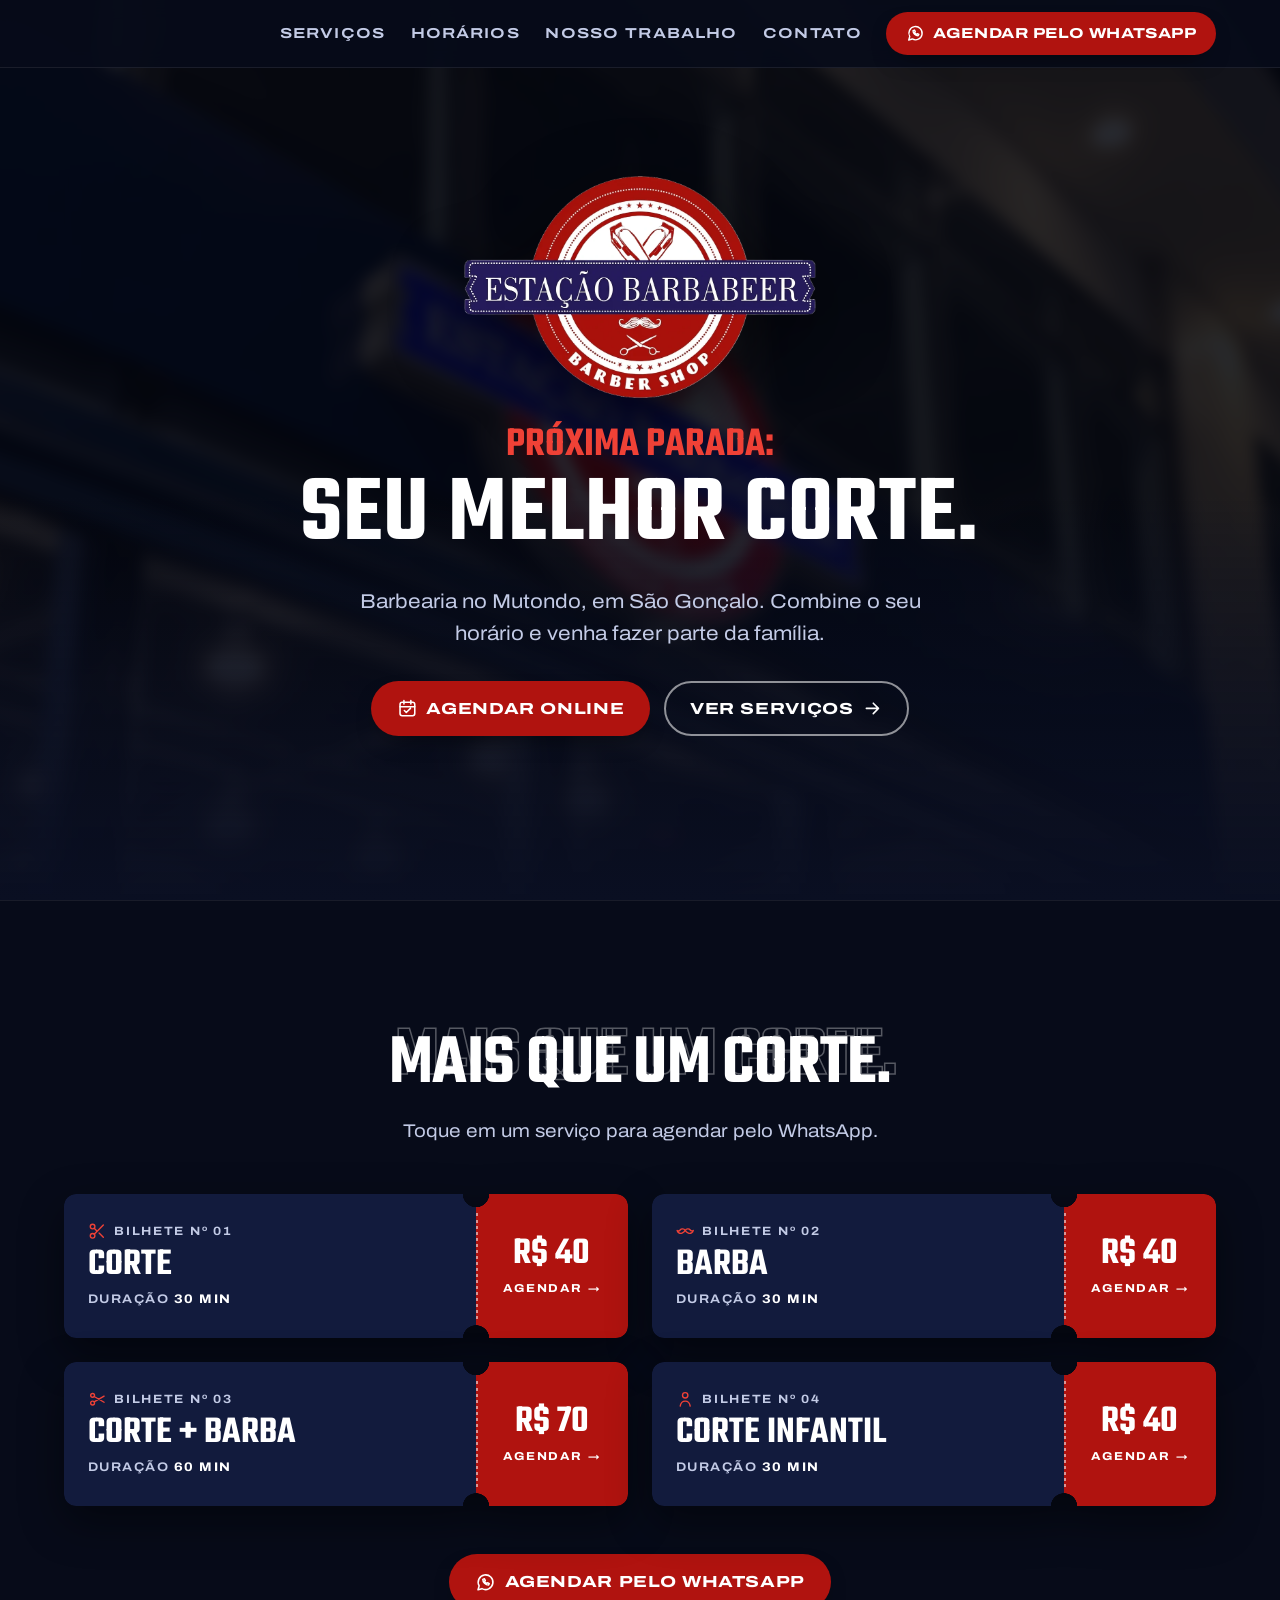
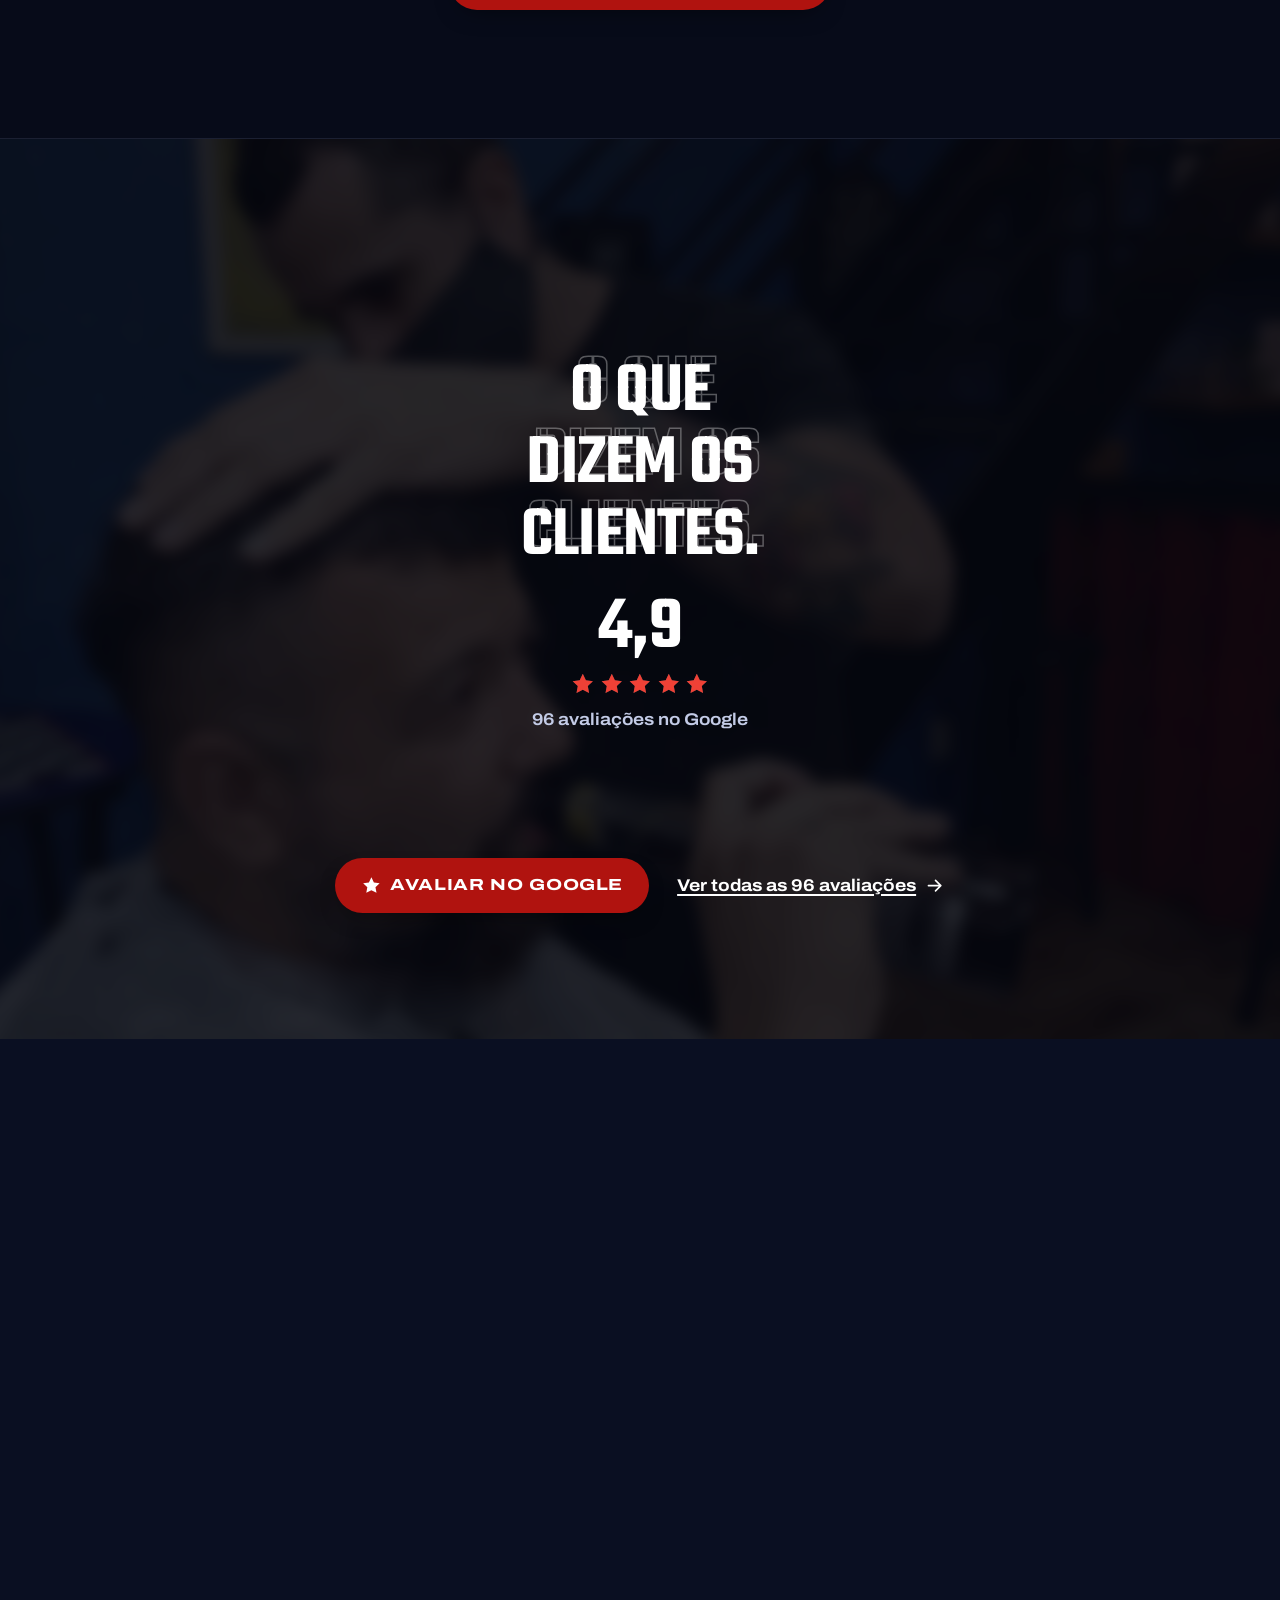
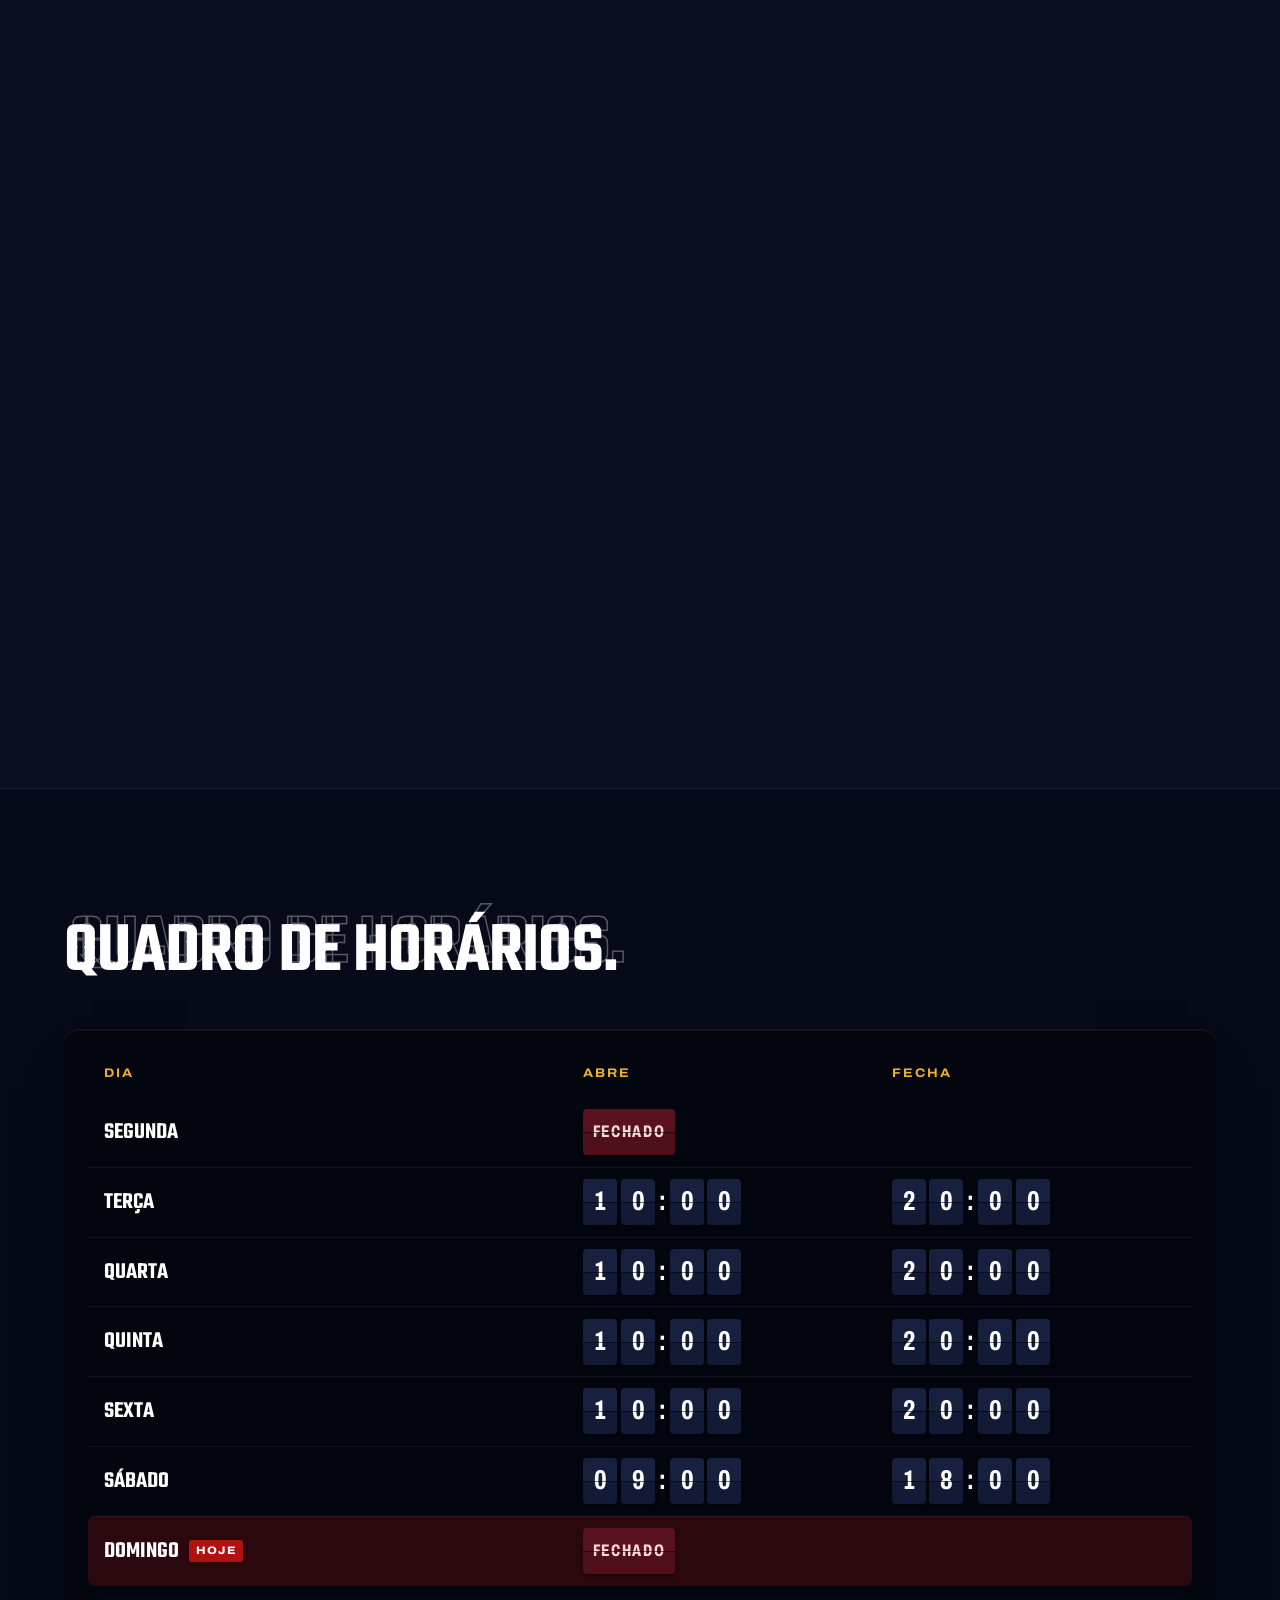
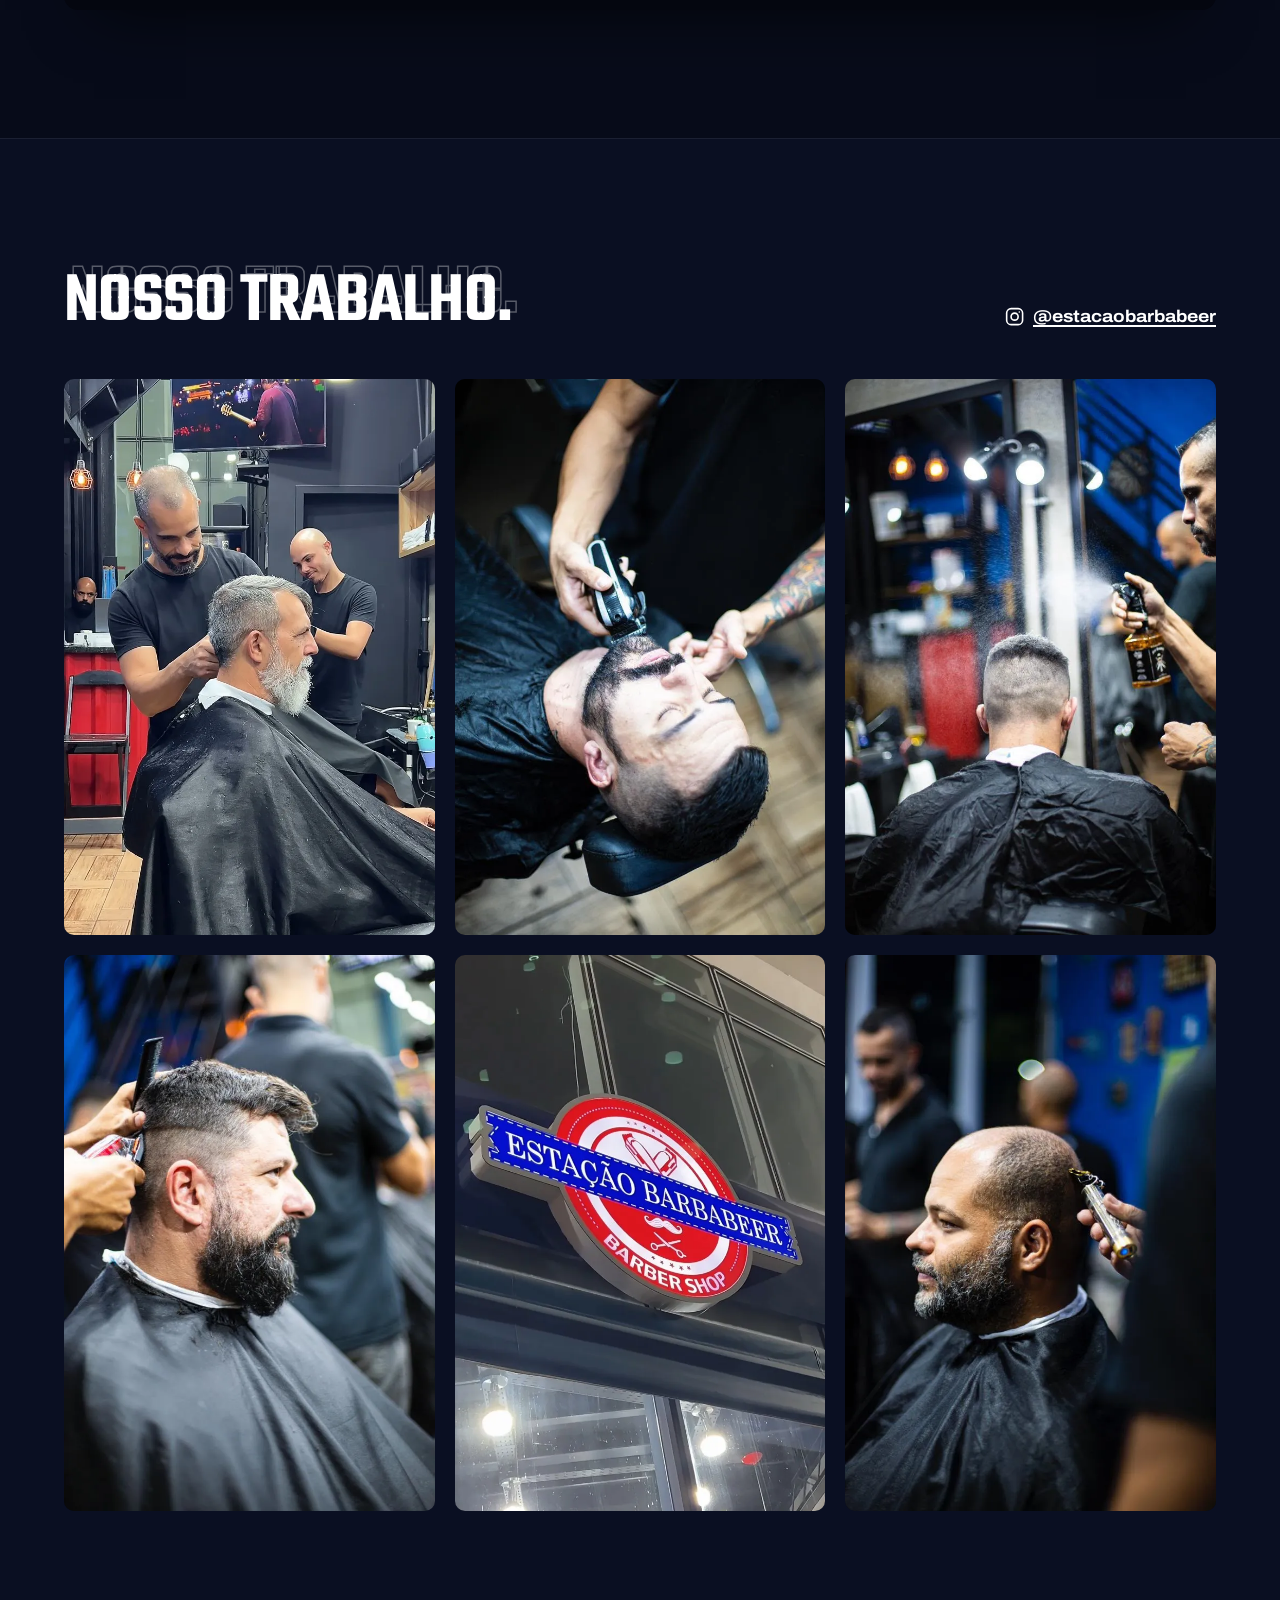
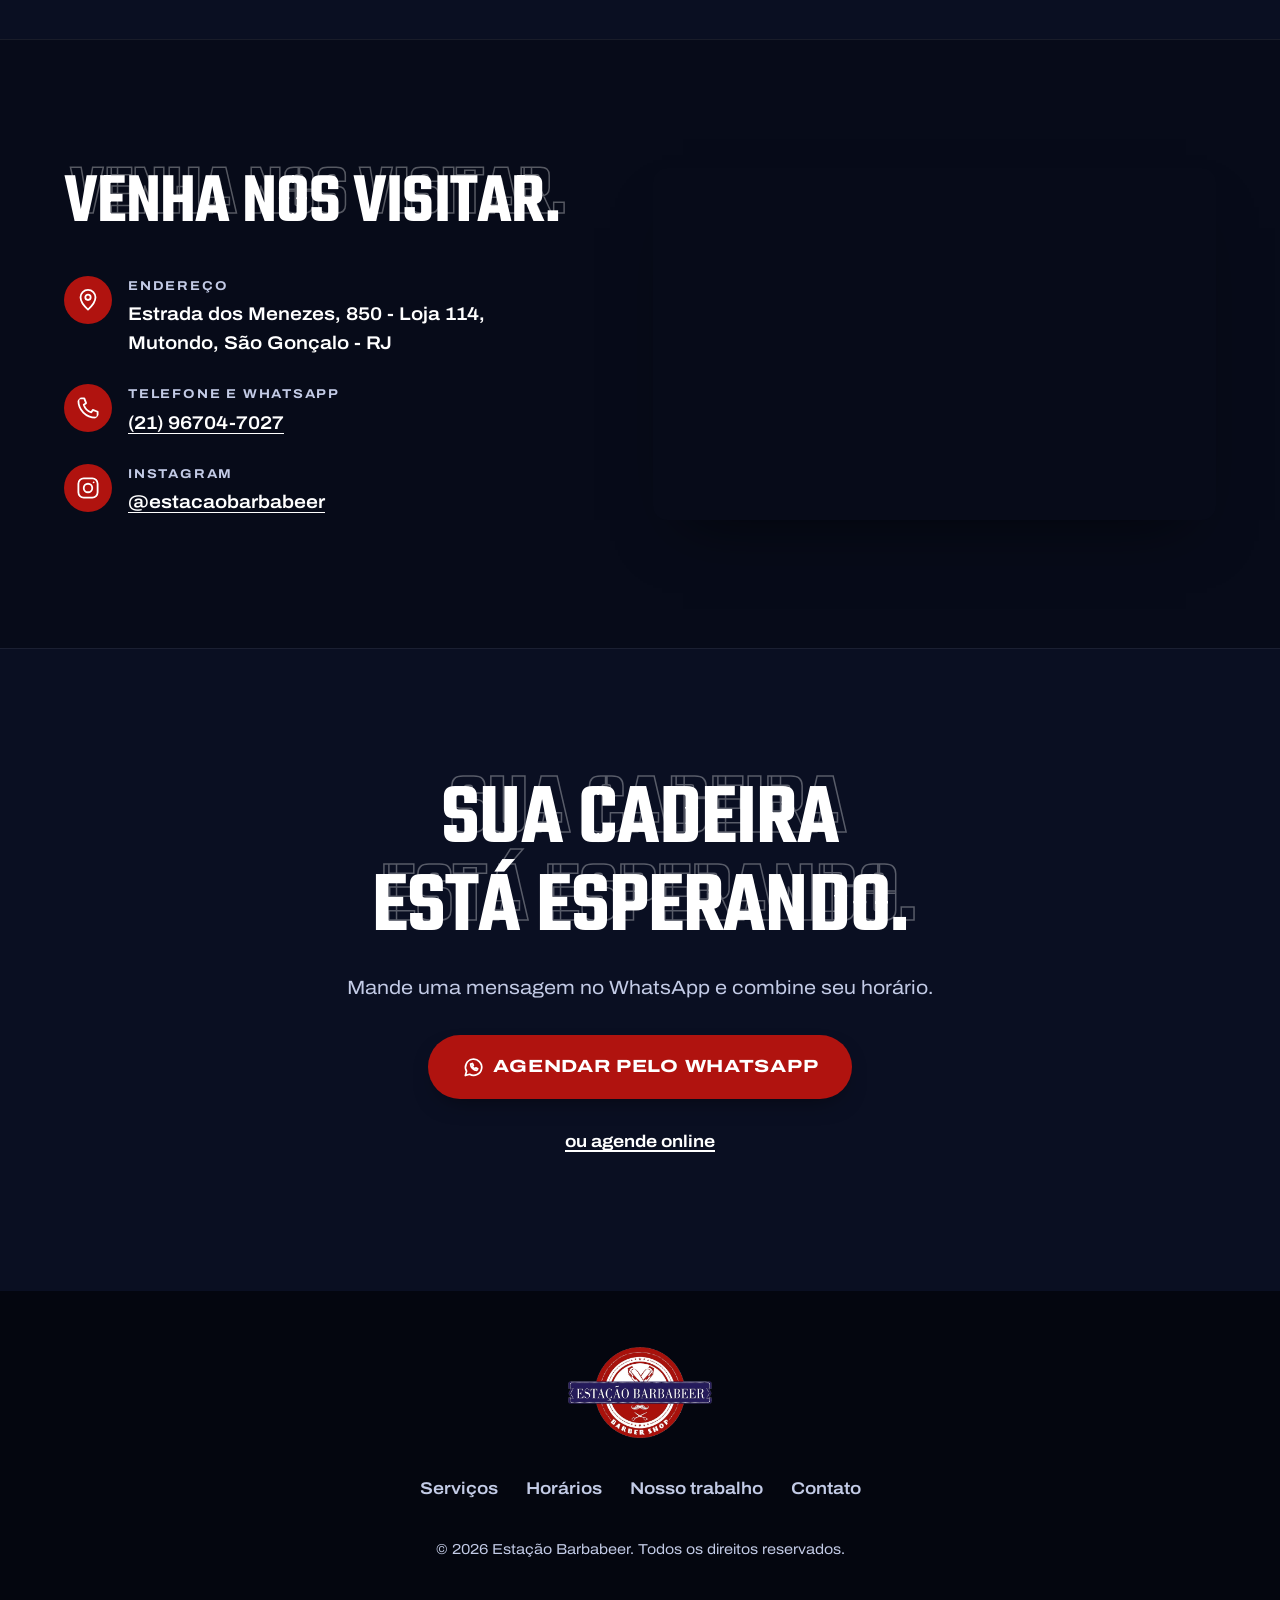
==== index.html @ 64a5c1df "Avaliações em carrossel de deslizar no celular O cartão do centro fica nítido e os vizinhos aparecem" ====
<!doctype html>
<html lang="pt-BR">
<head>
  <meta charset="utf-8">
  <meta name="viewport" content="width=device-width, initial-scale=1">
  <title>Estação Barbabeer · Barber Shop</title>
  <meta name="description" content="Estação Barbabeer, barbearia no Mutondo, em São Gonçalo. Corte, barba e corte infantil. Agende online ou pelo WhatsApp.">
  <meta property="og:title" content="Estação Barbabeer · Barber Shop">
  <meta property="og:description" content="Barbearia no Mutondo, em São Gonçalo. Agende online ou pelo WhatsApp.">
  <meta property="og:type" content="website">
  <!-- Imagem da prévia ao compartilhar o link (WhatsApp, Facebook): precisa do endereço completo -->
  <meta property="og:url" content="https://rdpprt.github.io/estacaobarbabeer---definitivo/">
  <meta property="og:image" content="https://rdpprt.github.io/estacaobarbabeer---definitivo/assets/compartilhar.jpg">
  <meta property="og:image:width" content="1200">
  <meta property="og:image:height" content="630">
  <meta property="og:image:alt" content="Logo da Estação Barbabeer sobre a fachada da barbearia">
  <meta property="og:locale" content="pt_BR">
  <meta name="twitter:card" content="summary_large_image">
  <meta name="twitter:image" content="https://rdpprt.github.io/estacaobarbabeer---definitivo/assets/compartilhar.jpg">
  <meta name="theme-color" content="#0a0f22">
  <link rel="icon" type="image/png" href="assets/logo-hd.png">
  <link rel="preconnect" href="https://fonts.googleapis.com">
  <link rel="preconnect" href="https://fonts.gstatic.com" crossorigin>
  <link href="https://fonts.googleapis.com/css2?family=Teko:wght@600&family=Archivo:wdth,wght@62..125,400..800&display=swap" rel="stylesheet">
  <script>document.documentElement.classList.add("js")</script>
  <link rel="stylesheet" href="css/style.css">
</head>
<body>
  <!-- Ícones desenhados uma vez e reutilizados com <use> -->
  <svg width="0" height="0" class="sprite" aria-hidden="true">
    <symbol id="i-scissors" viewBox="0 0 24 24"><circle cx="6" cy="6" r="3"/><circle cx="6" cy="18" r="3"/><path d="M20 4 8.1 15.9M14.5 14.5 20 20M8.1 8.1 12 12"/></symbol>
    <symbol id="i-razor" viewBox="0 0 24 24"><path d="M3 15 15 3l3 3L6 18z"/><path d="M6 18l-2.5 2.5M12 9l3 3"/></symbol>
    <symbol id="i-mustache" viewBox="0 0 24 24"><path d="M12 11c-1.6-2.4-5-2.6-6.6-.6-1 1.3-2.6 1.6-3.9.6.4 3 3.5 4.6 6.3 3.6 1.9-.7 3.2-1.8 4.2-3.6 1 1.8 2.3 2.9 4.2 3.6 2.8 1 5.9-.6 6.3-3.6-1.3 1-2.9.7-3.9-.6-1.6-2-5-1.8-6.6.6z"/></symbol>
    <symbol id="i-combo" viewBox="0 0 24 24"><circle cx="6" cy="7" r="2.5"/><circle cx="6" cy="17" r="2.5"/><path d="M8 8.5 21 16M8 15.5 21 8"/></symbol>
    <symbol id="i-child" viewBox="0 0 24 24"><circle cx="12" cy="7" r="3.5"/><path d="M5.5 21c.6-4 3.1-6.5 6.5-6.5s5.9 2.5 6.5 6.5"/></symbol>
    <symbol id="i-pin" viewBox="0 0 24 24"><path d="M12 21s-7-6.2-7-11.5a7 7 0 0 1 14 0C19 14.8 12 21 12 21z"/><circle cx="12" cy="9.5" r="2.5"/></symbol>
    <symbol id="i-phone" viewBox="0 0 24 24"><path d="M5 3h3.5l1.7 4.5-2.2 1.4a11 11 0 0 0 7.1 7.1l1.4-2.2L21 15.5V19a2 2 0 0 1-2 2A16 16 0 0 1 3 5a2 2 0 0 1 2-2z"/></symbol>
    <symbol id="i-insta" viewBox="0 0 24 24"><rect x="3" y="3" width="18" height="18" rx="5"/><circle cx="12" cy="12" r="4"/><path d="M17.3 6.7h.01"/></symbol>
    <symbol id="i-whats" viewBox="0 0 24 24"><path d="M3.5 20.5 4.8 16A8.5 8.5 0 1 1 8 19.2z"/><path d="M9 8.5c0 3.3 3.2 6.5 6.5 6.5l1-1.6-2-1-1 .9c-1-.5-2-1.5-2.5-2.5l.9-1-1-2z"/></symbol>
    <symbol id="i-calendar" viewBox="0 0 24 24"><rect x="3.5" y="5" width="17" height="15.5" rx="2.5"/><path d="M3.5 10h17M8 3v4M16 3v4M8.5 14.5l2.2 2.2 4.8-4.7"/></symbol>
    <symbol id="i-star" viewBox="0 0 24 24"><path d="M12 2.6l2.9 6 6.6.9-4.8 4.6 1.2 6.5L12 17.5l-5.9 3.1 1.2-6.5-4.8-4.6 6.6-.9z"/></symbol>
    <symbol id="i-arrow" viewBox="0 0 24 24"><path d="M5 12h14M13 6l6 6-6 6"/></symbol>
    <symbol id="i-menu" viewBox="0 0 24 24"><path d="M4 7h16M4 12h16M4 17h16"/></symbol>
    <symbol id="i-close" viewBox="0 0 24 24"><path d="M6 6l12 12M18 6 6 18"/></symbol>
  </svg>

  <a class="skip" href="#conteudo">Pular para o conteúdo</a>

  <header class="topbar" data-topbar>
    <div class="topbar__inner">
      <a class="topbar__brand" href="#inicio" aria-label="Estação Barbabeer, início">
        <img src="assets/logo-hd.webp" alt="" width="1032" height="651">
      </a>
      <nav class="topbar__nav" id="menu" aria-label="Principal">
        <a href="#servicos">Serviços</a>
        <a href="#horarios">Horários</a>
        <a href="#trabalho">Nosso trabalho</a>
        <a href="#contato">Contato</a>
      </nav>
      <a class="btn btn--red btn--sm topbar__cta" data-whatsapp href="#contato">
        <svg class="ico"><use href="#i-whats"/></svg>Agendar pelo WhatsApp
      </a>
      <button class="topbar__toggle" type="button" aria-controls="menu" aria-expanded="false" data-menu-toggle>
        <svg class="ico ico--open"><use href="#i-menu"/></svg>
        <svg class="ico ico--close"><use href="#i-close"/></svg>
        <span class="sr">Abrir menu</span>
      </button>
    </div>
  </header>

  <main id="conteudo">
    <!-- HERO: a placa da barbearia, centrada como na referencia -->
    <section class="hero" id="inicio">
      <img class="hero__bg" src="assets/fachada.webp" alt="" width="1672" height="941" fetchpriority="high" decoding="async">
      <div class="hero__inner">
        <img class="hero__logo" src="assets/logo-hd.webp" alt="Logo da Estação Barbabeer: barbearia, Barber Shop" width="1032" height="651">
        <h1 class="hero__title">
          <span class="hero__kicker">Próxima parada:</span>
          <span class="hero__title-big">seu melhor corte.</span>
        </h1>
        <p class="hero__lede">
          Barbearia no Mutondo, em São Gonçalo.
          Combine o seu horário e venha fazer parte da família.
        </p>
        <div class="hero__actions">
          <a class="btn btn--red" data-book href="#contato">
            <svg class="ico"><use href="#i-calendar"/></svg>Agendar online
          </a>
          <a class="btn btn--ghost" href="#servicos">Ver serviços<svg class="ico"><use href="#i-arrow"/></svg></a>
        </div>
      </div>
    </section>


    <!-- SERVIÇOS: cartões com o ícone num selo, como na referencia -->
    <section class="services field field--deep" id="servicos" aria-labelledby="servicos-titulo">
      <div class="wrap">
        <div class="services__head">
          <h2 class="display" id="servicos-titulo" data-echo="Mais que um corte.">Mais que um corte.</h2>
          <p>Toque em um serviço para agendar pelo WhatsApp.</p>
        </div>
        <!-- Cada serviço é um bilhete de estação: o bilhete inteiro abre o WhatsApp com o serviço escrito -->
        <ul class="ticket-grid">
          <li class="ticket">
            <div class="ticket__card">
              <div class="ticket__body">
                <p class="ticket__label"><svg class="ico"><use href="#i-scissors"/></svg>Bilhete nº 01</p>
                <h3 class="ticket__name"><a class="ticket__link" data-service="Corte" href="#contato">Corte<span class="sr"> · agendar pelo WhatsApp</span></a></h3>
                <p class="ticket__meta">Duração <strong>30 min</strong></p>
              </div>
              <div class="ticket__stub">
                <p class="ticket__price">R$ 40</p>
                <span class="ticket__go" aria-hidden="true">Agendar →</span>
              </div>
            </div>
          </li>
          <li class="ticket">
            <div class="ticket__card">
              <div class="ticket__body">
                <p class="ticket__label"><svg class="ico"><use href="#i-mustache"/></svg>Bilhete nº 02</p>
                <h3 class="ticket__name"><a class="ticket__link" data-service="Barba" href="#contato">Barba<span class="sr"> · agendar pelo WhatsApp</span></a></h3>
                <p class="ticket__meta">Duração <strong>30 min</strong></p>
              </div>
              <div class="ticket__stub">
                <p class="ticket__price">R$ 40</p>
                <span class="ticket__go" aria-hidden="true">Agendar →</span>
              </div>
            </div>
          </li>
          <li class="ticket">
            <div class="ticket__card">
              <div class="ticket__body">
                <p class="ticket__label"><svg class="ico"><use href="#i-combo"/></svg>Bilhete nº 03</p>
                <h3 class="ticket__name"><a class="ticket__link" data-service="Corte + barba" href="#contato">Corte + barba<span class="sr"> · agendar pelo WhatsApp</span></a></h3>
                <p class="ticket__meta">Duração <strong>60 min</strong></p>
              </div>
              <div class="ticket__stub">
                <p class="ticket__price">R$ 70</p>
                <span class="ticket__go" aria-hidden="true">Agendar →</span>
              </div>
            </div>
          </li>
          <li class="ticket">
            <div class="ticket__card">
              <div class="ticket__body">
                <p class="ticket__label"><svg class="ico"><use href="#i-child"/></svg>Bilhete nº 04</p>
                <h3 class="ticket__name"><a class="ticket__link" data-service="Corte infantil" href="#contato">Corte infantil<span class="sr"> · agendar pelo WhatsApp</span></a></h3>
                <p class="ticket__meta">Duração <strong>30 min</strong></p>
              </div>
              <div class="ticket__stub">
                <p class="ticket__price">R$ 40</p>
                <span class="ticket__go" aria-hidden="true">Agendar →</span>
              </div>
            </div>
          </li>
        </ul>
        <div class="services__cta">
          <a class="btn btn--red" data-whatsapp href="#contato">
            <svg class="ico"><use href="#i-whats"/></svg>Agendar pelo WhatsApp
          </a>
        </div>
      </div>
    </section>

    <!-- AVALIAÇÕES: avaliações reais do Google, copiadas em 20/10/2026.
         Para atualizar: troque a nota, o total e os textos abaixo pelos da página da barbearia no Google Maps. -->
    <section class="reviews field field--navy" id="avaliacoes" aria-labelledby="avaliacoes-titulo">
      <div class="reviews__pin">
        <img class="reviews__bg" src="assets/avaliacoes-fundo.webp" alt="" width="1920" height="1920" loading="lazy" decoding="async">
      <div class="wrap">
        <div class="reviews__stage">
        <div class="reviews__head">
          <h2 class="display" id="avaliacoes-titulo" data-echo="O que dizem os clientes.">O que dizem os clientes.</h2>
          <div class="rating" role="img" aria-label="Nota 4,9 de 5 no Google, com 96 avaliações">
            <span class="rating__value" aria-hidden="true">4,9</span>
            <span class="rating__stars" aria-hidden="true" style="--fill: 98%"><span class="stars" aria-hidden="true"><svg><use href="#i-star"/></svg><svg><use href="#i-star"/></svg><svg><use href="#i-star"/></svg><svg><use href="#i-star"/></svg><svg><use href="#i-star"/></svg></span><span class="rating__fill"><span class="stars" aria-hidden="true"><svg><use href="#i-star"/></svg><svg><use href="#i-star"/></svg><svg><use href="#i-star"/></svg><svg><use href="#i-star"/></svg><svg><use href="#i-star"/></svg></span></span></span>
            <span class="rating__count" aria-hidden="true">96 avaliações no Google</span>
          </div>
        </div>
        <ul class="review-grid" role="list">
          <li class="review">
            <span class="review__stars" role="img" aria-label="5 de 5 estrelas"><span class="stars" aria-hidden="true"><svg><use href="#i-star"/></svg><svg><use href="#i-star"/></svg><svg><use href="#i-star"/></svg><svg><use href="#i-star"/></svg><svg><use href="#i-star"/></svg></span></span>
            <blockquote class="review__text"><p>Levo o meu irmão na barbearia top recomendo muito , excelente profissionais !</p></blockquote>
            <p class="review__who"><strong>Jacielle S.</strong> <span>há 7 meses · Google</span></p>
          </li>
          <li class="review">
            <span class="review__stars" role="img" aria-label="5 de 5 estrelas"><span class="stars" aria-hidden="true"><svg><use href="#i-star"/></svg><svg><use href="#i-star"/></svg><svg><use href="#i-star"/></svg><svg><use href="#i-star"/></svg><svg><use href="#i-star"/></svg></span></span>
            <blockquote class="review__text"><p>Sempre papo bom<br>Ar condicionado<br>Clima leve e ótimos barbeadores e o melhor é trabalhar com reserva</p></blockquote>
            <p class="review__who"><strong>Daniel P.</strong> <span>há 7 meses · Google</span></p>
          </li>
          <li class="review">
            <span class="review__stars" role="img" aria-label="5 de 5 estrelas"><span class="stars" aria-hidden="true"><svg><use href="#i-star"/></svg><svg><use href="#i-star"/></svg><svg><use href="#i-star"/></svg><svg><use href="#i-star"/></svg><svg><use href="#i-star"/></svg></span></span>
            <blockquote class="review__text"><p>Bom atendimento e excelentes profissionais. Ambiente leve e descontraído. O atendimento com hora marcada facilita o planejamento do cliente.</p></blockquote>
            <p class="review__who"><strong>Fernando S.</strong> <span>há 2 anos · Google</span></p>
          </li>
          <li class="review">
            <span class="review__stars" role="img" aria-label="5 de 5 estrelas"><span class="stars" aria-hidden="true"><svg><use href="#i-star"/></svg><svg><use href="#i-star"/></svg><svg><use href="#i-star"/></svg><svg><use href="#i-star"/></svg><svg><use href="#i-star"/></svg></span></span>
            <blockquote class="review__text"><p>Excelente atendimento, serviços de alta qualidade! Sempre bem recebido e atendimento ótimo. Ambiente familiar e confortável.</p></blockquote>
            <p class="review__who"><strong>Arthur F.</strong> <span>há 7 anos · Google</span></p>
          </li>
        </ul>
        <div class="carousel-nav" hidden>
          <div class="carousel-nav__dots"></div>
        </div>
        </div>
        <div class="reviews__actions">
          <a class="btn btn--red" href="https://www.google.com/maps?cid=16479059746991049617" target="_blank" rel="noopener">
            <svg class="ico ico--fill"><use href="#i-star"/></svg>Avaliar no Google
          </a>
          <a class="link link--light" href="https://www.google.com/maps/place/Esta%C3%A7%C3%A3o+BarbaBeer+%7C%7C+Barber+Shop/@-22.8249953,-43.0105896,17z/data=!4m8!3m7!1s0x9990863dbe80cb:0xe4b16187b3d70b91!8m2!3d-22.8249953!4d-43.0105896!9m1!1b1!16s%2Fg%2F11c319rp5g" target="_blank" rel="noopener">Ver todas as 96 avaliações<svg class="ico"><use href="#i-arrow"/></svg></a>
        </div>
      </div>
      </div>
    </section>

    <!-- HORÁRIOS: o quadro de partidas da Estação -->
    <section class="timetable field field--navy" id="horarios" aria-labelledby="horarios-titulo">
      <div class="wrap">
        <div class="timetable__head">
          <h2 class="display" id="horarios-titulo" data-echo="Quadro de horários.">Quadro de horários.</h2>
        </div>
        <div class="board" data-board>
          <div class="board__row board__row--head" aria-hidden="true">
            <span>Dia</span><span>Abre</span><span>Fecha</span>
          </div>
          <!-- Edite os horários em js/main.js (CONFIG.horarios) -->
          <div class="board__body" data-board-body role="table" aria-label="Horários de atendimento"></div>
        </div>
      </div>
    </section>

    <!-- NOSSO TRABALHO: molduras para fotos reais -->
    <section class="work field field--navy" id="trabalho" aria-labelledby="trabalho-titulo">
      <div class="wrap">
        <div class="work__head">
          <h2 class="display" id="trabalho-titulo" data-echo="Nosso trabalho.">Nosso trabalho.</h2>
          <a class="link" data-instagram href="#contato">
            <svg class="ico"><use href="#i-insta"/></svg><span data-instagram-label>Siga no Instagram</span>
          </a>
        </div>
        <ul class="work__grid">
          <!-- Fotos e vídeos da casa. Os vídeos só carregam e tocam quando aparecem na tela (js/main.js). -->
          <li class="frame frame--video"><video muted loop playsinline preload="none" poster="assets/galeria/video-1-capa.webp" aria-label="Vídeo: barbeiros atendendo clientes no salão da Estação Barbabeer" width="720" height="1280"><source src="assets/galeria/video-1.mp4" type="video/mp4"></video></li>
          <li class="frame"><img src="assets/galeria/foto-1.webp" alt="Barbeiro aparando a barba de um cliente deitado na cadeira" width="683" height="1024" loading="lazy" decoding="async"></li>
          <li class="frame"><img src="assets/galeria/foto-2.webp" alt="Barbeiro borrifando água no corte degradê de um cliente" width="683" height="1024" loading="lazy" decoding="async"></li>
          <li class="frame"><img src="assets/galeria/foto-3.webp" alt="Cliente de barba cheia durante o acabamento do corte com pente e máquina" width="683" height="1024" loading="lazy" decoding="async"></li>
          <li class="frame frame--video"><video muted loop playsinline preload="none" poster="assets/galeria/video-2-capa.webp" aria-label="Vídeo: a geladeira de bebidas e a placa da Estação Barbabeer na fachada" width="720" height="1280"><source src="assets/galeria/video-2.mp4" type="video/mp4"></video></li>
          <li class="frame"><img src="assets/galeria/foto-4.webp" alt="Barbeiro passando a máquina no cabelo de um cliente de barba grisalha" width="683" height="1024" loading="lazy" decoding="async"></li>
        </ul>
      </div>
    </section>

    <!-- CONTATO -->
    <section class="visit field field--deep" id="contato" aria-labelledby="contato-titulo">
      <div class="wrap visit__grid">
        <div class="visit__info">
          <h2 class="display" id="contato-titulo" data-echo="Venha nos visitar.">Venha nos visitar.</h2>
          <ul class="facts">
            <li>
              <svg class="ico"><use href="#i-pin"/></svg>
              <div><strong>Endereço</strong><span class="tbd" data-address>Rua, número, bairro, cidade</span></div>
            </li>
            <li>
              <svg class="ico"><use href="#i-phone"/></svg>
              <div><strong>Telefone e WhatsApp</strong><span class="tbd" data-phone>(00) 00000-0000</span></div>
            </li>
            <li>
              <svg class="ico"><use href="#i-insta"/></svg>
              <div><strong>Instagram</strong><span class="tbd" data-instagram-handle>@perfil</span></div>
            </li>
          </ul>
        </div>
        <div class="visit__map" data-map>
          <div class="map-empty">
            <svg class="ico"><use href="#i-pin"/></svg>
            <p>O mapa aparece aqui quando o endereço for preenchido.</p>
          </div>
        </div>
      </div>
    </section>

    <!-- CHAMADA FINAL -->
    <section class="closing" aria-labelledby="final-titulo">
      <div class="wrap closing__inner">
        <h2 class="display closing__title" id="final-titulo" data-echo="Sua cadeira está esperando.">Sua cadeira está esperando.</h2>
        <p>Mande uma mensagem no WhatsApp e combine seu horário.</p>
        <a class="btn btn--red btn--lg" data-whatsapp href="#contato">
          <svg class="ico"><use href="#i-whats"/></svg>Agendar pelo WhatsApp
        </a>
        <a class="closing__alt" data-book href="#contato">ou agende online</a>
      </div>
    </section>
  </main>

  <footer class="footer">
    <div class="wrap footer__inner">
      <img src="assets/logo-hd.webp" alt="Estação Barbabeer" width="1032" height="651" loading="lazy">
      <nav aria-label="Rodapé">
        <a href="#servicos">Serviços</a>
        <a href="#horarios">Horários</a>
        <a href="#trabalho">Nosso trabalho</a>
        <a href="#contato">Contato</a>
      </nav>
      <p>© <span data-year></span> Estação Barbabeer. Todos os direitos reservados.</p>
    </div>
  </footer>

  <a class="float-whats is-away" data-whatsapp href="#contato" aria-label="Agendar pelo WhatsApp">
    <svg class="ico"><use href="#i-whats"/></svg>
  </a>

  <script src="js/main.js" defer></script>
</body>
</html>
---- css/style.css ----
/* Estação Barbabeer — cores tiradas da logo: azul-marinho, vermelho barbearia e branco */
:root {
  --navy: #0a0f22;
  --navy-deep: #070b19;
  --navy-ink: #04060f;
  --red: #b0130f;
  --white: #ffffff;
  --on-navy-soft: #c3cbe6;
  --on-red-soft: #ffd8d4;
  --star: #ef4136; /* vermelho da logo clareado: estrelas legiveis no azul escuro */

  --display: "Teko", "Arial Narrow", sans-serif;
  --sans: "Archivo", system-ui, sans-serif;

  --wrap: 72rem;
  --gutter: clamp(1rem, 4vw, 2.5rem);
  --section: clamp(4.5rem, 10vw, 8rem);
  --radius: 6px;
  --ease-out: cubic-bezier(0.16, 1, 0.3, 1);
  --topbar-h: 4.25rem;
  /* Tratamento unico das fotos de fundo (fachada e avaliacoes): desfoque proposital e veu escuro */
  --photo-blur: 7px;
  --photo-veil: rgb(4 6 15 / 0.86);
}

*, *::before, *::after { box-sizing: border-box; }

html {
  scroll-behavior: smooth;
  scroll-padding-top: calc(var(--topbar-h) + 1rem);
  -webkit-text-size-adjust: 100%;
  scrollbar-color: var(--red) var(--navy-ink);
}

body {
  margin: 0;
  background: var(--navy);
  color: var(--white);
  font-family: var(--sans);
  font-size: 1.0625rem;
  line-height: 1.6;
  font-variation-settings: "wdth" 112;
  -webkit-font-smoothing: antialiased;
}

::selection { background: var(--red); color: var(--white); }

img { max-width: 100%; display: block; }
a { color: inherit; text-underline-offset: 0.2em; }
h1, h2, h3, p { margin: 0; }
ul { margin: 0; padding: 0; list-style: none; }

:focus-visible {
  outline: 3px solid var(--white);
  outline-offset: 3px;
  border-radius: 4px;
}

.sprite { position: absolute; }
.sr { position: absolute; width: 1px; height: 1px; overflow: hidden; clip: rect(0 0 0 0); white-space: nowrap; }

.skip {
  position: absolute; left: 1rem; top: -4rem; z-index: 100;
  background: var(--white); color: var(--navy-ink);
  padding: 0.75rem 1rem; font-weight: 700; border-radius: var(--radius);
}
.skip:focus { top: 1rem; }

.ico {
  width: 1.25em; height: 1.25em; flex: none;
  fill: none; stroke: currentColor; stroke-width: 1.8;
  stroke-linecap: round; stroke-linejoin: round;
}

.wrap { width: min(100% - 2 * var(--gutter), var(--wrap)); margin-inline: auto; }

/* Campo de pagina: secoes em dois tons de azul, separadas por uma linha fina; o vermelho e so destaque */
.field { padding-block: var(--section); position: relative; border-top: 1px solid rgb(255 255 255 / 0.07); }
.field--navy { background: var(--navy); }
.field--deep { background: var(--navy-deep); }

.display {
  font-family: var(--display);
  font-weight: 600;
  font-size: clamp(2.4rem, 6vw, 4.5rem);
  line-height: 1;
  letter-spacing: -0.01em;
  text-transform: uppercase;
  text-wrap: balance;
}

/* Eco vazado atras dos titulos (ideia da referencia) */
.display[data-echo] { position: relative; isolation: isolate; }
.display[data-echo]::after {
  content: attr(data-echo);
  content: attr(data-echo) / "";
  position: absolute; inset: 0; z-index: -1;
  translate: 0.09em -0.11em;
  color: transparent;
  -webkit-text-stroke: 1.5px rgb(255 255 255 / 0.32);
  pointer-events: none;
}

/* Placeholder: dado que o dono ainda precisa preencher */
.tbd {
  display: inline-block;
  padding: 0 0.35em;
  border: 1.5px dashed currentColor;
  border-radius: 4px;
  font-style: normal;
  opacity: 0.7;
  line-height: 1.35;
}

/* ---------- Botoes ---------- */
.btn {
  display: inline-flex; align-items: center; justify-content: center; gap: 0.55rem;
  min-height: 3.25rem; padding: 0.8rem 1.5rem;
  border: 2px solid transparent; border-radius: 999px;
  font-family: var(--sans); font-weight: 750; font-size: 1rem;
  font-variation-settings: "wdth" 125;
  letter-spacing: 0.04em; text-transform: uppercase; text-decoration: none;
  cursor: pointer;
  transition: transform 0.35s var(--ease-out), background-color 0.25s, color 0.25s, box-shadow 0.35s var(--ease-out);
}
.btn:hover { transform: translateY(-2px); }
.btn:active { transform: translateY(0); transition-duration: 0.08s; }
.btn--red { background: var(--red); color: var(--white); box-shadow: 0 10px 24px -12px rgb(0 0 0 / 0.6); }
.btn--red:hover { background: #c41a15; box-shadow: 0 16px 30px -14px rgb(0 0 0 / 0.7); }
.btn--ghost { border-color: rgb(255 255 255 / 0.55); color: var(--white); }
.btn--ghost:hover { border-color: var(--white); background: rgb(255 255 255 / 0.08); }
.btn--sm { min-height: 2.6rem; padding: 0.5rem 1.1rem; font-size: 0.9rem; }
.btn--lg { min-height: 3.75rem; padding: 1rem 2rem; font-size: 1.1rem; }
.btn .ico { width: 1.3em; height: 1.3em; }
.btn--ghost .ico { transition: transform 0.35s var(--ease-out); }
.btn--ghost:hover .ico { transform: translateX(4px); }

.link {
  display: inline-flex; align-items: center; gap: 0.5rem;
  font-weight: 700; color: var(--red); text-decoration-thickness: 2px;
}

/* ---------- Topo ---------- */
.topbar {
  position: fixed; inset: 0 0 auto; z-index: 50;
  height: var(--topbar-h);
  background: rgb(7 11 25 / 0.92);
  backdrop-filter: saturate(1.4) blur(10px);
  border-bottom: 1px solid rgb(255 255 255 / 0.08);
  transition: transform 0.45s var(--ease-out);
}
.topbar.is-hidden { transform: translateY(-100%); }
.topbar__inner {
  height: 100%;
  width: min(100% - 2 * var(--gutter), var(--wrap)); margin-inline: auto;
  display: flex; align-items: center; gap: 1.5rem;
}
.topbar__brand img { height: 2.9rem; width: auto; }
/* Enquanto a logo grande do topo da pagina esta visivel, a logo da barra fica escondida */
.topbar__brand { transition: opacity 0.35s var(--ease-out), visibility 0s; }
.topbar.logo-hidden .topbar__brand { opacity: 0; visibility: hidden; transition: opacity 0.35s var(--ease-out), visibility 0s 0.35s; }
.topbar__nav { display: flex; gap: clamp(1rem, 2vw, 1.75rem); margin-left: auto; }
.topbar__nav a, .topbar__cta { white-space: nowrap; }
.topbar__nav a {
  font-weight: 650; font-size: 0.9rem; letter-spacing: 0.08em; text-transform: uppercase;
  font-variation-settings: "wdth" 125;
  text-decoration: none; color: var(--on-navy-soft);
  background: linear-gradient(var(--red), var(--red)) 0 calc(100% - 8px) / 0 2px no-repeat;
  transition: color 0.2s, background-size 0.35s var(--ease-out);
}
.topbar__nav a:hover { color: var(--white); background-size: 100% 2px; }
.topbar__toggle {
  display: none; margin-left: auto;
  width: 2.75rem; height: 2.75rem; border: 0; border-radius: var(--radius);
  background: transparent; color: var(--white); cursor: pointer;
  align-items: center; justify-content: center;
}
.topbar__toggle .ico { width: 1.6rem; height: 1.6rem; }
.topbar__toggle .ico--close { display: none; }
.topbar__toggle[aria-expanded="true"] .ico--open { display: none; }
.topbar__toggle[aria-expanded="true"] .ico--close { display: block; }

/* ---------- Hero ---------- */
.hero {
  position: relative;
  min-height: min(100svh, 60rem);
  display: grid; align-items: center;
  padding: calc(var(--topbar-h) + 2.5rem) 0 6rem;
  background: var(--navy);
  overflow: hidden;
}
/* Foto da fachada ao fundo, coberta por um filtro preto para o conteudo manter o destaque.
   O degrade no pe funde a foto com o azul da secao seguinte. */
.hero__bg {
  position: absolute; inset: 0; width: 100%; height: 100%;
  object-fit: cover; object-position: 48% 45%;
  z-index: 0;
  /* desfoque proposital: a foto vira clima de fundo e nao disputa com a logo */
  filter: blur(var(--photo-blur)); transform: scale(1.08);
}
.hero::before {
  content: ""; position: absolute; inset: 0; z-index: 1;
  background:
    linear-gradient(to bottom, rgb(0 0 0 / 0) 55%, var(--navy) 100%),
    var(--photo-veil);
}
.hero__inner {
  position: relative; z-index: 2;
  width: min(100% - 2 * var(--gutter), 60rem); margin-inline: auto;
  display: flex; flex-direction: column; align-items: center;
  text-align: center;
}
.hero__logo {
  width: min(22rem, 70vw); height: auto;
  filter: drop-shadow(0 20px 34px rgb(0 0 0 / 0.5));
  margin-bottom: 1.75rem;
}
.hero__title {
  font-family: var(--display); font-weight: 600;
  text-transform: uppercase; line-height: 0.95;
  text-wrap: balance;
}
.hero__title span { display: block; }
.hero__kicker {
  font-size: clamp(1.5rem, 3.4vw, 2.6rem);
  color: var(--star);
  margin-bottom: 0.35rem;
}
.hero__title-big { font-size: clamp(3rem, 9vw, 6rem); letter-spacing: 0.01em; }
.hero__lede {
  margin: 1.4rem auto 0; max-width: 36rem;
  font-size: clamp(1.05rem, 1.6vw, 1.25rem);
  color: var(--on-navy-soft);
}
.hero__lede .tbd { color: var(--white); }
.hero__actions { display: flex; flex-wrap: wrap; justify-content: center; gap: 0.85rem; margin-top: 2rem; }

/* ---------- Servicos: cartoes com selo, como na referencia ---------- */
.services__head { text-align: center; display: grid; justify-items: center; gap: 1rem; }
.services__head p { color: var(--on-navy-soft); max-width: 32rem; font-size: 1.15rem; }
/* Bilhetes de estacao: corpo azul, picote pontilhado, canhoto vermelho com o preco */
.ticket-grid {
  display: grid; grid-template-columns: repeat(2, 1fr);
  gap: clamp(1rem, 2vw, 1.5rem);
  margin-top: 3rem;
}
.ticket {
  --stub: 9.5rem;
  --bite: 13px;
  position: relative;
  filter: drop-shadow(0 16px 22px rgb(0 0 0 / 0.45));
  border-radius: 12px;
  transition: translate 0.45s var(--ease-out);
}
.ticket:hover { translate: 0 -4px; }
.ticket:focus-within { outline: 3px solid var(--white); outline-offset: 4px; }
/* Corpo e canhoto sao pecas separadas que se encaixam no picote:
   cada uma tem a sua meia-mordida, para o canhoto poder se soltar ao usar o bilhete */
.ticket__card {
  display: grid; grid-template-columns: 1fr var(--stub);
  min-height: 9rem;
}
.ticket__body {
  padding: 1.25rem 1.5rem 1.3rem; display: grid; align-content: center; gap: 0.35rem;
  background: #121b3d; border-radius: 12px 0 0 12px;
  -webkit-mask:
    radial-gradient(circle at 100% 0, #0000 var(--bite), #000 calc(var(--bite) + 0.5px)) top / 100% 51% no-repeat,
    radial-gradient(circle at 100% 100%, #0000 var(--bite), #000 calc(var(--bite) + 0.5px)) bottom / 100% 51% no-repeat;
          mask:
    radial-gradient(circle at 100% 0, #0000 var(--bite), #000 calc(var(--bite) + 0.5px)) top / 100% 51% no-repeat,
    radial-gradient(circle at 100% 100%, #0000 var(--bite), #000 calc(var(--bite) + 0.5px)) bottom / 100% 51% no-repeat;
  transition: box-shadow 0.4s var(--ease-out);
}
.ticket__label {
  display: inline-flex; align-items: center; gap: 0.5rem;
  font-size: 0.75rem; font-weight: 700; letter-spacing: 0.14em; text-transform: uppercase;
  color: var(--on-navy-soft);
}
.ticket__label .ico { width: 1.15rem; height: 1.15rem; color: var(--star); stroke-width: 1.8; }
.ticket__name {
  font-family: var(--display); font-weight: 600; text-transform: uppercase;
  font-size: clamp(1.9rem, 3vw, 2.5rem); line-height: 1;
}
/* O nome e um link esticado: o bilhete inteiro abre o WhatsApp */
.ticket__link { color: inherit; text-decoration: none; }
.ticket__link::after { content: ""; position: absolute; inset: 0; border-radius: 12px; }
.ticket__link:focus-visible { outline: none; }
.ticket__meta {
  font-size: 0.78rem; font-weight: 650; letter-spacing: 0.12em; text-transform: uppercase;
  color: var(--on-navy-soft);
}
.ticket__meta strong { color: var(--white); font-weight: 750; }
.ticket__stub {
  position: relative;
  display: grid; place-content: center; justify-items: center; gap: 0.35rem;
  background: var(--red); text-align: center; border-radius: 0 12px 12px 0;
  -webkit-mask:
    radial-gradient(circle at 0 0, #0000 var(--bite), #000 calc(var(--bite) + 0.5px)) top / 100% 51% no-repeat,
    radial-gradient(circle at 0 100%, #0000 var(--bite), #000 calc(var(--bite) + 0.5px)) bottom / 100% 51% no-repeat;
          mask:
    radial-gradient(circle at 0 0, #0000 var(--bite), #000 calc(var(--bite) + 0.5px)) top / 100% 51% no-repeat,
    radial-gradient(circle at 0 100%, #0000 var(--bite), #000 calc(var(--bite) + 0.5px)) bottom / 100% 51% no-repeat;
  transform-origin: 0 100%;
  transition: background-color 0.3s, transform 0.7s cubic-bezier(0.34, 1.56, 0.64, 1);
}
.ticket__stub::before {
  content: ""; position: absolute; left: -1px; top: calc(var(--bite) + 6px); bottom: calc(var(--bite) + 6px);
  border-left: 3px dotted rgb(255 255 255 / 0.55);
}
.ticket:hover .ticket__stub { background: #c41a15; }

/* Bilhete usado: ao tocar para agendar, o bilhete fica em destaque e o canhoto se solta um pouco no picote */
.ticket.is-used { translate: 0 -6px; }
.ticket.is-used .ticket__body { box-shadow: inset 0 0 0 2px var(--star); }
.ticket.is-used .ticket__stub { transform: translate(10px, 4px) rotate(7deg); }
.ticket.is-used .ticket__go { font-size: 0; }
.ticket.is-used .ticket__go::after { content: "Bilhete usado"; font-size: 0.72rem; }
.ticket__price {
  font-family: var(--display); font-weight: 600; font-size: 2.4rem; line-height: 1;
  font-variant-numeric: tabular-nums;
}
.ticket__go { font-size: 0.72rem; font-weight: 750; letter-spacing: 0.14em; text-transform: uppercase; }
.services__cta { display: flex; justify-content: center; margin-top: 3rem; }

/* ---------- Avaliacoes ---------- */
/* Foto do Instagram ao fundo das avaliacoes (cliente tomando uma cerveja no corte), sob filtro escuro.
   Fica dentro do bloco preso, entao continua parada enquanto os cartoes aparecem. */
.reviews { padding-block: 0; }
.reviews__pin { position: relative; padding-block: var(--section); overflow: hidden; }
.reviews__bg {
  position: absolute; inset: 0; width: 100%; height: 100%;
  object-fit: cover; object-position: 50% 40%;
  filter: blur(var(--photo-blur)); transform: scale(1.08);
  z-index: 0;
}
.reviews__pin::before {
  content: ""; position: absolute; inset: 0; z-index: 1;
  background: var(--photo-veil);
}
.reviews__pin > .wrap { position: relative; z-index: 2; }
.reviews__head { display: grid; justify-items: center; gap: 1.5rem; text-align: center; }
.rating { display: flex; flex-wrap: wrap; align-items: center; justify-content: center; gap: 0.75rem 1rem; }
.rating__value {
  font-family: var(--display); font-weight: 600;
  font-size: clamp(3.25rem, 8vw, 4.75rem); line-height: 0.85;
}
.stars { display: inline-flex; gap: 3px; }
.stars svg { width: 1.6rem; height: 1.6rem; fill: currentColor; flex: none; }
.rating__stars { position: relative; display: inline-flex; color: rgb(255 255 255 / 0.2); }
.rating__fill { position: absolute; inset: 0 auto 0 0; width: var(--fill); overflow: hidden; color: var(--star); }
.rating__fill .stars { width: max-content; }
.rating__count { color: var(--on-navy-soft); font-weight: 650; }
.review-grid {
  display: grid; grid-template-columns: repeat(2, 1fr);
  gap: clamp(1rem, 2vw, 1.5rem); margin-top: 3rem;
}
.review {
  position: relative;
  background: var(--navy-deep); border-radius: 16px;
  padding: 1.75rem 1.75rem 1.5rem;
  display: flex; flex-direction: column; gap: 1rem;
  box-shadow: 0 24px 50px -28px rgb(0 0 0 / 0.75);
}
.review::before {
  content: ""; position: absolute; inset: 0.55rem;
  border: 2px dotted rgb(255 255 255 / 0.18); border-radius: 11px;
  pointer-events: none;
}
.review__stars { color: var(--star); }
.review__stars svg { width: 1.2rem; height: 1.2rem; }
.review__text { margin: 0; font-size: 1.1rem; line-height: 1.55; }
.review__who { margin-top: auto; color: var(--on-navy-soft); font-size: 0.95rem; }
.review__who strong {
  font-family: var(--display); font-weight: 600; text-transform: uppercase;
  font-size: 1.35rem; letter-spacing: 0.02em; color: var(--white); margin-right: 0.35rem;
}

/* Rolagem presa (como na referencia A Banca): a secao fica parada na tela
   e os cartoes aparecem um por um conforme a pessoa rola. O JS liga o modo
   so quando tudo cabe na altura da tela; senao cada cartao aparece ao entrar. */
.reviews.is-pinned { height: 250vh; padding-block: 0; }
.reviews.is-pinned .reviews__pin {
  position: sticky; top: 0;
  min-height: 100vh; display: grid; align-content: center;
  padding-block: 1.25rem;
}
.reviews.is-pinned .reviews__actions { margin-top: 2rem; }

/* Telas largas: titulo e nota no centro, avaliacoes ao redor (duas de cada lado) */
@media (min-width: 1100px) {
  .reviews__stage {
    display: grid; align-items: center;
    grid-template-columns: 1fr minmax(15rem, 19rem) 1fr;
    grid-template-areas: "a head b" "c head d";
    gap: clamp(1rem, 2vw, 1.5rem) clamp(1.25rem, 3vw, 2.5rem);
  }
  .reviews__stage .review-grid { display: contents; }
  .reviews__stage .review:nth-child(1) { grid-area: a; }
  .reviews__stage .review:nth-child(2) { grid-area: b; }
  .reviews__stage .review:nth-child(3) { grid-area: c; }
  .reviews__stage .review:nth-child(4) { grid-area: d; }
  .reviews__stage .review { align-self: stretch; }
  .reviews__stage .reviews__head { grid-area: head; }
  .reviews__stage .rating { flex-direction: column; gap: 0.6rem; }
}
.js .review { opacity: 0; transform: translateY(34px) scale(0.97); }

.reviews__actions {
  display: flex; flex-wrap: wrap; align-items: center; justify-content: center;
  gap: 0.75rem 1.75rem; margin-top: 2.75rem;
}
.ico--fill { fill: currentColor; stroke: none; }
.link--light { color: var(--white); }

/* ---------- Quadro de horarios ---------- */
.timetable { background: var(--navy-deep); }
.timetable__head {
  display: flex; flex-wrap: wrap; align-items: end; justify-content: space-between;
  gap: 1rem 2rem; margin-bottom: 2.5rem;
}

.board {
  background: var(--navy-ink);
  border-radius: 14px;
  padding: clamp(0.75rem, 2vw, 1.5rem);
  box-shadow: inset 0 2px 0 rgb(255 255 255 / 0.05), 0 30px 60px -30px rgb(0 0 0 / 0.7);
}
.board__row {
  display: grid; grid-template-columns: minmax(7rem, 1.6fr) 1fr 1fr;
  gap: clamp(0.5rem, 2vw, 1.5rem); align-items: center;
  padding: 0.7rem clamp(0.25rem, 1.5vw, 1rem);
}
.board__row + .board__row { border-top: 1px solid rgb(255 255 255 / 0.06); }
.board__row--head {
  font-size: 0.78rem; font-weight: 700; letter-spacing: 0.16em; text-transform: uppercase;
  color: #f0b429; padding-bottom: 0.9rem;
}
.board__row.is-today { background: rgb(176 19 15 / 0.22); border-radius: 8px; }
.board__day {
  font-family: var(--display); font-weight: 600; text-transform: uppercase;
  font-size: clamp(1rem, 2.6vw, 1.45rem);
}
.board__day small {
  display: inline-block; margin-left: 0.6rem; vertical-align: middle;
  font-family: var(--sans); font-size: 0.68rem; font-weight: 800; letter-spacing: 0.12em;
  background: var(--red); padding: 0.15rem 0.45rem; border-radius: 3px;
}
/* Paletas de "split-flap": cada caractere numa placa */
.flaps { display: inline-flex; gap: 3px; }
.flap {
  position: relative;
  display: inline-grid; place-items: center;
  width: clamp(1.35rem, 3.6vw, 2.15rem); height: clamp(1.9rem, 5vw, 2.9rem);
  background: linear-gradient(#18203f 50%, #131a35 50%);
  border-radius: 4px;
  font-family: var(--sans); font-weight: 750; font-variation-settings: "wdth" 70;
  font-size: clamp(1.05rem, 3vw, 1.7rem); font-variant-numeric: tabular-nums;
  color: var(--white);
  box-shadow: 0 2px 3px rgb(0 0 0 / 0.4);
}
.flap::after {
  content: ""; position: absolute; left: 0; right: 0; top: 50%; height: 1px;
  background: rgb(0 0 0 / 0.55);
}
.flap--sep { background: none; box-shadow: none; width: auto; padding-inline: 1px; }
.flap--sep::after { display: none; }
.board__closed { grid-column: span 2; }
.flap--closed { width: auto; padding-inline: 0.6rem; color: var(--on-red-soft); background: linear-gradient(#5a1220 50%, #4f0f1b 50%); font-size: clamp(0.8rem, 2vw, 1.05rem); letter-spacing: 0.1em; }
.board.is-flipping .flap { animation: flip 0.6s var(--ease-out) both; animation-delay: var(--d, 0ms); }
@keyframes flip {
  0% { transform: perspective(300px) rotateX(-90deg); filter: brightness(1.8); }
  60% { transform: perspective(300px) rotateX(12deg); }
  100% { transform: none; filter: none; }
}
.board__note { margin-top: 1rem; font-size: 0.92rem; color: var(--on-navy-soft); }

/* ---------- Nosso trabalho ---------- */
.work__head {
  display: flex; flex-wrap: wrap; align-items: end; justify-content: space-between;
  gap: 1rem 2rem; margin-bottom: 2.5rem;
}
.work__head .link { color: var(--white); }
.work__grid {
  display: grid; gap: clamp(0.75rem, 2vw, 1.25rem);
  grid-template-columns: repeat(3, 1fr);
}
.frame {
  position: relative; border-radius: 10px; overflow: hidden;
  background:
    repeating-linear-gradient(-45deg, rgb(255 255 255 / 0.03) 0 14px, transparent 14px 28px),
    var(--navy-deep);
  border: 2px dashed rgb(255 255 255 / 0.3);
  display: flex; align-items: end; padding: 1rem;
}
.frame img { position: absolute; inset: 0; width: 100%; height: 100%; object-fit: cover; }
.frame:has(> img, > video) { aspect-ratio: 2 / 3; border: 0; padding: 0; background: var(--navy-deep); }
.frame video { position: absolute; inset: 0; width: 100%; height: 100%; object-fit: cover; }
.frame__label {
  position: relative;
  font-size: 0.85rem; font-weight: 700; letter-spacing: 0.06em; text-transform: uppercase;
  color: var(--on-navy-soft);
}

/* ---------- Contato ---------- */
.visit__grid { display: grid; grid-template-columns: 1fr 1.1fr; gap: clamp(2.5rem, 6vw, 5rem); align-items: stretch; }
.facts { margin-top: 2.25rem; display: grid; gap: 1.6rem; }
.facts li { display: flex; gap: 1rem; align-items: start; }
.facts .ico {
  width: 3rem; height: 3rem; padding: 0.7rem;
  background: var(--red); border-radius: 50%; stroke-width: 1.7;
}
.facts strong {
  display: block; font-size: 0.8rem; letter-spacing: 0.14em; text-transform: uppercase;
  color: var(--on-navy-soft); margin-bottom: 0.25rem;
}
.facts div > :not(strong) { font-size: 1.15rem; font-weight: 600; }
.visit__map {
  min-height: 22rem; border-radius: 14px; overflow: hidden;
  background: var(--navy-deep); position: relative;
  box-shadow: 0 30px 60px -30px rgb(0 0 0 / 0.6);
}
.visit__map iframe {
  position: absolute; inset: 0; width: 100%; height: 100%; border: 0;
  /* Modo noturno: o embed gratuito do Google nao aceita estilo, entao o filtro inverte o claro e devolve as cores ao tom original */
  filter: invert(0.9) hue-rotate(180deg) saturate(0.85) brightness(0.95) contrast(0.95);
}
.map-empty {
  position: absolute; inset: 0.6rem;
  border: 2px dotted rgb(255 255 255 / 0.28); border-radius: 9px;
  display: grid; place-content: center; justify-items: center; gap: 0.75rem;
  text-align: center; padding: 2rem; color: var(--on-navy-soft);
}
.map-empty .ico { width: 2.5rem; height: 2.5rem; color: var(--red); }

/* ---------- Chamada final ---------- */
.closing {
  position: relative; background: var(--navy);
  border-top: 1px solid rgb(255 255 255 / 0.07);
  padding-block: var(--section);
  text-align: center; overflow: hidden;
}
.closing__inner { display: grid; justify-items: center; gap: 1.25rem; }
.closing__title { font-size: clamp(2.4rem, 7vw, 5.5rem); max-width: 14ch; }
.closing p { color: var(--on-navy-soft); font-size: 1.2rem; margin-bottom: 0.75rem; }
.closing__alt {
  display: inline-flex; align-items: center; min-height: 44px;
  color: var(--white); font-weight: 650; text-decoration-thickness: 2px;
}

/* ---------- Rodape ---------- */
.footer { background: var(--navy-ink); padding-block: 3.5rem 6rem; color: var(--on-navy-soft); }
.footer__inner { display: grid; justify-items: center; gap: 1.75rem; text-align: center; }
.footer img { width: 9rem; height: auto; }
.footer nav { display: flex; flex-wrap: wrap; justify-content: center; gap: 0.5rem 1.75rem; }
.footer nav a { text-decoration: none; font-weight: 600; }
.footer nav a:hover { color: var(--white); text-decoration: underline; }

/* Areas de toque: pelo menos 44px de altura sem mudar o desenho */
.topbar__brand, .topbar__nav a, .link, .footer nav a {
  display: inline-flex; align-items: center; min-height: 44px;
}
/* Nos dados de contato, o acolchoamento invisivel aumenta o toque sem empurrar as linhas */
.facts a { display: inline-block; padding-block: 12px; margin-block: -12px; }
.footer p { font-size: 0.9rem; }

/* Botao flutuante de WhatsApp (celular) */
.float-whats {
  position: fixed; right: 1rem; bottom: 1rem; z-index: 40;
  width: 3.75rem; height: 3.75rem; border-radius: 50%;
  display: none; place-items: center;
  background: var(--red); color: var(--white);
  box-shadow: 0 12px 28px -8px rgb(0 0 0 / 0.55), 0 0 0 3px var(--white);
  transition: transform 0.35s var(--ease-out), opacity 0.35s;
}
.float-whats .ico { width: 1.8rem; height: 1.8rem; }
.float-whats.is-away { transform: translateY(160%); opacity: 0; pointer-events: none; }


/* ---------- Responsivo ---------- */
@media (max-width: 960px) {
  .visit__grid { grid-template-columns: 1fr; }
}

/* Telas medias: o menu vira o botao de abrir, e o botao de agendar continua a vista */
@media (max-width: 1100px) {
  .topbar__toggle { display: inline-flex; margin-left: 0.5rem; }
  .topbar__cta { margin-left: auto; }
  .topbar__nav {
    position: fixed; inset: var(--topbar-h) 0 auto; margin: 0;
    flex-direction: column; gap: 0;
    background: var(--navy-deep);
    padding: 0.5rem var(--gutter) 1.5rem;
    border-bottom: 4px solid var(--red);
    clip-path: inset(0 0 100% 0);
    visibility: hidden;
    transition: clip-path 0.45s var(--ease-out), visibility 0s 0.45s;
  }
  .topbar__nav.is-open { clip-path: inset(0 0 0 0); visibility: visible; transition: clip-path 0.45s var(--ease-out); }
  .topbar__nav a { font-size: 1.1rem; padding-block: 1rem; border-bottom: 1px solid rgb(255 255 255 / 0.08); background: none; }
}

@media (max-width: 760px) {
  :root { --topbar-h: 3.75rem; }
  .topbar__brand img { height: 2.5rem; }
  .topbar__cta { display: none; }
  .topbar__toggle { margin-left: auto; }
  .hero { padding-top: calc(var(--topbar-h) + 2rem); padding-bottom: 5rem; min-height: auto; }
  .hero__actions .btn { width: 100%; }
  .btn { font-variation-settings: "wdth" 100; letter-spacing: 0.03em; }
  .btn--lg { font-size: 1rem; padding-inline: 1.25rem; }
  .ticket-grid { grid-template-columns: 1fr; }
  .ticket { --stub: 7rem; }
  .ticket__body { padding: 1.1rem 1.15rem; }
  .ticket__price { font-size: 2rem; }
  /* Celular: carrossel de deslizar, uma avaliacao por vez */
  .review-grid {
    display: flex; gap: 0.75rem; margin-top: 2rem;
    margin-inline: calc(50% - 50vw); padding: 0.5rem 14vw 1.5rem;
    overflow-x: auto; scroll-snap-type: x mandatory; scrollbar-width: none;
    overscroll-behavior-x: contain;
  }
  .review-grid::-webkit-scrollbar { display: none; }
  /* cartao do centro em foco; os vizinhos aparecem nas bordas, desfocados (JS) */
  .review {
    flex: 0 0 72vw; scroll-snap-align: center; scroll-snap-stop: always;
    padding: 1.5rem 1.4rem 1.3rem; will-change: transform, filter;
  }
  .carousel-nav:not([hidden]) {
    display: flex; justify-content: center; margin-top: -0.5rem;
  }
  .carousel-nav__dots { display: flex; gap: 0.25rem; }
  .carousel-nav__dot {
    width: 1.75rem; height: 2.75rem; border: 0; padding: 0; background: none; cursor: pointer;
    display: grid; place-items: center;
  }
  .carousel-nav__dot::before {
    content: ""; width: 0.6rem; height: 0.6rem; border-radius: 50%;
    background: rgb(255 255 255 / 0.35); transition: background 0.25s, transform 0.25s;
  }
  .carousel-nav__dot[aria-current="true"]::before { background: var(--star); transform: scale(1.35); }
  .reviews__actions { margin-top: 1.75rem; }
  .work__grid { grid-template-columns: 1fr 1fr; }
  .float-whats { display: grid; }
  .board__day small { display: block; width: max-content; margin: 0.25rem 0 0; }
  .board { padding: 0.5rem; }
  .board__row { grid-template-columns: minmax(0, 1fr) 5.6rem 5.6rem; gap: 0.5rem; padding-inline: 0.5rem; }
  .board__day { font-size: 0.95rem; }
  .flaps { gap: 2px; }
  .flap { width: 1.05rem; height: 1.6rem; font-size: 0.95rem; border-radius: 3px; }
  .flap--sep, .flap--closed { width: auto; }
}

/* ---------- Movimento (gramatica da referencia) ----------
   Conteudo visivel por padrao: so esconde para animar quando o JS marcou <html class="js">. */
@keyframes rise { from { opacity: 0; translate: 0 36px; } to { opacity: 1; translate: 0 0; } }
@keyframes title-in { from { opacity: 0; translate: 0 40px; scale: 1.08; } to { opacity: 1; translate: 0 0; scale: 1; } }
@keyframes logo-in { from { opacity: 0; scale: 0.8; rotate: -25deg; } to { opacity: 1; scale: 1; rotate: 0deg; } }
@keyframes float { 50% { translate: 0 -8px; } }
@keyframes breathe { 50% { scale: 1.045; } }
@keyframes pop { 0% { scale: 0; rotate: -90deg; } 70% { scale: 1.15; rotate: 8deg; } 100% { scale: 1; rotate: 0deg; } }
@keyframes pulse { 50% { scale: 1.08; } }
@keyframes ripple { from { opacity: 0.55; scale: 1; } to { opacity: 0; scale: 1.9; } }
@keyframes reveal { from { opacity: 1; clip-path: inset(0 100% 0 0); } to { opacity: 1; clip-path: inset(0 0 0 0); } }

/* Hero: logo gira e entra, depois flutua; titulo sobe com zoom; tesoura corta; linha cresce */
.js .hero__logo { animation: logo-in 1.1s var(--ease-out) both, float 6s ease-in-out 1.2s infinite; }
.js .hero__title { animation: title-in 1s var(--ease-out) 0.15s both; }
.js .hero__lede { animation: rise 0.9s var(--ease-out) 0.45s both; }
.js .hero__actions { animation: rise 0.9s var(--ease-out) 0.6s both; }

/* Rolagem: blocos sobem, titulos entram com zoom, fotos se revelam */
.js [data-rise] { opacity: 0; }
.js [data-rise].is-in { opacity: 1; animation: rise 0.9s var(--ease-out) var(--d, 0ms) backwards; }
.js .display[data-rise].is-in { animation-name: title-in; }
.js .frame[data-rise].is-in { animation-name: reveal; animation-duration: 1.1s; }

/* Eco dos titulos respira */
.display[data-echo]::after { animation: breathe 5s ease-in-out infinite; }

/* Selos dos servicos e icones de contato: estalam ao entrar, flutuam depois */
.js .visit__info.is-in .facts .ico { animation: pop 0.75s var(--ease-out) both; }
.js .visit__info.is-in .facts li:nth-child(2) .ico { animation-delay: 120ms; }
.js .visit__info.is-in .facts li:nth-child(3) .ico { animation-delay: 240ms; }

/* WhatsApp flutuante pulsa e solta ondas */
.float-whats:not(.is-away) { animation: pulse 2.2s ease-in-out 4; }
.float-whats::before {
  content: ""; position: absolute; inset: 0; border-radius: 50%;
  background: var(--red); z-index: -1;
}
.float-whats:not(.is-away)::before { animation: ripple 2.2s ease-out 4; }

@media (prefers-reduced-motion: reduce) {
  html { scroll-behavior: auto; }
  *, *::before, *::after { animation: none !important; transition-duration: 0.01ms !important; }
  .js [data-rise] { opacity: 1; }
  .js .review { opacity: 1; transform: none; }
}
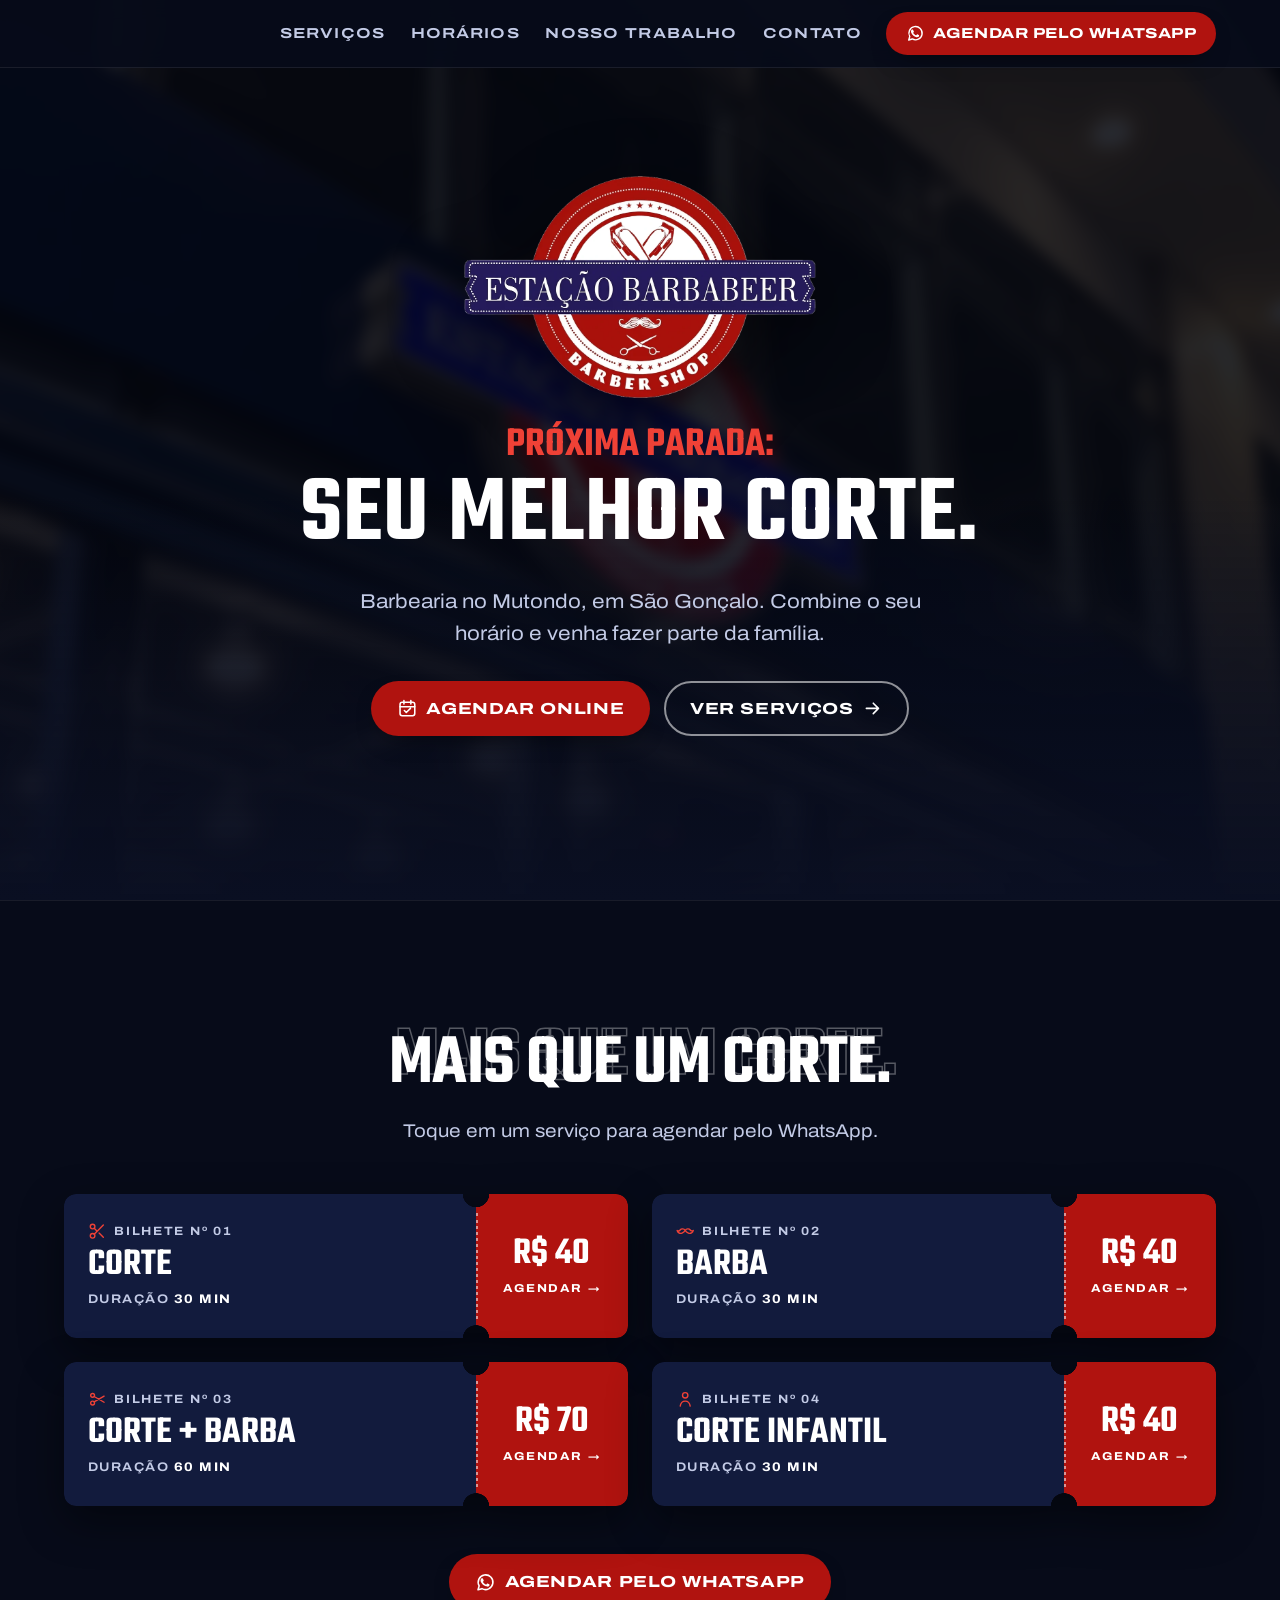
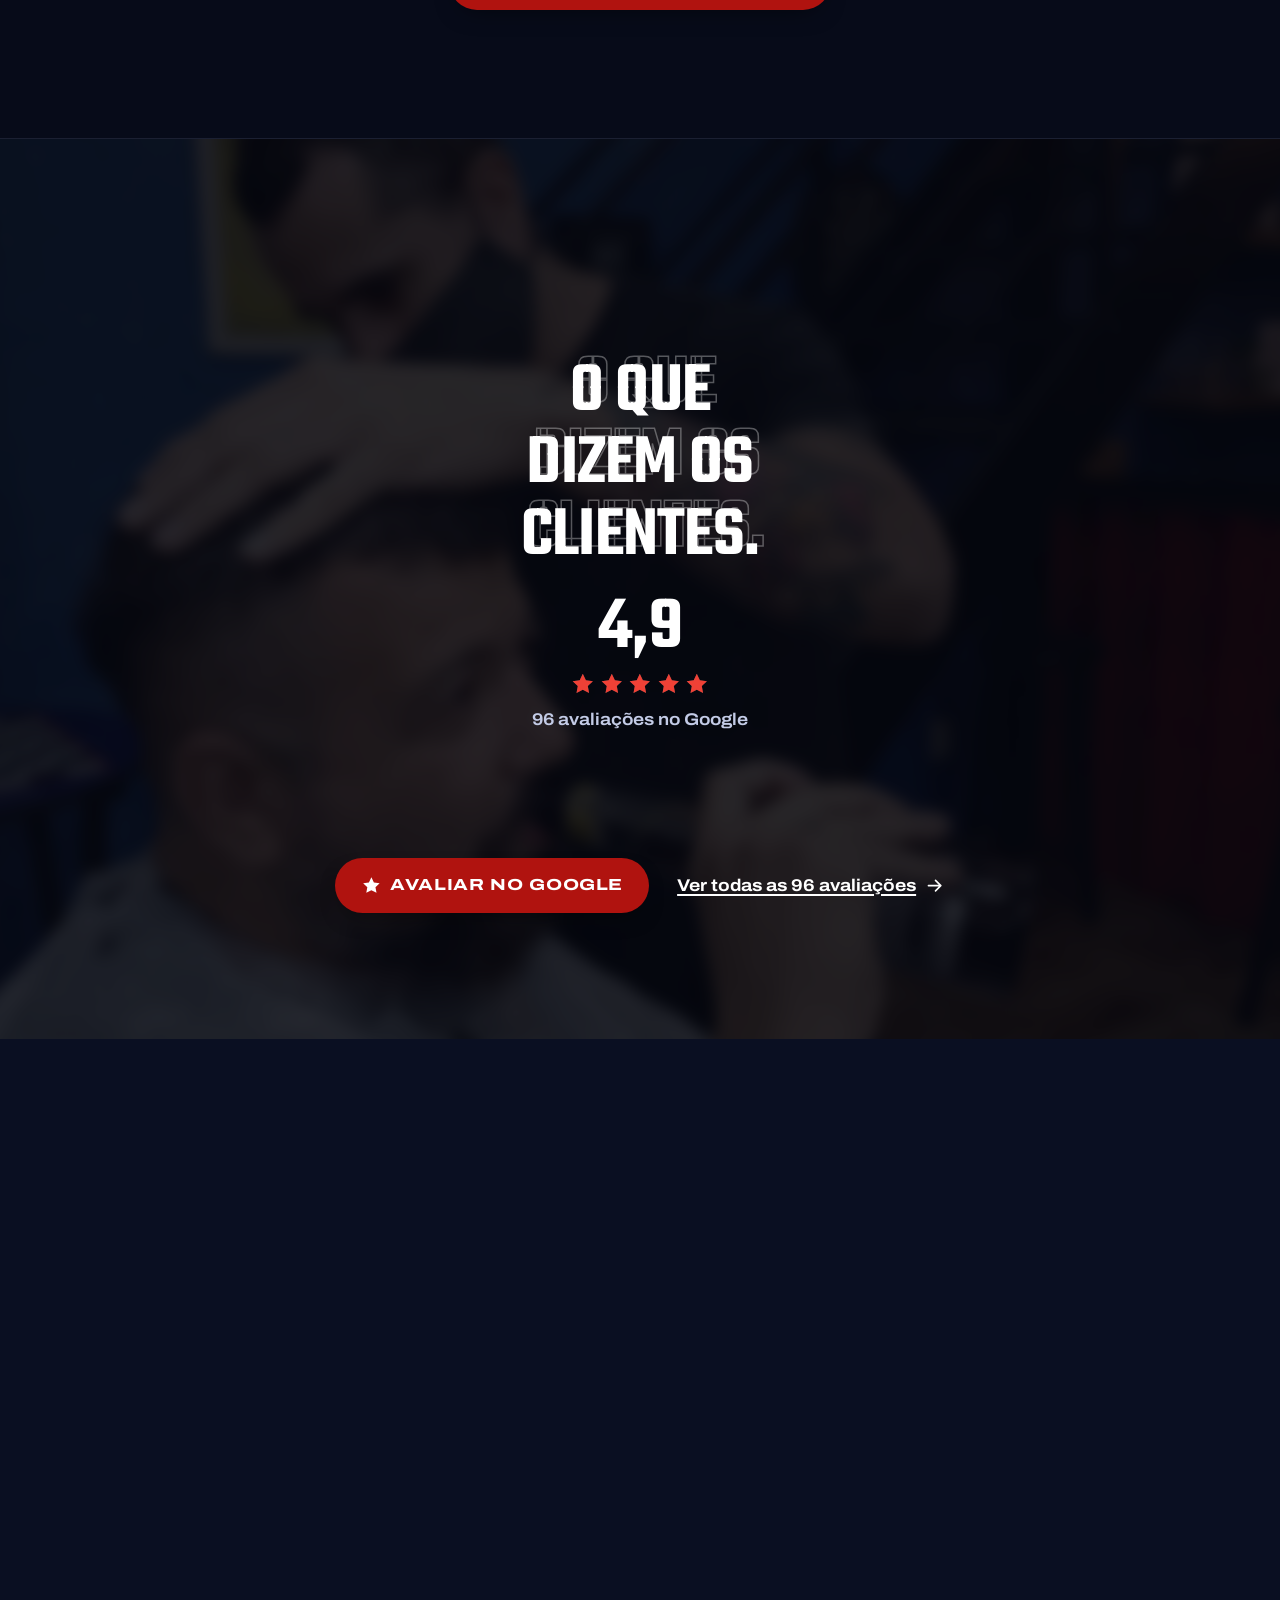
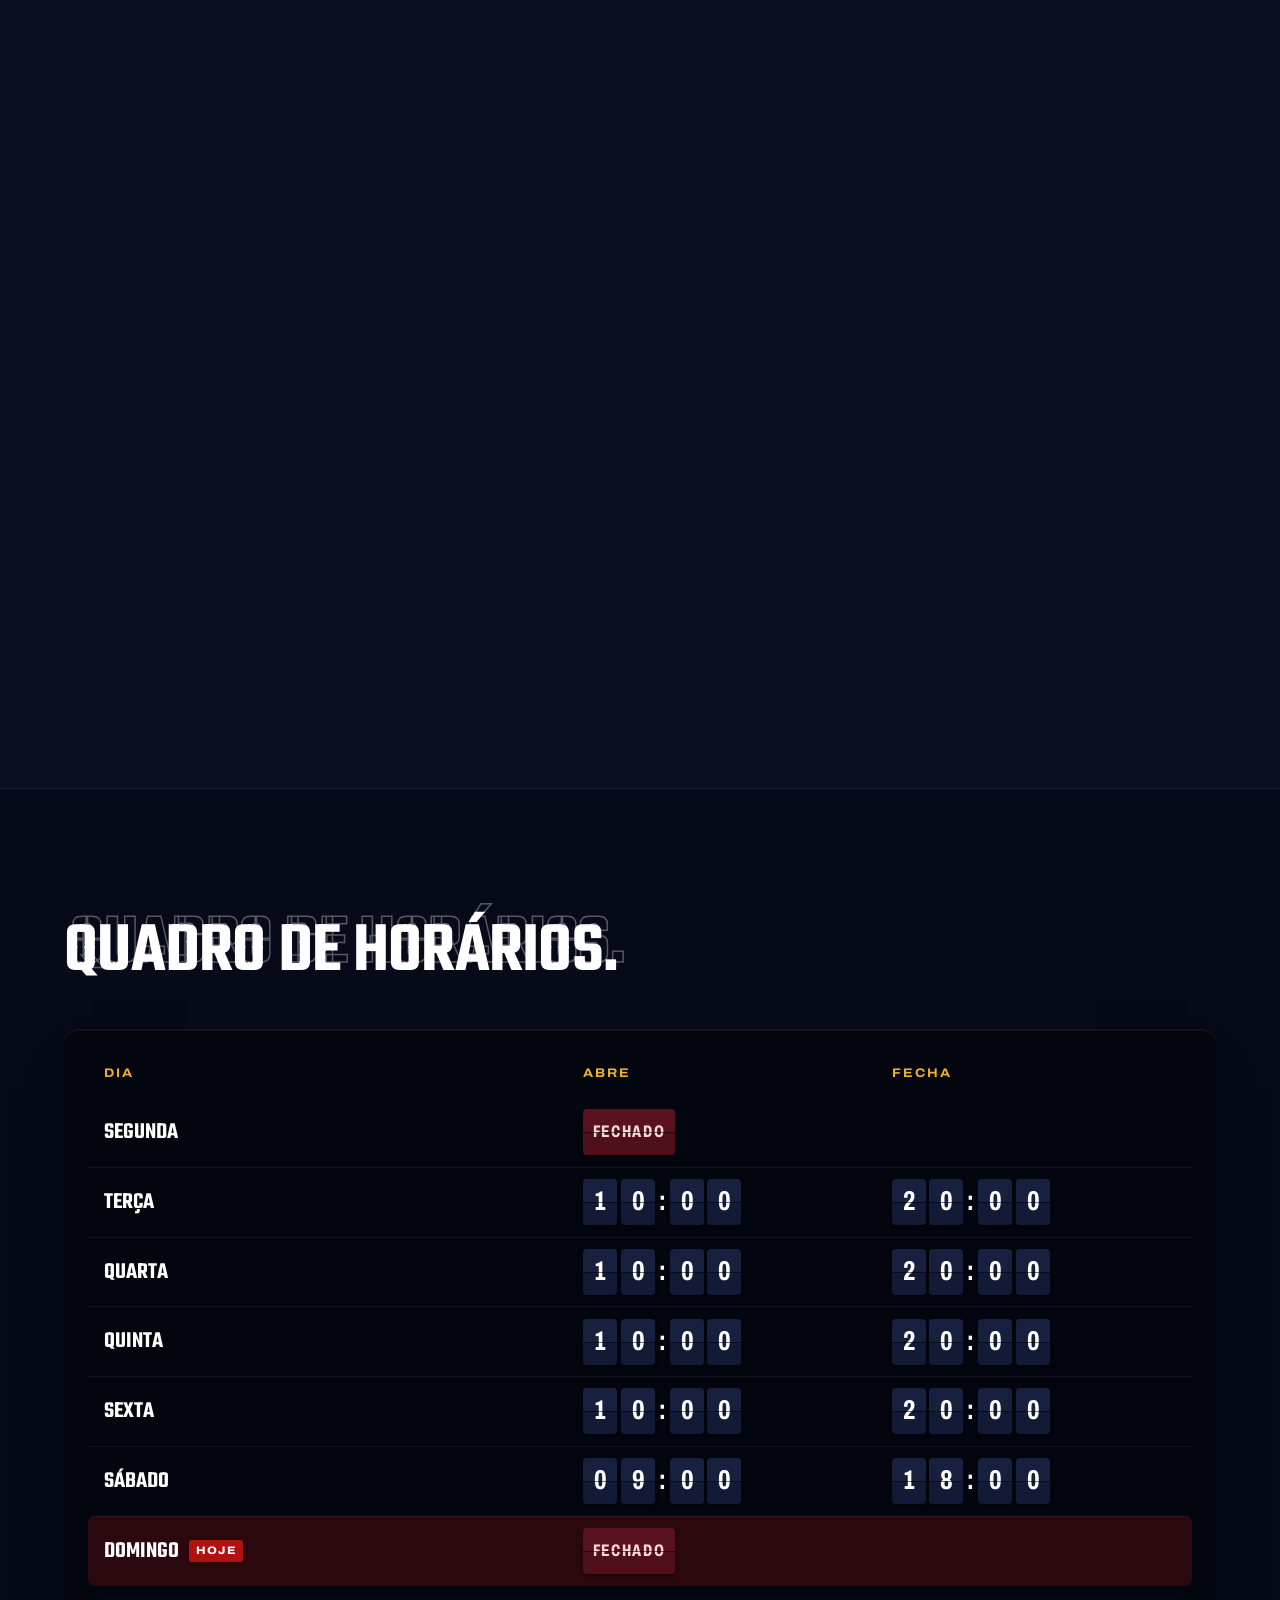
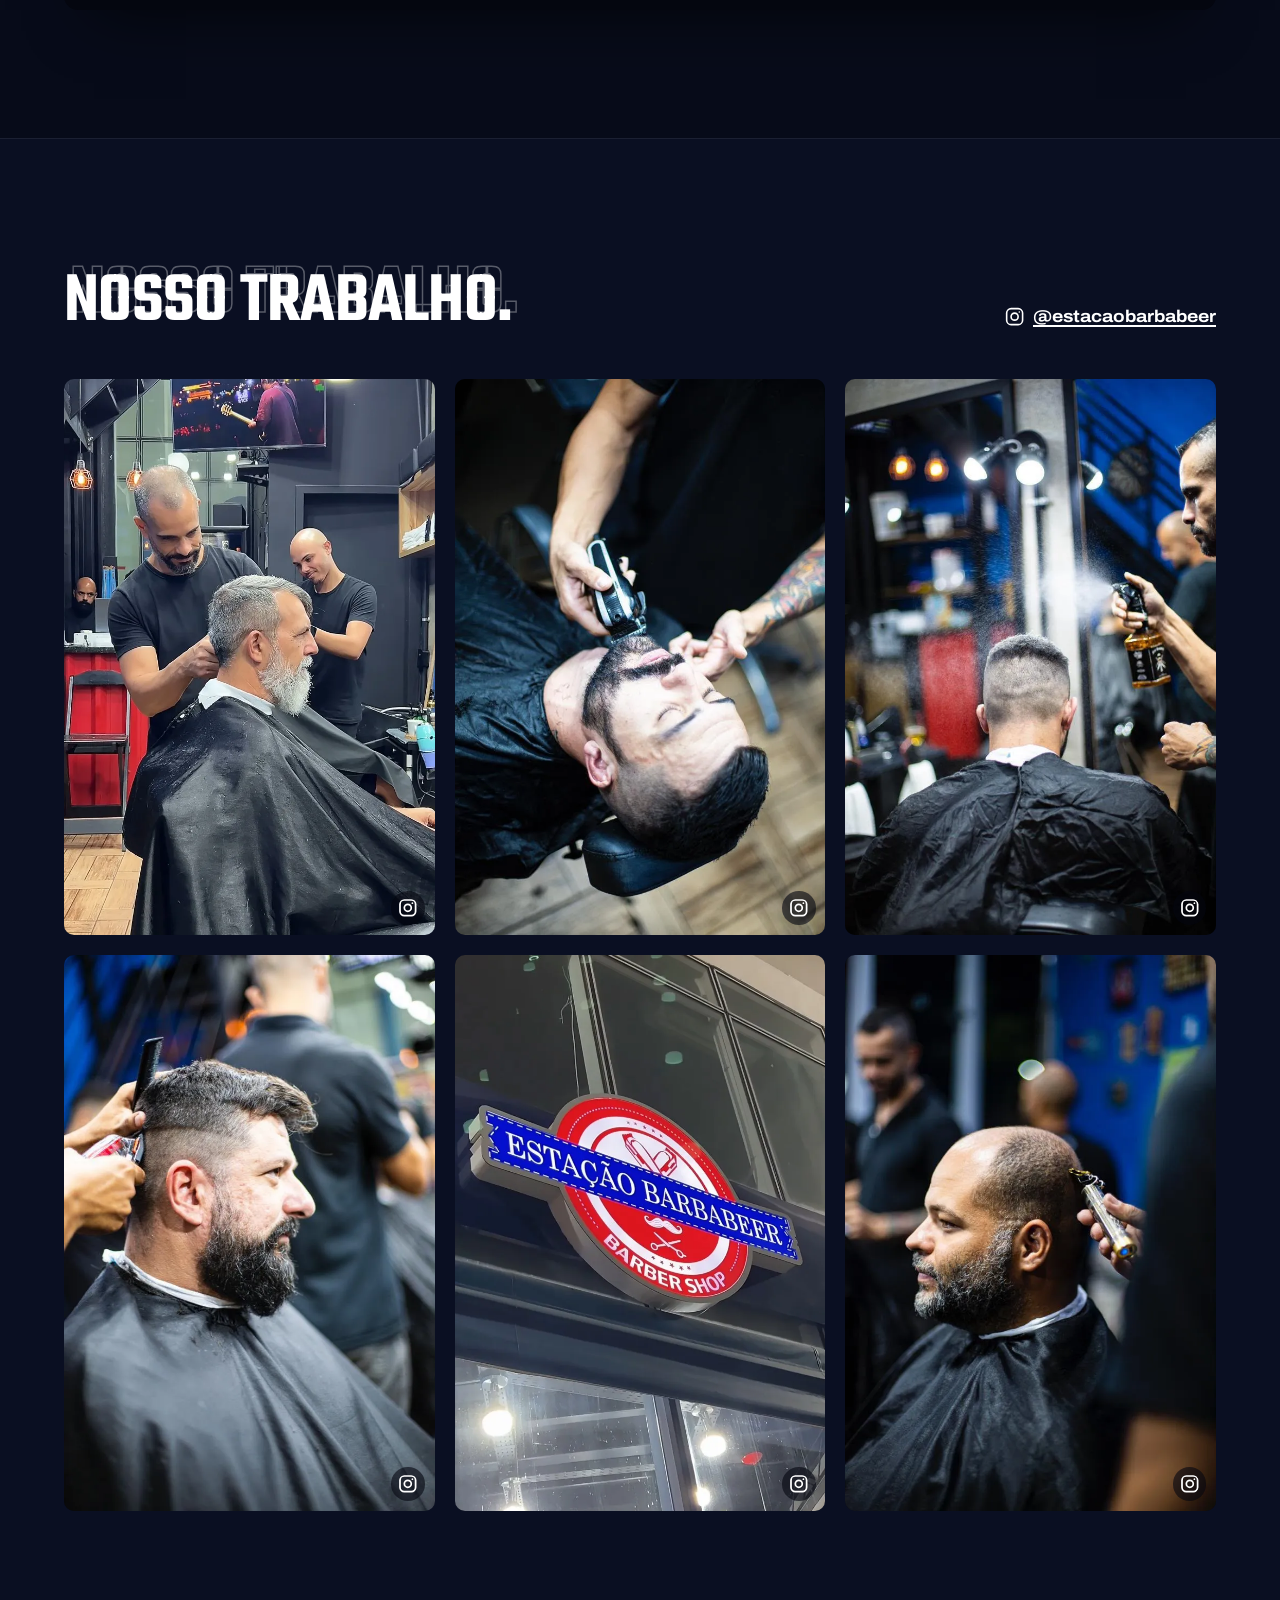
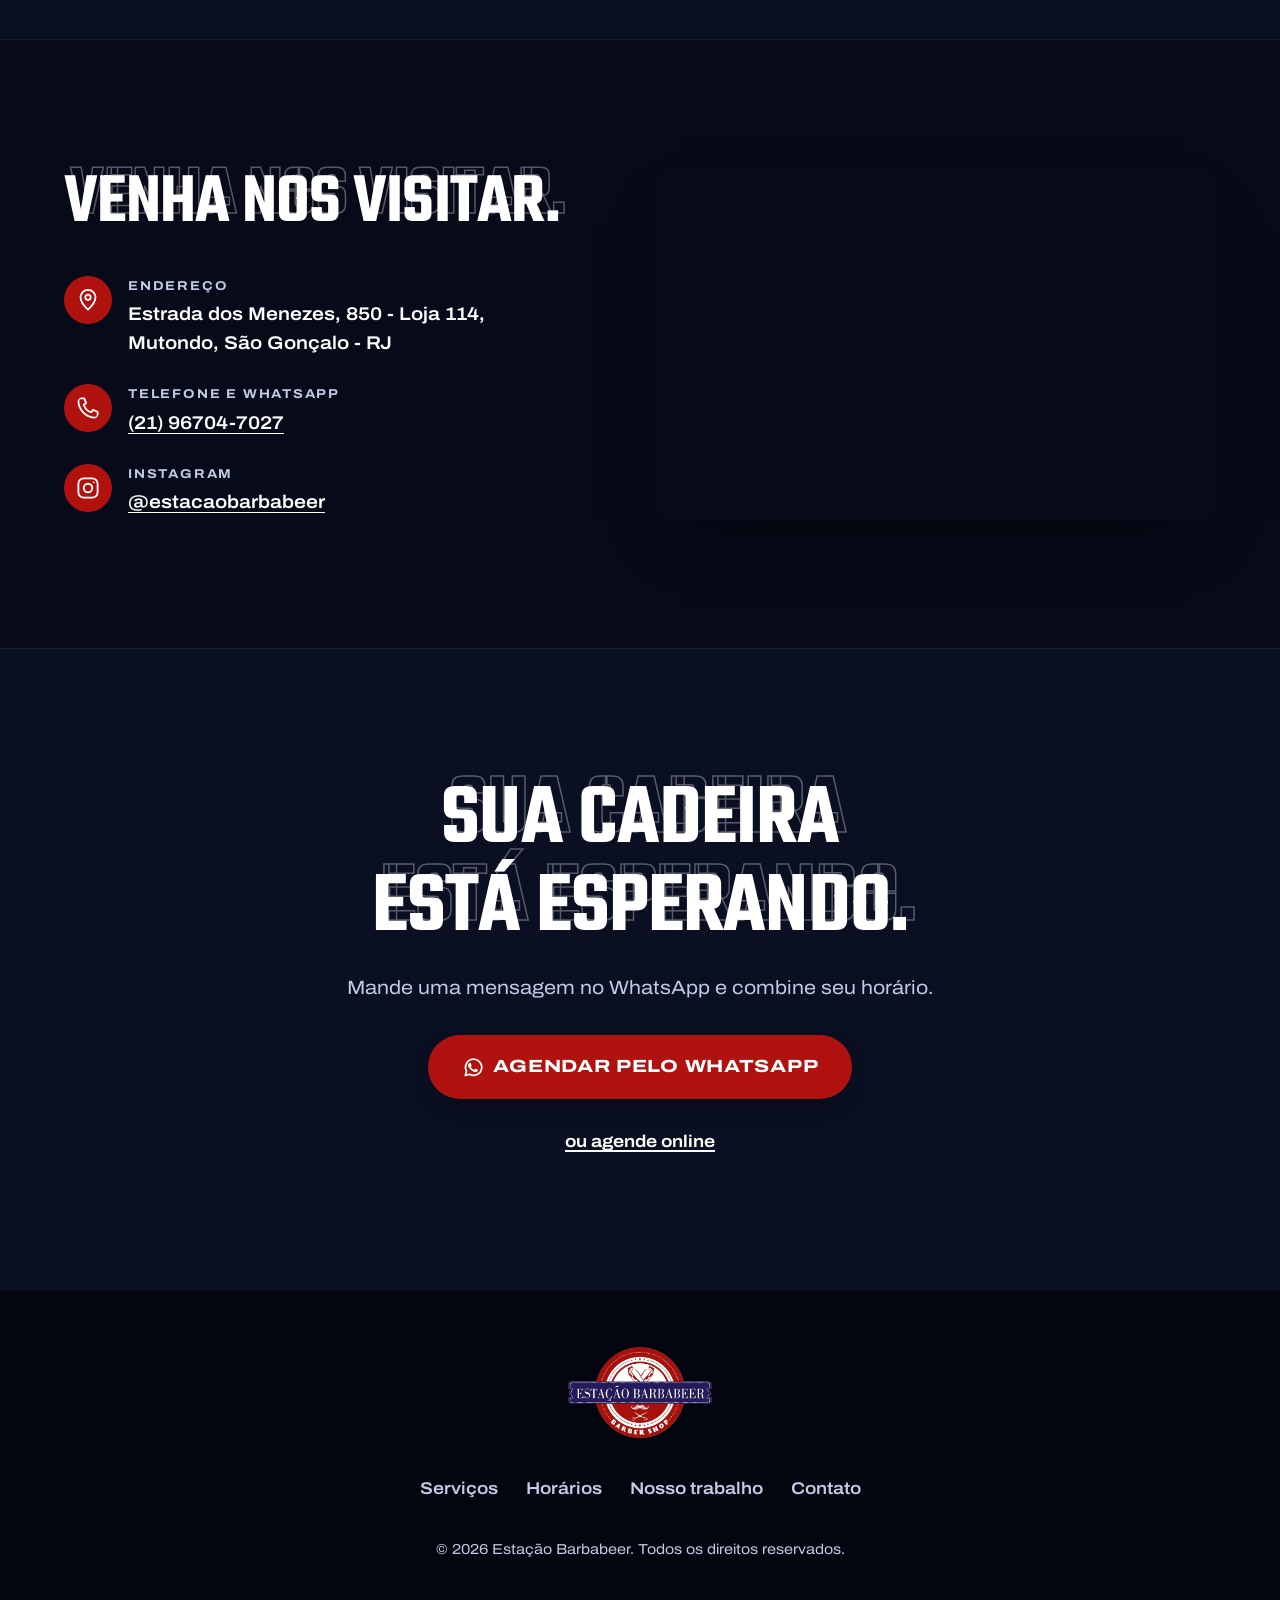
==== commit 94147805: "Galeria leva ao Instagram e novo ícone do WhatsApp Co-Authored-By: Claude Opus 5.5 <noreply@anthropi" ====
--- a/index.html
+++ b/index.html
@@ -36,7 +36,7 @@
     <symbol id="i-pin" viewBox="0 0 24 24"><path d="M12 21s-7-6.2-7-11.5a7 7 0 0 1 14 0C19 14.8 12 21 12 21z"/><circle cx="12" cy="9.5" r="2.5"/></symbol>
     <symbol id="i-phone" viewBox="0 0 24 24"><path d="M5 3h3.5l1.7 4.5-2.2 1.4a11 11 0 0 0 7.1 7.1l1.4-2.2L21 15.5V19a2 2 0 0 1-2 2A16 16 0 0 1 3 5a2 2 0 0 1 2-2z"/></symbol>
     <symbol id="i-insta" viewBox="0 0 24 24"><rect x="3" y="3" width="18" height="18" rx="5"/><circle cx="12" cy="12" r="4"/><path d="M17.3 6.7h.01"/></symbol>
-    <symbol id="i-whats" viewBox="0 0 24 24"><path d="M3.5 20.5 4.8 16A8.5 8.5 0 1 1 8 19.2z"/><path d="M9 8.5c0 3.3 3.2 6.5 6.5 6.5l1-1.6-2-1-1 .9c-1-.5-2-1.5-2.5-2.5l.9-1-1-2z"/></symbol>
+    <symbol id="i-whats" viewBox="0 0 24 24"><path d="M3.5 20.5 4.8 16A8.5 8.5 0 1 1 8 19.2z"/><path fill="currentColor" stroke="none" d="M9.1 7.6c-.2-.4-.4-.4-.6-.4h-.5c-.2 0-.5.1-.7.3-.2.3-.9.9-.9 2.2s.9 2.5 1 2.7c.1.2 1.8 2.8 4.4 3.8 2.2.9 2.6.7 3.1.6.5 0 1.5-.6 1.7-1.2.2-.6.2-1.1.2-1.2-.1-.1-.2-.2-.5-.3l-1.7-.8c-.2-.1-.4-.1-.6.1l-.8 1c-.1.2-.3.2-.5.1-.3-.1-1.1-.4-2-1.2-.8-.7-1.3-1.5-1.4-1.8-.2-.3 0-.4.1-.5l.4-.4c.1-.2.2-.3.3-.5v-.4z"/></symbol>
     <symbol id="i-calendar" viewBox="0 0 24 24"><rect x="3.5" y="5" width="17" height="15.5" rx="2.5"/><path d="M3.5 10h17M8 3v4M16 3v4M8.5 14.5l2.2 2.2 4.8-4.7"/></symbol>
     <symbol id="i-star" viewBox="0 0 24 24"><path d="M12 2.6l2.9 6 6.6.9-4.8 4.6 1.2 6.5L12 17.5l-5.9 3.1 1.2-6.5-4.8-4.6 6.6-.9z"/></symbol>
     <symbol id="i-arrow" viewBox="0 0 24 24"><path d="M5 12h14M13 6l6 6-6 6"/></symbol>
@@ -239,13 +239,13 @@
           </a>
         </div>
         <ul class="work__grid">
-          <!-- Fotos e vídeos da casa. Os vídeos só carregam e tocam quando aparecem na tela (js/main.js). -->
-          <li class="frame frame--video"><video muted loop playsinline preload="none" poster="assets/galeria/video-1-capa.webp" aria-label="Vídeo: barbeiros atendendo clientes no salão da Estação Barbabeer" width="720" height="1280"><source src="assets/galeria/video-1.mp4" type="video/mp4"></video></li>
-          <li class="frame"><img src="assets/galeria/foto-1.webp" alt="Barbeiro aparando a barba de um cliente deitado na cadeira" width="683" height="1024" loading="lazy" decoding="async"></li>
-          <li class="frame"><img src="assets/galeria/foto-2.webp" alt="Barbeiro borrifando água no corte degradê de um cliente" width="683" height="1024" loading="lazy" decoding="async"></li>
-          <li class="frame"><img src="assets/galeria/foto-3.webp" alt="Cliente de barba cheia durante o acabamento do corte com pente e máquina" width="683" height="1024" loading="lazy" decoding="async"></li>
-          <li class="frame frame--video"><video muted loop playsinline preload="none" poster="assets/galeria/video-2-capa.webp" aria-label="Vídeo: a geladeira de bebidas e a placa da Estação Barbabeer na fachada" width="720" height="1280"><source src="assets/galeria/video-2.mp4" type="video/mp4"></video></li>
-          <li class="frame"><img src="assets/galeria/foto-4.webp" alt="Barbeiro passando a máquina no cabelo de um cliente de barba grisalha" width="683" height="1024" loading="lazy" decoding="async"></li>
+          <!-- Fotos e vídeos da casa. Cada um leva ao Instagram. Os vídeos só carregam e tocam quando aparecem na tela (js/main.js). -->
+          <li class="frame frame--video"><a class="frame__link" data-instagram href="#contato" aria-label="Ver no Instagram: Vídeo: barbeiros atendendo clientes no salão da Estação Barbabeer"><video muted loop playsinline preload="none" poster="assets/galeria/video-1-capa.webp" aria-label="Vídeo: barbeiros atendendo clientes no salão da Estação Barbabeer" width="720" height="1280"><source src="assets/galeria/video-1.mp4" type="video/mp4"></video><svg class="ico frame__insta" aria-hidden="true"><use href="#i-insta"/></svg></a></li>
+          <li class="frame"><a class="frame__link" data-instagram href="#contato" aria-label="Ver no Instagram: Barbeiro aparando a barba de um cliente deitado na cadeira"><img src="assets/galeria/foto-1.webp" alt="Barbeiro aparando a barba de um cliente deitado na cadeira" width="683" height="1024" loading="lazy" decoding="async"><svg class="ico frame__insta" aria-hidden="true"><use href="#i-insta"/></svg></a></li>
+          <li class="frame"><a class="frame__link" data-instagram href="#contato" aria-label="Ver no Instagram: Barbeiro borrifando água no corte degradê de um cliente"><img src="assets/galeria/foto-2.webp" alt="Barbeiro borrifando água no corte degradê de um cliente" width="683" height="1024" loading="lazy" decoding="async"><svg class="ico frame__insta" aria-hidden="true"><use href="#i-insta"/></svg></a></li>
+          <li class="frame"><a class="frame__link" data-instagram href="#contato" aria-label="Ver no Instagram: Cliente de barba cheia durante o acabamento do corte com pente e máquina"><img src="assets/galeria/foto-3.webp" alt="Cliente de barba cheia durante o acabamento do corte com pente e máquina" width="683" height="1024" loading="lazy" decoding="async"><svg class="ico frame__insta" aria-hidden="true"><use href="#i-insta"/></svg></a></li>
+          <li class="frame frame--video"><a class="frame__link" data-instagram href="#contato" aria-label="Ver no Instagram: Vídeo: a geladeira de bebidas e a placa da Estação Barbabeer na fachada"><video muted loop playsinline preload="none" poster="assets/galeria/video-2-capa.webp" aria-label="Vídeo: a geladeira de bebidas e a placa da Estação Barbabeer na fachada" width="720" height="1280"><source src="assets/galeria/video-2.mp4" type="video/mp4"></video><svg class="ico frame__insta" aria-hidden="true"><use href="#i-insta"/></svg></a></li>
+          <li class="frame"><a class="frame__link" data-instagram href="#contato" aria-label="Ver no Instagram: Barbeiro passando a máquina no cabelo de um cliente de barba grisalha"><img src="assets/galeria/foto-4.webp" alt="Barbeiro passando a máquina no cabelo de um cliente de barba grisalha" width="683" height="1024" loading="lazy" decoding="async"><svg class="ico frame__insta" aria-hidden="true"><use href="#i-insta"/></svg></a></li>
         </ul>
       </div>
     </section>
--- a/css/style.css
+++ b/css/style.css
@@ -493,8 +493,19 @@
   display: flex; align-items: end; padding: 1rem;
 }
 .frame img { position: absolute; inset: 0; width: 100%; height: 100%; object-fit: cover; }
-.frame:has(> img, > video) { aspect-ratio: 2 / 3; border: 0; padding: 0; background: var(--navy-deep); }
+.frame:has(img, video) { aspect-ratio: 2 / 3; border: 0; padding: 0; background: var(--navy-deep); }
 .frame video { position: absolute; inset: 0; width: 100%; height: 100%; object-fit: cover; }
+/* cada foto/video leva ao Instagram; o selo no canto avisa */
+.frame__link { position: absolute; inset: 0; display: block; color: var(--white); }
+.frame__link img, .frame__link video { transition: transform 0.6s var(--ease-out); }
+.frame__link:hover img, .frame__link:hover video { transform: scale(1.04); }
+.frame__link:focus-visible { outline-offset: -4px; }
+.frame__insta {
+  position: absolute; right: 0.6rem; bottom: 0.6rem; width: 2.1rem; height: 2.1rem; padding: 0.4rem;
+  border-radius: 50%; background: rgb(4 6 15 / 0.6); stroke-width: 2;
+  transition: background 0.25s;
+}
+.frame__link:hover .frame__insta { background: var(--red); }
 .frame__label {
   position: relative;
   font-size: 0.85rem; font-weight: 700; letter-spacing: 0.06em; text-transform: uppercase;
@@ -600,7 +611,7 @@
 }
 
 @media (max-width: 760px) {
-  :root { --topbar-h: 3.75rem; }
+  :root { --topbar-h: 3.75rem; --gutter: 1.5rem; }
   .topbar__brand img { height: 2.5rem; }
   .topbar__cta { display: none; }
   .topbar__toggle { margin-left: auto; }
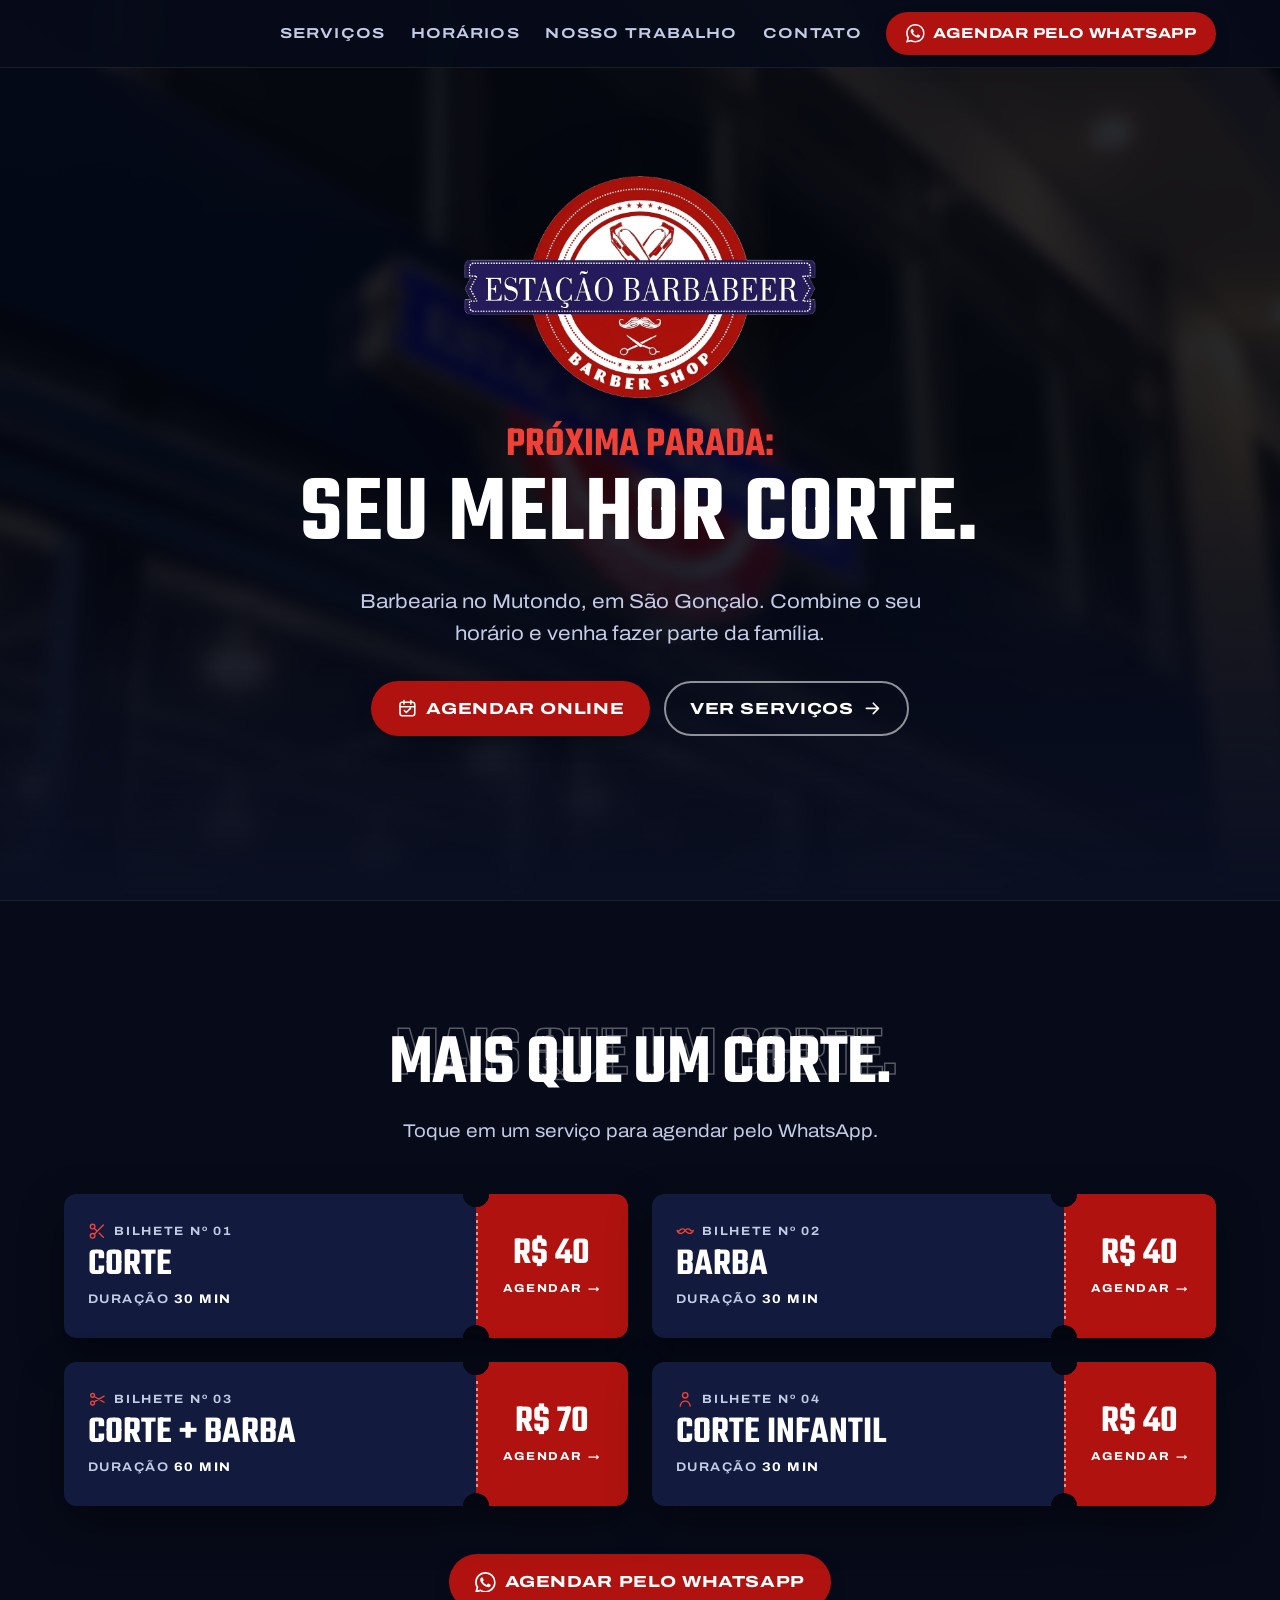
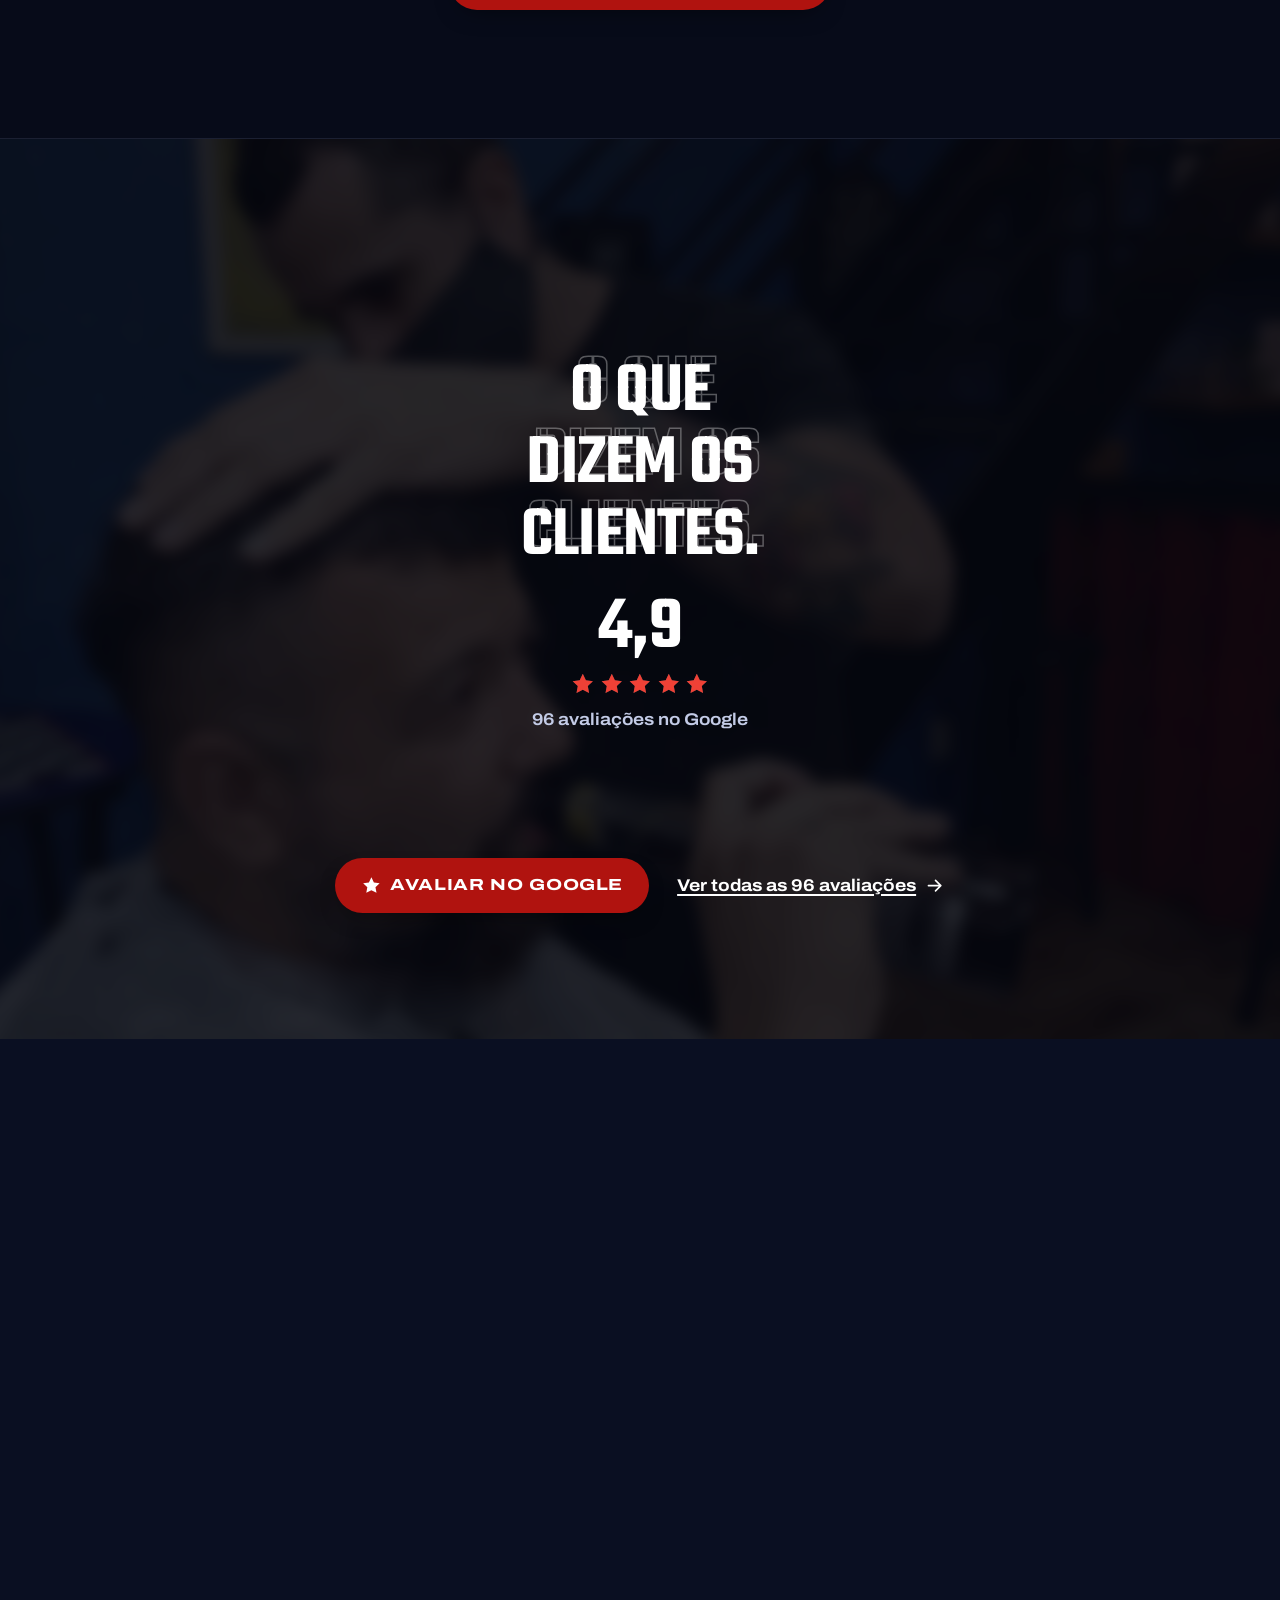
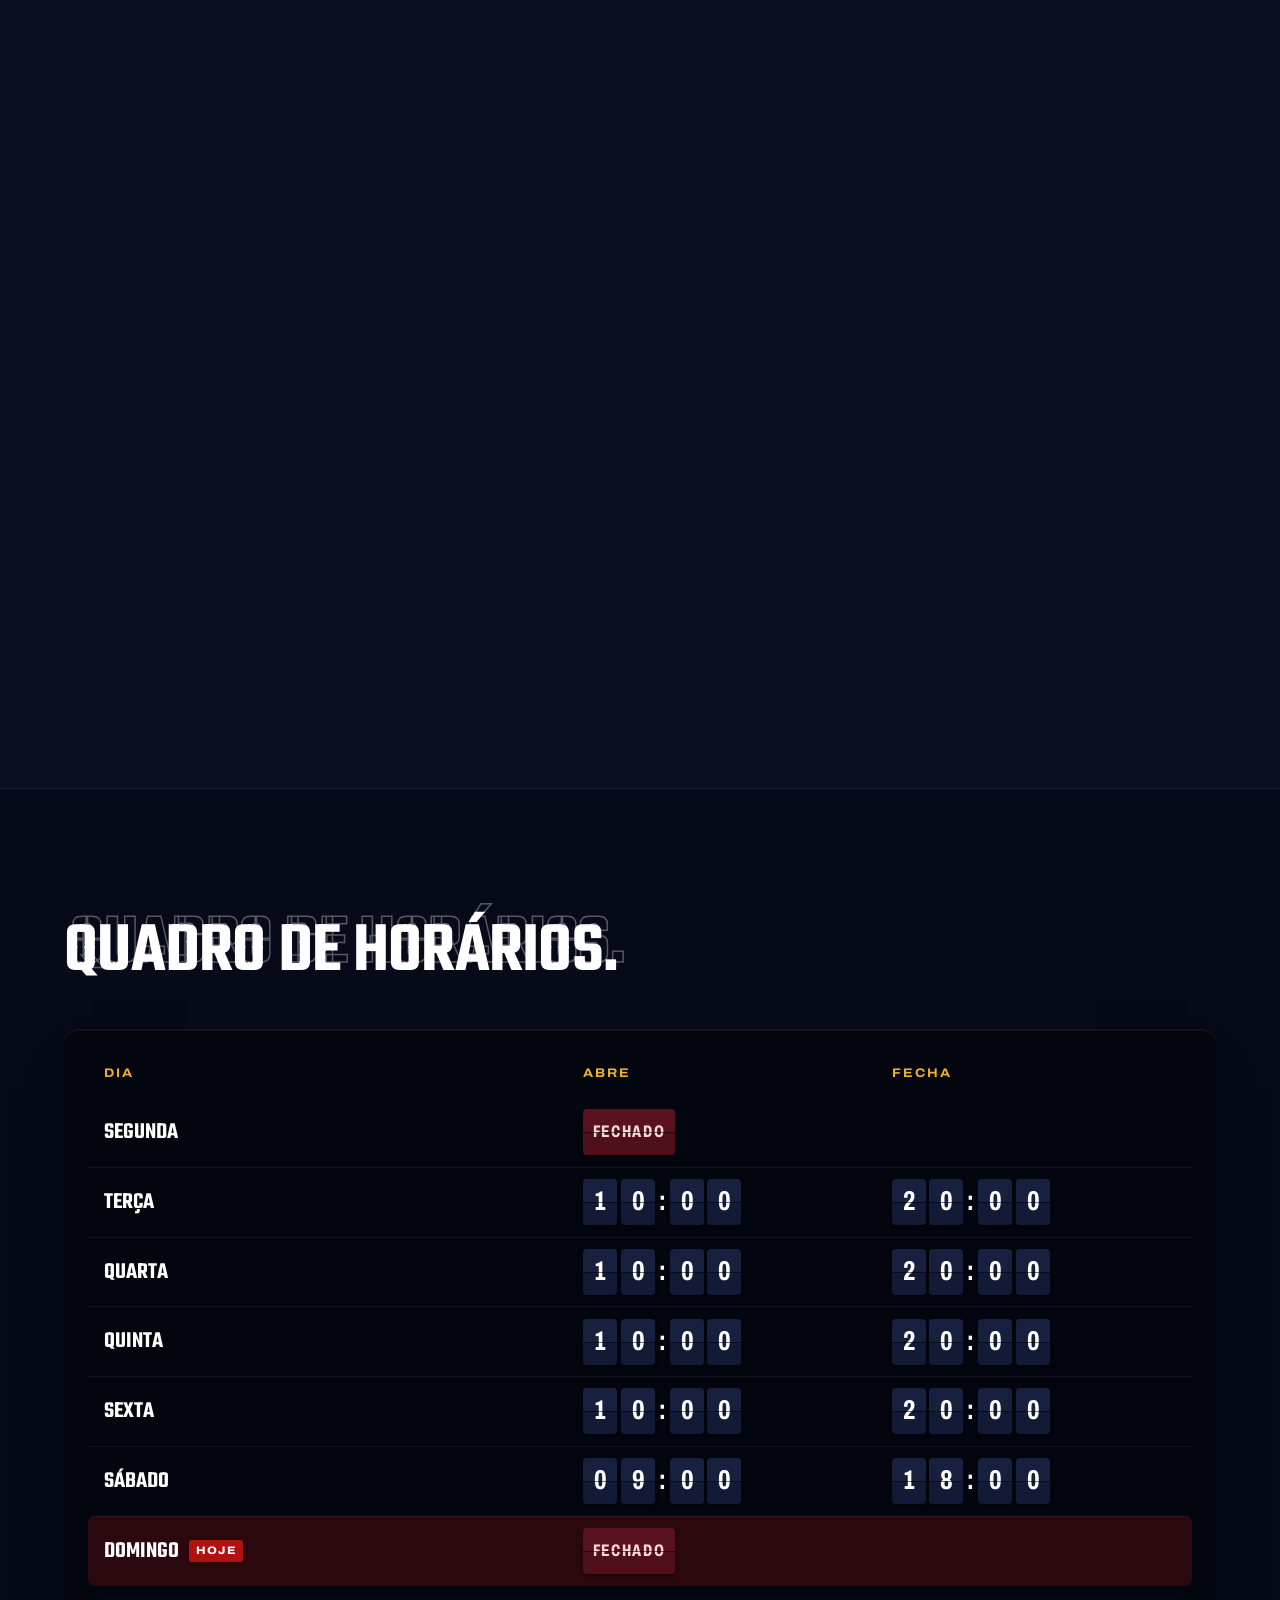
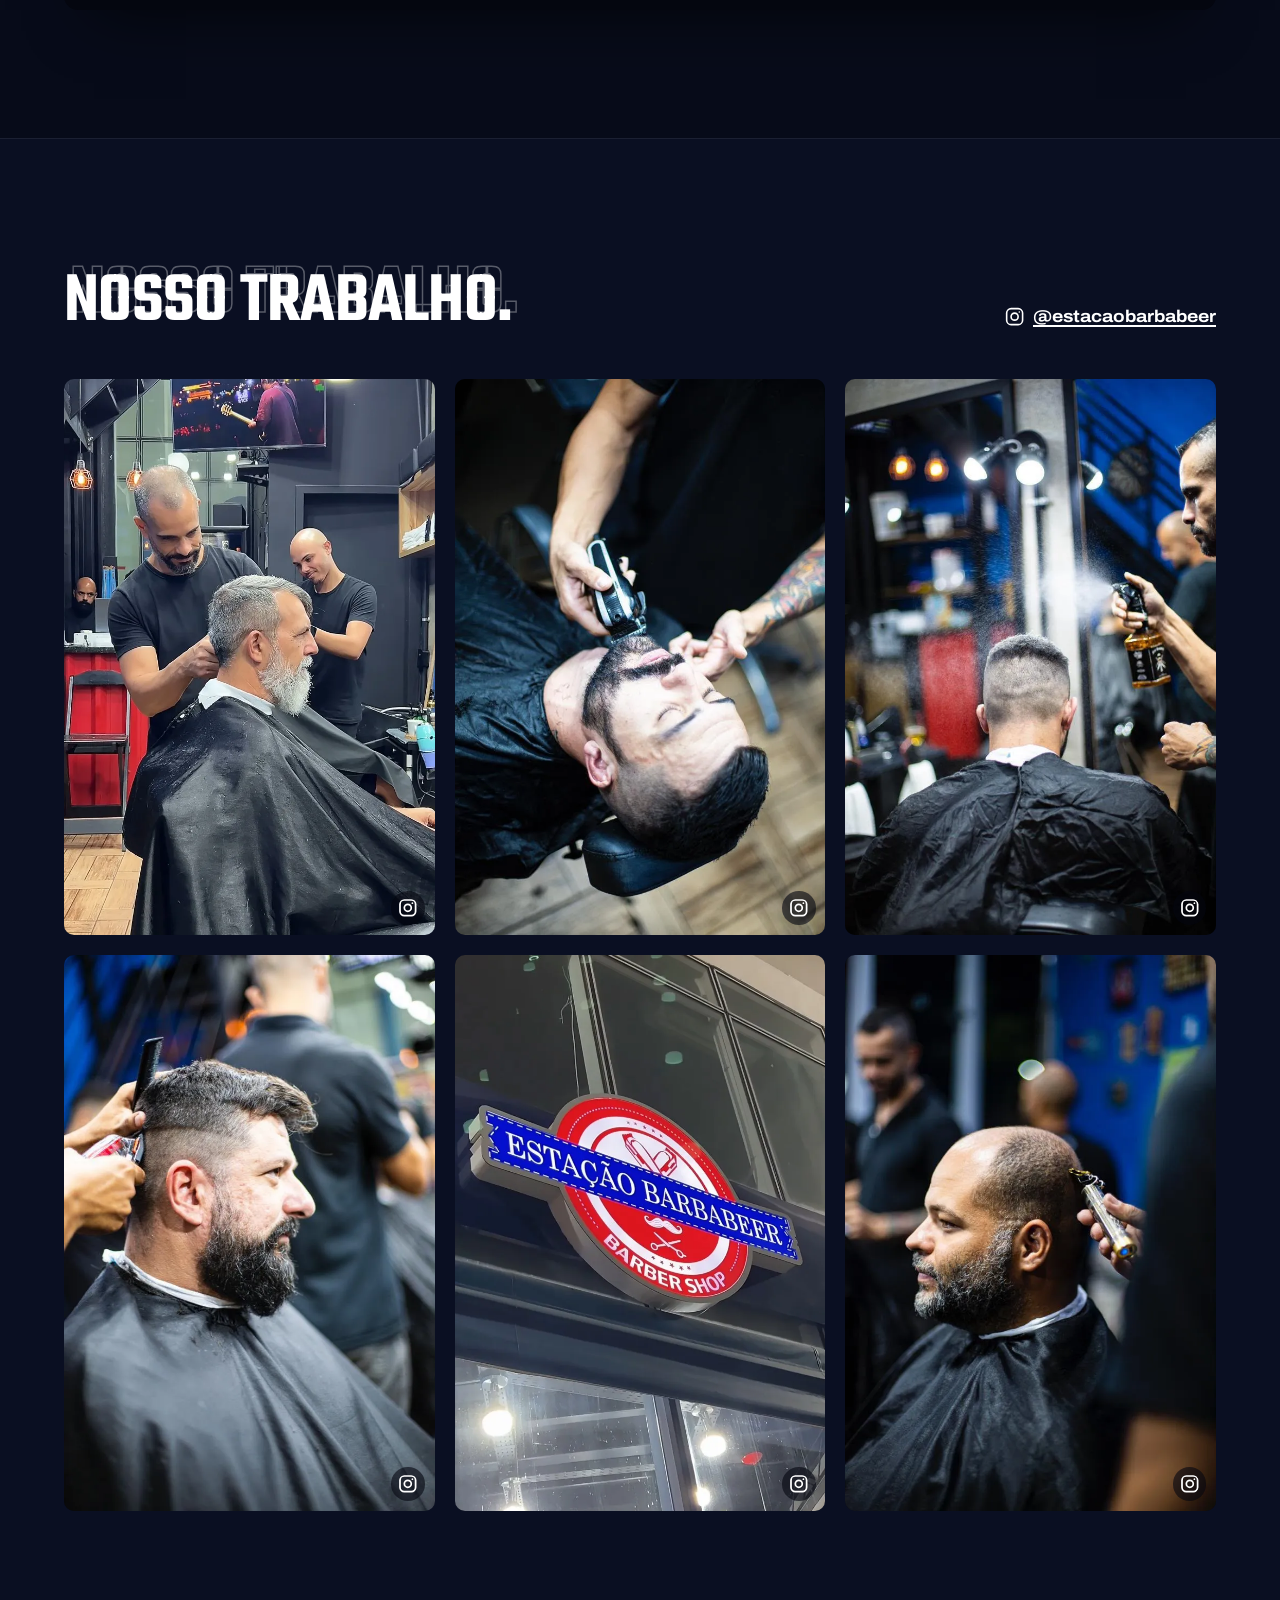
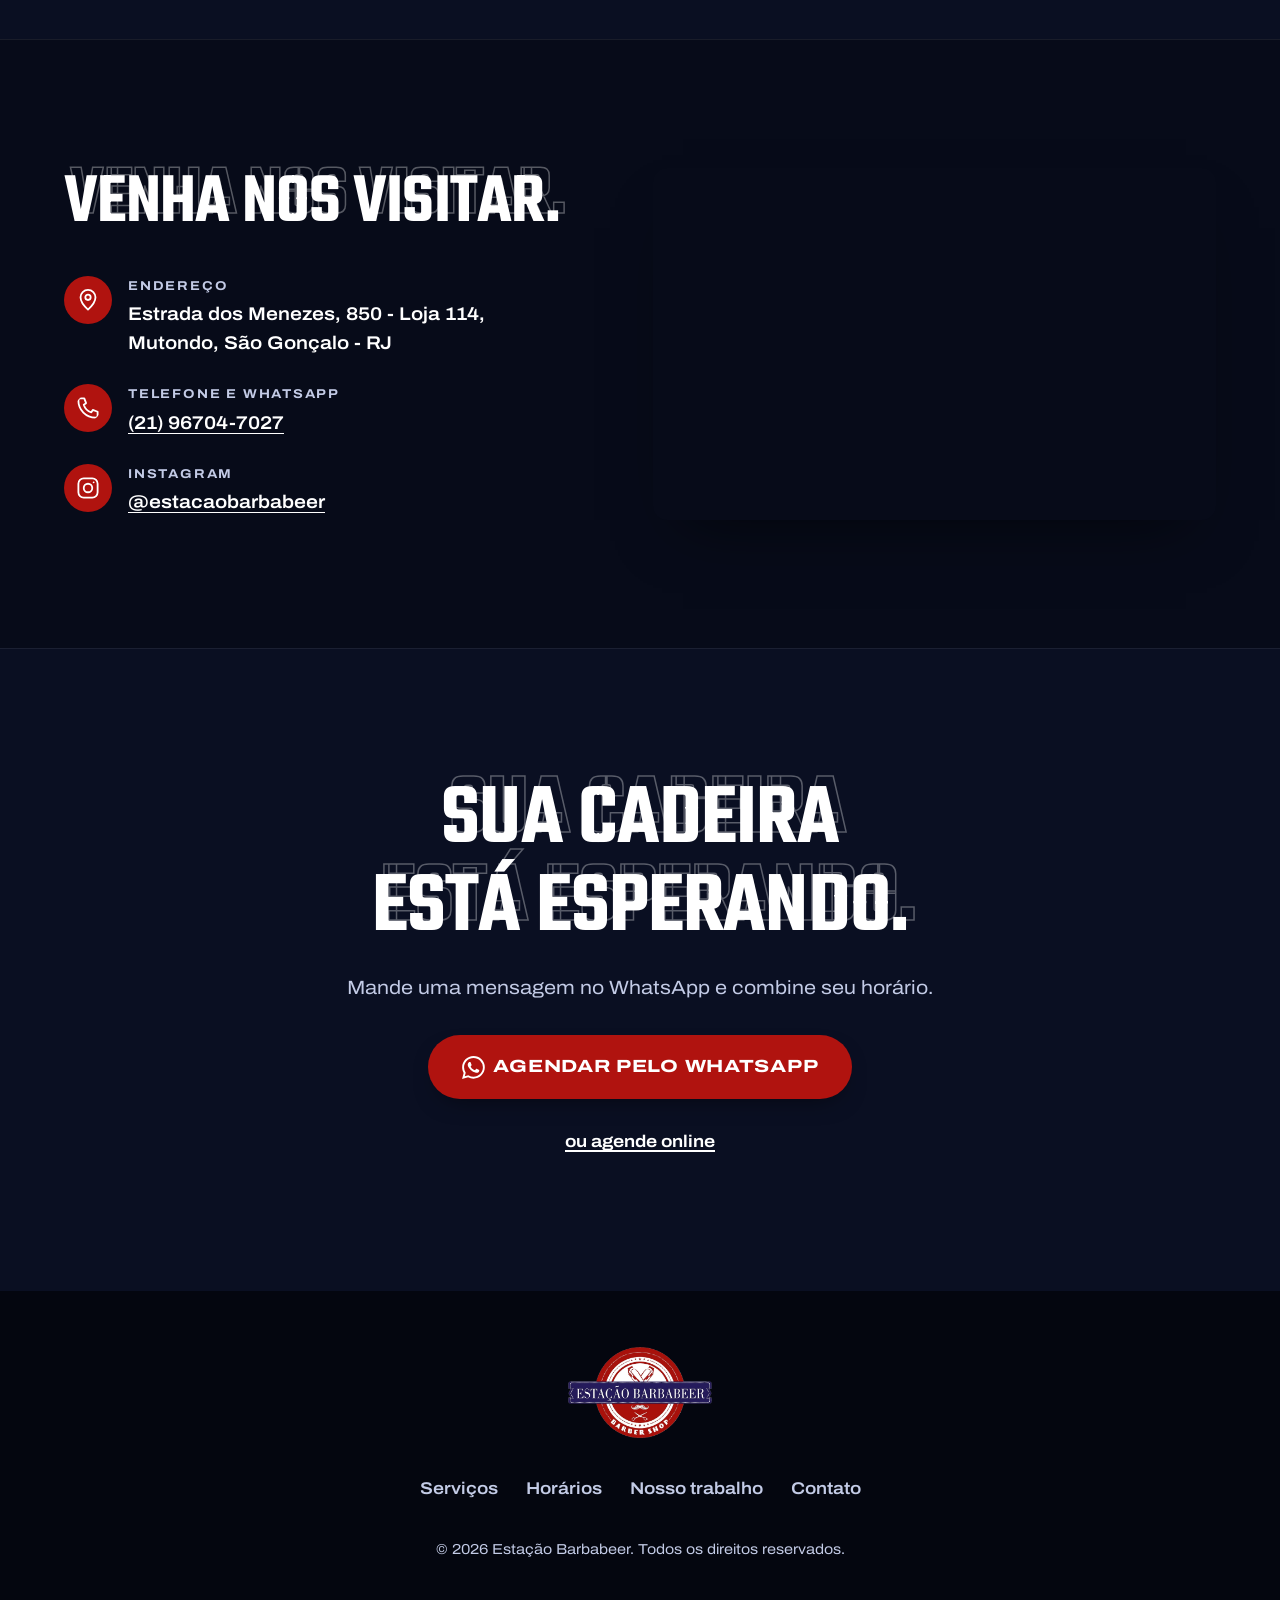
==== commit cd3b8194: "Ícone do WhatsApp no formato oficial Co-Authored-By: Claude Opus 5.5 <noreply@anthropic.com>" ====
--- a/index.html
+++ b/index.html
@@ -36,7 +36,7 @@
     <symbol id="i-pin" viewBox="0 0 24 24"><path d="M12 21s-7-6.2-7-11.5a7 7 0 0 1 14 0C19 14.8 12 21 12 21z"/><circle cx="12" cy="9.5" r="2.5"/></symbol>
     <symbol id="i-phone" viewBox="0 0 24 24"><path d="M5 3h3.5l1.7 4.5-2.2 1.4a11 11 0 0 0 7.1 7.1l1.4-2.2L21 15.5V19a2 2 0 0 1-2 2A16 16 0 0 1 3 5a2 2 0 0 1 2-2z"/></symbol>
     <symbol id="i-insta" viewBox="0 0 24 24"><rect x="3" y="3" width="18" height="18" rx="5"/><circle cx="12" cy="12" r="4"/><path d="M17.3 6.7h.01"/></symbol>
-    <symbol id="i-whats" viewBox="0 0 24 24"><path d="M3.5 20.5 4.8 16A8.5 8.5 0 1 1 8 19.2z"/><path fill="currentColor" stroke="none" d="M9.1 7.6c-.2-.4-.4-.4-.6-.4h-.5c-.2 0-.5.1-.7.3-.2.3-.9.9-.9 2.2s.9 2.5 1 2.7c.1.2 1.8 2.8 4.4 3.8 2.2.9 2.6.7 3.1.6.5 0 1.5-.6 1.7-1.2.2-.6.2-1.1.2-1.2-.1-.1-.2-.2-.5-.3l-1.7-.8c-.2-.1-.4-.1-.6.1l-.8 1c-.1.2-.3.2-.5.1-.3-.1-1.1-.4-2-1.2-.8-.7-1.3-1.5-1.4-1.8-.2-.3 0-.4.1-.5l.4-.4c.1-.2.2-.3.3-.5v-.4z"/></symbol>
+    <symbol id="i-whats" viewBox="0 0 24 24"><path fill="currentColor" stroke="none" d="M17.472 14.382c-.297-.149-1.758-.867-2.03-.967-.273-.099-.471-.148-.67.15-.197.297-.767.966-.94 1.164-.173.199-.347.223-.644.075-.297-.15-1.255-.463-2.39-1.475-.883-.788-1.48-1.761-1.653-2.059-.173-.297-.018-.458.13-.606.134-.133.298-.347.446-.52.149-.174.198-.298.298-.497.099-.198.05-.371-.025-.52-.075-.149-.669-1.612-.916-2.207-.242-.579-.487-.5-.669-.51-.173-.008-.371-.01-.57-.01-.198 0-.52.074-.792.372-.272.297-1.04 1.016-1.04 2.479 0 1.462 1.065 2.875 1.213 3.074.149.198 2.096 3.2 5.077 4.487.709.306 1.262.489 1.694.625.712.227 1.36.195 1.871.118.571-.085 1.758-.719 2.006-1.413.248-.694.248-1.289.173-1.413-.074-.124-.272-.198-.57-.347m-5.421 7.403h-.004a9.87 9.87 0 0 1-5.031-1.378l-.361-.214-3.741.982.998-3.648-.235-.374a9.86 9.86 0 0 1-1.51-5.26c.001-5.45 4.436-9.884 9.888-9.884 2.64 0 5.122 1.03 6.988 2.898a9.825 9.825 0 0 1 2.893 6.994c-.003 5.45-4.437 9.884-9.885 9.884m8.413-18.297A11.815 11.815 0 0 0 12.05 0C5.495 0 .16 5.335.157 11.892c0 2.096.547 4.142 1.588 5.945L.057 24l6.305-1.654a11.882 11.882 0 0 0 5.683 1.448h.005c6.554 0 11.89-5.335 11.893-11.893a11.821 11.821 0 0 0-3.48-8.413z"/></symbol>
     <symbol id="i-calendar" viewBox="0 0 24 24"><rect x="3.5" y="5" width="17" height="15.5" rx="2.5"/><path d="M3.5 10h17M8 3v4M16 3v4M8.5 14.5l2.2 2.2 4.8-4.7"/></symbol>
     <symbol id="i-star" viewBox="0 0 24 24"><path d="M12 2.6l2.9 6 6.6.9-4.8 4.6 1.2 6.5L12 17.5l-5.9 3.1 1.2-6.5-4.8-4.6 6.6-.9z"/></symbol>
     <symbol id="i-arrow" viewBox="0 0 24 24"><path d="M5 12h14M13 6l6 6-6 6"/></symbol>
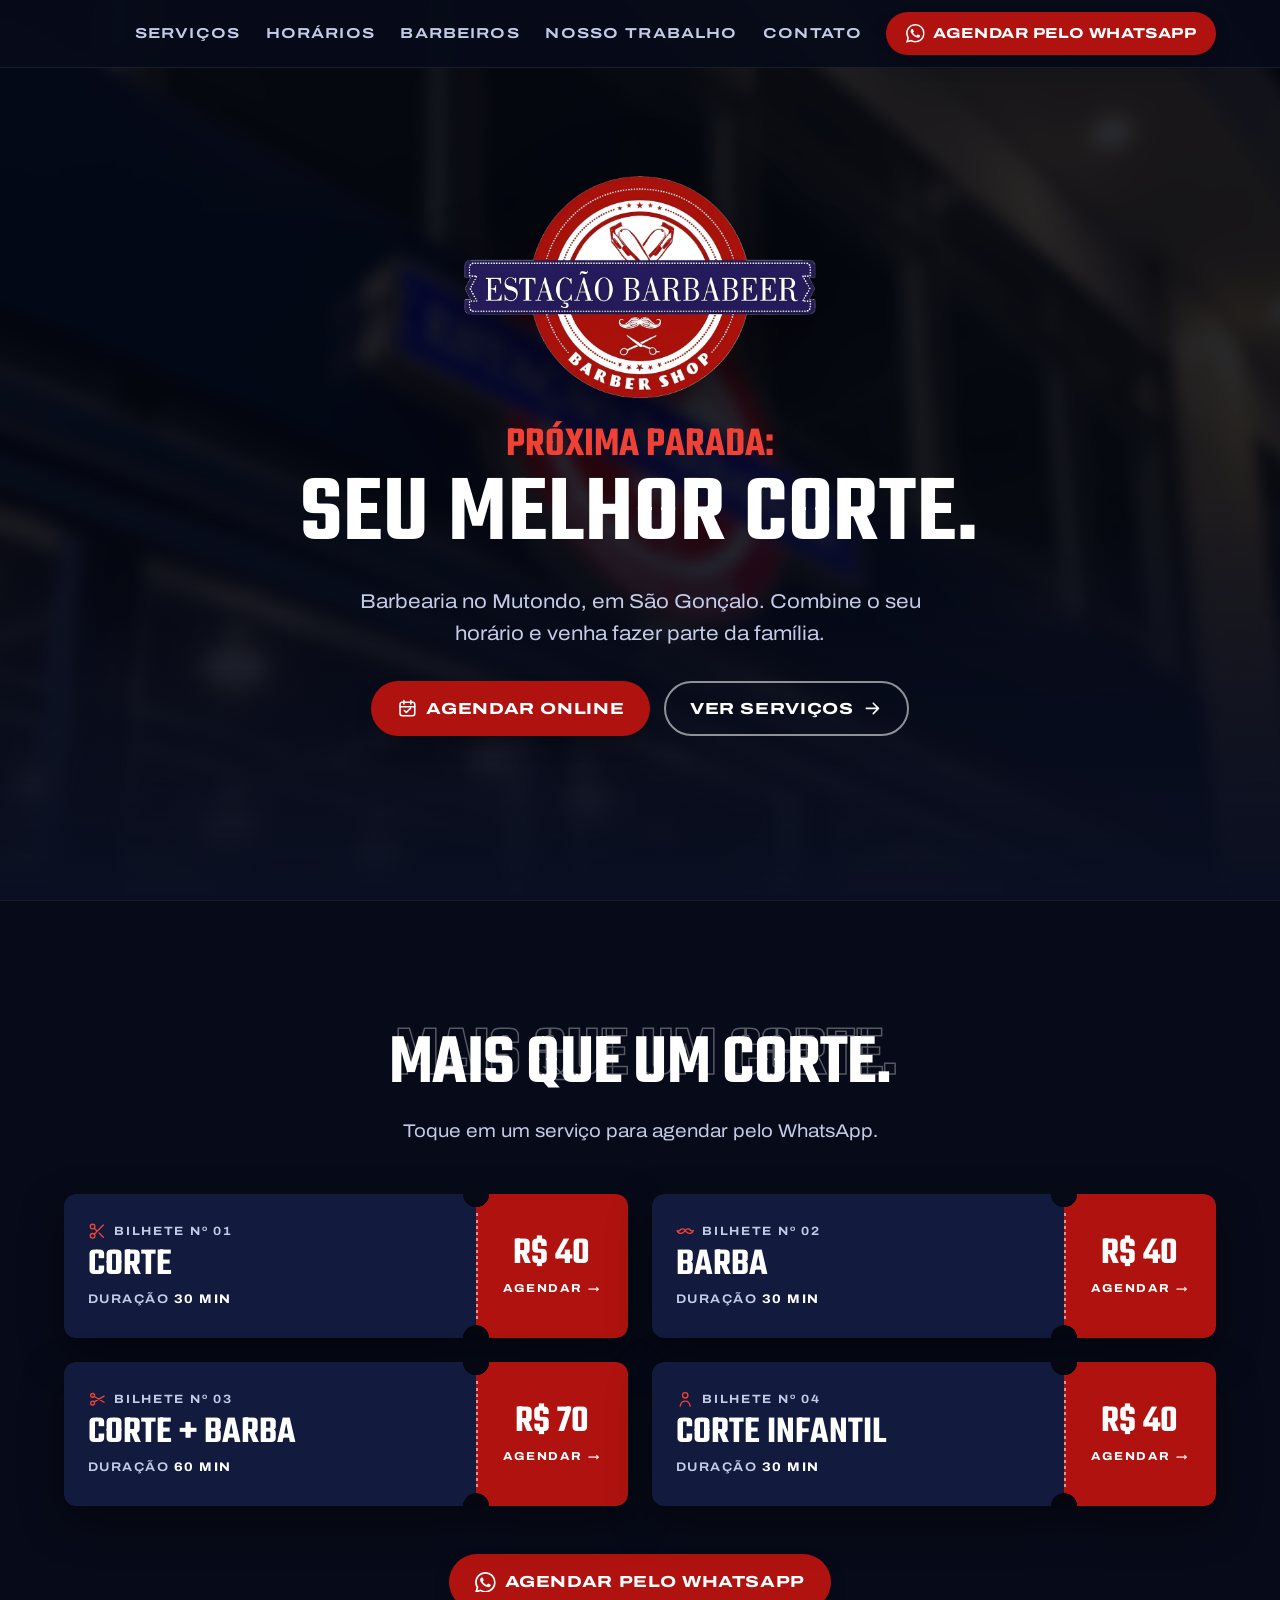
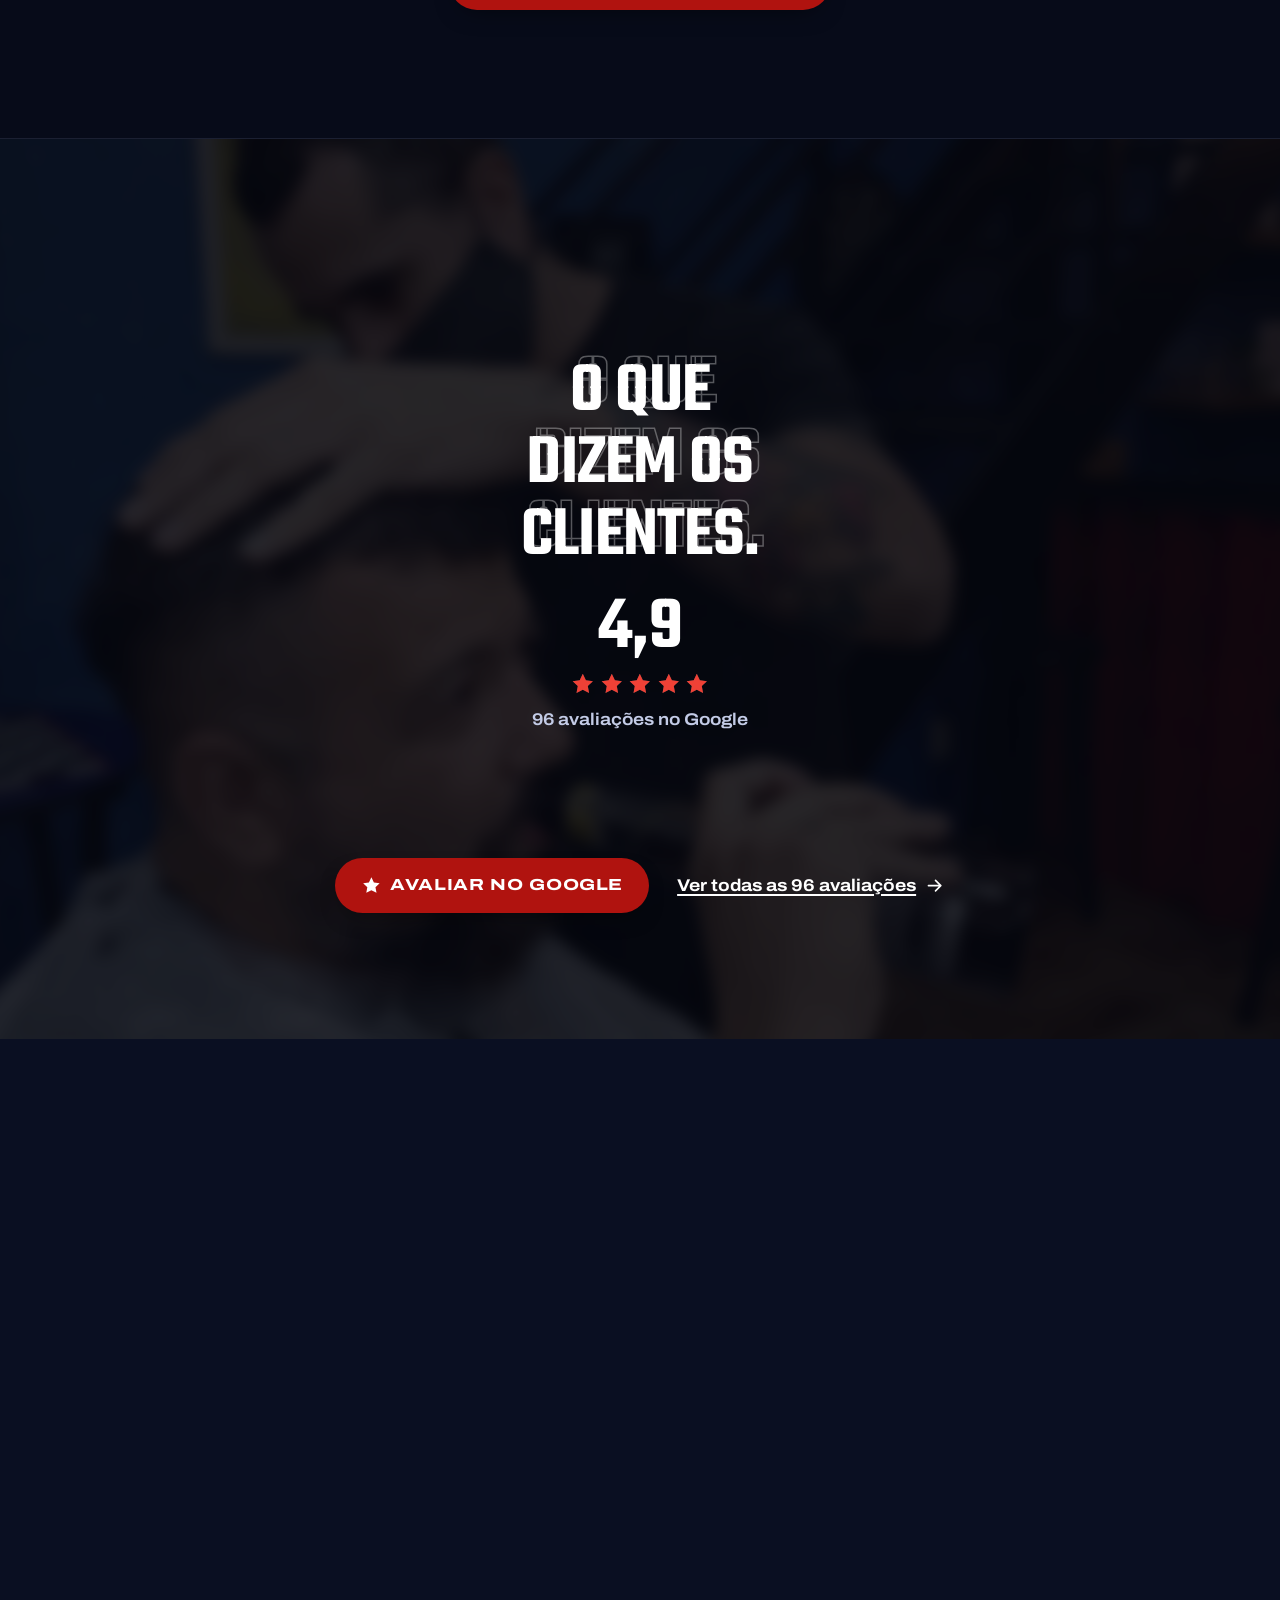
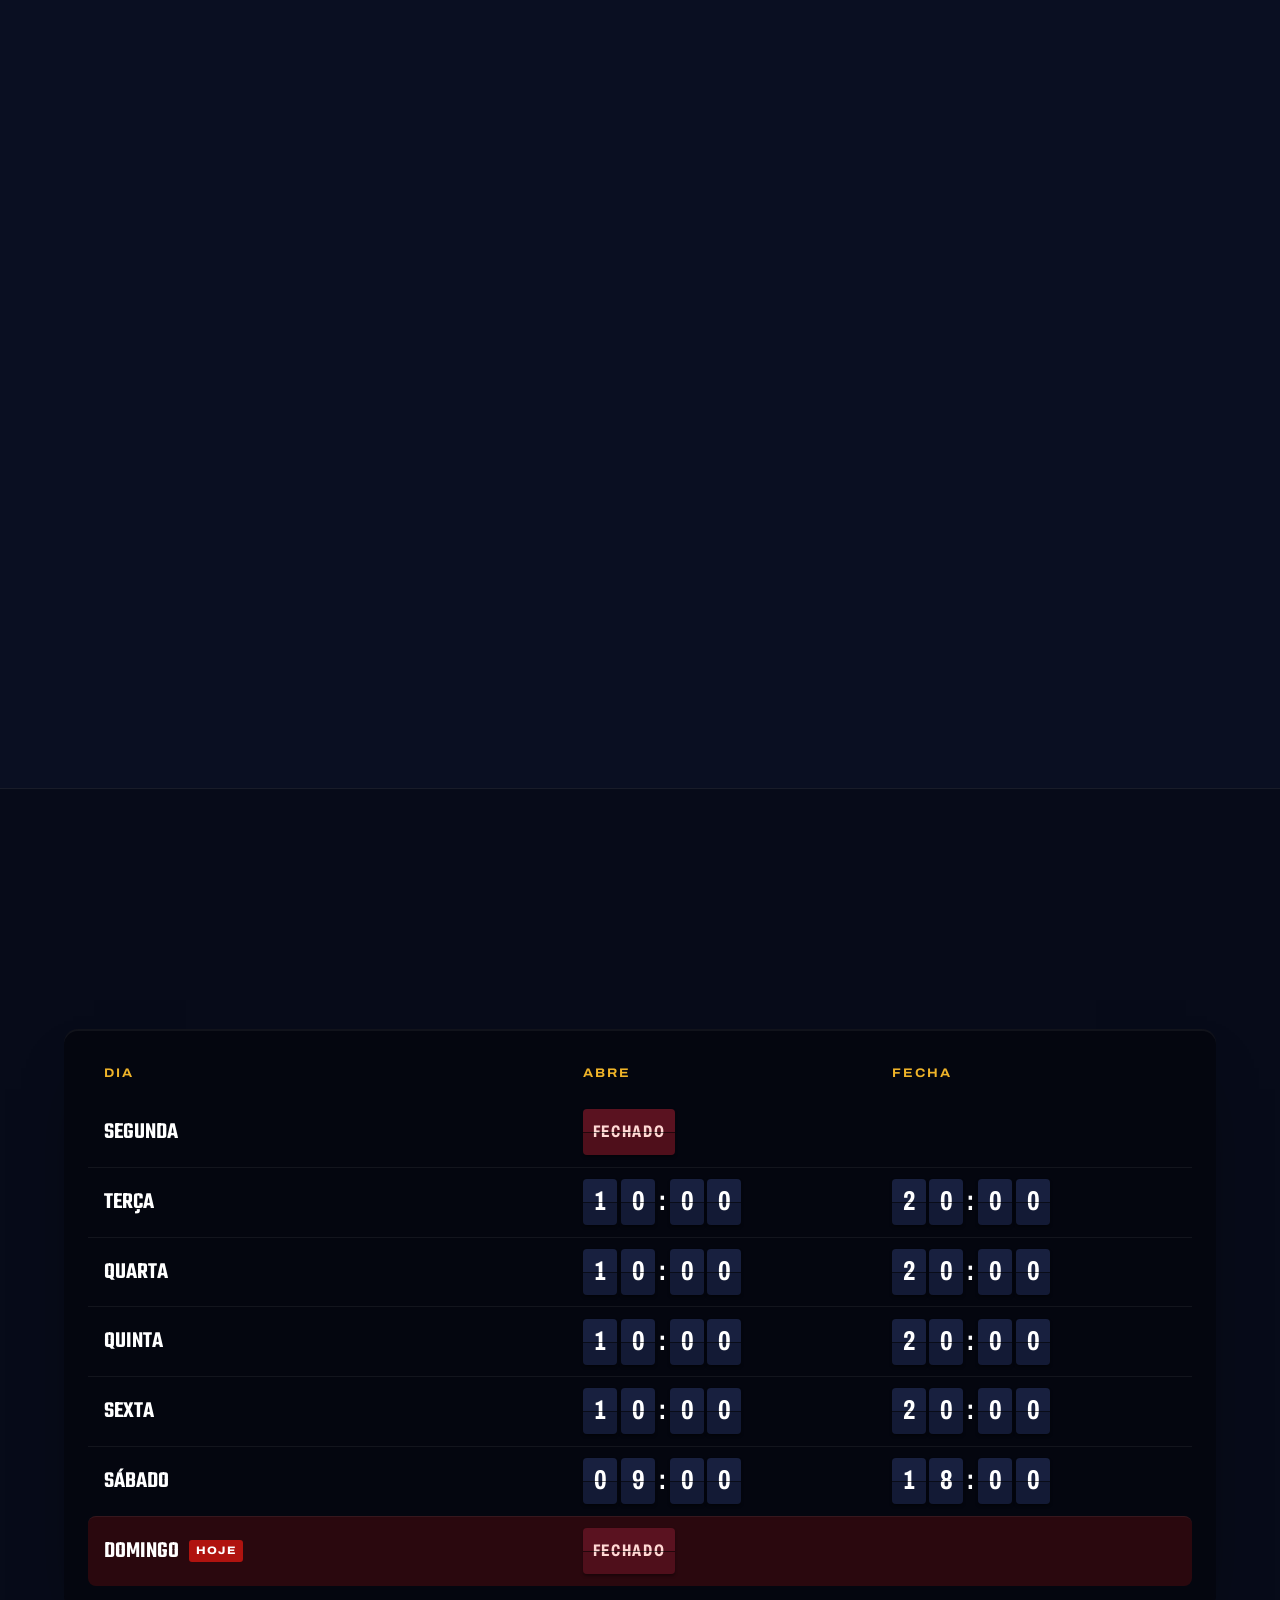
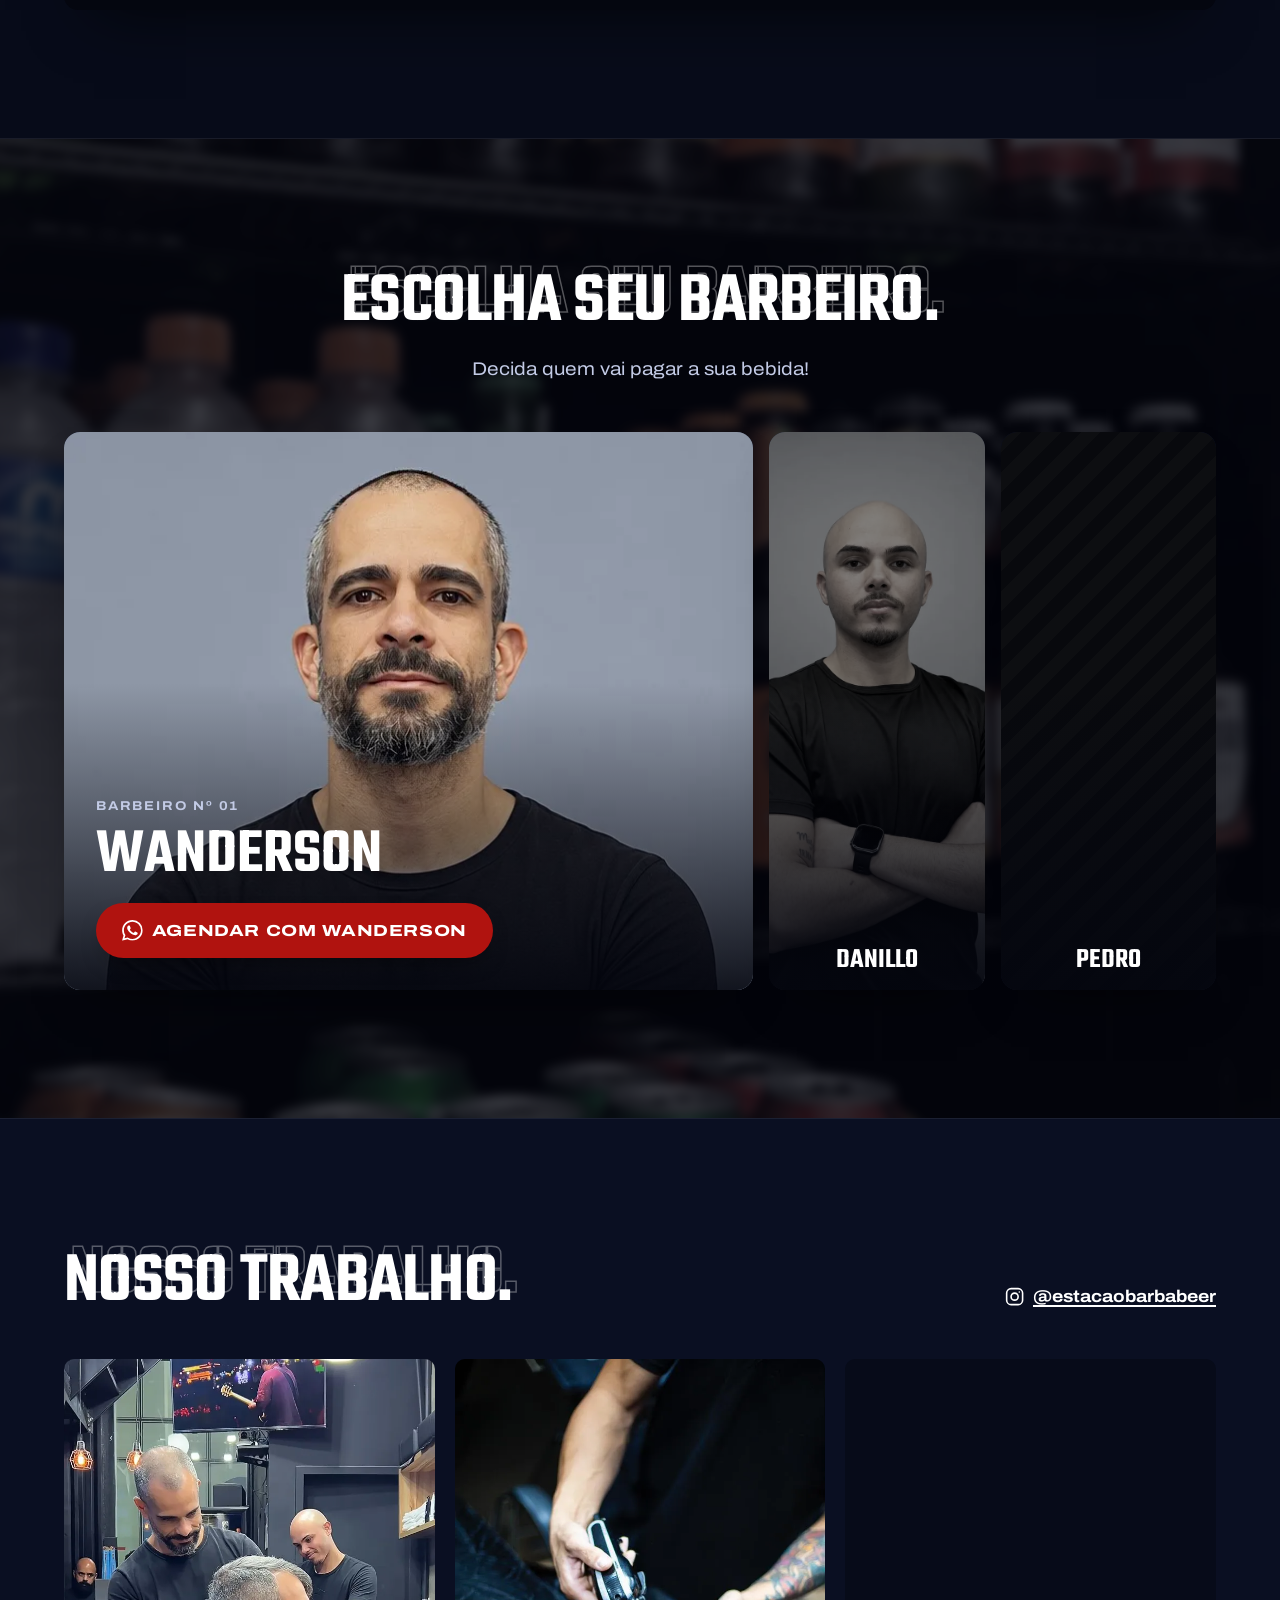
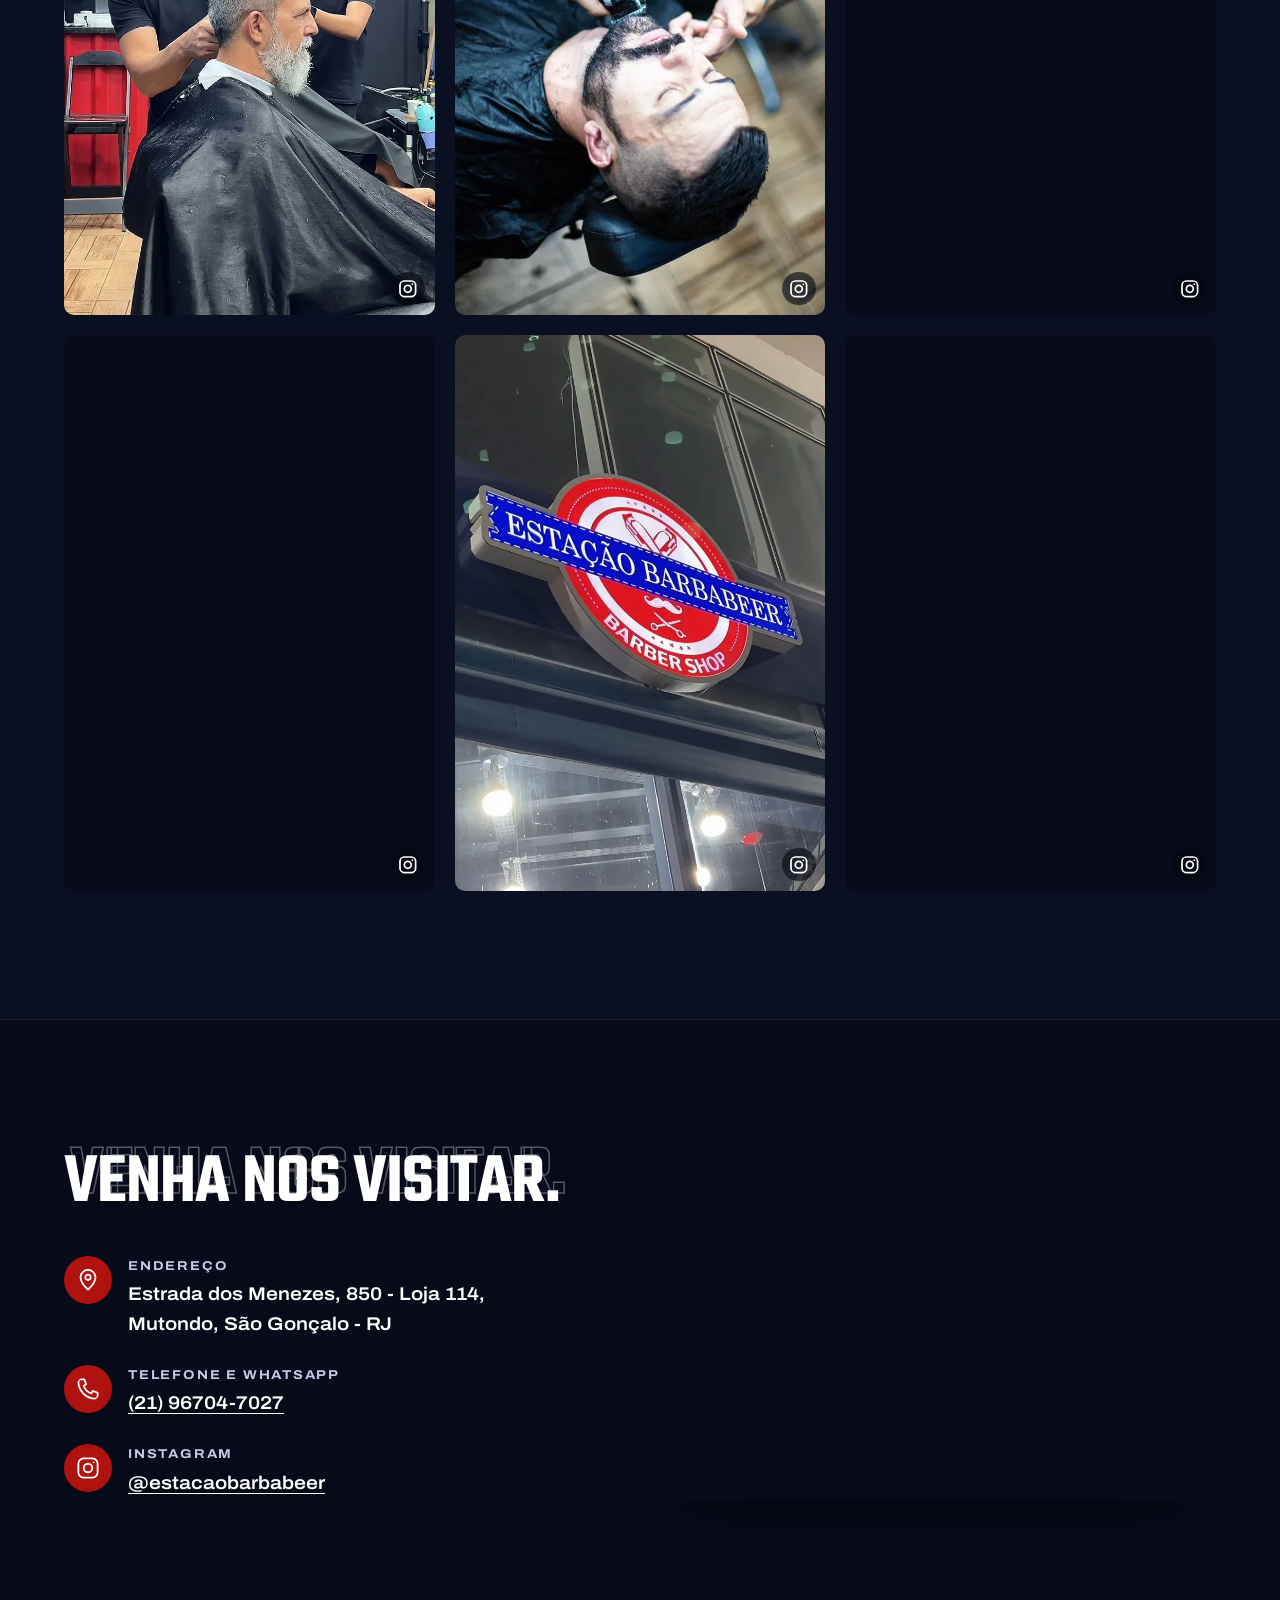
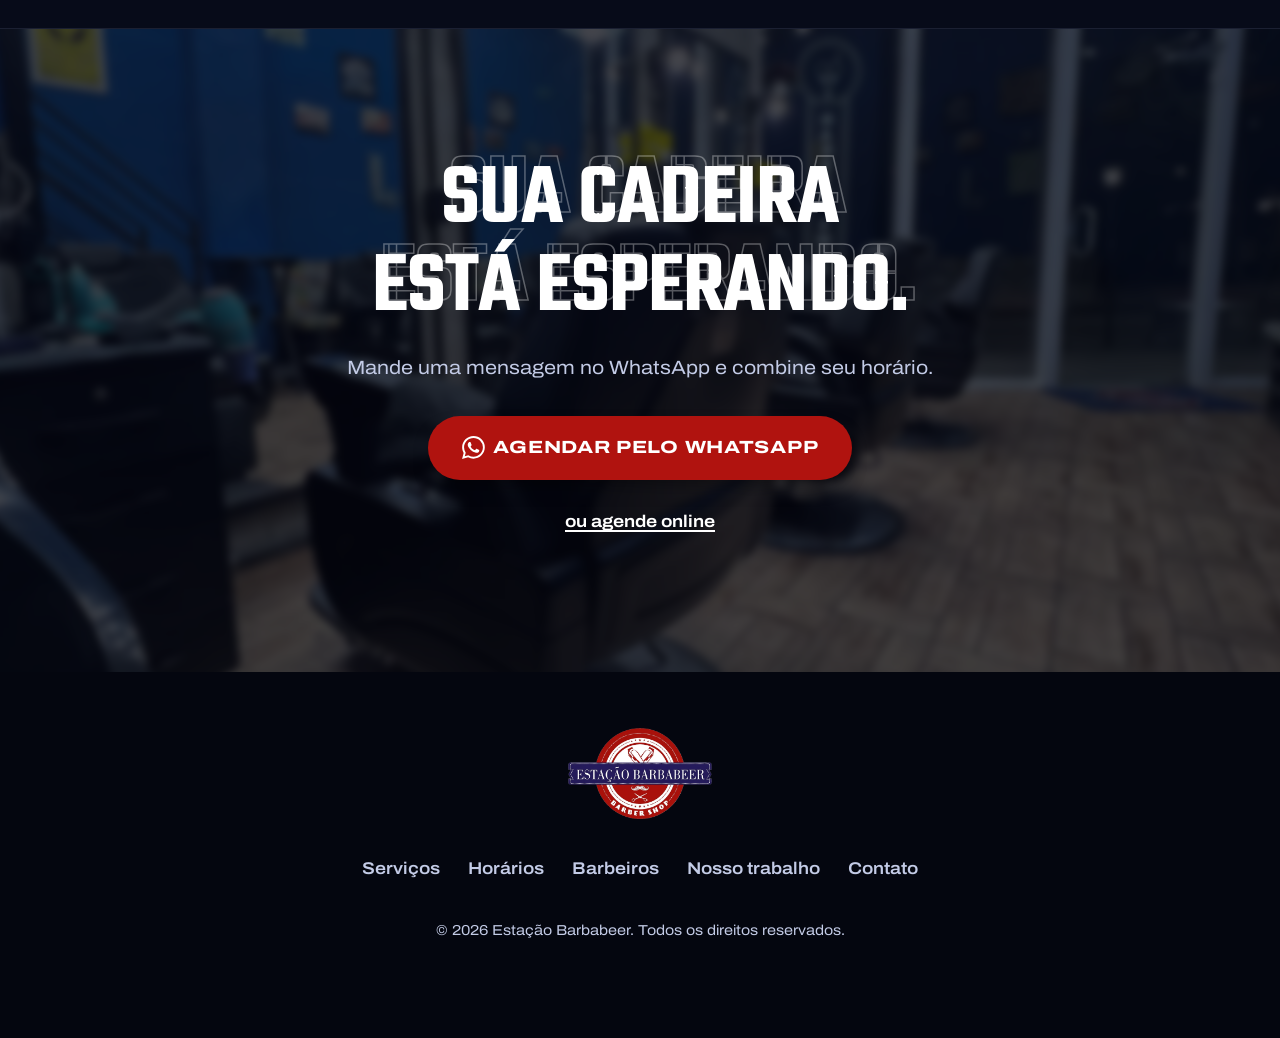
==== commit 158e11dc: "Seção dos barbeiros e fotos de fundo Três fotos lado a lado (Wanderson, Danillo e Pedro); a tocada c" ====
--- a/index.html
+++ b/index.html
@@ -54,6 +54,7 @@
       <nav class="topbar__nav" id="menu" aria-label="Principal">
         <a href="#servicos">Serviços</a>
         <a href="#horarios">Horários</a>
+        <a href="#equipe">Barbeiros</a>
         <a href="#trabalho">Nosso trabalho</a>
         <a href="#contato">Contato</a>
       </nav>
@@ -229,6 +230,57 @@
       </div>
     </section>
 
+    <!-- BARBEIROS: três fotos lado a lado; a tocada cresce e mostra o nome.
+         Para cada barbeiro, preencha data-nome e data-foto no .crew__item
+         (foto: caminho de uma imagem retrato, ex. assets/equipe/joao.webp). -->
+    <section class="team field field--deep" id="equipe" aria-labelledby="equipe-titulo">
+      <img class="team__bg" src="assets/geladeira-fundo.webp" width="1600" height="1055" alt="" loading="lazy" decoding="async">
+      <div class="wrap">
+        <div class="team__head">
+          <h2 class="display" id="equipe-titulo" data-echo="Escolha seu barbeiro.">Escolha seu barbeiro.</h2>
+          <p>Decida quem vai pagar a sua bebida!</p>
+        </div>
+        <ul class="crew" role="list">
+          <li class="crew__item is-open" data-num="01" data-nome="Wanderson" data-foto="assets/equipe/wanderson.webp">
+            <button class="crew__toggle" type="button" aria-expanded="true" aria-controls="crew-1"><span class="sr">Ver o barbeiro nº 01</span></button>
+            <div class="crew__photo"><span class="crew__ph">Foto a preencher</span></div>
+            <span class="crew__num" aria-hidden="true"><span class="crew__num-n">01</span><span class="crew__num-name"></span></span>
+            <div class="crew__info" id="crew-1">
+              <p class="crew__tag">Barbeiro nº 01</p>
+              <h3 class="crew__name"><span class="tbd">Nome</span></h3>
+              <a class="btn btn--red crew__go" href="#contato">
+                <svg class="ico"><use href="#i-whats"/></svg><span class="crew__go-label">Agendar horário</span>
+              </a>
+            </div>
+          </li>
+          <li class="crew__item" data-num="02" data-nome="Danillo" data-foto="assets/equipe/danillo.webp">
+            <button class="crew__toggle" type="button" aria-expanded="false" aria-controls="crew-2"><span class="sr">Ver o barbeiro nº 02</span></button>
+            <div class="crew__photo"><span class="crew__ph">Foto a preencher</span></div>
+            <span class="crew__num" aria-hidden="true"><span class="crew__num-n">02</span><span class="crew__num-name"></span></span>
+            <div class="crew__info" id="crew-2">
+              <p class="crew__tag">Barbeiro nº 02</p>
+              <h3 class="crew__name"><span class="tbd">Nome</span></h3>
+              <a class="btn btn--red crew__go" href="#contato">
+                <svg class="ico"><use href="#i-whats"/></svg><span class="crew__go-label">Agendar horário</span>
+              </a>
+            </div>
+          </li>
+          <li class="crew__item" data-num="03" data-nome="Pedro" data-foto="assets/equipe/pedro.webp">
+            <button class="crew__toggle" type="button" aria-expanded="false" aria-controls="crew-3"><span class="sr">Ver o barbeiro nº 03</span></button>
+            <div class="crew__photo"><span class="crew__ph">Foto a preencher</span></div>
+            <span class="crew__num" aria-hidden="true"><span class="crew__num-n">03</span><span class="crew__num-name"></span></span>
+            <div class="crew__info" id="crew-3">
+              <p class="crew__tag">Barbeiro nº 03</p>
+              <h3 class="crew__name"><span class="tbd">Nome</span></h3>
+              <a class="btn btn--red crew__go" href="#contato">
+                <svg class="ico"><use href="#i-whats"/></svg><span class="crew__go-label">Agendar horário</span>
+              </a>
+            </div>
+          </li>
+        </ul>
+      </div>
+    </section>
+
     <!-- NOSSO TRABALHO: molduras para fotos reais -->
     <section class="work field field--navy" id="trabalho" aria-labelledby="trabalho-titulo">
       <div class="wrap">
@@ -281,6 +333,7 @@
 
     <!-- CHAMADA FINAL -->
     <section class="closing" aria-labelledby="final-titulo">
+      <img class="closing__bg" src="assets/cadeiras-fundo.webp" width="1600" height="900" alt="" loading="lazy" decoding="async">
       <div class="wrap closing__inner">
         <h2 class="display closing__title" id="final-titulo" data-echo="Sua cadeira está esperando.">Sua cadeira está esperando.</h2>
         <p>Mande uma mensagem no WhatsApp e combine seu horário.</p>
@@ -298,6 +351,7 @@
       <nav aria-label="Rodapé">
         <a href="#servicos">Serviços</a>
         <a href="#horarios">Horários</a>
+        <a href="#equipe">Barbeiros</a>
         <a href="#trabalho">Nosso trabalho</a>
         <a href="#contato">Contato</a>
       </nav>
--- a/css/style.css
+++ b/css/style.css
@@ -474,6 +474,90 @@
 }
 .board__note { margin-top: 1rem; font-size: 0.92rem; color: var(--on-navy-soft); }
 
+/* ---------- Barbeiros: tres fotos; a escolhida cresce ---------- */
+/* Foto da geladeira de bebidas ao fundo (combina com "quem vai pagar a sua bebida"), sob o mesmo desfoque e filtro escuro */
+.team { overflow: hidden; }
+.team__bg {
+  position: absolute; inset: 0; width: 100%; height: 100%;
+  object-fit: cover; object-position: 50% 50%;
+  /* pouco desfoque e cor contida: da para reconhecer as bebidas sem disputar com os barbeiros */
+  filter: blur(5px) saturate(0.5); transform: scale(1.06);
+  z-index: 0;
+}
+.team::before {
+  content: ""; position: absolute; inset: 0; z-index: 1;
+  background: rgb(4 6 15 / 0.78);
+}
+.team > .wrap { position: relative; z-index: 2; }
+.team__head { text-align: center; display: grid; justify-items: center; gap: 1rem; margin-bottom: 3rem; }
+.team__head p { color: var(--on-navy-soft); max-width: 32rem; font-size: 1.15rem; }
+.crew { display: flex; gap: clamp(0.6rem, 1.5vw, 1rem); height: clamp(26rem, 62vh, 36rem); }
+.crew__item {
+  position: relative; flex: 1 1 0; min-width: 0; border-radius: 16px; overflow: hidden;
+  background: var(--navy); box-shadow: 0 24px 50px -28px rgb(0 0 0 / 0.75);
+  transition: flex-grow 0.7s var(--ease-out);
+}
+.crew__item.is-open { flex-grow: 3.2; }
+.crew__toggle { position: absolute; inset: 0; z-index: 3; width: 100%; padding: 0; border: 0; background: none; cursor: pointer; border-radius: inherit; }
+.crew__item.is-open .crew__toggle { cursor: default; }
+.crew__toggle:focus-visible { outline-offset: -4px; }
+.crew__photo {
+  position: absolute; inset: 0; display: flex; align-items: start; justify-content: center; padding: 1.25rem;
+  background:
+    repeating-linear-gradient(-45deg, rgb(255 255 255 / 0.03) 0 14px, transparent 14px 28px),
+    var(--navy);
+  box-shadow: inset 0 0 0 2px rgb(255 255 255 / 0.18); border-radius: inherit;
+  filter: grayscale(0.7) brightness(0.6);
+  transition: filter 0.6s var(--ease-out), transform 0.9s var(--ease-out);
+}
+.crew__photo:has(img) { box-shadow: none; padding: 0; }
+.crew__photo img { position: absolute; inset: 0; width: 100%; height: 100%; object-fit: cover; object-position: 50% 15%; }
+.crew__item:hover .crew__photo { filter: grayscale(0.3) brightness(0.8); }
+.crew__item.is-open .crew__photo { filter: none; transform: scale(1.03); }
+.crew__ph {
+  font-size: 0.8rem; font-weight: 700; letter-spacing: 0.06em; text-transform: uppercase;
+  color: var(--on-navy-soft); text-align: center;
+}
+/* sombra embaixo para o texto ler sobre a foto */
+.crew__item::after {
+  content: ""; position: absolute; inset: 45% 0 0; z-index: 1; pointer-events: none;
+  background: linear-gradient(transparent, rgb(4 6 15 / 0.9));
+}
+.crew__num {
+  position: absolute; left: 50%; bottom: 1rem; z-index: 2; translate: -50% 0;
+  display: grid; justify-items: center; gap: 0.35rem; white-space: nowrap;
+  transition: opacity 0.3s;
+}
+.crew__num-n { font-family: var(--display); font-size: 2.6rem; line-height: 1; color: var(--white); }
+/* com o nome preenchido, so o nome aparece; o numero fica so enquanto falta o nome */
+.crew__num-name:empty { display: none; }
+.crew__num:has(.crew__num-name:not(:empty)) .crew__num-n { display: none; }
+.crew__num-name {
+  font-family: var(--display); font-weight: 600; text-transform: uppercase;
+  font-size: clamp(1.3rem, 2.2vw, 1.8rem); line-height: 1; color: var(--white);
+}
+.crew__item.is-open .crew__num { opacity: 0; }
+.crew__info {
+  position: absolute; left: 0; right: 0; bottom: 0; z-index: 4;
+  display: grid; gap: 0.6rem; justify-items: start; padding: clamp(1.25rem, 3vw, 2rem);
+  opacity: 0; translate: 0 16px; visibility: hidden;
+  transition: opacity 0.3s, translate 0.3s, visibility 0s 0.3s;
+}
+.crew__item.is-open .crew__info {
+  opacity: 1; translate: 0 0; visibility: visible;
+  transition: opacity 0.45s 0.3s, translate 0.55s 0.3s var(--ease-out), visibility 0s;
+}
+.crew__tag {
+  font-size: 0.8rem; font-weight: 700; letter-spacing: 0.14em; text-transform: uppercase;
+  color: var(--on-navy-soft);
+}
+.crew__name {
+  font-family: var(--display); font-weight: 600; text-transform: uppercase;
+  font-size: clamp(2.6rem, 5vw, 4rem); line-height: 0.95; margin-bottom: 0.4rem;
+  white-space: nowrap;
+}
+.crew__name .tbd { font-size: 0.6em; }
+
 /* ---------- Nosso trabalho ---------- */
 .work__head {
   display: flex; flex-wrap: wrap; align-items: end; justify-content: space-between;
@@ -550,7 +634,18 @@
   padding-block: var(--section);
   text-align: center; overflow: hidden;
 }
-.closing__inner { display: grid; justify-items: center; gap: 1.25rem; }
+/* Foto das cadeiras vazias ao fundo ("sua cadeira esta esperando"): desfoque leve para a cadeira ser reconhecivel */
+.closing__bg {
+  position: absolute; inset: 0; width: 100%; height: 100%;
+  object-fit: cover; object-position: 45% 60%;
+  filter: blur(4px); transform: scale(1.06);
+  z-index: 0;
+}
+.closing::before {
+  content: ""; position: absolute; inset: 0; z-index: 1;
+  background: rgb(4 6 15 / 0.75);
+}
+.closing__inner { position: relative; z-index: 2; display: grid; justify-items: center; gap: 1.25rem; }
 .closing__title { font-size: clamp(2.4rem, 7vw, 5.5rem); max-width: 14ch; }
 .closing p { color: var(--on-navy-soft); font-size: 1.2rem; margin-bottom: 0.75rem; }
 .closing__alt {
@@ -650,6 +745,16 @@
   }
   .carousel-nav__dot[aria-current="true"]::before { background: var(--star); transform: scale(1.35); }
   .reviews__actions { margin-top: 1.75rem; }
+  /* Celular: as fotos ficam empilhadas; a tocada cresce para baixo */
+  .team__head { margin-bottom: 2rem; }
+  .crew { flex-direction: column; height: auto; gap: 0.6rem; }
+  .crew__item { flex: 0 0 5.5rem; transition: flex-basis 0.7s var(--ease-out); }
+  .crew__item.is-open { flex-basis: 27rem; }
+  .crew__photo { align-items: center; justify-content: end; }
+  .crew__num { left: 1.25rem; bottom: 50%; translate: 0 50%; justify-items: start; gap: 0.25rem; }
+  .crew__num-name { font-size: 1.7rem; }
+  .crew__photo img { object-position: 50% 30%; }
+  .crew__go { width: 100%; justify-content: center; }
   .work__grid { grid-template-columns: 1fr 1fr; }
   .float-whats { display: grid; }
   .board__day small { display: block; width: max-content; margin: 0.25rem 0 0; }
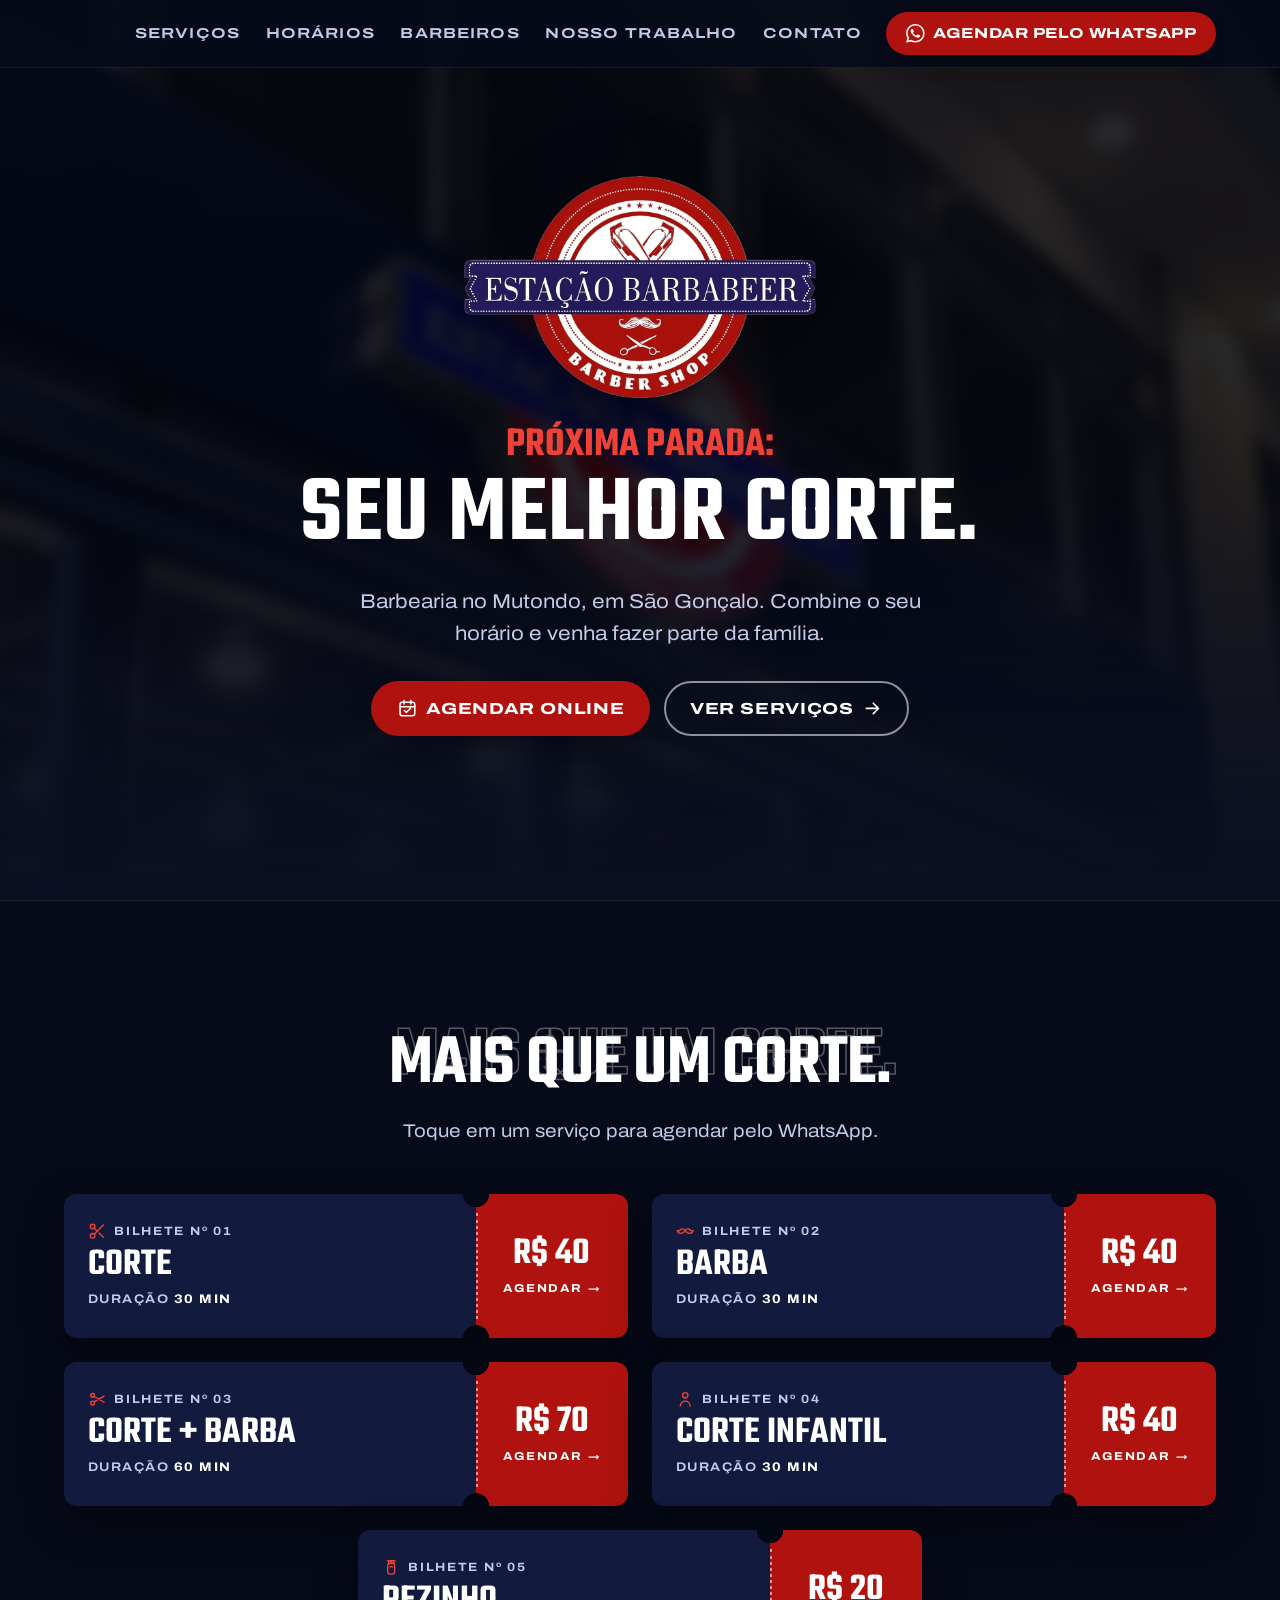
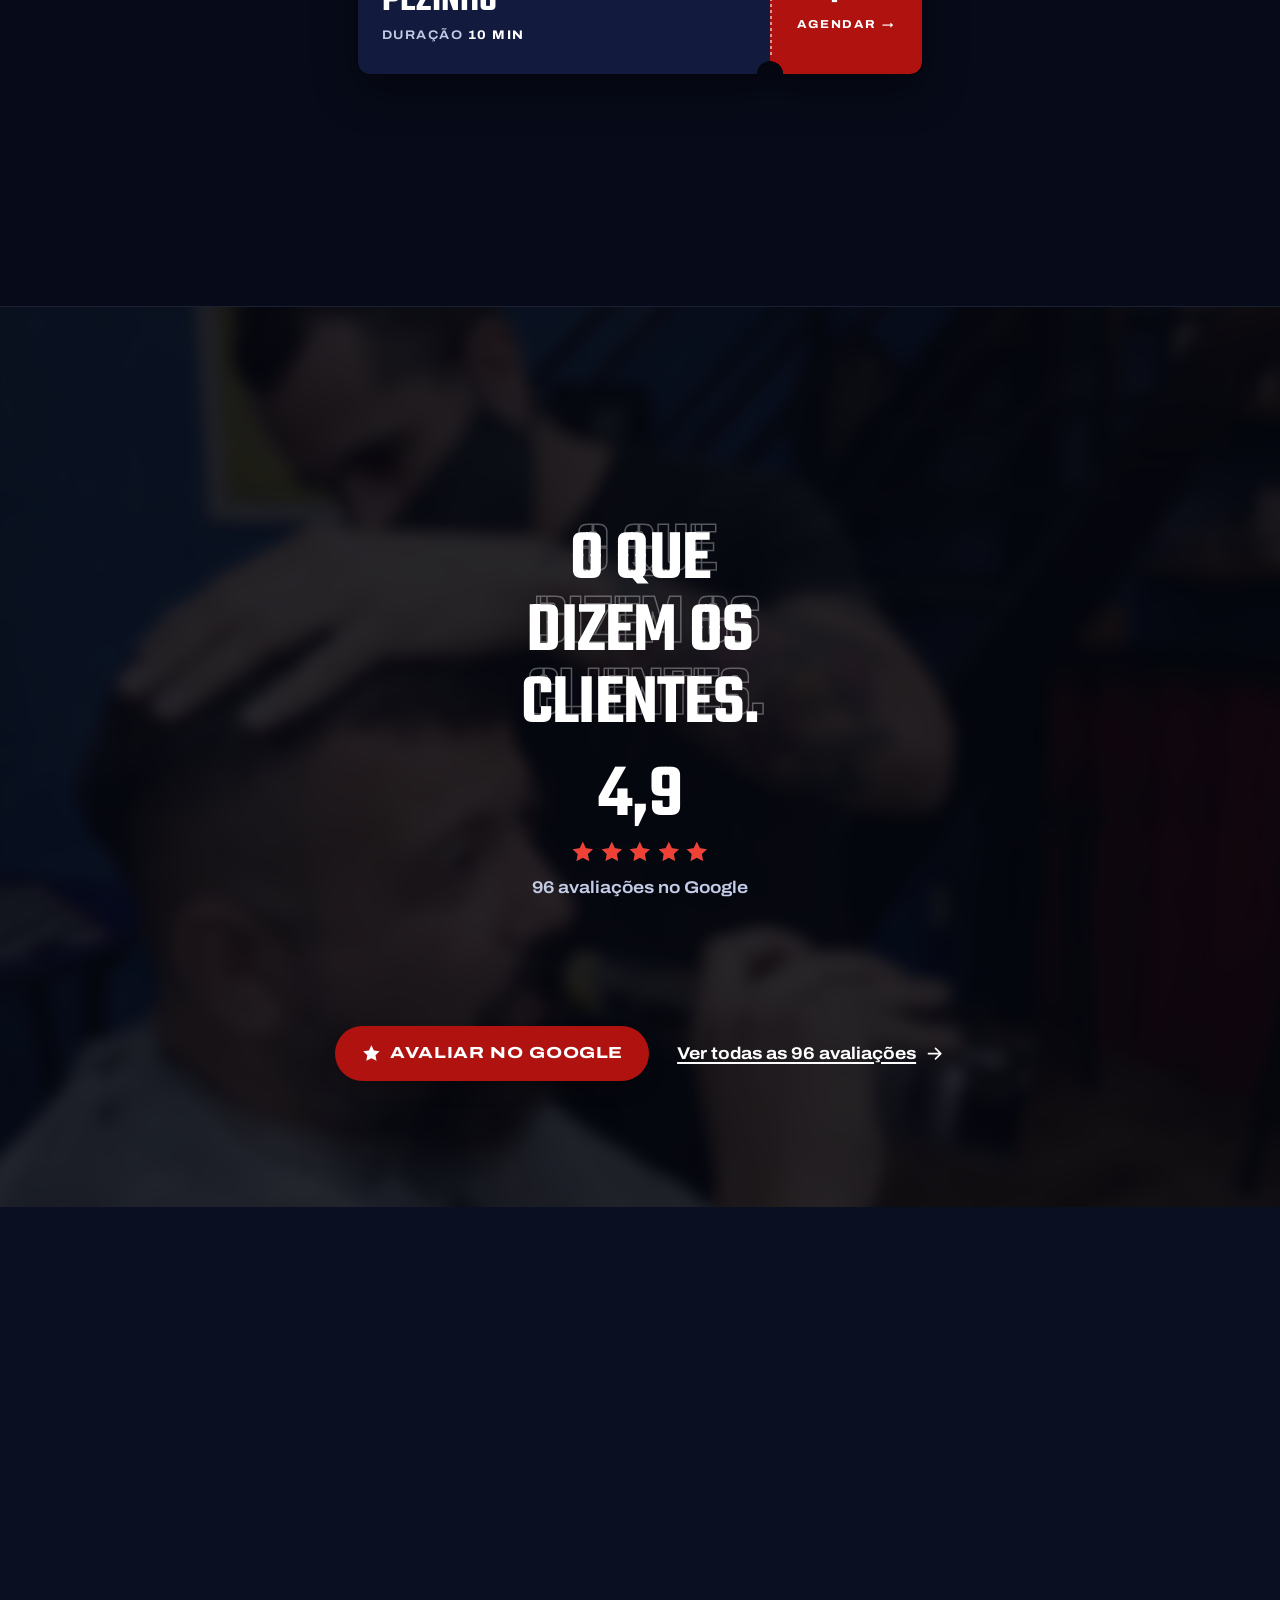
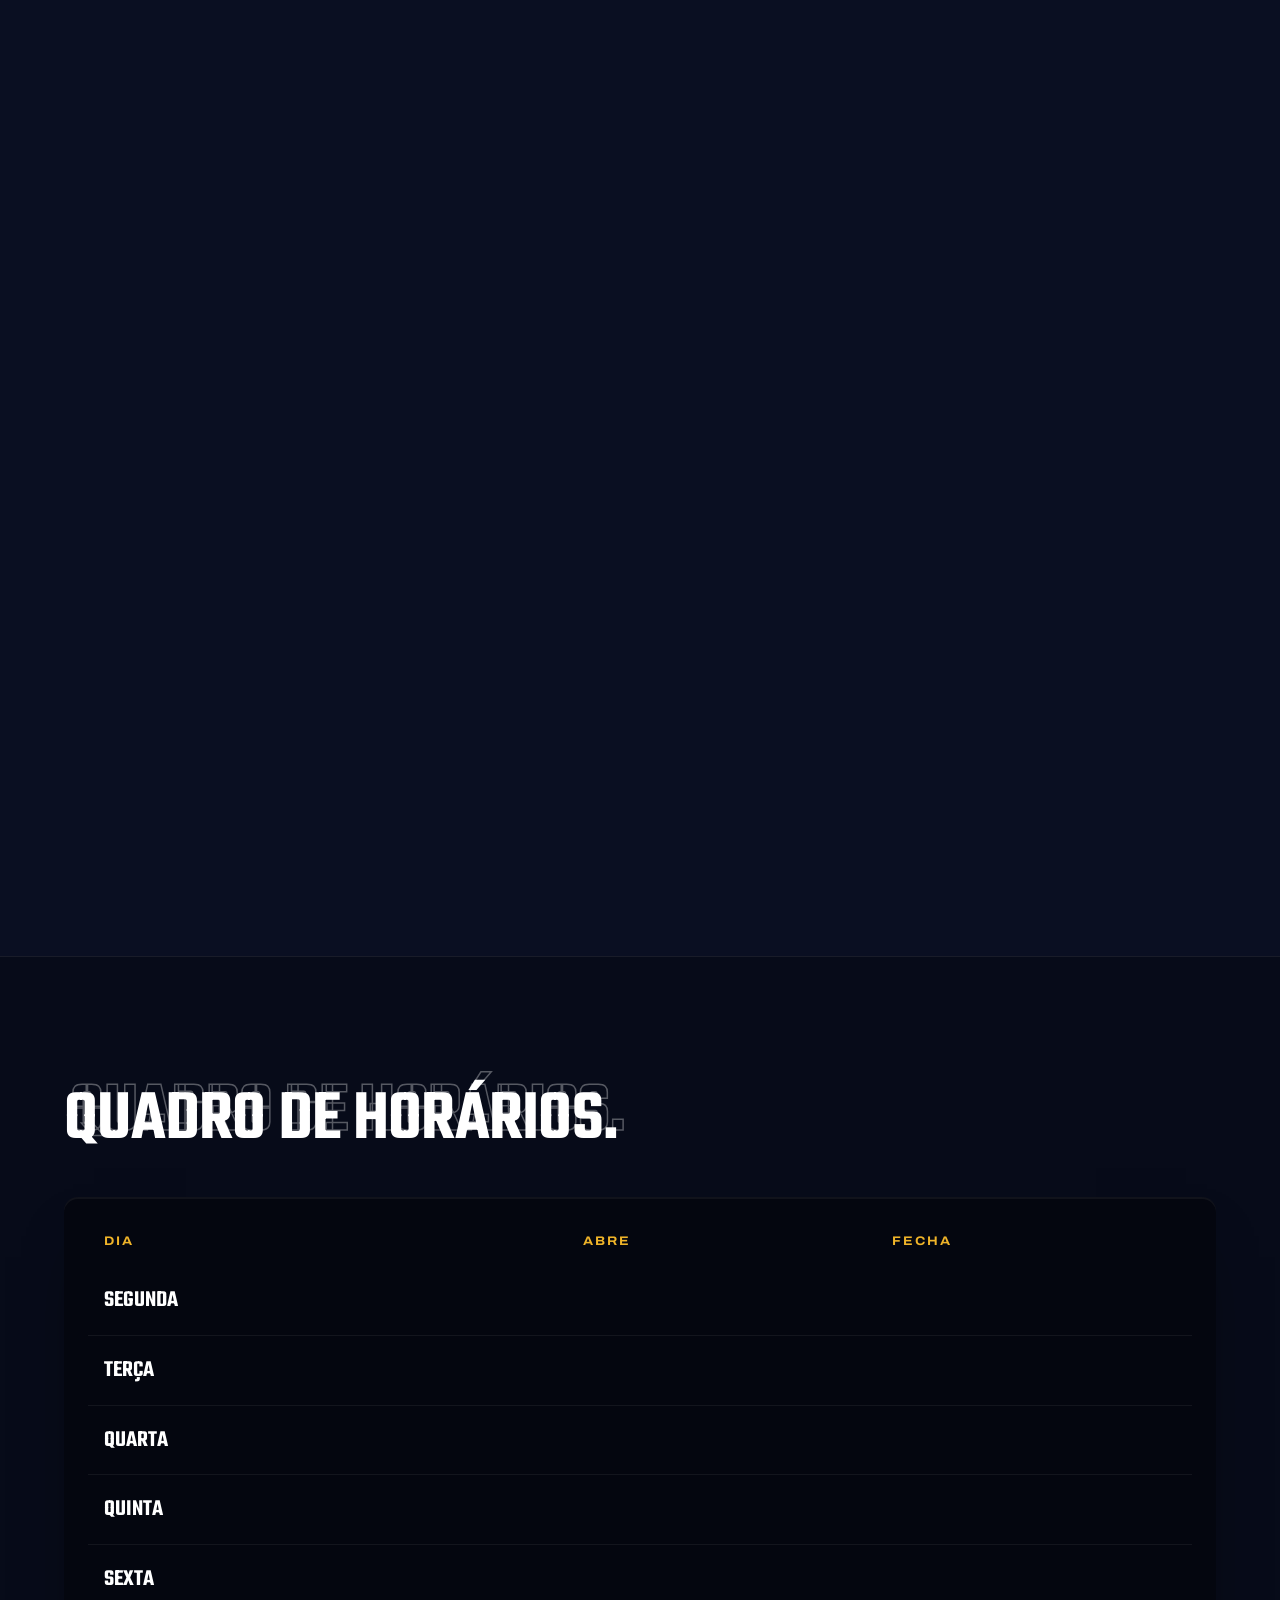
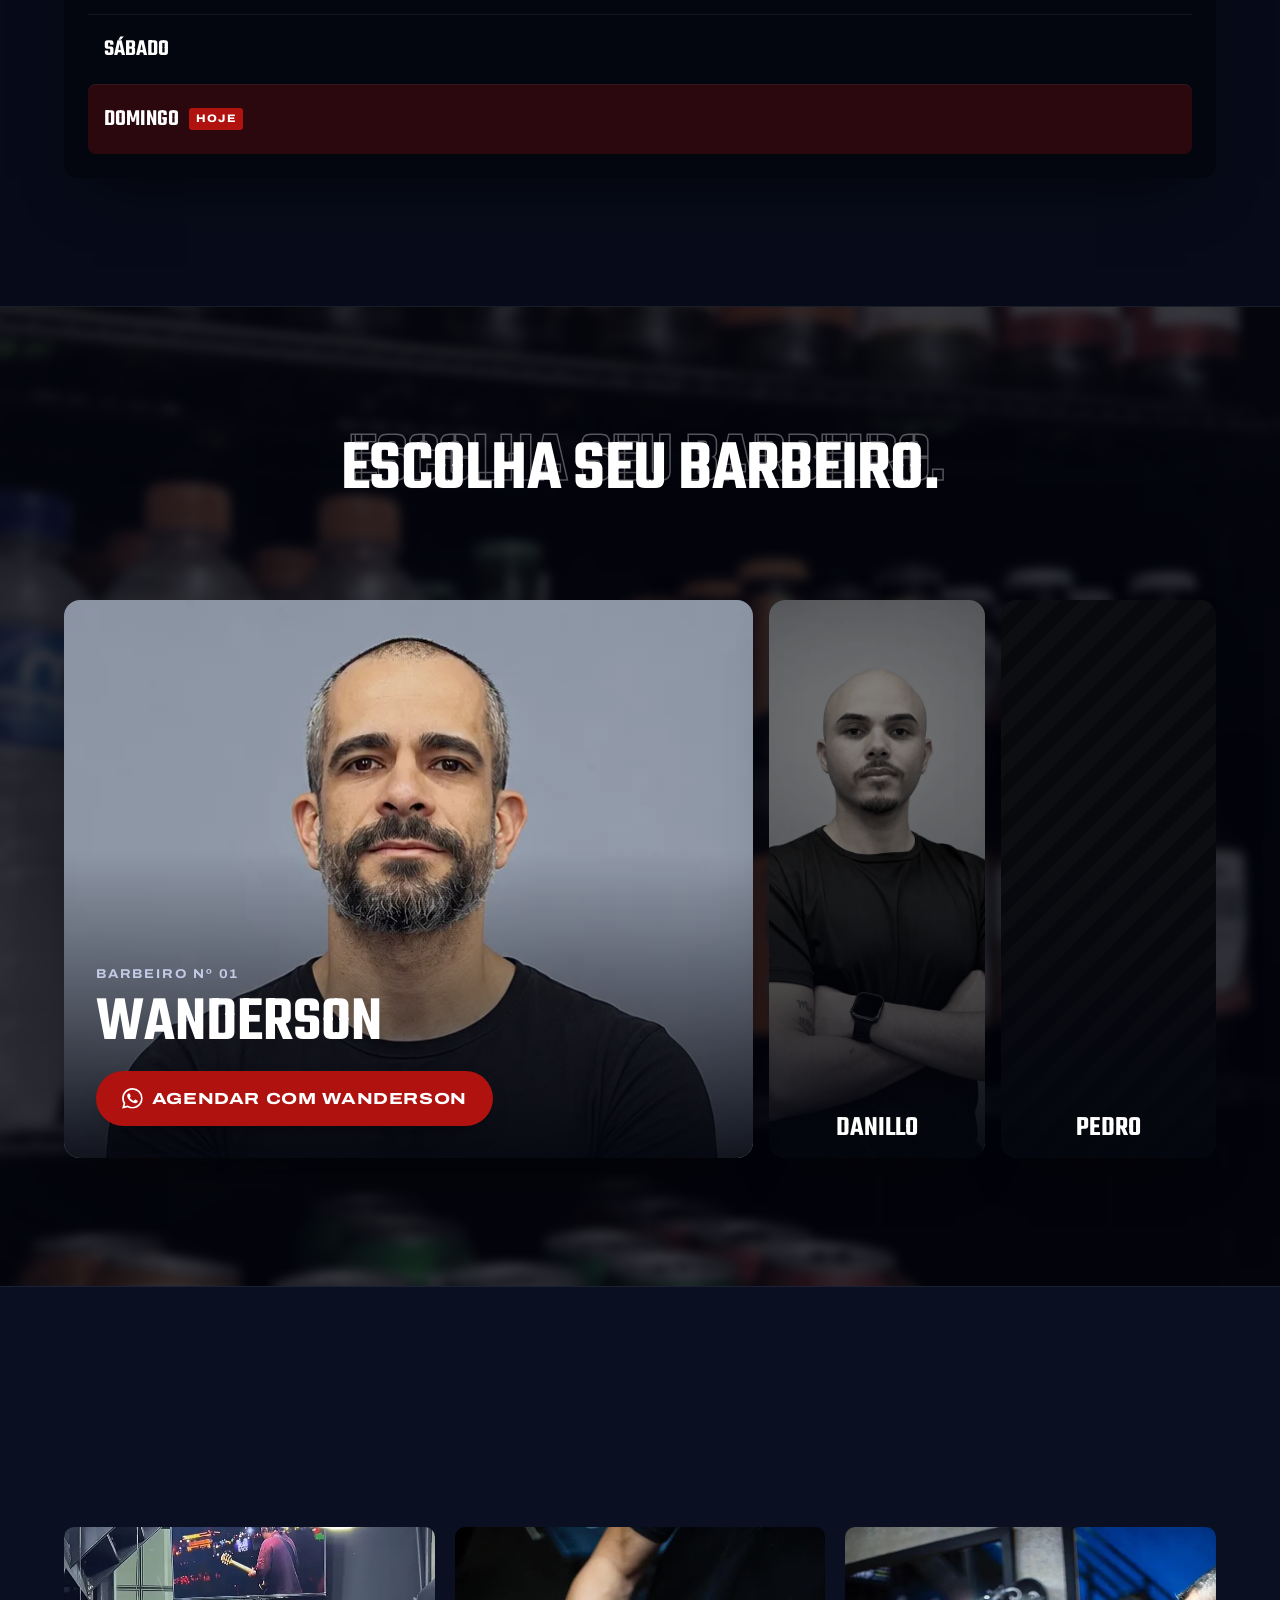
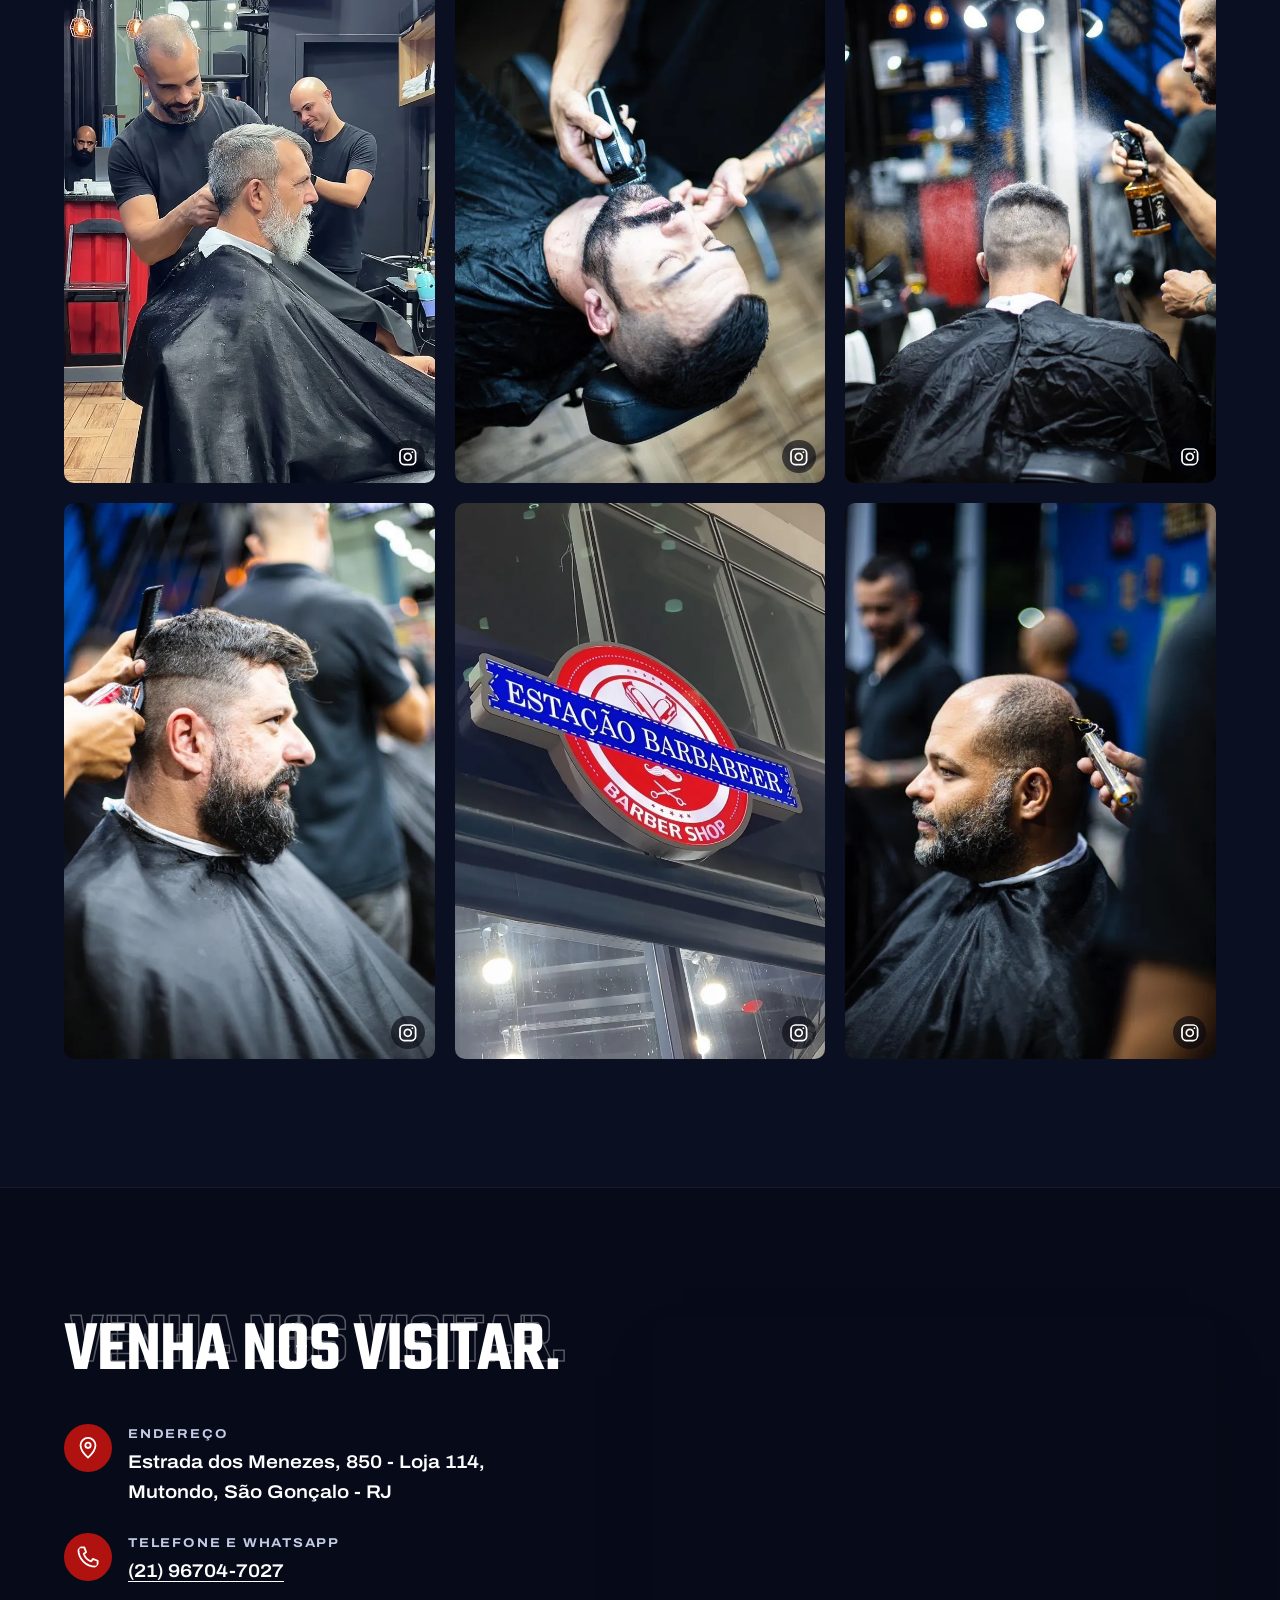
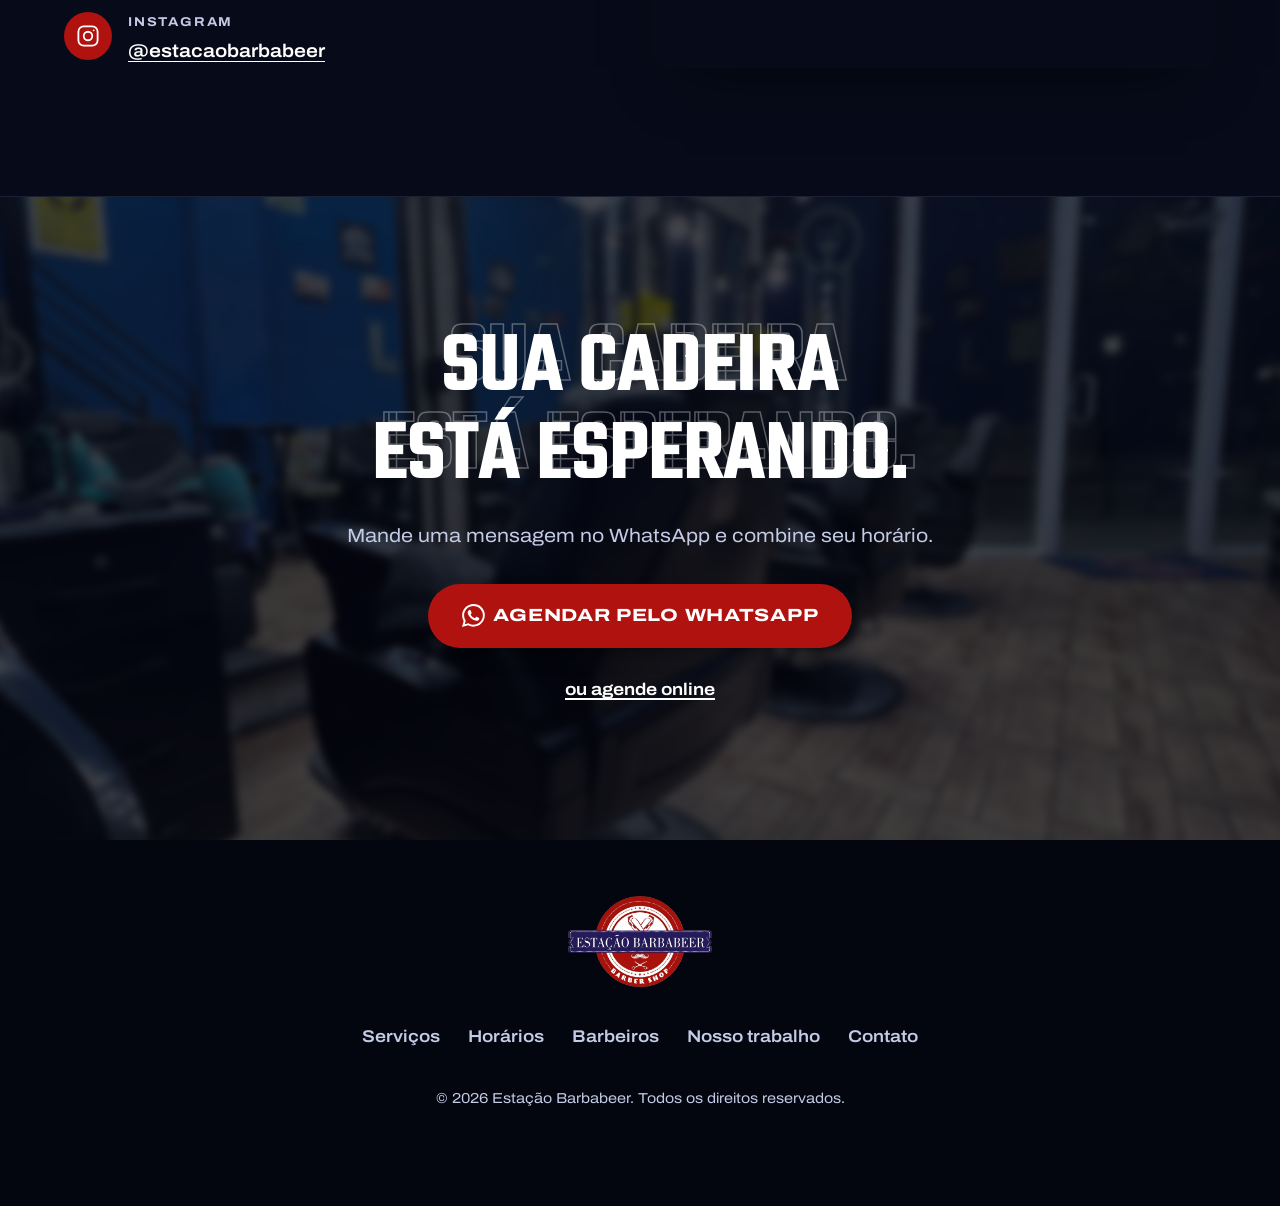
==== commit fd6dff3a: "Pezinho nos serviços Bilhete nº 05: 10 min, R$ 20, com ícone de máquina. Com número ímpar de bilhete" ====
--- a/index.html
+++ b/index.html
@@ -32,6 +32,7 @@
     <symbol id="i-razor" viewBox="0 0 24 24"><path d="M3 15 15 3l3 3L6 18z"/><path d="M6 18l-2.5 2.5M12 9l3 3"/></symbol>
     <symbol id="i-mustache" viewBox="0 0 24 24"><path d="M12 11c-1.6-2.4-5-2.6-6.6-.6-1 1.3-2.6 1.6-3.9.6.4 3 3.5 4.6 6.3 3.6 1.9-.7 3.2-1.8 4.2-3.6 1 1.8 2.3 2.9 4.2 3.6 2.8 1 5.9-.6 6.3-3.6-1.3 1-2.9.7-3.9-.6-1.6-2-5-1.8-6.6.6z"/></symbol>
     <symbol id="i-combo" viewBox="0 0 24 24"><circle cx="6" cy="7" r="2.5"/><circle cx="6" cy="17" r="2.5"/><path d="M8 8.5 21 16M8 15.5 21 8"/></symbol>
+    <symbol id="i-clipper" viewBox="0 0 24 24"><rect x="7.5" y="7" width="9" height="14" rx="3"/><path d="M7 3.5h10M8.5 3.5V7M11 3.5V7M13 3.5V7M15.5 3.5V7M10.5 11.5h3"/></symbol>
     <symbol id="i-child" viewBox="0 0 24 24"><circle cx="12" cy="7" r="3.5"/><path d="M5.5 21c.6-4 3.1-6.5 6.5-6.5s5.9 2.5 6.5 6.5"/></symbol>
     <symbol id="i-pin" viewBox="0 0 24 24"><path d="M12 21s-7-6.2-7-11.5a7 7 0 0 1 14 0C19 14.8 12 21 12 21z"/><circle cx="12" cy="9.5" r="2.5"/></symbol>
     <symbol id="i-phone" viewBox="0 0 24 24"><path d="M5 3h3.5l1.7 4.5-2.2 1.4a11 11 0 0 0 7.1 7.1l1.4-2.2L21 15.5V19a2 2 0 0 1-2 2A16 16 0 0 1 3 5a2 2 0 0 1 2-2z"/></symbol>
@@ -154,6 +155,19 @@
               </div>
             </div>
           </li>
+          <li class="ticket">
+            <div class="ticket__card">
+              <div class="ticket__body">
+                <p class="ticket__label"><svg class="ico"><use href="#i-clipper"/></svg>Bilhete nº 05</p>
+                <h3 class="ticket__name"><a class="ticket__link" data-service="Pezinho" href="#contato">Pezinho<span class="sr"> · agendar pelo WhatsApp</span></a></h3>
+                <p class="ticket__meta">Duração <strong>10 min</strong></p>
+              </div>
+              <div class="ticket__stub">
+                <p class="ticket__price">R$ 20</p>
+                <span class="ticket__go" aria-hidden="true">Agendar →</span>
+              </div>
+            </div>
+          </li>
         </ul>
         <div class="services__cta">
           <a class="btn btn--red" data-whatsapp href="#contato">
--- a/css/style.css
+++ b/css/style.css
@@ -244,6 +244,8 @@
   gap: clamp(1rem, 2vw, 1.5rem);
   margin-top: 3rem;
 }
+/* numero impar de bilhetes: o ultimo fica centralizado na sua linha */
+.ticket:last-child:nth-child(odd) { grid-column: 1 / -1; justify-self: center; width: calc((100% - clamp(1rem, 2vw, 1.5rem)) / 2); }
 .ticket {
   --stub: 9.5rem;
   --bite: 13px;
@@ -715,6 +717,7 @@
   .btn { font-variation-settings: "wdth" 100; letter-spacing: 0.03em; }
   .btn--lg { font-size: 1rem; padding-inline: 1.25rem; }
   .ticket-grid { grid-template-columns: 1fr; }
+  .ticket:last-child:nth-child(odd) { width: auto; justify-self: stretch; }
   .ticket { --stub: 7rem; }
   .ticket__body { padding: 1.1rem 1.15rem; }
   .ticket__price { font-size: 2rem; }
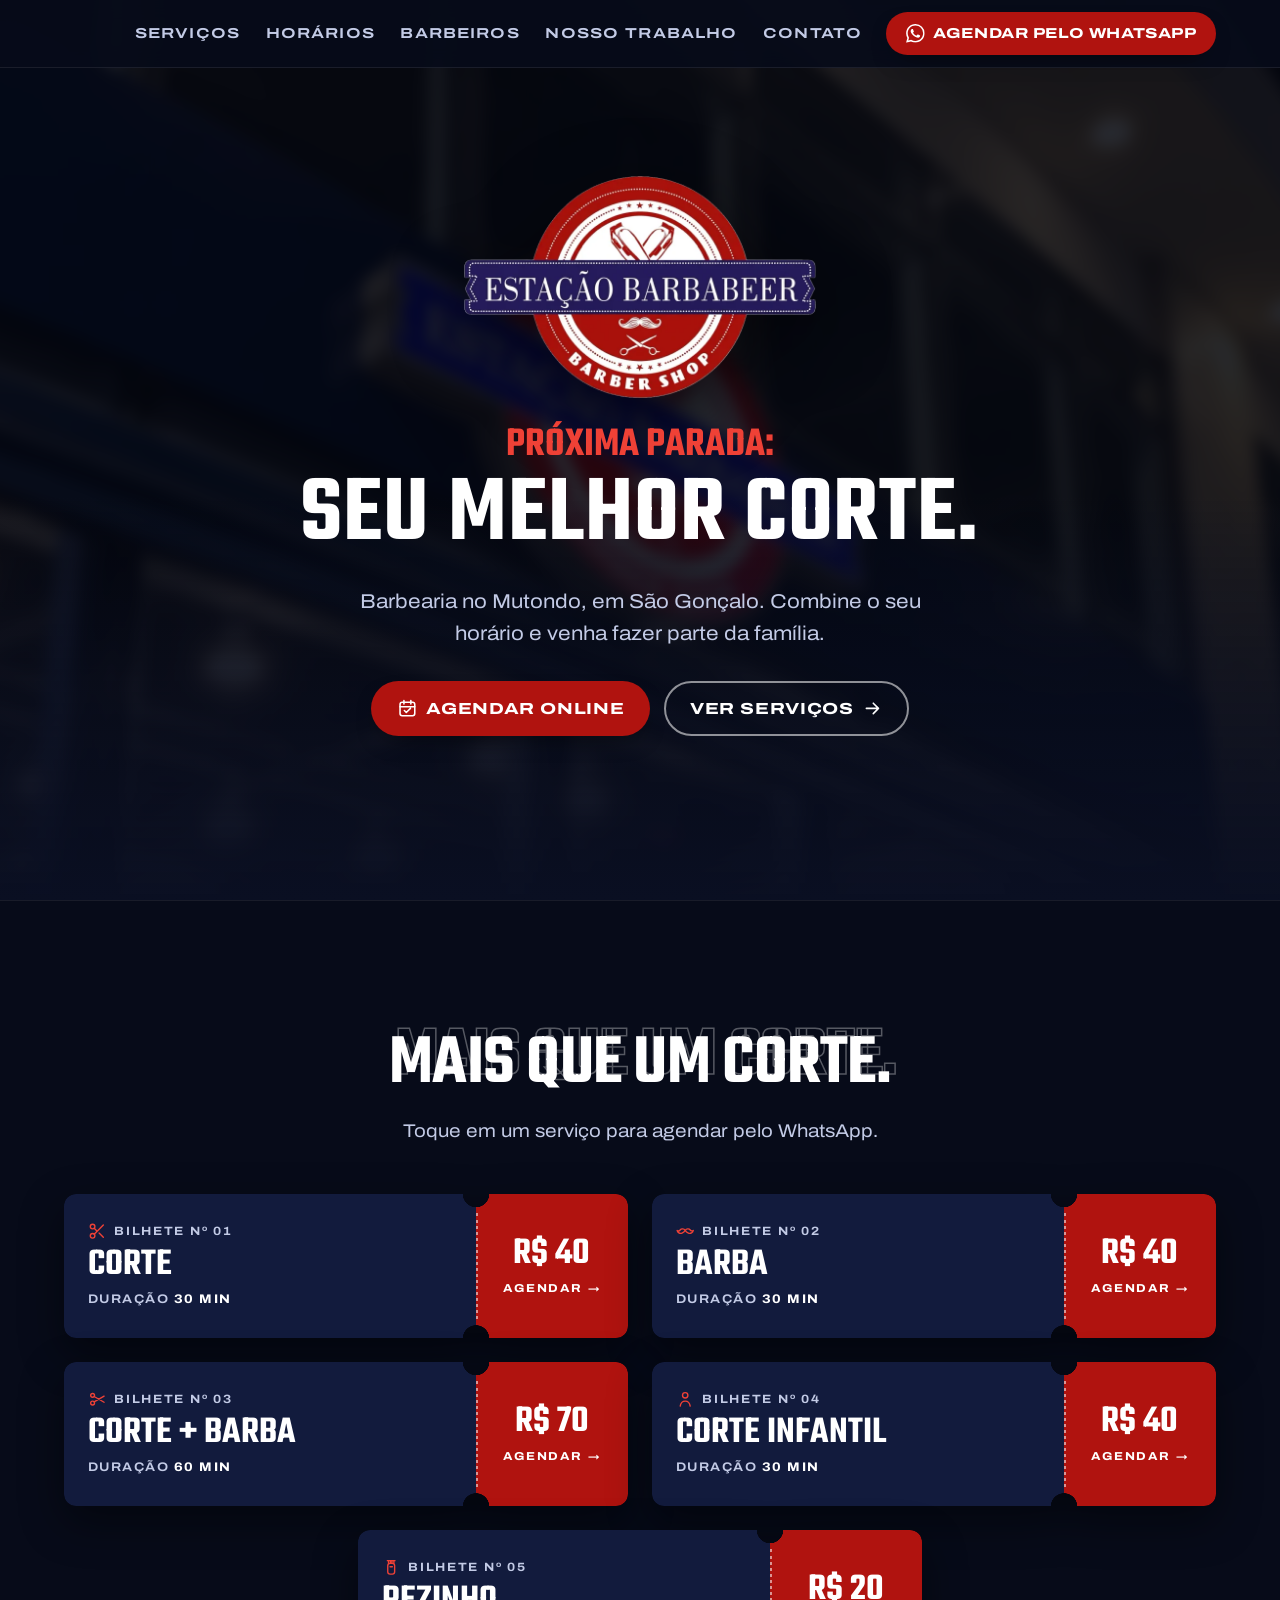
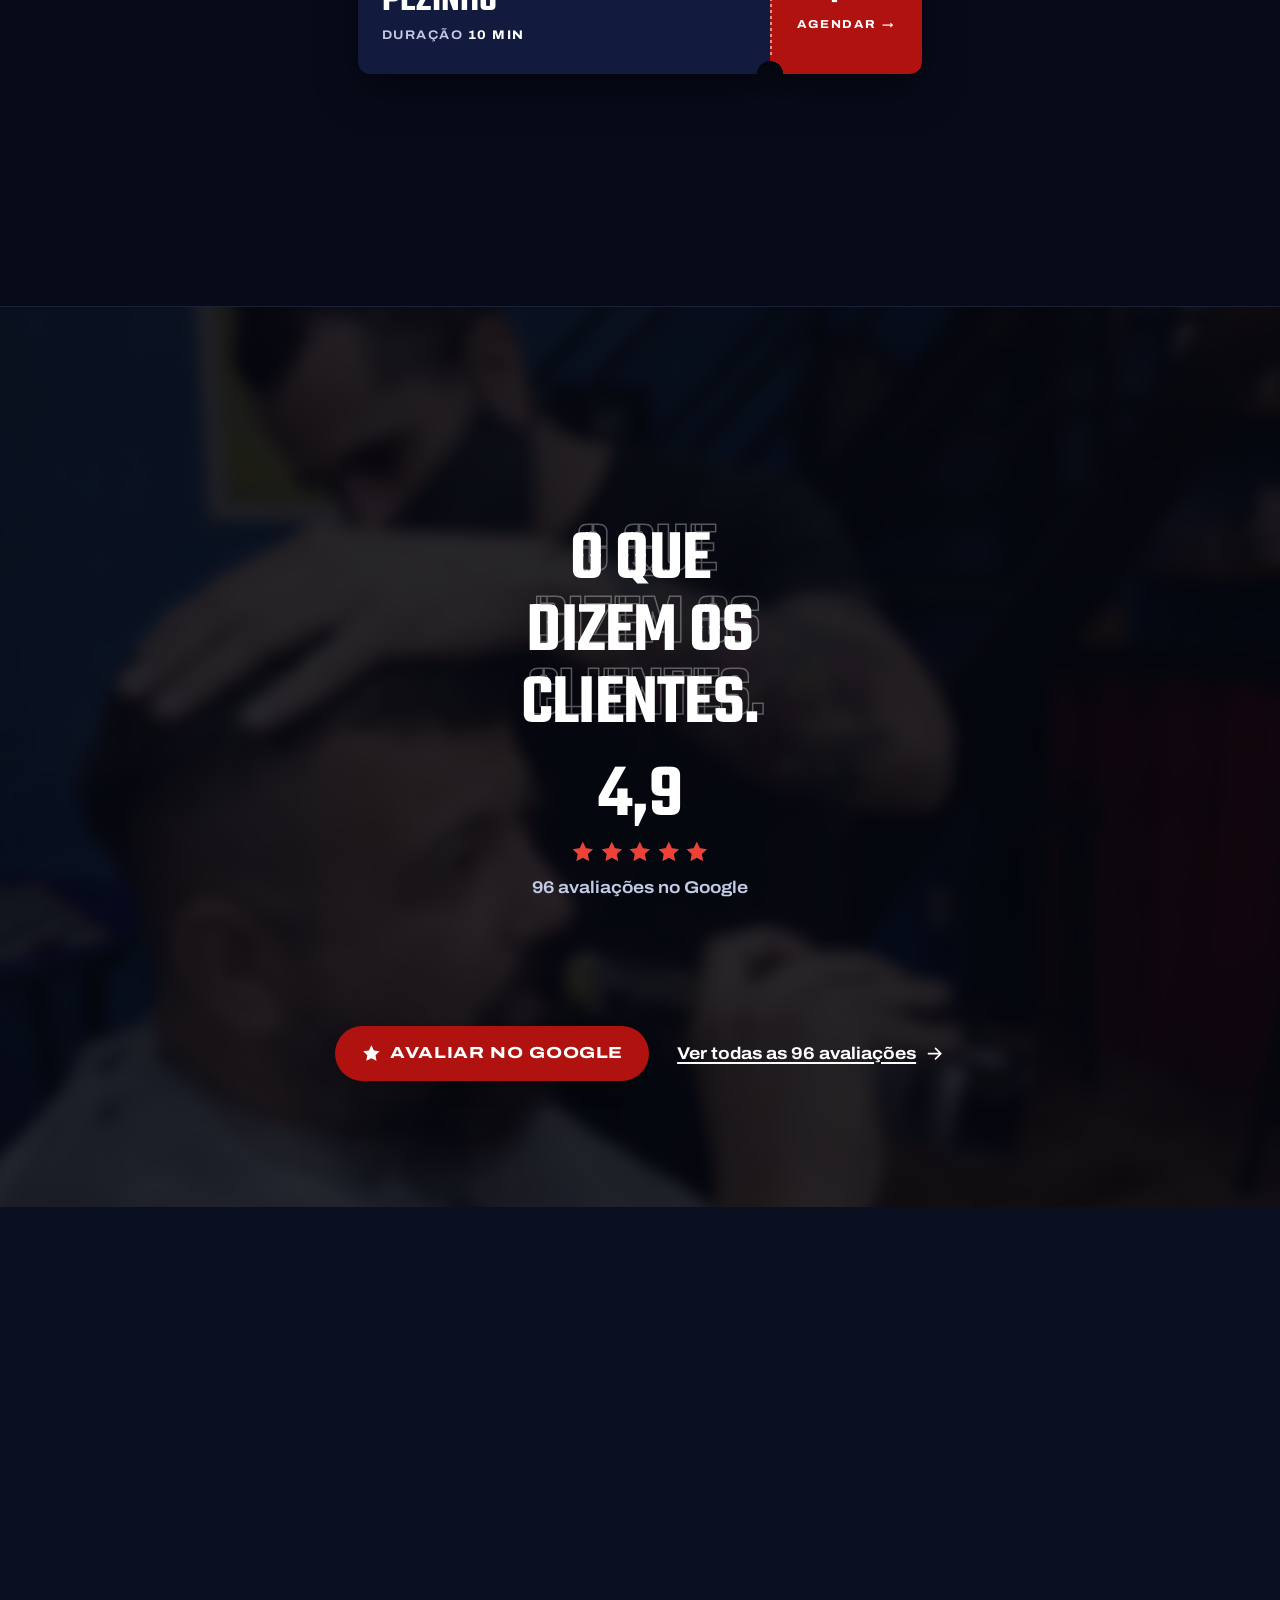
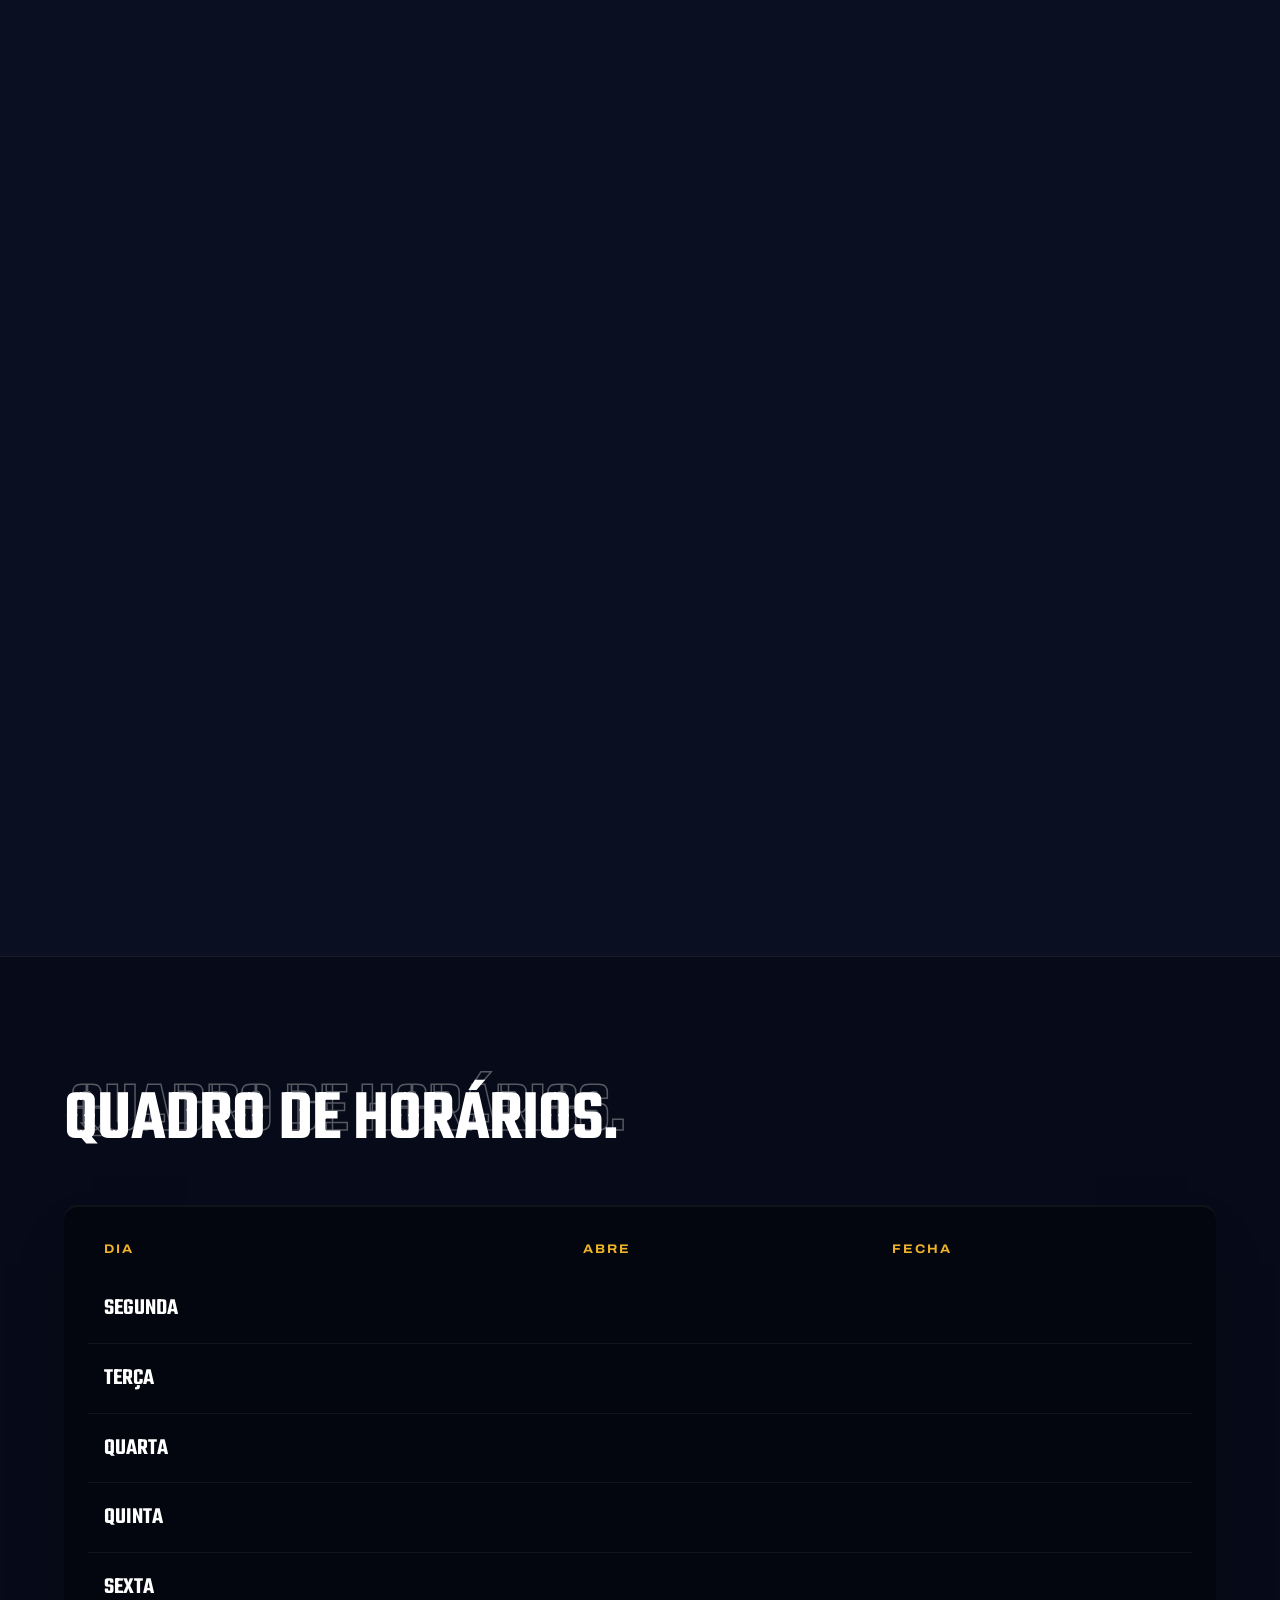
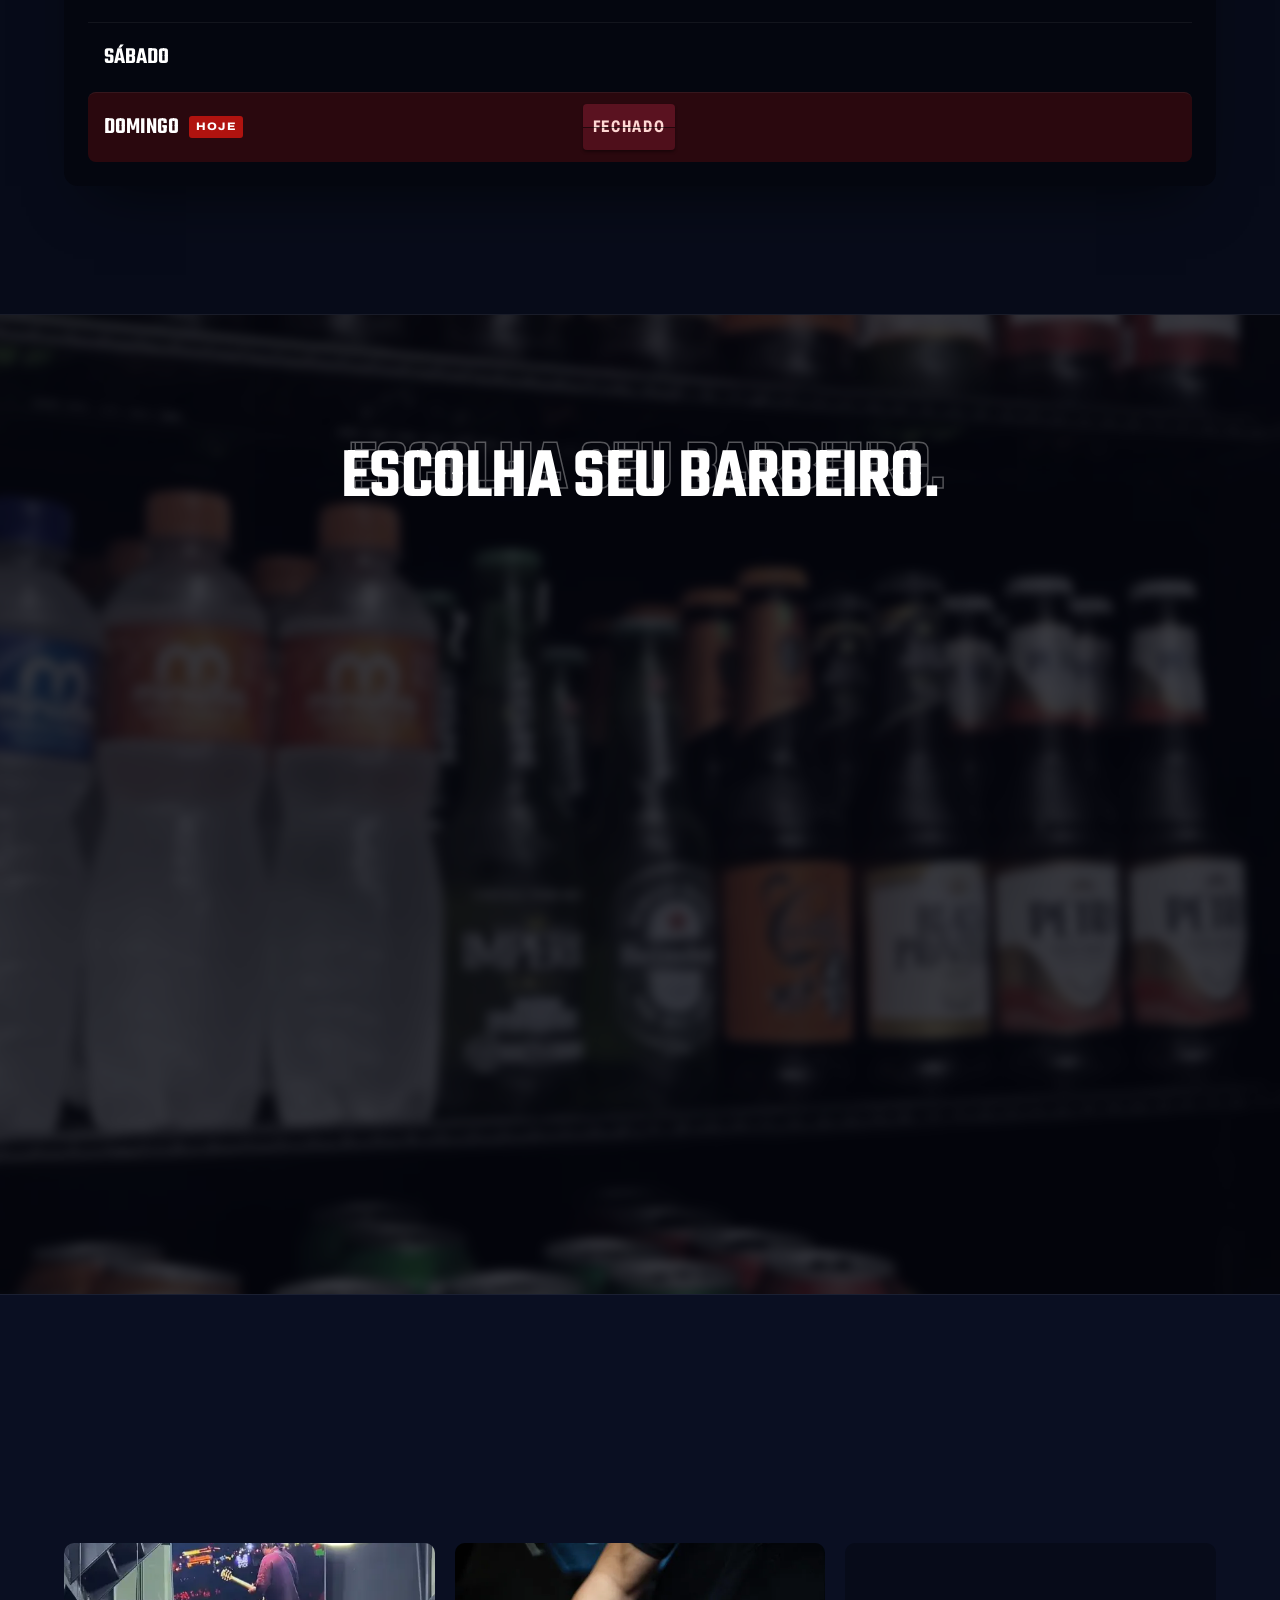
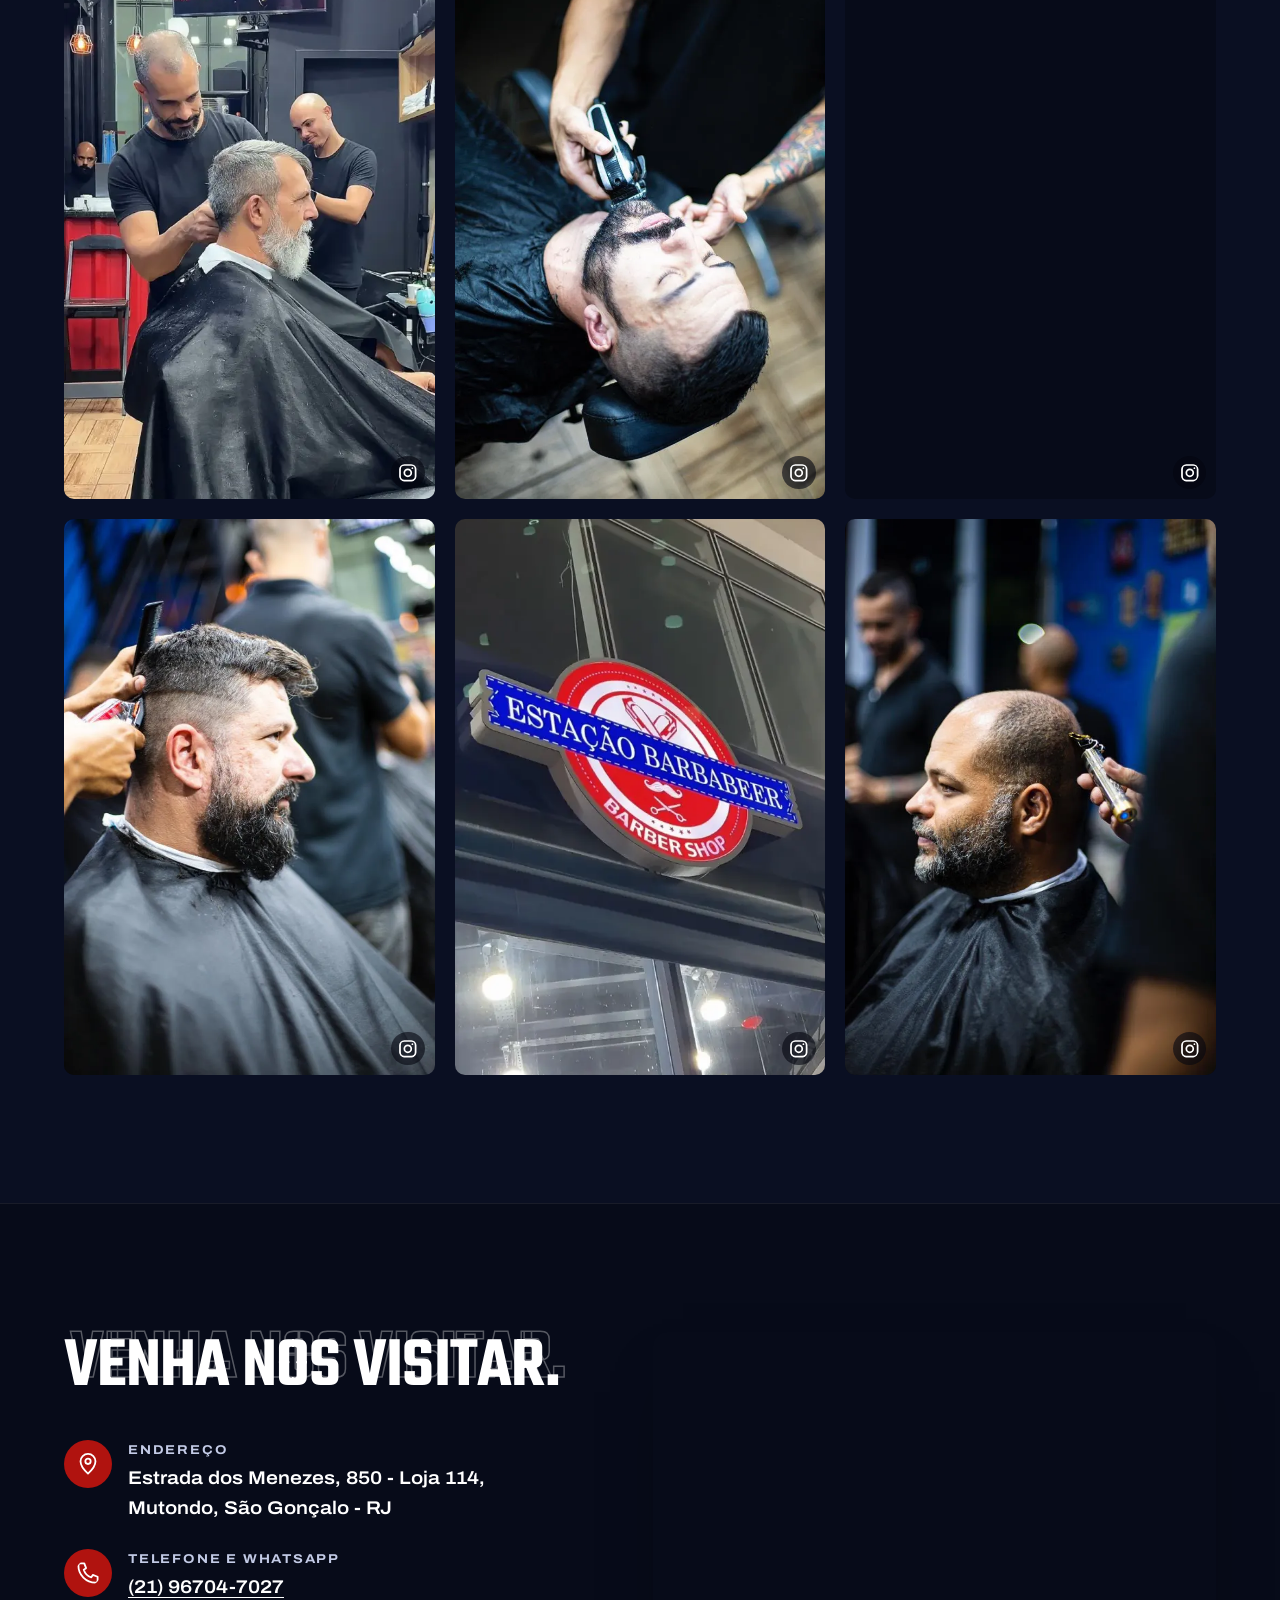
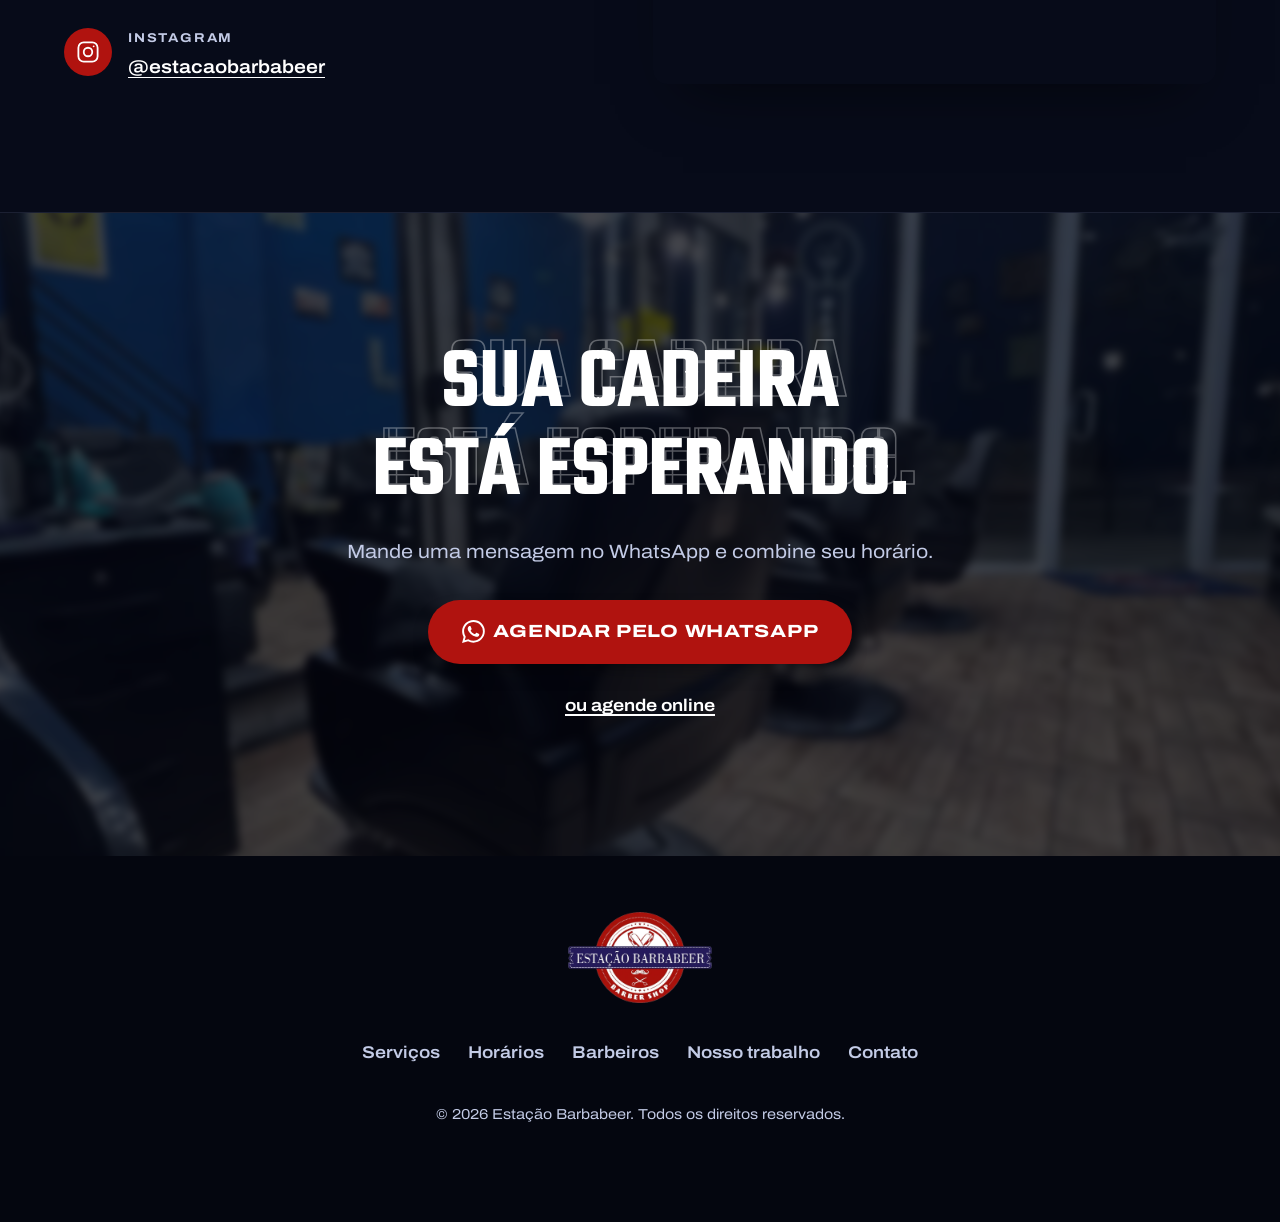
==== commit 79fe883e: "Site mais leve e espaçamento padronizado Vídeos da galeria de 17 MB para ~1,7 MB (540x960, sem áudio" ====
--- a/index.html
+++ b/index.html
@@ -18,7 +18,8 @@
   <meta name="twitter:card" content="summary_large_image">
   <meta name="twitter:image" content="https://rdpprt.github.io/estacaobarbabeer---definitivo/assets/compartilhar.jpg">
   <meta name="theme-color" content="#0a0f22">
-  <link rel="icon" type="image/png" href="assets/logo-hd.png">
+  <link rel="icon" type="image/png" href="assets/favicon.png">
+  <link rel="apple-touch-icon" href="assets/apple-touch-icon.png">
   <link rel="preconnect" href="https://fonts.googleapis.com">
   <link rel="preconnect" href="https://fonts.gstatic.com" crossorigin>
   <link href="https://fonts.googleapis.com/css2?family=Teko:wght@600&family=Archivo:wdth,wght@62..125,400..800&display=swap" rel="stylesheet">
@@ -50,7 +51,7 @@
   <header class="topbar" data-topbar>
     <div class="topbar__inner">
       <a class="topbar__brand" href="#inicio" aria-label="Estação Barbabeer, início">
-        <img src="assets/logo-hd.webp" alt="" width="1032" height="651">
+        <img src="assets/logo-hd.webp" alt="" width="720" height="454">
       </a>
       <nav class="topbar__nav" id="menu" aria-label="Principal">
         <a href="#servicos">Serviços</a>
@@ -73,9 +74,9 @@
   <main id="conteudo">
     <!-- HERO: a placa da barbearia, centrada como na referencia -->
     <section class="hero" id="inicio">
-      <img class="hero__bg" src="assets/fachada.webp" alt="" width="1672" height="941" fetchpriority="high" decoding="async">
+      <img class="hero__bg" src="assets/fachada.webp" alt="" width="1280" height="720" fetchpriority="high" decoding="async">
       <div class="hero__inner">
-        <img class="hero__logo" src="assets/logo-hd.webp" alt="Logo da Estação Barbabeer: barbearia, Barber Shop" width="1032" height="651">
+        <img class="hero__logo" src="assets/logo-hd.webp" alt="Logo da Estação Barbabeer: barbearia, Barber Shop" width="720" height="454" fetchpriority="high">
         <h1 class="hero__title">
           <span class="hero__kicker">Próxima parada:</span>
           <span class="hero__title-big">seu melhor corte.</span>
@@ -181,7 +182,7 @@
          Para atualizar: troque a nota, o total e os textos abaixo pelos da página da barbearia no Google Maps. -->
     <section class="reviews field field--navy" id="avaliacoes" aria-labelledby="avaliacoes-titulo">
       <div class="reviews__pin">
-        <img class="reviews__bg" src="assets/avaliacoes-fundo.webp" alt="" width="1920" height="1920" loading="lazy" decoding="async">
+        <img class="reviews__bg" src="assets/avaliacoes-fundo.webp" alt="" width="1200" height="1200" loading="lazy" decoding="async">
       <div class="wrap">
         <div class="reviews__stage">
         <div class="reviews__head">
@@ -248,7 +249,7 @@
          Para cada barbeiro, preencha data-nome e data-foto no .crew__item
          (foto: caminho de uma imagem retrato, ex. assets/equipe/joao.webp). -->
     <section class="team field field--deep" id="equipe" aria-labelledby="equipe-titulo">
-      <img class="team__bg" src="assets/geladeira-fundo.webp" width="1600" height="1055" alt="" loading="lazy" decoding="async">
+      <img class="team__bg" src="assets/geladeira-fundo.webp" width="1280" height="844" alt="" loading="lazy" decoding="async">
       <div class="wrap">
         <div class="team__head">
           <h2 class="display" id="equipe-titulo" data-echo="Escolha seu barbeiro.">Escolha seu barbeiro.</h2>
@@ -306,11 +307,11 @@
         </div>
         <ul class="work__grid">
           <!-- Fotos e vídeos da casa. Cada um leva ao Instagram. Os vídeos só carregam e tocam quando aparecem na tela (js/main.js). -->
-          <li class="frame frame--video"><a class="frame__link" data-instagram href="#contato" aria-label="Ver no Instagram: Vídeo: barbeiros atendendo clientes no salão da Estação Barbabeer"><video muted loop playsinline preload="none" poster="assets/galeria/video-1-capa.webp" aria-label="Vídeo: barbeiros atendendo clientes no salão da Estação Barbabeer" width="720" height="1280"><source src="assets/galeria/video-1.mp4" type="video/mp4"></video><svg class="ico frame__insta" aria-hidden="true"><use href="#i-insta"/></svg></a></li>
+          <li class="frame frame--video"><a class="frame__link" data-instagram href="#contato" aria-label="Ver no Instagram: Vídeo: barbeiros atendendo clientes no salão da Estação Barbabeer"><video muted loop playsinline preload="none" poster="assets/galeria/video-1-capa.webp" aria-label="Vídeo: barbeiros atendendo clientes no salão da Estação Barbabeer" width="540" height="960"><source src="assets/galeria/video-1.mp4" type="video/mp4"></video><svg class="ico frame__insta" aria-hidden="true"><use href="#i-insta"/></svg></a></li>
           <li class="frame"><a class="frame__link" data-instagram href="#contato" aria-label="Ver no Instagram: Barbeiro aparando a barba de um cliente deitado na cadeira"><img src="assets/galeria/foto-1.webp" alt="Barbeiro aparando a barba de um cliente deitado na cadeira" width="683" height="1024" loading="lazy" decoding="async"><svg class="ico frame__insta" aria-hidden="true"><use href="#i-insta"/></svg></a></li>
           <li class="frame"><a class="frame__link" data-instagram href="#contato" aria-label="Ver no Instagram: Barbeiro borrifando água no corte degradê de um cliente"><img src="assets/galeria/foto-2.webp" alt="Barbeiro borrifando água no corte degradê de um cliente" width="683" height="1024" loading="lazy" decoding="async"><svg class="ico frame__insta" aria-hidden="true"><use href="#i-insta"/></svg></a></li>
           <li class="frame"><a class="frame__link" data-instagram href="#contato" aria-label="Ver no Instagram: Cliente de barba cheia durante o acabamento do corte com pente e máquina"><img src="assets/galeria/foto-3.webp" alt="Cliente de barba cheia durante o acabamento do corte com pente e máquina" width="683" height="1024" loading="lazy" decoding="async"><svg class="ico frame__insta" aria-hidden="true"><use href="#i-insta"/></svg></a></li>
-          <li class="frame frame--video"><a class="frame__link" data-instagram href="#contato" aria-label="Ver no Instagram: Vídeo: a geladeira de bebidas e a placa da Estação Barbabeer na fachada"><video muted loop playsinline preload="none" poster="assets/galeria/video-2-capa.webp" aria-label="Vídeo: a geladeira de bebidas e a placa da Estação Barbabeer na fachada" width="720" height="1280"><source src="assets/galeria/video-2.mp4" type="video/mp4"></video><svg class="ico frame__insta" aria-hidden="true"><use href="#i-insta"/></svg></a></li>
+          <li class="frame frame--video"><a class="frame__link" data-instagram href="#contato" aria-label="Ver no Instagram: Vídeo: a geladeira de bebidas e a placa da Estação Barbabeer na fachada"><video muted loop playsinline preload="none" poster="assets/galeria/video-2-capa.webp" aria-label="Vídeo: a geladeira de bebidas e a placa da Estação Barbabeer na fachada" width="540" height="960"><source src="assets/galeria/video-2.mp4" type="video/mp4"></video><svg class="ico frame__insta" aria-hidden="true"><use href="#i-insta"/></svg></a></li>
           <li class="frame"><a class="frame__link" data-instagram href="#contato" aria-label="Ver no Instagram: Barbeiro passando a máquina no cabelo de um cliente de barba grisalha"><img src="assets/galeria/foto-4.webp" alt="Barbeiro passando a máquina no cabelo de um cliente de barba grisalha" width="683" height="1024" loading="lazy" decoding="async"><svg class="ico frame__insta" aria-hidden="true"><use href="#i-insta"/></svg></a></li>
         </ul>
       </div>
@@ -347,7 +348,7 @@
 
     <!-- CHAMADA FINAL -->
     <section class="closing" aria-labelledby="final-titulo">
-      <img class="closing__bg" src="assets/cadeiras-fundo.webp" width="1600" height="900" alt="" loading="lazy" decoding="async">
+      <img class="closing__bg" src="assets/cadeiras-fundo.webp" width="1280" height="720" alt="" loading="lazy" decoding="async">
       <div class="wrap closing__inner">
         <h2 class="display closing__title" id="final-titulo" data-echo="Sua cadeira está esperando.">Sua cadeira está esperando.</h2>
         <p>Mande uma mensagem no WhatsApp e combine seu horário.</p>
@@ -361,7 +362,7 @@
 
   <footer class="footer">
     <div class="wrap footer__inner">
-      <img src="assets/logo-hd.webp" alt="Estação Barbabeer" width="1032" height="651" loading="lazy">
+      <img src="assets/logo-hd.webp" alt="Estação Barbabeer" width="720" height="454" loading="lazy">
       <nav aria-label="Rodapé">
         <a href="#servicos">Serviços</a>
         <a href="#horarios">Horários</a>
--- a/css/style.css
+++ b/css/style.css
@@ -15,6 +15,7 @@
   --wrap: 72rem;
   --gutter: clamp(1rem, 4vw, 2.5rem);
   --section: clamp(4.5rem, 10vw, 8rem);
+  --head-gap: clamp(2rem, 4.5vw, 3rem); /* cabecalho da secao -> conteudo */
   --radius: 6px;
   --ease-out: cubic-bezier(0.16, 1, 0.3, 1);
   --topbar-h: 4.25rem;
@@ -242,7 +243,7 @@
 .ticket-grid {
   display: grid; grid-template-columns: repeat(2, 1fr);
   gap: clamp(1rem, 2vw, 1.5rem);
-  margin-top: 3rem;
+  margin-top: var(--head-gap);
 }
 /* numero impar de bilhetes: o ultimo fica centralizado na sua linha */
 .ticket:last-child:nth-child(odd) { grid-column: 1 / -1; justify-self: center; width: calc((100% - clamp(1rem, 2vw, 1.5rem)) / 2); }
@@ -354,7 +355,7 @@
 .rating__count { color: var(--on-navy-soft); font-weight: 650; }
 .review-grid {
   display: grid; grid-template-columns: repeat(2, 1fr);
-  gap: clamp(1rem, 2vw, 1.5rem); margin-top: 3rem;
+  gap: clamp(1rem, 2vw, 1.5rem); margin-top: var(--head-gap);
 }
 .review {
   position: relative;
@@ -418,7 +419,7 @@
 .timetable { background: var(--navy-deep); }
 .timetable__head {
   display: flex; flex-wrap: wrap; align-items: end; justify-content: space-between;
-  gap: 1rem 2rem; margin-bottom: 2.5rem;
+  gap: 1rem 2rem; margin-bottom: var(--head-gap);
 }
 
 .board {
@@ -491,7 +492,7 @@
   background: rgb(4 6 15 / 0.78);
 }
 .team > .wrap { position: relative; z-index: 2; }
-.team__head { text-align: center; display: grid; justify-items: center; gap: 1rem; margin-bottom: 3rem; }
+.team__head { text-align: center; display: grid; justify-items: center; gap: 1rem; margin-bottom: var(--head-gap); }
 .team__head p { color: var(--on-navy-soft); max-width: 32rem; font-size: 1.15rem; }
 .crew { display: flex; gap: clamp(0.6rem, 1.5vw, 1rem); height: clamp(26rem, 62vh, 36rem); }
 .crew__item {
@@ -563,7 +564,7 @@
 /* ---------- Nosso trabalho ---------- */
 .work__head {
   display: flex; flex-wrap: wrap; align-items: end; justify-content: space-between;
-  gap: 1rem 2rem; margin-bottom: 2.5rem;
+  gap: 1rem 2rem; margin-bottom: var(--head-gap);
 }
 .work__head .link { color: var(--white); }
 .work__grid {
@@ -719,11 +720,12 @@
   .ticket-grid { grid-template-columns: 1fr; }
   .ticket:last-child:nth-child(odd) { width: auto; justify-self: stretch; }
   .ticket { --stub: 7rem; }
+  .ticket__card { min-height: 7.25rem; }
   .ticket__body { padding: 1.1rem 1.15rem; }
   .ticket__price { font-size: 2rem; }
   /* Celular: carrossel de deslizar, uma avaliacao por vez */
   .review-grid {
-    display: flex; gap: 0.75rem; margin-top: 2rem;
+    display: flex; gap: 0.75rem; margin-top: calc(var(--head-gap) - 0.5rem);
     margin-inline: calc(50% - 50vw); padding: 0.5rem 14vw 1.5rem;
     overflow-x: auto; scroll-snap-type: x mandatory; scrollbar-width: none;
     overscroll-behavior-x: contain;
@@ -749,7 +751,6 @@
   .carousel-nav__dot[aria-current="true"]::before { background: var(--star); transform: scale(1.35); }
   .reviews__actions { margin-top: 1.75rem; }
   /* Celular: as fotos ficam empilhadas; a tocada cresce para baixo */
-  .team__head { margin-bottom: 2rem; }
   .crew { flex-direction: column; height: auto; gap: 0.6rem; }
   .crew__item { flex: 0 0 5.5rem; transition: flex-basis 0.7s var(--ease-out); }
   .crew__item.is-open { flex-basis: 27rem; }
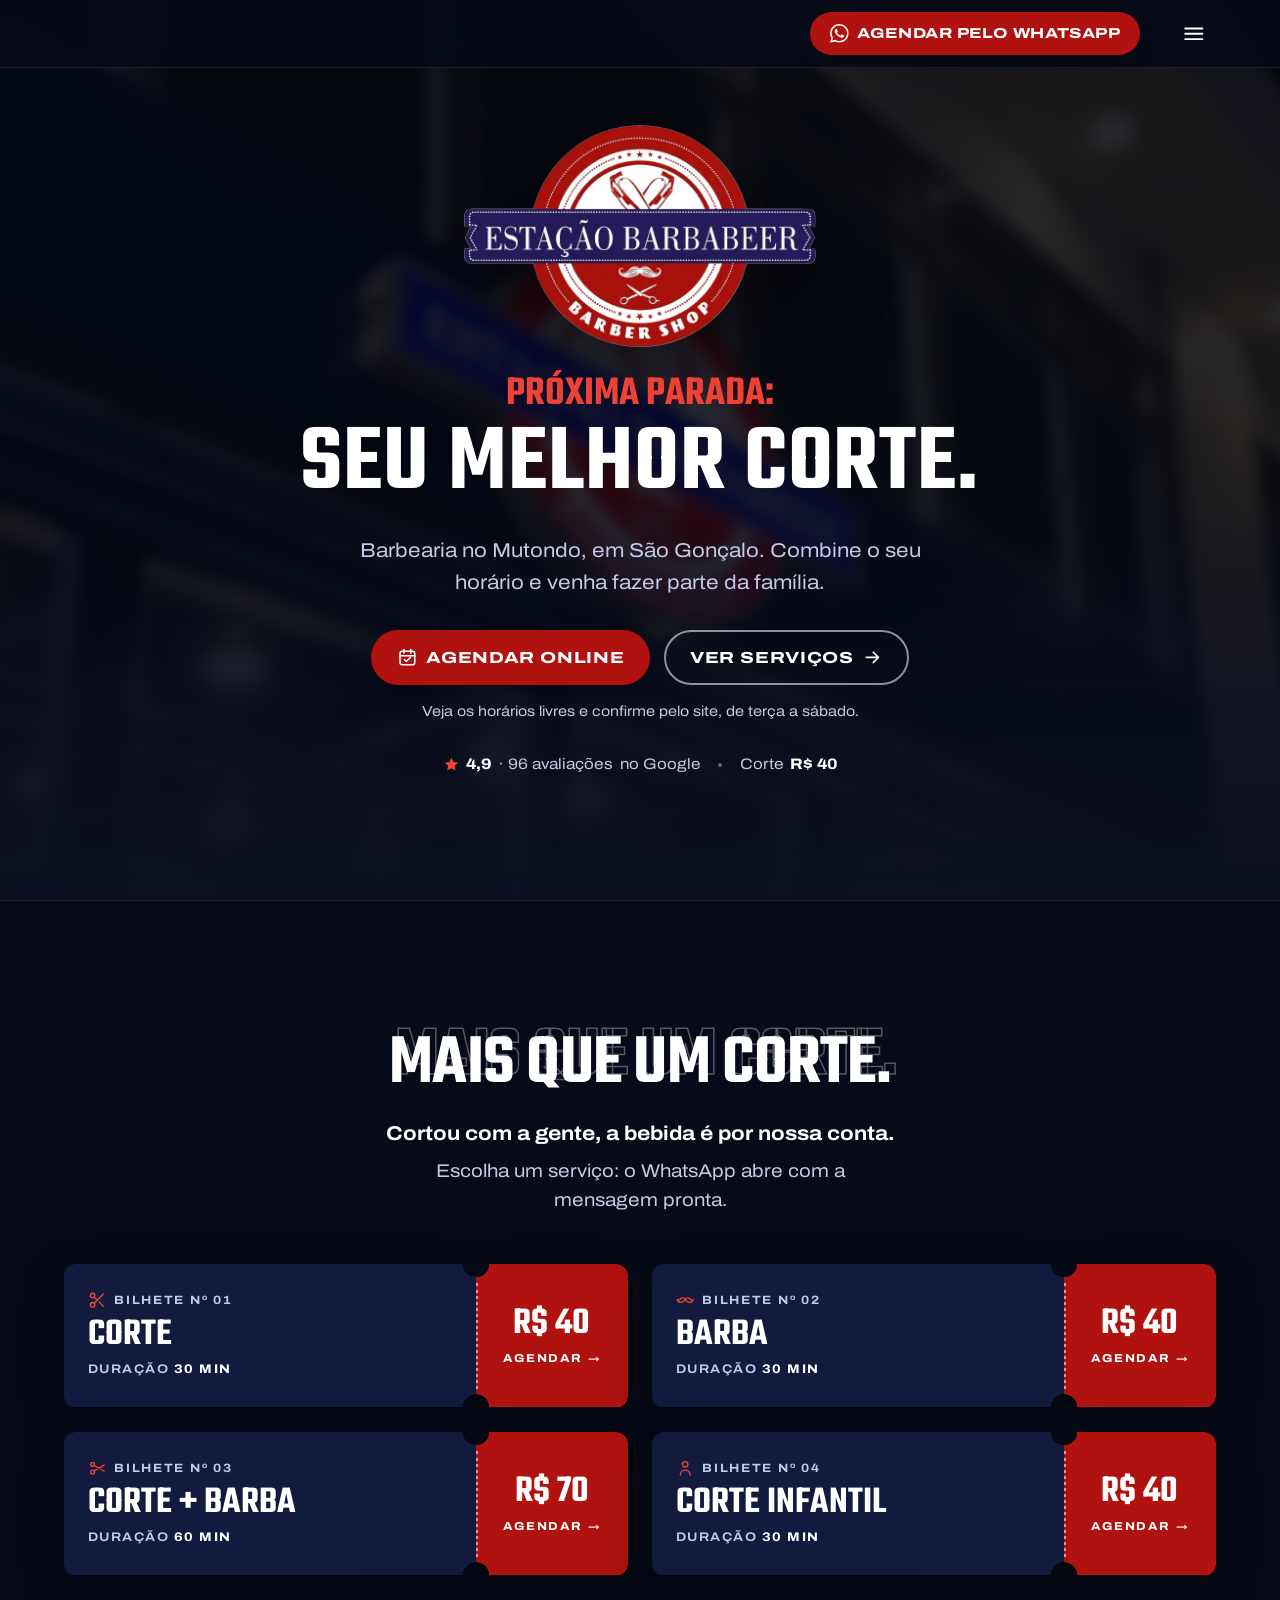
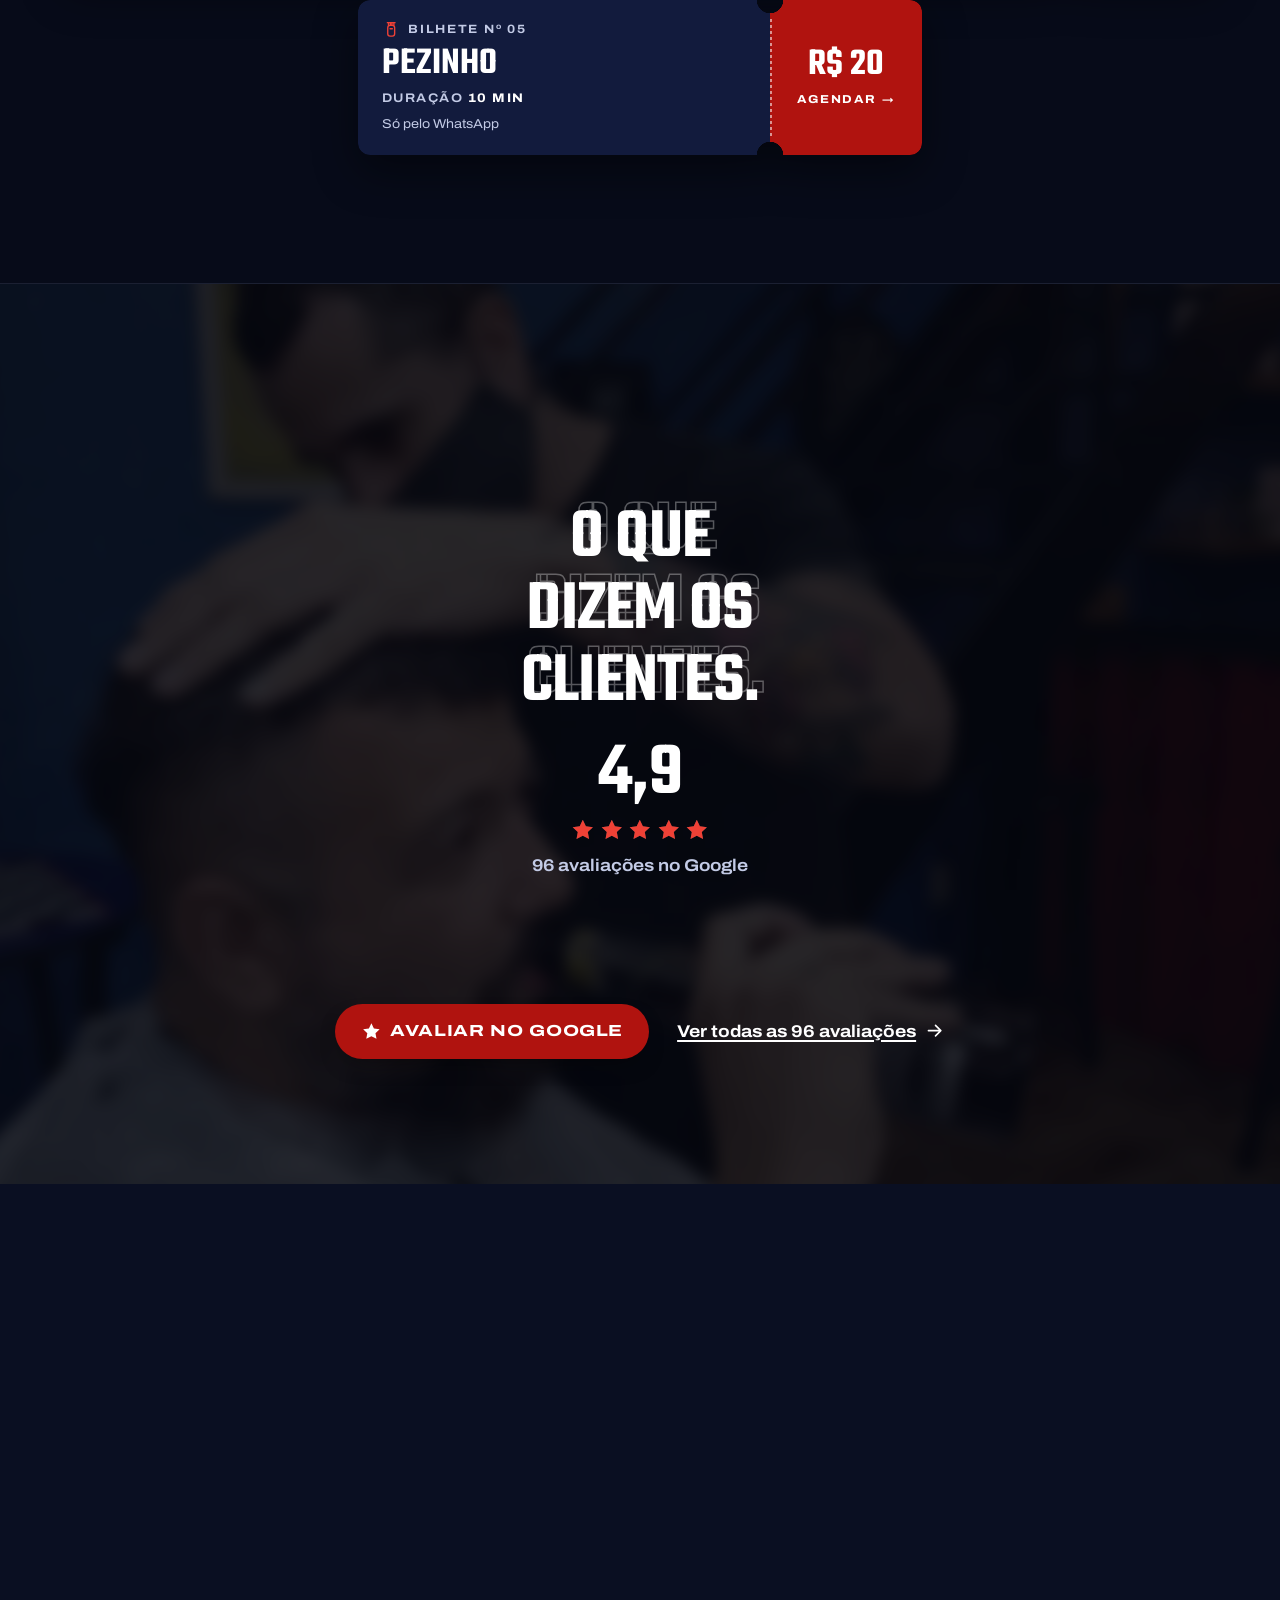
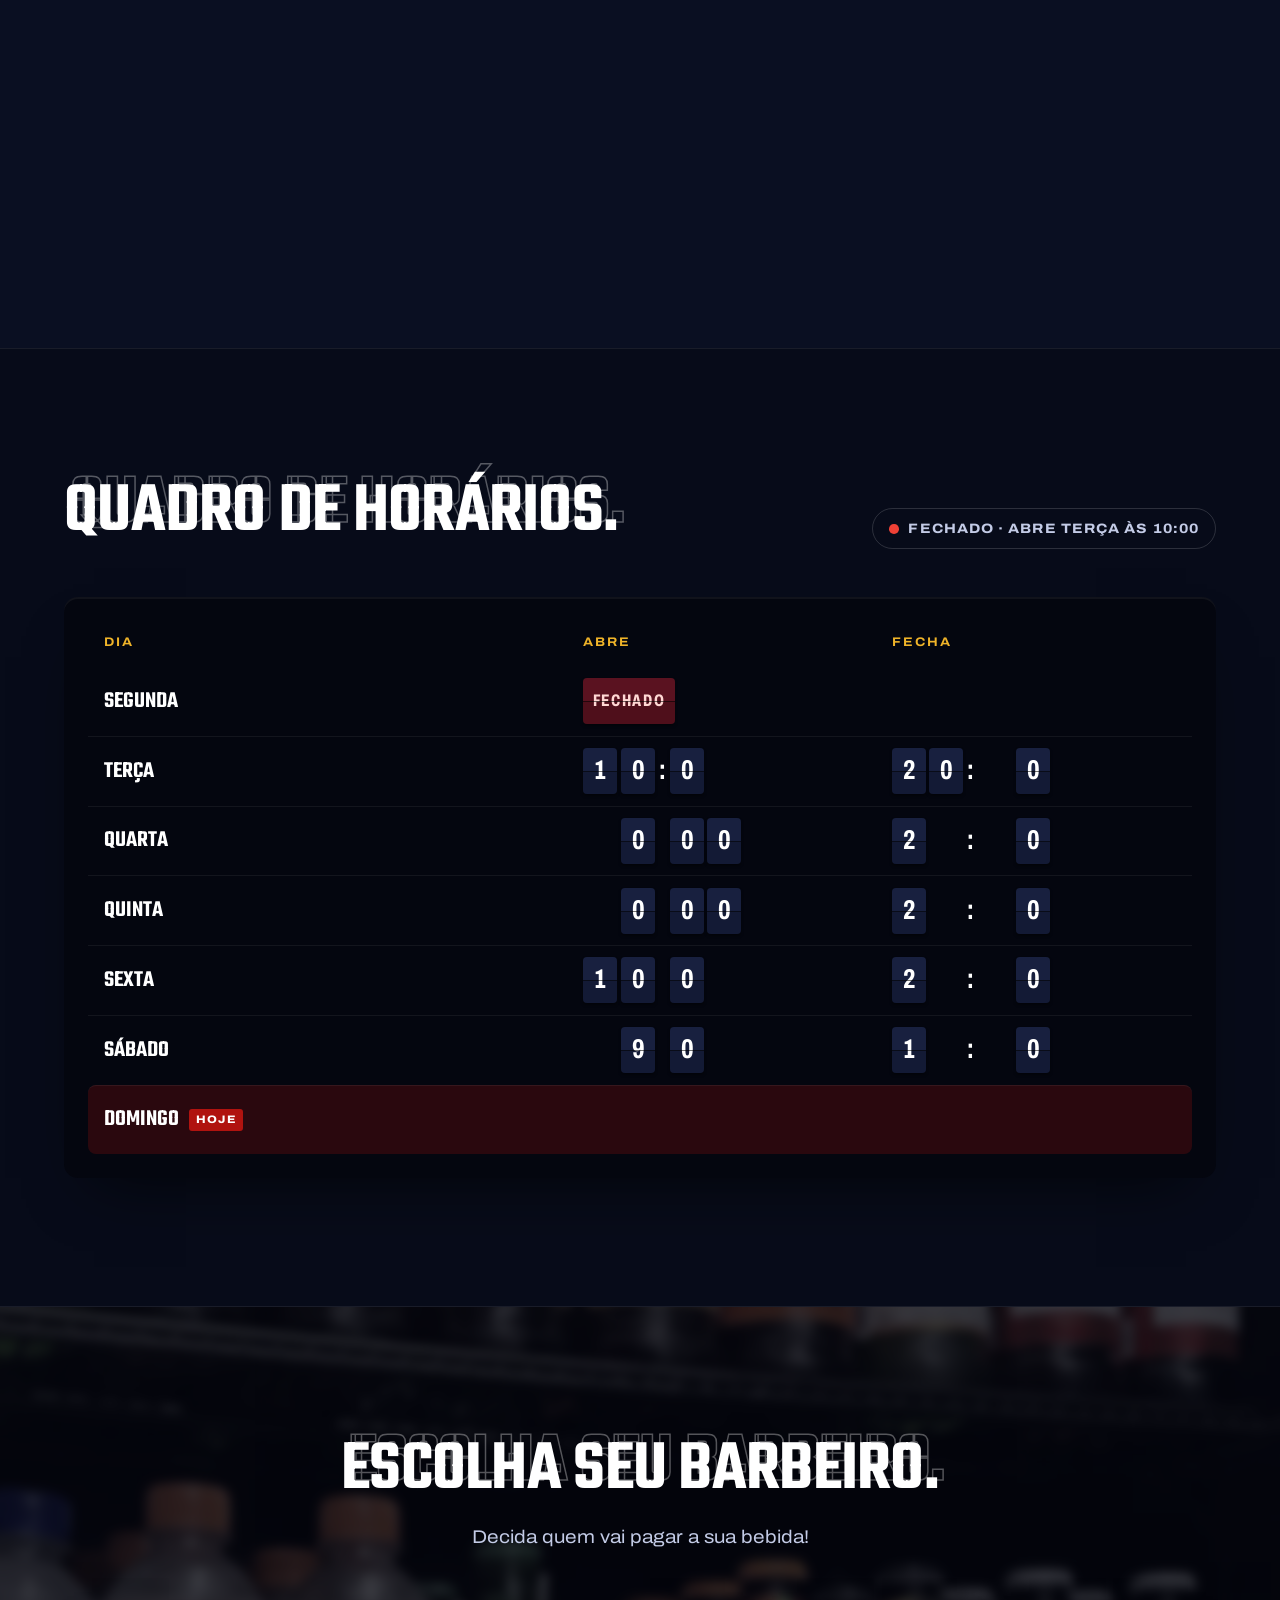
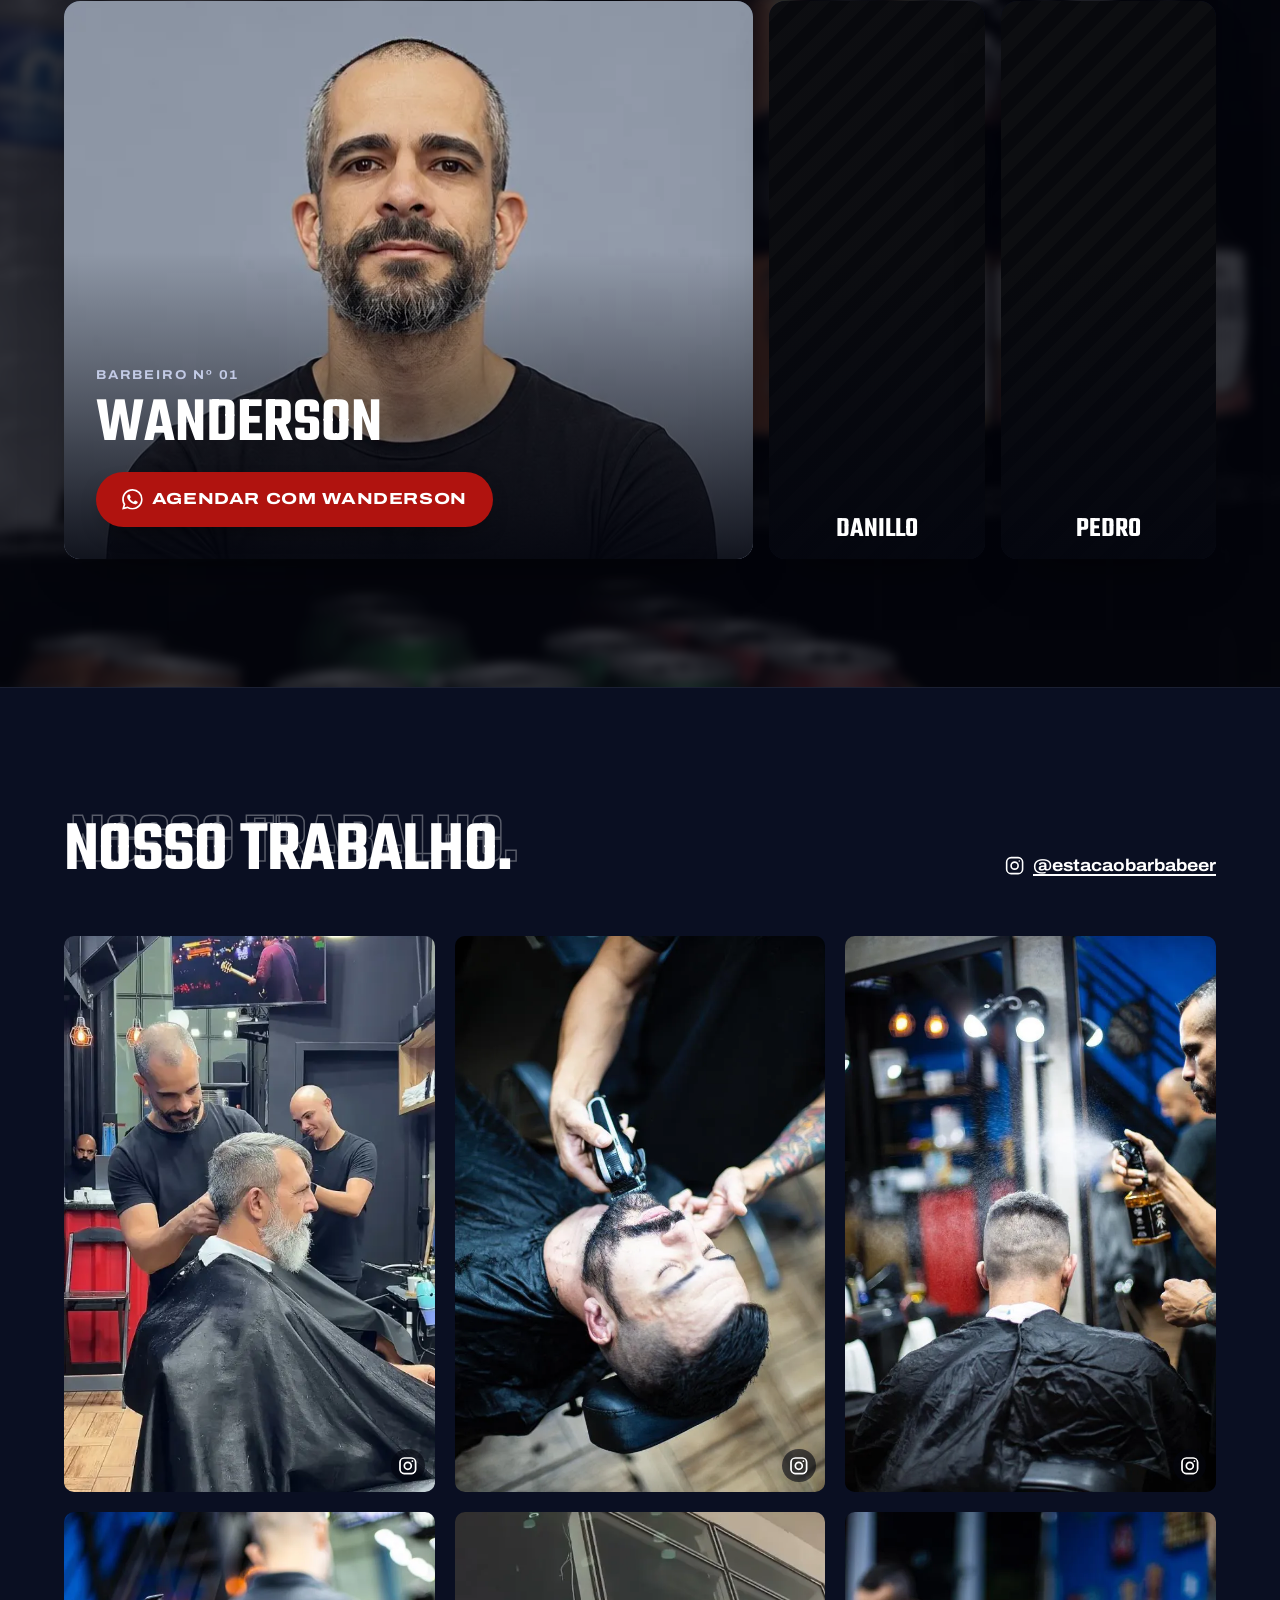
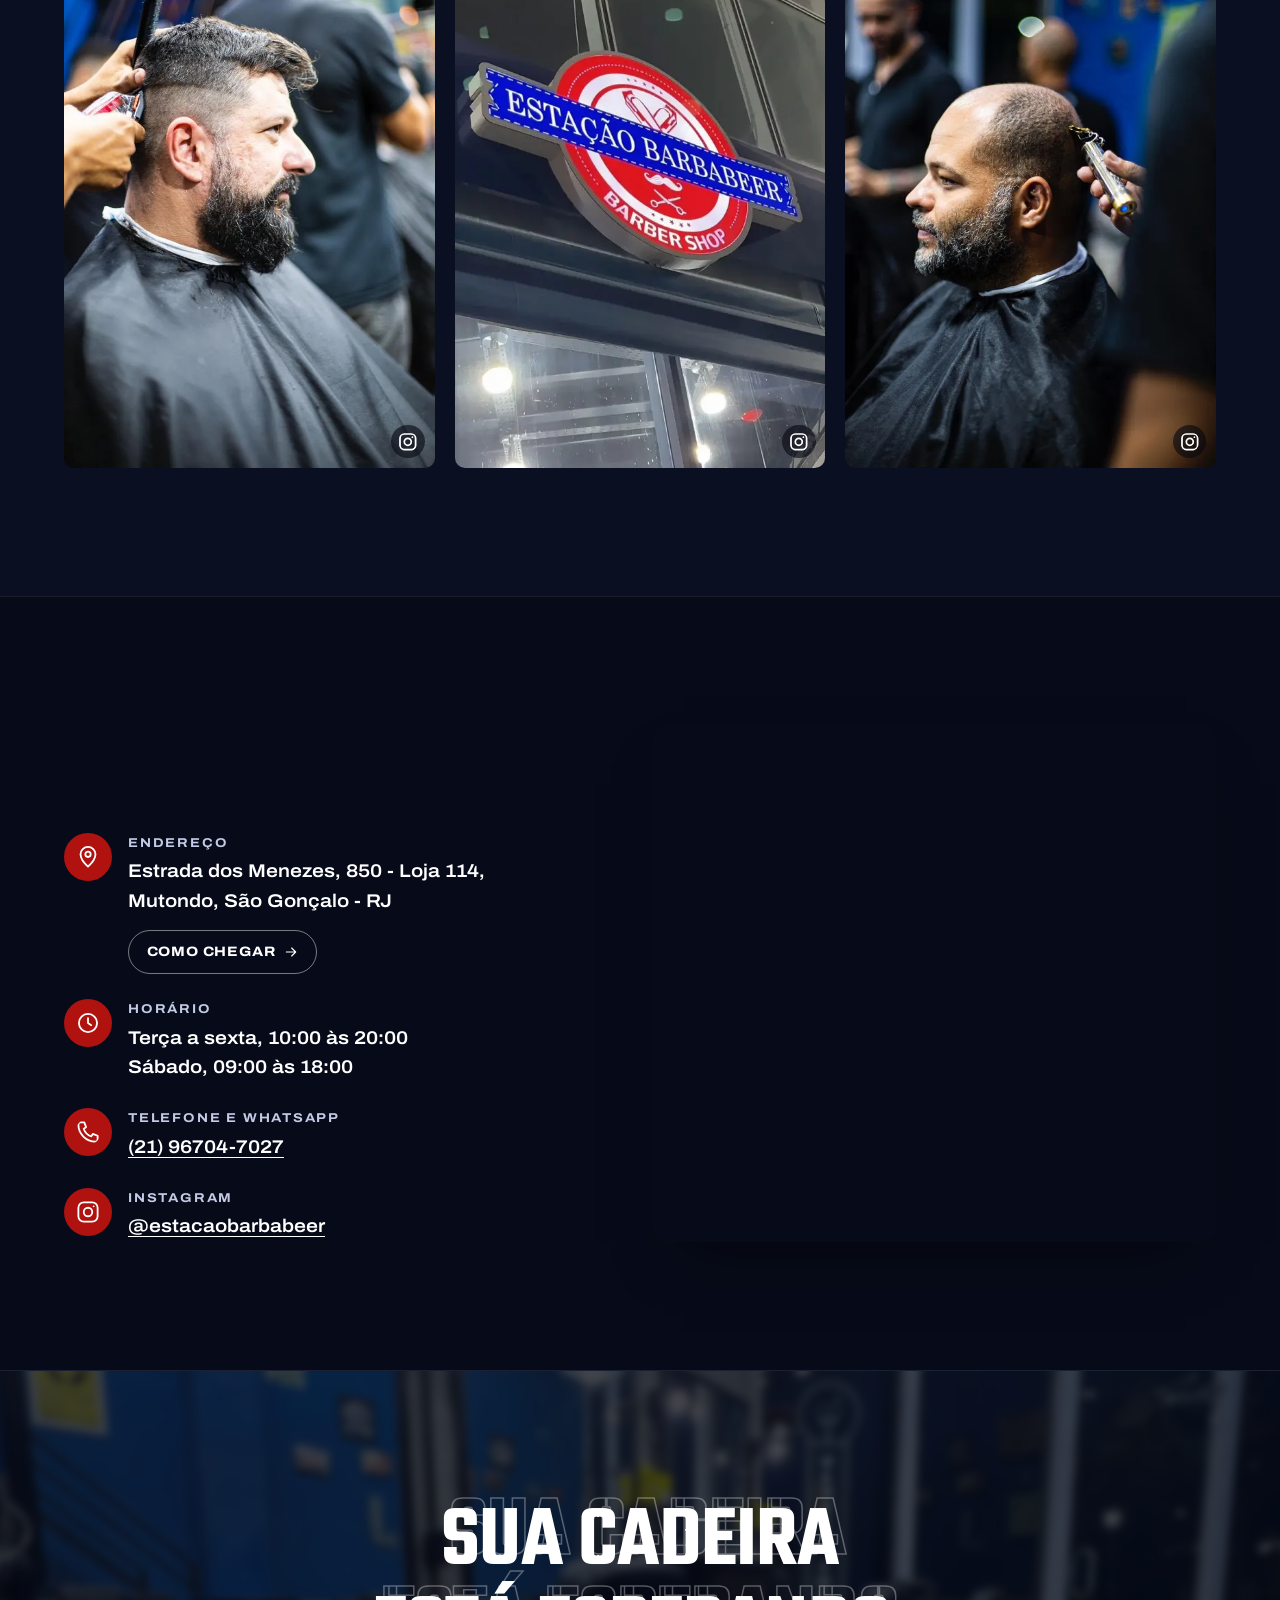
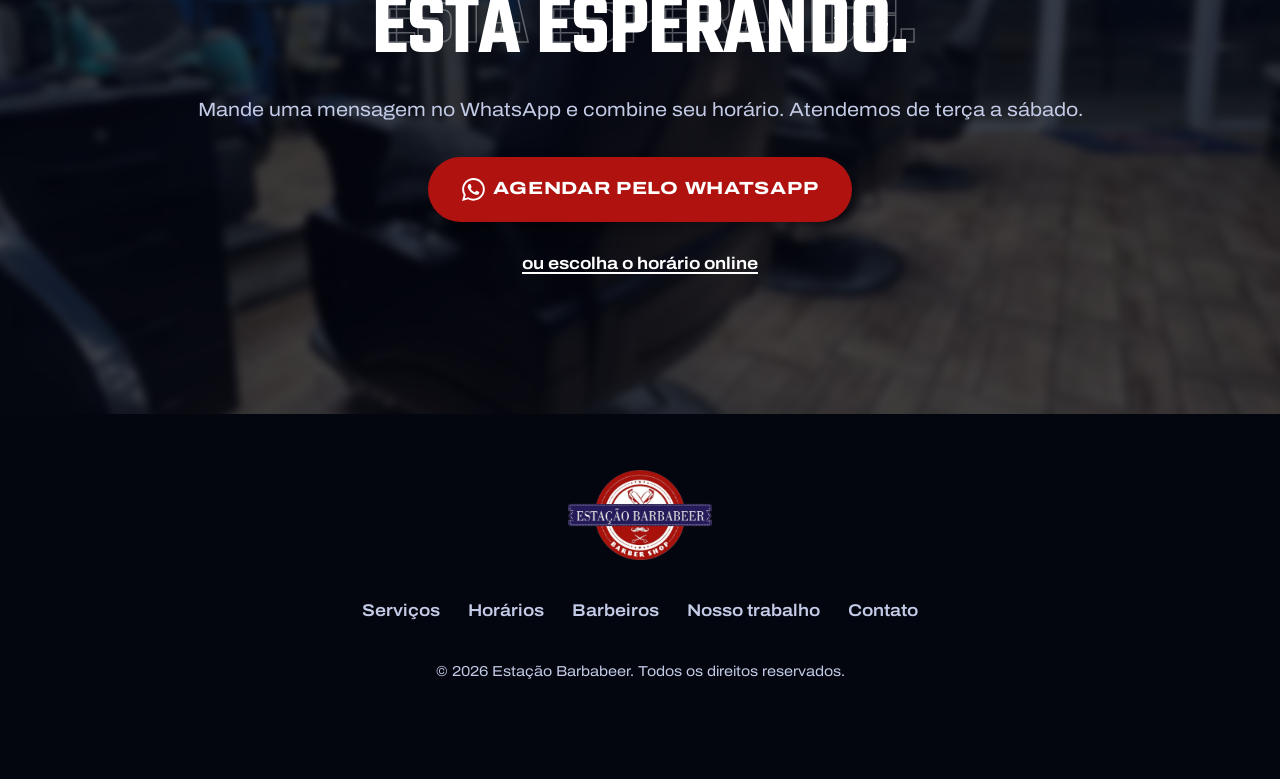
==== commit 63853f7e: "Prova no topo, status aberto/fechado, brinde da bebida e ajustes de celular - Nota 4,9 e preço do co" ====
--- a/index.html
+++ b/index.html
@@ -23,7 +23,7 @@
   <link rel="preconnect" href="https://fonts.googleapis.com">
   <link rel="preconnect" href="https://fonts.gstatic.com" crossorigin>
   <link href="https://fonts.googleapis.com/css2?family=Teko:wght@600&family=Archivo:wdth,wght@62..125,400..800&display=swap" rel="stylesheet">
-  <script>document.documentElement.classList.add("js")</script>
+  <script>document.documentElement.classList.add("js");setTimeout(function(){if(!window.__siteReady)document.documentElement.classList.remove("js")},4000)</script>
   <link rel="stylesheet" href="css/style.css">
 </head>
 <body>
@@ -36,6 +36,7 @@
     <symbol id="i-clipper" viewBox="0 0 24 24"><rect x="7.5" y="7" width="9" height="14" rx="3"/><path d="M7 3.5h10M8.5 3.5V7M11 3.5V7M13 3.5V7M15.5 3.5V7M10.5 11.5h3"/></symbol>
     <symbol id="i-child" viewBox="0 0 24 24"><circle cx="12" cy="7" r="3.5"/><path d="M5.5 21c.6-4 3.1-6.5 6.5-6.5s5.9 2.5 6.5 6.5"/></symbol>
     <symbol id="i-pin" viewBox="0 0 24 24"><path d="M12 21s-7-6.2-7-11.5a7 7 0 0 1 14 0C19 14.8 12 21 12 21z"/><circle cx="12" cy="9.5" r="2.5"/></symbol>
+    <symbol id="i-clock" viewBox="0 0 24 24"><circle cx="12" cy="12" r="8.5"/><path d="M12 7.5V12l3 2"/></symbol>
     <symbol id="i-phone" viewBox="0 0 24 24"><path d="M5 3h3.5l1.7 4.5-2.2 1.4a11 11 0 0 0 7.1 7.1l1.4-2.2L21 15.5V19a2 2 0 0 1-2 2A16 16 0 0 1 3 5a2 2 0 0 1 2-2z"/></symbol>
     <symbol id="i-insta" viewBox="0 0 24 24"><rect x="3" y="3" width="18" height="18" rx="5"/><circle cx="12" cy="12" r="4"/><path d="M17.3 6.7h.01"/></symbol>
     <symbol id="i-whats" viewBox="0 0 24 24"><path fill="currentColor" stroke="none" d="M17.472 14.382c-.297-.149-1.758-.867-2.03-.967-.273-.099-.471-.148-.67.15-.197.297-.767.966-.94 1.164-.173.199-.347.223-.644.075-.297-.15-1.255-.463-2.39-1.475-.883-.788-1.48-1.761-1.653-2.059-.173-.297-.018-.458.13-.606.134-.133.298-.347.446-.52.149-.174.198-.298.298-.497.099-.198.05-.371-.025-.52-.075-.149-.669-1.612-.916-2.207-.242-.579-.487-.5-.669-.51-.173-.008-.371-.01-.57-.01-.198 0-.52.074-.792.372-.272.297-1.04 1.016-1.04 2.479 0 1.462 1.065 2.875 1.213 3.074.149.198 2.096 3.2 5.077 4.487.709.306 1.262.489 1.694.625.712.227 1.36.195 1.871.118.571-.085 1.758-.719 2.006-1.413.248-.694.248-1.289.173-1.413-.074-.124-.272-.198-.57-.347m-5.421 7.403h-.004a9.87 9.87 0 0 1-5.031-1.378l-.361-.214-3.741.982.998-3.648-.235-.374a9.86 9.86 0 0 1-1.51-5.26c.001-5.45 4.436-9.884 9.888-9.884 2.64 0 5.122 1.03 6.988 2.898a9.825 9.825 0 0 1 2.893 6.994c-.003 5.45-4.437 9.884-9.885 9.884m8.413-18.297A11.815 11.815 0 0 0 12.05 0C5.495 0 .16 5.335.157 11.892c0 2.096.547 4.142 1.588 5.945L.057 24l6.305-1.654a11.882 11.882 0 0 0 5.683 1.448h.005c6.554 0 11.89-5.335 11.893-11.893a11.821 11.821 0 0 0-3.48-8.413z"/></symbol>
@@ -60,7 +61,7 @@
         <a href="#trabalho">Nosso trabalho</a>
         <a href="#contato">Contato</a>
       </nav>
-      <a class="btn btn--red btn--sm topbar__cta" data-whatsapp href="#contato">
+      <a class="btn btn--red btn--sm topbar__cta" data-whatsapp href="https://wa.me/5521967047027?text=Ol%C3%A1!%20Quero%20agendar%20um%20hor%C3%A1rio%20na%20Esta%C3%A7%C3%A3o%20Barbabeer." target="_blank" rel="noopener">
         <svg class="ico"><use href="#i-whats"/></svg>Agendar pelo WhatsApp
       </a>
       <button class="topbar__toggle" type="button" aria-controls="menu" aria-expanded="false" data-menu-toggle>
@@ -86,11 +87,18 @@
           Combine o seu horário e venha fazer parte da família.
         </p>
         <div class="hero__actions">
-          <a class="btn btn--red" data-book href="#contato">
+          <a class="btn btn--red" data-book href="https://app.barbercode.com.br/client/estacao-barbabeer/new" target="_blank" rel="noopener">
             <svg class="ico"><use href="#i-calendar"/></svg>Agendar online
           </a>
           <a class="btn btn--ghost" href="#servicos">Ver serviços<svg class="ico"><use href="#i-arrow"/></svg></a>
         </div>
+        <p class="hero__note">Veja os horários livres e confirme pelo site, de terça a sábado.</p>
+        <!-- Prova na primeira tela: so fatos que ja estao na pagina (nota do Google e preco do corte) -->
+        <p class="hero__proof">
+          <a href="#avaliacoes"><svg class="ico ico--fill" aria-hidden="true"><use href="#i-star"/></svg><strong>4,9</strong> · 96 avaliações<span class="hero__proof-src"> no Google</span></a>
+          <span class="hero__proof-sep" aria-hidden="true"></span>
+          <a href="#servicos">Corte <strong>R$ 40</strong></a>
+        </p>
       </div>
     </section>
 
@@ -100,7 +108,8 @@
       <div class="wrap">
         <div class="services__head">
           <h2 class="display" id="servicos-titulo" data-echo="Mais que um corte.">Mais que um corte.</h2>
-          <p>Toque em um serviço para agendar pelo WhatsApp.</p>
+          <p class="services__perk">Cortou com a gente, a bebida é por nossa conta.</p>
+          <p>Escolha um serviço: o WhatsApp abre com a mensagem pronta.</p>
         </div>
         <!-- Cada serviço é um bilhete de estação: o bilhete inteiro abre o WhatsApp com o serviço escrito -->
         <ul class="ticket-grid">
@@ -108,7 +117,7 @@
             <div class="ticket__card">
               <div class="ticket__body">
                 <p class="ticket__label"><svg class="ico"><use href="#i-scissors"/></svg>Bilhete nº 01</p>
-                <h3 class="ticket__name"><a class="ticket__link" data-service="Corte" href="#contato">Corte<span class="sr"> · agendar pelo WhatsApp</span></a></h3>
+                <h3 class="ticket__name"><a class="ticket__link" data-service="Corte" href="https://wa.me/5521967047027?text=Ol%C3%A1!%20Quero%20agendar%3A%20Corte%2C%20na%20Esta%C3%A7%C3%A3o%20Barbabeer." target="_blank" rel="noopener">Corte<span class="sr"> · agendar pelo WhatsApp</span></a></h3>
                 <p class="ticket__meta">Duração <strong>30 min</strong></p>
               </div>
               <div class="ticket__stub">
@@ -121,7 +130,7 @@
             <div class="ticket__card">
               <div class="ticket__body">
                 <p class="ticket__label"><svg class="ico"><use href="#i-mustache"/></svg>Bilhete nº 02</p>
-                <h3 class="ticket__name"><a class="ticket__link" data-service="Barba" href="#contato">Barba<span class="sr"> · agendar pelo WhatsApp</span></a></h3>
+                <h3 class="ticket__name"><a class="ticket__link" data-service="Barba" href="https://wa.me/5521967047027?text=Ol%C3%A1!%20Quero%20agendar%3A%20Barba%2C%20na%20Esta%C3%A7%C3%A3o%20Barbabeer." target="_blank" rel="noopener">Barba<span class="sr"> · agendar pelo WhatsApp</span></a></h3>
                 <p class="ticket__meta">Duração <strong>30 min</strong></p>
               </div>
               <div class="ticket__stub">
@@ -134,7 +143,7 @@
             <div class="ticket__card">
               <div class="ticket__body">
                 <p class="ticket__label"><svg class="ico"><use href="#i-combo"/></svg>Bilhete nº 03</p>
-                <h3 class="ticket__name"><a class="ticket__link" data-service="Corte + barba" href="#contato">Corte + barba<span class="sr"> · agendar pelo WhatsApp</span></a></h3>
+                <h3 class="ticket__name"><a class="ticket__link" data-service="Corte + barba" href="https://wa.me/5521967047027?text=Ol%C3%A1!%20Quero%20agendar%3A%20Corte%20%2B%20barba%2C%20na%20Esta%C3%A7%C3%A3o%20Barbabeer." target="_blank" rel="noopener">Corte + barba<span class="sr"> · agendar pelo WhatsApp</span></a></h3>
                 <p class="ticket__meta">Duração <strong>60 min</strong></p>
               </div>
               <div class="ticket__stub">
@@ -147,7 +156,7 @@
             <div class="ticket__card">
               <div class="ticket__body">
                 <p class="ticket__label"><svg class="ico"><use href="#i-child"/></svg>Bilhete nº 04</p>
-                <h3 class="ticket__name"><a class="ticket__link" data-service="Corte infantil" href="#contato">Corte infantil<span class="sr"> · agendar pelo WhatsApp</span></a></h3>
+                <h3 class="ticket__name"><a class="ticket__link" data-service="Corte infantil" href="https://wa.me/5521967047027?text=Ol%C3%A1!%20Quero%20agendar%3A%20Corte%20infantil%2C%20na%20Esta%C3%A7%C3%A3o%20Barbabeer." target="_blank" rel="noopener">Corte infantil<span class="sr"> · agendar pelo WhatsApp</span></a></h3>
                 <p class="ticket__meta">Duração <strong>30 min</strong></p>
               </div>
               <div class="ticket__stub">
@@ -160,8 +169,9 @@
             <div class="ticket__card">
               <div class="ticket__body">
                 <p class="ticket__label"><svg class="ico"><use href="#i-clipper"/></svg>Bilhete nº 05</p>
-                <h3 class="ticket__name"><a class="ticket__link" data-service="Pezinho" href="#contato">Pezinho<span class="sr"> · agendar pelo WhatsApp</span></a></h3>
+                <h3 class="ticket__name"><a class="ticket__link" data-service="Pezinho" href="https://wa.me/5521967047027?text=Ol%C3%A1!%20Quero%20agendar%3A%20Pezinho%2C%20na%20Esta%C3%A7%C3%A3o%20Barbabeer." target="_blank" rel="noopener">Pezinho<span class="sr"> · agendar pelo WhatsApp</span></a></h3>
                 <p class="ticket__meta">Duração <strong>10 min</strong></p>
+                <p class="ticket__only">Só pelo WhatsApp</p>
               </div>
               <div class="ticket__stub">
                 <p class="ticket__price">R$ 20</p>
@@ -170,11 +180,6 @@
             </div>
           </li>
         </ul>
-        <div class="services__cta">
-          <a class="btn btn--red" data-whatsapp href="#contato">
-            <svg class="ico"><use href="#i-whats"/></svg>Agendar pelo WhatsApp
-          </a>
-        </div>
       </div>
     </section>
 
@@ -234,13 +239,14 @@
       <div class="wrap">
         <div class="timetable__head">
           <h2 class="display" id="horarios-titulo" data-echo="Quadro de horários.">Quadro de horários.</h2>
+          <p class="board__status" data-board-status hidden></p>
         </div>
         <div class="board" data-board>
           <div class="board__row board__row--head" aria-hidden="true">
             <span>Dia</span><span>Abre</span><span>Fecha</span>
           </div>
           <!-- Edite os horários em js/main.js (CONFIG.horarios) -->
-          <div class="board__body" data-board-body role="table" aria-label="Horários de atendimento"></div>
+          <div class="board__body" data-board-body role="table" aria-label="Horários de atendimento"><p class="board__fallback">Terça a sexta, 10:00 às 20:00 · Sábado, 09:00 às 18:00 · Domingo e segunda, fechado</p></div>
         </div>
       </div>
     </section>
@@ -257,38 +263,38 @@
         </div>
         <ul class="crew" role="list">
           <li class="crew__item is-open" data-num="01" data-nome="Wanderson" data-foto="assets/equipe/wanderson.webp">
-            <button class="crew__toggle" type="button" aria-expanded="true" aria-controls="crew-1"><span class="sr">Ver o barbeiro nº 01</span></button>
-            <div class="crew__photo"><span class="crew__ph">Foto a preencher</span></div>
-            <span class="crew__num" aria-hidden="true"><span class="crew__num-n">01</span><span class="crew__num-name"></span></span>
+            <button class="crew__toggle" type="button" aria-expanded="true" aria-controls="crew-1"><span class="sr">Ver Wanderson</span></button>
+            <div class="crew__photo"><img src="assets/equipe/wanderson.webp" alt="Foto de Wanderson" width="707" height="1061" loading="lazy" decoding="async"></div>
+            <span class="crew__num" aria-hidden="true"><span class="crew__num-n">01</span><span class="crew__num-name">Wanderson</span></span>
             <div class="crew__info" id="crew-1">
               <p class="crew__tag">Barbeiro nº 01</p>
-              <h3 class="crew__name"><span class="tbd">Nome</span></h3>
-              <a class="btn btn--red crew__go" href="#contato">
-                <svg class="ico"><use href="#i-whats"/></svg><span class="crew__go-label">Agendar horário</span>
+              <h3 class="crew__name">Wanderson</h3>
+              <a class="btn btn--red crew__go" href="https://wa.me/5521967047027?text=Ol%C3%A1!%20Quero%20agendar%20um%20hor%C3%A1rio%20com%20Wanderson%20na%20Esta%C3%A7%C3%A3o%20Barbabeer." target="_blank" rel="noopener">
+                <svg class="ico"><use href="#i-whats"/></svg><span class="crew__go-label">Agendar<span class="crew__go-name"> com Wanderson</span></span>
               </a>
             </div>
           </li>
           <li class="crew__item" data-num="02" data-nome="Danillo" data-foto="assets/equipe/danillo.webp">
-            <button class="crew__toggle" type="button" aria-expanded="false" aria-controls="crew-2"><span class="sr">Ver o barbeiro nº 02</span></button>
-            <div class="crew__photo"><span class="crew__ph">Foto a preencher</span></div>
-            <span class="crew__num" aria-hidden="true"><span class="crew__num-n">02</span><span class="crew__num-name"></span></span>
+            <button class="crew__toggle" type="button" aria-expanded="false" aria-controls="crew-2"><span class="sr">Ver Danillo</span></button>
+            <div class="crew__photo"><img src="assets/equipe/danillo.webp" alt="Foto de Danillo" width="900" height="1350" loading="lazy" decoding="async"></div>
+            <span class="crew__num" aria-hidden="true"><span class="crew__num-n">02</span><span class="crew__num-name">Danillo</span></span>
             <div class="crew__info" id="crew-2">
               <p class="crew__tag">Barbeiro nº 02</p>
-              <h3 class="crew__name"><span class="tbd">Nome</span></h3>
-              <a class="btn btn--red crew__go" href="#contato">
-                <svg class="ico"><use href="#i-whats"/></svg><span class="crew__go-label">Agendar horário</span>
+              <h3 class="crew__name">Danillo</h3>
+              <a class="btn btn--red crew__go" href="https://wa.me/5521967047027?text=Ol%C3%A1!%20Quero%20agendar%20um%20hor%C3%A1rio%20com%20Danillo%20na%20Esta%C3%A7%C3%A3o%20Barbabeer." target="_blank" rel="noopener">
+                <svg class="ico"><use href="#i-whats"/></svg><span class="crew__go-label">Agendar<span class="crew__go-name"> com Danillo</span></span>
               </a>
             </div>
           </li>
           <li class="crew__item" data-num="03" data-nome="Pedro" data-foto="assets/equipe/pedro.webp">
-            <button class="crew__toggle" type="button" aria-expanded="false" aria-controls="crew-3"><span class="sr">Ver o barbeiro nº 03</span></button>
-            <div class="crew__photo"><span class="crew__ph">Foto a preencher</span></div>
-            <span class="crew__num" aria-hidden="true"><span class="crew__num-n">03</span><span class="crew__num-name"></span></span>
+            <button class="crew__toggle" type="button" aria-expanded="false" aria-controls="crew-3"><span class="sr">Ver Pedro</span></button>
+            <div class="crew__photo"><img src="assets/equipe/pedro.webp" alt="Foto de Pedro" width="900" height="1599" loading="lazy" decoding="async"></div>
+            <span class="crew__num" aria-hidden="true"><span class="crew__num-n">03</span><span class="crew__num-name">Pedro</span></span>
             <div class="crew__info" id="crew-3">
               <p class="crew__tag">Barbeiro nº 03</p>
-              <h3 class="crew__name"><span class="tbd">Nome</span></h3>
-              <a class="btn btn--red crew__go" href="#contato">
-                <svg class="ico"><use href="#i-whats"/></svg><span class="crew__go-label">Agendar horário</span>
+              <h3 class="crew__name">Pedro</h3>
+              <a class="btn btn--red crew__go" href="https://wa.me/5521967047027?text=Ol%C3%A1!%20Quero%20agendar%20um%20hor%C3%A1rio%20com%20Pedro%20na%20Esta%C3%A7%C3%A3o%20Barbabeer." target="_blank" rel="noopener">
+                <svg class="ico"><use href="#i-whats"/></svg><span class="crew__go-label">Agendar<span class="crew__go-name"> com Pedro</span></span>
               </a>
             </div>
           </li>
@@ -301,18 +307,18 @@
       <div class="wrap">
         <div class="work__head">
           <h2 class="display" id="trabalho-titulo" data-echo="Nosso trabalho.">Nosso trabalho.</h2>
-          <a class="link" data-instagram href="#contato">
-            <svg class="ico"><use href="#i-insta"/></svg><span data-instagram-label>Siga no Instagram</span>
+          <a class="link" data-instagram href="https://www.instagram.com/estacaobarbabeer" target="_blank" rel="noopener">
+            <svg class="ico"><use href="#i-insta"/></svg><span data-instagram-label>@estacaobarbabeer</span>
           </a>
         </div>
         <ul class="work__grid">
           <!-- Fotos e vídeos da casa. Cada um leva ao Instagram. Os vídeos só carregam e tocam quando aparecem na tela (js/main.js). -->
-          <li class="frame frame--video"><a class="frame__link" data-instagram href="#contato" aria-label="Ver no Instagram: Vídeo: barbeiros atendendo clientes no salão da Estação Barbabeer"><video muted loop playsinline preload="none" poster="assets/galeria/video-1-capa.webp" aria-label="Vídeo: barbeiros atendendo clientes no salão da Estação Barbabeer" width="540" height="960"><source src="assets/galeria/video-1.mp4" type="video/mp4"></video><svg class="ico frame__insta" aria-hidden="true"><use href="#i-insta"/></svg></a></li>
-          <li class="frame"><a class="frame__link" data-instagram href="#contato" aria-label="Ver no Instagram: Barbeiro aparando a barba de um cliente deitado na cadeira"><img src="assets/galeria/foto-1.webp" alt="Barbeiro aparando a barba de um cliente deitado na cadeira" width="683" height="1024" loading="lazy" decoding="async"><svg class="ico frame__insta" aria-hidden="true"><use href="#i-insta"/></svg></a></li>
-          <li class="frame"><a class="frame__link" data-instagram href="#contato" aria-label="Ver no Instagram: Barbeiro borrifando água no corte degradê de um cliente"><img src="assets/galeria/foto-2.webp" alt="Barbeiro borrifando água no corte degradê de um cliente" width="683" height="1024" loading="lazy" decoding="async"><svg class="ico frame__insta" aria-hidden="true"><use href="#i-insta"/></svg></a></li>
-          <li class="frame"><a class="frame__link" data-instagram href="#contato" aria-label="Ver no Instagram: Cliente de barba cheia durante o acabamento do corte com pente e máquina"><img src="assets/galeria/foto-3.webp" alt="Cliente de barba cheia durante o acabamento do corte com pente e máquina" width="683" height="1024" loading="lazy" decoding="async"><svg class="ico frame__insta" aria-hidden="true"><use href="#i-insta"/></svg></a></li>
-          <li class="frame frame--video"><a class="frame__link" data-instagram href="#contato" aria-label="Ver no Instagram: Vídeo: a geladeira de bebidas e a placa da Estação Barbabeer na fachada"><video muted loop playsinline preload="none" poster="assets/galeria/video-2-capa.webp" aria-label="Vídeo: a geladeira de bebidas e a placa da Estação Barbabeer na fachada" width="540" height="960"><source src="assets/galeria/video-2.mp4" type="video/mp4"></video><svg class="ico frame__insta" aria-hidden="true"><use href="#i-insta"/></svg></a></li>
-          <li class="frame"><a class="frame__link" data-instagram href="#contato" aria-label="Ver no Instagram: Barbeiro passando a máquina no cabelo de um cliente de barba grisalha"><img src="assets/galeria/foto-4.webp" alt="Barbeiro passando a máquina no cabelo de um cliente de barba grisalha" width="683" height="1024" loading="lazy" decoding="async"><svg class="ico frame__insta" aria-hidden="true"><use href="#i-insta"/></svg></a></li>
+          <li class="frame frame--video"><a class="frame__link" data-instagram href="https://www.instagram.com/estacaobarbabeer" target="_blank" rel="noopener" aria-label="Ver no Instagram: Vídeo: barbeiros atendendo clientes no salão da Estação Barbabeer"><video muted loop playsinline preload="none" poster="assets/galeria/video-1-capa.webp" aria-label="Vídeo: barbeiros atendendo clientes no salão da Estação Barbabeer" width="540" height="960"><source src="assets/galeria/video-1.mp4" type="video/mp4"></video><svg class="ico frame__insta" aria-hidden="true"><use href="#i-insta"/></svg></a></li>
+          <li class="frame"><a class="frame__link" data-instagram href="https://www.instagram.com/estacaobarbabeer" target="_blank" rel="noopener" aria-label="Ver no Instagram: Barbeiro aparando a barba de um cliente deitado na cadeira"><img src="assets/galeria/foto-1.webp" alt="Barbeiro aparando a barba de um cliente deitado na cadeira" width="683" height="1024" loading="lazy" decoding="async"><svg class="ico frame__insta" aria-hidden="true"><use href="#i-insta"/></svg></a></li>
+          <li class="frame"><a class="frame__link" data-instagram href="https://www.instagram.com/estacaobarbabeer" target="_blank" rel="noopener" aria-label="Ver no Instagram: Barbeiro borrifando água no corte degradê de um cliente"><img src="assets/galeria/foto-2.webp" alt="Barbeiro borrifando água no corte degradê de um cliente" width="683" height="1024" loading="lazy" decoding="async"><svg class="ico frame__insta" aria-hidden="true"><use href="#i-insta"/></svg></a></li>
+          <li class="frame"><a class="frame__link" data-instagram href="https://www.instagram.com/estacaobarbabeer" target="_blank" rel="noopener" aria-label="Ver no Instagram: Cliente de barba cheia durante o acabamento do corte com pente e máquina"><img src="assets/galeria/foto-3.webp" alt="Cliente de barba cheia durante o acabamento do corte com pente e máquina" width="683" height="1024" loading="lazy" decoding="async"><svg class="ico frame__insta" aria-hidden="true"><use href="#i-insta"/></svg></a></li>
+          <li class="frame frame--video"><a class="frame__link" data-instagram href="https://www.instagram.com/estacaobarbabeer" target="_blank" rel="noopener" aria-label="Ver no Instagram: Vídeo: a geladeira de bebidas e a placa da Estação Barbabeer na fachada"><video muted loop playsinline preload="none" poster="assets/galeria/video-2-capa.webp" aria-label="Vídeo: a geladeira de bebidas e a placa da Estação Barbabeer na fachada" width="540" height="960"><source src="assets/galeria/video-2.mp4" type="video/mp4"></video><svg class="ico frame__insta" aria-hidden="true"><use href="#i-insta"/></svg></a></li>
+          <li class="frame"><a class="frame__link" data-instagram href="https://www.instagram.com/estacaobarbabeer" target="_blank" rel="noopener" aria-label="Ver no Instagram: Barbeiro passando a máquina no cabelo de um cliente de barba grisalha"><img src="assets/galeria/foto-4.webp" alt="Barbeiro passando a máquina no cabelo de um cliente de barba grisalha" width="683" height="1024" loading="lazy" decoding="async"><svg class="ico frame__insta" aria-hidden="true"><use href="#i-insta"/></svg></a></li>
         </ul>
       </div>
     </section>
@@ -325,23 +331,25 @@
           <ul class="facts">
             <li>
               <svg class="ico"><use href="#i-pin"/></svg>
-              <div><strong>Endereço</strong><span class="tbd" data-address>Rua, número, bairro, cidade</span></div>
+              <div><strong>Endereço</strong><span data-address>Estrada dos Menezes, 850 - Loja 114, Mutondo, São Gonçalo - RJ</span>
+                <a class="facts__go" href="https://www.google.com/maps/dir/?api=1&amp;destination=Estrada%20dos%20Menezes%2C%20850%20-%20Loja%20114%2C%20Mutondo%2C%20S%C3%A3o%20Gon%C3%A7alo%20-%20RJ" target="_blank" rel="noopener">Como chegar<svg class="ico"><use href="#i-arrow"/></svg></a></div>
+            </li>
+            <li>
+              <svg class="ico"><use href="#i-clock"/></svg>
+              <div><strong>Horário</strong><span>Terça a sexta, <span class="nowrap">10:00 às 20:00</span><br>Sábado, <span class="nowrap">09:00 às 18:00</span></span></div>
             </li>
             <li>
               <svg class="ico"><use href="#i-phone"/></svg>
-              <div><strong>Telefone e WhatsApp</strong><span class="tbd" data-phone>(00) 00000-0000</span></div>
+              <div><strong>Telefone e WhatsApp</strong><a href="tel:+5521967047027" data-phone>(21) 96704-7027</a></div>
             </li>
             <li>
               <svg class="ico"><use href="#i-insta"/></svg>
-              <div><strong>Instagram</strong><span class="tbd" data-instagram-handle>@perfil</span></div>
+              <div><strong>Instagram</strong><a data-instagram-handle href="https://www.instagram.com/estacaobarbabeer" target="_blank" rel="noopener">@estacaobarbabeer</a></div>
             </li>
           </ul>
         </div>
         <div class="visit__map" data-map>
-          <div class="map-empty">
-            <svg class="ico"><use href="#i-pin"/></svg>
-            <p>O mapa aparece aqui quando o endereço for preenchido.</p>
-          </div>
+          <iframe title="Mapa: Estrada dos Menezes, 850 - Loja 114, Mutondo, São Gonçalo - RJ" loading="lazy" referrerpolicy="no-referrer-when-downgrade" src="https://www.google.com/maps?q=Estrada%20dos%20Menezes%2C%20850%20-%20Loja%20114%2C%20Mutondo%2C%20S%C3%A3o%20Gon%C3%A7alo%20-%20RJ&amp;output=embed"></iframe>
         </div>
       </div>
     </section>
@@ -351,11 +359,11 @@
       <img class="closing__bg" src="assets/cadeiras-fundo.webp" width="1280" height="720" alt="" loading="lazy" decoding="async">
       <div class="wrap closing__inner">
         <h2 class="display closing__title" id="final-titulo" data-echo="Sua cadeira está esperando.">Sua cadeira está esperando.</h2>
-        <p>Mande uma mensagem no WhatsApp e combine seu horário.</p>
-        <a class="btn btn--red btn--lg" data-whatsapp href="#contato">
+        <p>Mande uma mensagem no WhatsApp e combine seu horário. Atendemos de terça a sábado.</p>
+        <a class="btn btn--red btn--lg" data-whatsapp href="https://wa.me/5521967047027?text=Ol%C3%A1!%20Quero%20agendar%20um%20hor%C3%A1rio%20na%20Esta%C3%A7%C3%A3o%20Barbabeer." target="_blank" rel="noopener">
           <svg class="ico"><use href="#i-whats"/></svg>Agendar pelo WhatsApp
         </a>
-        <a class="closing__alt" data-book href="#contato">ou agende online</a>
+        <a class="closing__alt" data-book href="https://app.barbercode.com.br/client/estacao-barbabeer/new" target="_blank" rel="noopener">ou escolha o horário online</a>
       </div>
     </section>
   </main>
@@ -370,11 +378,11 @@
         <a href="#trabalho">Nosso trabalho</a>
         <a href="#contato">Contato</a>
       </nav>
-      <p>© <span data-year></span> Estação Barbabeer. Todos os direitos reservados.</p>
+      <p>© <span data-year>2026</span> Estação Barbabeer. Todos os direitos reservados.</p>
     </div>
   </footer>
 
-  <a class="float-whats is-away" data-whatsapp href="#contato" aria-label="Agendar pelo WhatsApp">
+  <a class="float-whats is-away" inert data-whatsapp href="https://wa.me/5521967047027?text=Ol%C3%A1!%20Quero%20agendar%20um%20hor%C3%A1rio%20na%20Esta%C3%A7%C3%A3o%20Barbabeer." target="_blank" rel="noopener" aria-label="Agendar pelo WhatsApp">
     <svg class="ico"><use href="#i-whats"/></svg>
   </a>
 
--- a/css/style.css
+++ b/css/style.css
@@ -156,9 +156,9 @@
   width: min(100% - 2 * var(--gutter), var(--wrap)); margin-inline: auto;
   display: flex; align-items: center; gap: 1.5rem;
 }
-.topbar__brand img { height: 2.9rem; width: auto; }
+.topbar__brand img { height: 2.9rem; width: auto; max-width: none; flex: none; }
 /* Enquanto a logo grande do topo da pagina esta visivel, a logo da barra fica escondida */
-.topbar__brand { transition: opacity 0.35s var(--ease-out), visibility 0s; }
+.topbar__brand { flex: none; transition: opacity 0.35s var(--ease-out), visibility 0s; } /* a logo nunca encolhe quando o menu cresce */
 .topbar.logo-hidden .topbar__brand { opacity: 0; visibility: hidden; transition: opacity 0.35s var(--ease-out), visibility 0s 0.35s; }
 .topbar__nav { display: flex; gap: clamp(1rem, 2vw, 1.75rem); margin-left: auto; }
 .topbar__nav a, .topbar__cta { white-space: nowrap; }
@@ -235,10 +235,27 @@
 }
 .hero__lede .tbd { color: var(--white); }
 .hero__actions { display: flex; flex-wrap: wrap; justify-content: center; gap: 0.85rem; margin-top: 2rem; }
+/* Nota sob os botoes: o que o agendamento online faz e em que dias */
+.hero__note { margin-top: 0.9rem; font-size: 0.9rem; color: var(--on-navy-soft); }
+/* Linha de prova sob os botoes: nota do Google e preco do corte, cada um leva a sua secao */
+.hero__proof {
+  display: flex; flex-wrap: wrap; align-items: center; justify-content: center;
+  gap: 0 1.1rem; margin-top: 1.25rem; font-size: 0.95rem; color: var(--on-navy-soft);
+}
+.hero__proof a {
+  display: inline-flex; align-items: center; gap: 0.4rem; min-height: 44px;
+  color: inherit; text-decoration: none; transition: color 0.25s;
+}
+.hero__proof a:hover { color: var(--white); }
+.hero__proof strong { color: var(--white); font-weight: 750; }
+.hero__proof .ico { width: 1.05rem; height: 1.05rem; color: var(--star); }
+.hero__proof-sep { width: 4px; height: 4px; border-radius: 50%; background: rgb(255 255 255 / 0.35); }
 
 /* ---------- Servicos: cartoes com selo, como na referencia ---------- */
 .services__head { text-align: center; display: grid; justify-items: center; gap: 1rem; }
 .services__head p { color: var(--on-navy-soft); max-width: 32rem; font-size: 1.15rem; }
+/* o diferencial da casa: em branco, um degrau acima da instrucao */
+.services__head .services__perk { color: var(--white); font-weight: 700; font-size: 1.25rem; margin-bottom: -0.5rem; }
 /* Bilhetes de estacao: corpo azul, picote pontilhado, canhoto vermelho com o preco */
 .ticket-grid {
   display: grid; grid-template-columns: repeat(2, 1fr);
@@ -288,6 +305,8 @@
 .ticket__link { color: inherit; text-decoration: none; }
 .ticket__link::after { content: ""; position: absolute; inset: 0; border-radius: 12px; }
 .ticket__link:focus-visible { outline: none; }
+/* aviso de canal unico (Pezinho nao esta no agendamento online) */
+.ticket__only { font-size: 0.8rem; color: var(--on-navy-soft); }
 .ticket__meta {
   font-size: 0.78rem; font-weight: 650; letter-spacing: 0.12em; text-transform: uppercase;
   color: var(--on-navy-soft);
@@ -311,6 +330,7 @@
   border-left: 3px dotted rgb(255 255 255 / 0.55);
 }
 .ticket:hover .ticket__stub { background: #c41a15; }
+.ticket__stub { cursor: pointer; }
 
 /* Bilhete usado: ao tocar para agendar, o bilhete fica em destaque e o canhoto se solta um pouco no picote */
 .ticket.is-used { translate: 0 -6px; }
@@ -323,7 +343,6 @@
   font-variant-numeric: tabular-nums;
 }
 .ticket__go { font-size: 0.72rem; font-weight: 750; letter-spacing: 0.14em; text-transform: uppercase; }
-.services__cta { display: flex; justify-content: center; margin-top: 3rem; }
 
 /* ---------- Avaliacoes ---------- */
 /* Foto do Instagram ao fundo das avaliacoes (cliente tomando uma cerveja no corte), sob filtro escuro.
@@ -381,7 +400,7 @@
 /* Rolagem presa (como na referencia A Banca): a secao fica parada na tela
    e os cartoes aparecem um por um conforme a pessoa rola. O JS liga o modo
    so quando tudo cabe na altura da tela; senao cada cartao aparece ao entrar. */
-.reviews.is-pinned { height: 250vh; padding-block: 0; }
+.reviews.is-pinned { height: 185vh; padding-block: 0; } /* 4 cartoes em ~0,85 tela de rolagem extra */
 .reviews.is-pinned .reviews__pin {
   position: sticky; top: 0;
   min-height: 100vh; display: grid; align-content: center;
@@ -417,6 +436,17 @@
 
 /* ---------- Quadro de horarios ---------- */
 .timetable { background: var(--navy-deep); }
+/* Aberto agora / fechado: pilula ao lado do titulo do quadro. Ponto ambar = aberto, vermelho = fechado */
+.board__status {
+  display: inline-flex; align-items: center; gap: 0.6rem;
+  padding: 0.55rem 1rem; border-radius: 999px; border: 1px solid rgb(255 255 255 / 0.15);
+  font-size: 0.85rem; font-weight: 750; letter-spacing: 0.08em; text-transform: uppercase;
+  color: var(--on-navy-soft);
+}
+.board__status[hidden] { display: none; }
+.board__status::before { content: ""; width: 0.6rem; height: 0.6rem; border-radius: 50%; background: var(--star); }
+.board__status.is-open { color: var(--white); }
+.board__status.is-open::before { background: #f0b429; box-shadow: 0 0 0 4px rgb(240 180 41 / 0.2); }
 .timetable__head {
   display: flex; flex-wrap: wrap; align-items: end; justify-content: space-between;
   gap: 1rem 2rem; margin-bottom: var(--head-gap);
@@ -428,6 +458,7 @@
   padding: clamp(0.75rem, 2vw, 1.5rem);
   box-shadow: inset 0 2px 0 rgb(255 255 255 / 0.05), 0 30px 60px -30px rgb(0 0 0 / 0.7);
 }
+.board__fallback { padding: 1rem; color: var(--on-navy-soft); }
 .board__row {
   display: grid; grid-template-columns: minmax(7rem, 1.6fr) 1fr 1fr;
   gap: clamp(0.5rem, 2vw, 1.5rem); align-items: center;
@@ -475,7 +506,6 @@
   60% { transform: perspective(300px) rotateX(12deg); }
   100% { transform: none; filter: none; }
 }
-.board__note { margin-top: 1rem; font-size: 0.92rem; color: var(--on-navy-soft); }
 
 /* ---------- Barbeiros: tres fotos; a escolhida cresce ---------- */
 /* Foto da geladeira de bebidas ao fundo (combina com "quem vai pagar a sua bebida"), sob o mesmo desfoque e filtro escuro */
@@ -494,7 +524,7 @@
 .team > .wrap { position: relative; z-index: 2; }
 .team__head { text-align: center; display: grid; justify-items: center; gap: 1rem; margin-bottom: var(--head-gap); }
 .team__head p { color: var(--on-navy-soft); max-width: 32rem; font-size: 1.15rem; }
-.crew { display: flex; gap: clamp(0.6rem, 1.5vw, 1rem); height: clamp(26rem, 62vh, 36rem); }
+.crew { display: flex; gap: clamp(0.6rem, 1.5vw, 1rem); height: clamp(20rem, 62vh, 36rem); }
 .crew__item {
   position: relative; flex: 1 1 0; min-width: 0; border-radius: 16px; overflow: hidden;
   background: var(--navy); box-shadow: 0 24px 50px -28px rgb(0 0 0 / 0.75);
@@ -534,6 +564,9 @@
 .crew__num-n { font-family: var(--display); font-size: 2.6rem; line-height: 1; color: var(--white); }
 /* com o nome preenchido, so o nome aparece; o numero fica so enquanto falta o nome */
 .crew__num-name:empty { display: none; }
+/* nome comprido nunca vaza do cartao: corta com reticencias */
+.crew__num-name, .crew__name { max-width: 100%; overflow: hidden; text-overflow: ellipsis; }
+.crew__num { max-width: calc(100% - 1.5rem); }
 .crew__num:has(.crew__num-name:not(:empty)) .crew__num-n { display: none; }
 .crew__num-name {
   font-family: var(--display); font-weight: 600; text-transform: uppercase;
@@ -593,11 +626,6 @@
   transition: background 0.25s;
 }
 .frame__link:hover .frame__insta { background: var(--red); }
-.frame__label {
-  position: relative;
-  font-size: 0.85rem; font-weight: 700; letter-spacing: 0.06em; text-transform: uppercase;
-  color: var(--on-navy-soft);
-}
 
 /* ---------- Contato ---------- */
 .visit__grid { display: grid; grid-template-columns: 1fr 1.1fr; gap: clamp(2.5rem, 6vw, 5rem); align-items: stretch; }
@@ -670,19 +698,34 @@
 }
 /* Nos dados de contato, o acolchoamento invisivel aumenta o toque sem empurrar as linhas */
 .facts a { display: inline-block; padding-block: 12px; margin-block: -12px; }
-.footer p { font-size: 0.9rem; }
+/* "Como chegar": pilula discreta sob o endereco, abre a rota no Google Maps */
+.facts .facts__go {
+  display: inline-flex; align-items: center; gap: 0.45rem; margin-top: 0.85rem; margin-block-end: 0;
+  min-height: 44px; padding: 0 1.1rem; border-radius: 999px;
+  border: 1.5px solid rgb(255 255 255 / 0.45); color: var(--white);
+  font-size: 0.85rem; font-weight: 750; letter-spacing: 0.06em; text-transform: uppercase; text-decoration: none;
+  transition: border-color 0.25s, background 0.25s;
+}
+.facts .facts__go:hover { border-color: var(--white); background: rgb(255 255 255 / 0.08); }
+.facts .facts__go .ico { width: 1rem; height: 1rem; padding: 0; background: none; border-radius: 0; color: inherit; transition: transform 0.35s var(--ease-out); }
+.facts .facts__go:hover .ico { transform: translateX(3px); }
+.facts div > span { display: block; }
+.nowrap { white-space: nowrap; }
+.footer p { font-size: 0.9rem; text-wrap: balance; }
 
 /* Botao flutuante de WhatsApp (celular) */
 .float-whats {
   position: fixed; right: 1rem; bottom: 1rem; z-index: 40;
   width: 3.75rem; height: 3.75rem; border-radius: 50%;
-  display: none; place-items: center;
+  display: grid; place-items: center;
   background: var(--red); color: var(--white);
   box-shadow: 0 12px 28px -8px rgb(0 0 0 / 0.55), 0 0 0 3px var(--white);
   transition: transform 0.35s var(--ease-out), opacity 0.35s;
 }
 .float-whats .ico { width: 1.8rem; height: 1.8rem; }
 .float-whats.is-away { transform: translateY(160%); opacity: 0; pointer-events: none; }
+/* computador: um pouco mais longe do canto */
+@media (min-width: 761px) { .float-whats { right: 1.5rem; bottom: 1.5rem; } }
 
 
 /* ---------- Responsivo ---------- */
@@ -691,7 +734,8 @@
 }
 
 /* Telas medias: o menu vira o botao de abrir, e o botao de agendar continua a vista */
-@media (max-width: 1100px) {
+/* o menu vira gaveta antes de o botao do topo sair da tela (logo + 5 links + botao precisam de ~1240px) */
+@media (max-width: 1280px) {
   .topbar__toggle { display: inline-flex; margin-left: 0.5rem; }
   .topbar__cta { margin-left: auto; }
   .topbar__nav {
@@ -715,6 +759,9 @@
   .topbar__toggle { margin-left: auto; }
   .hero { padding-top: calc(var(--topbar-h) + 2rem); padding-bottom: 5rem; min-height: auto; }
   .hero__actions .btn { width: 100%; }
+  .hero__note { margin-top: 0.75rem; font-size: 0.85rem; }
+  .hero__proof { margin-top: 0.5rem; font-size: 0.9rem; flex-direction: column; gap: 0; }
+  .hero__proof-sep { display: none; }
   .btn { font-variation-settings: "wdth" 100; letter-spacing: 0.03em; }
   .btn--lg { font-size: 1rem; padding-inline: 1.25rem; }
   .ticket-grid { grid-template-columns: 1fr; }
@@ -732,6 +779,12 @@
   }
   .review-grid::-webkit-scrollbar { display: none; }
   /* cartao do centro em foco; os vizinhos aparecem nas bordas, desfocados (JS) */
+  /* nome logo abaixo do texto: cartoes curtos nao ficam com um vao no meio */
+  .review__who { margin-top: 0; }
+  /* cada cartao do tamanho do proprio texto; nome em cima da data, sem quebrar a data */
+  .review-grid { align-items: start; }
+  .board__status { font-size: 0.74rem; letter-spacing: 0.04em; padding: 0.5rem 0.85rem; gap: 0.5rem; }
+  .review__who strong { display: block; margin: 0 0 0.1rem; }
   .review {
     flex: 0 0 72vw; scroll-snap-align: center; scroll-snap-stop: always;
     padding: 1.5rem 1.4rem 1.3rem; will-change: transform, filter;
@@ -759,8 +812,9 @@
   .crew__num-name { font-size: 1.7rem; }
   .crew__photo img { object-position: 50% 30%; }
   .crew__go { width: 100%; justify-content: center; }
+  /* eco dos titulos mais afastado no celular, para ler como sombra intencional e nao como impressao desalinhada */
+  .display[data-echo]::after { translate: 0.13em -0.15em; }
   .work__grid { grid-template-columns: 1fr 1fr; }
-  .float-whats { display: grid; }
   .board__day small { display: block; width: max-content; margin: 0.25rem 0 0; }
   .board { padding: 0.5rem; }
   .board__row { grid-template-columns: minmax(0, 1fr) 5.6rem 5.6rem; gap: 0.5rem; padding-inline: 0.5rem; }
@@ -787,6 +841,8 @@
 .js .hero__title { animation: title-in 1s var(--ease-out) 0.15s both; }
 .js .hero__lede { animation: rise 0.9s var(--ease-out) 0.45s both; }
 .js .hero__actions { animation: rise 0.9s var(--ease-out) 0.6s both; }
+.js .hero__note { animation: rise 0.9s var(--ease-out) 0.68s both; }
+.js .hero__proof { animation: rise 0.9s var(--ease-out) 0.75s both; }
 
 /* Rolagem: blocos sobem, titulos entram com zoom, fotos se revelam */
 .js [data-rise] { opacity: 0; }
@@ -809,6 +865,7 @@
   background: var(--red); z-index: -1;
 }
 .float-whats:not(.is-away)::before { animation: ripple 2.2s ease-out 4; }
+.float-whats.did-pulse, .float-whats.did-pulse::before { animation: none; }
 
 @media (prefers-reduced-motion: reduce) {
   html { scroll-behavior: auto; }
@@ -816,3 +873,16 @@
   .js [data-rise] { opacity: 1; }
   .js .review { opacity: 1; transform: none; }
 }
+
+/* Celular estreito: o botao do barbeiro diz so "Agendar" (o nome ja esta logo acima) */
+@media (max-width: 480px) {
+  .crew__go-name { display: none; }
+}
+
+/* Celular: nota e preco numa linha so; "no Google" sai da vista mas fica para leitor de tela */
+@media (max-width: 480px) {
+  .hero__proof { flex-direction: row; gap: 0 0.7rem; }
+  .hero__proof-sep { display: block; }
+  .hero__proof-src { position: absolute; width: 1px; height: 1px; overflow: hidden; clip: rect(0 0 0 0); white-space: nowrap; }
+}
+@media (max-width: 360px) { .hero__proof-sep { display: none; } }
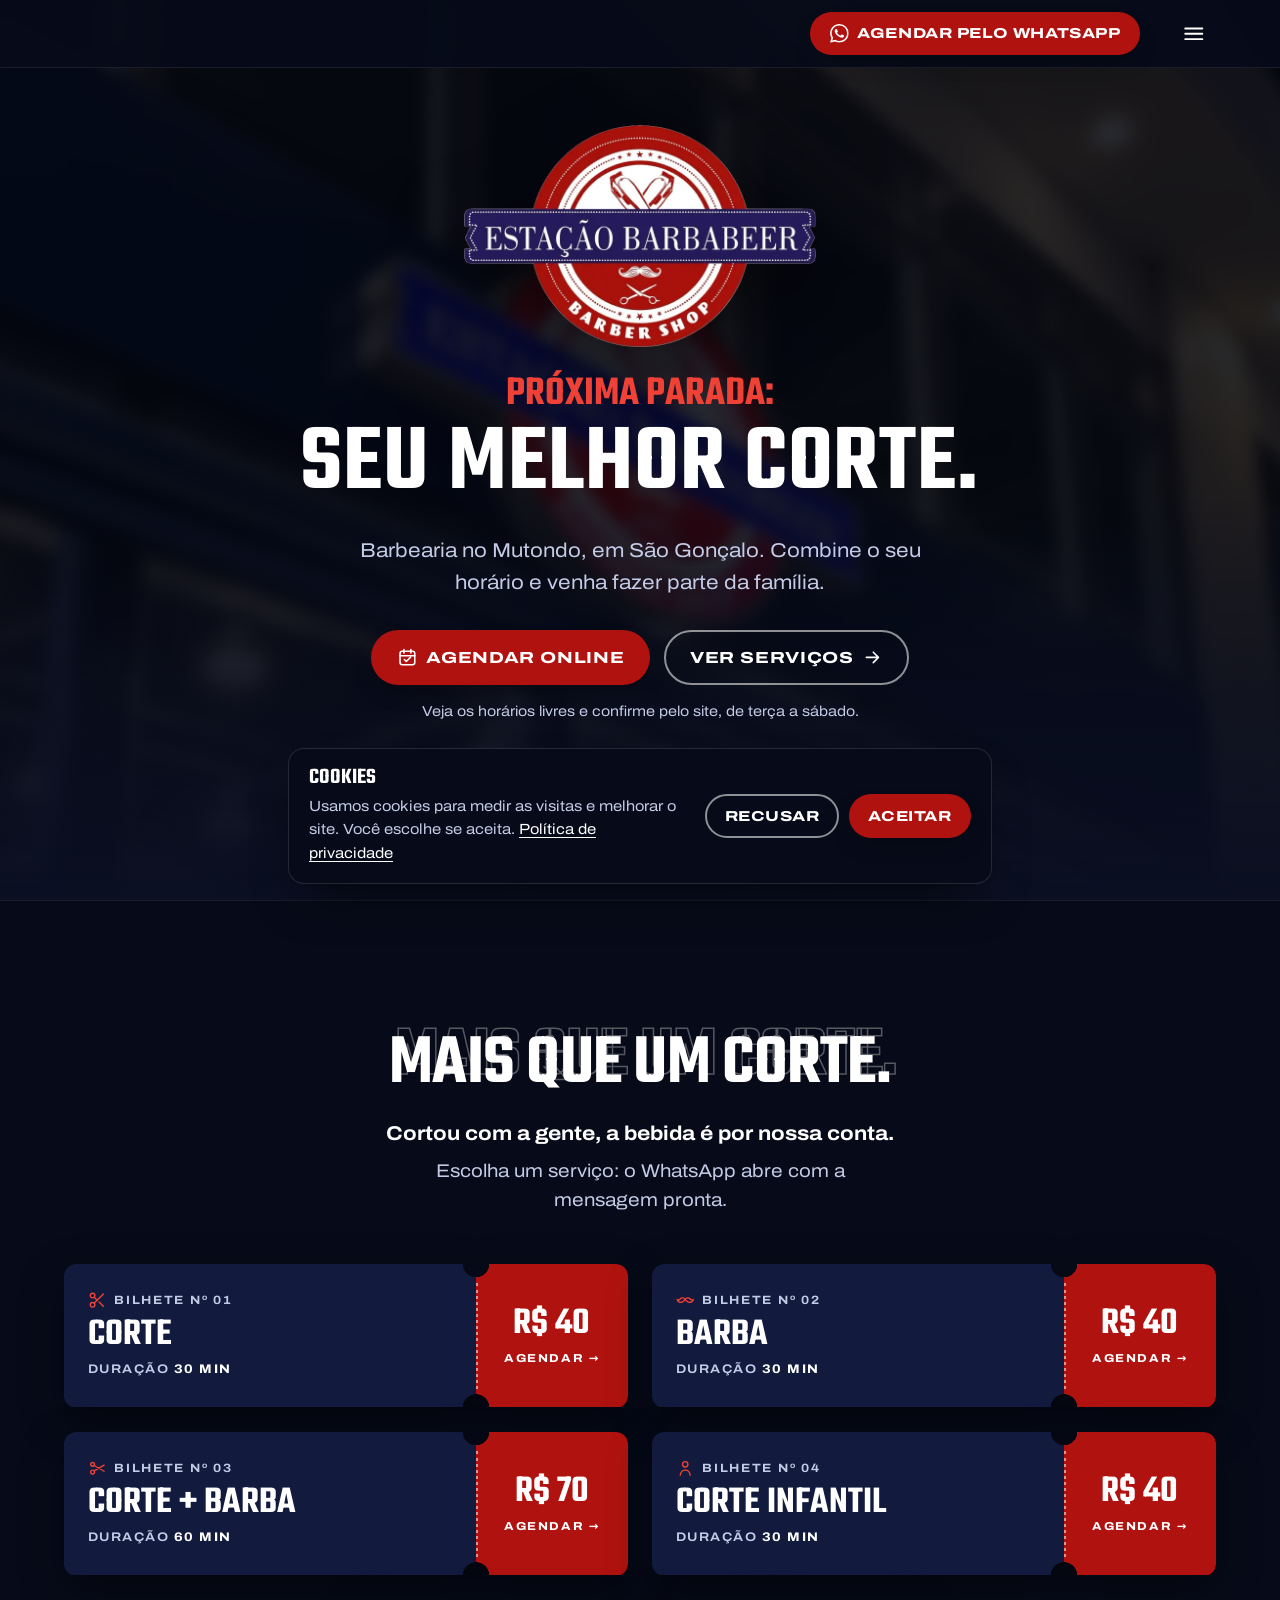
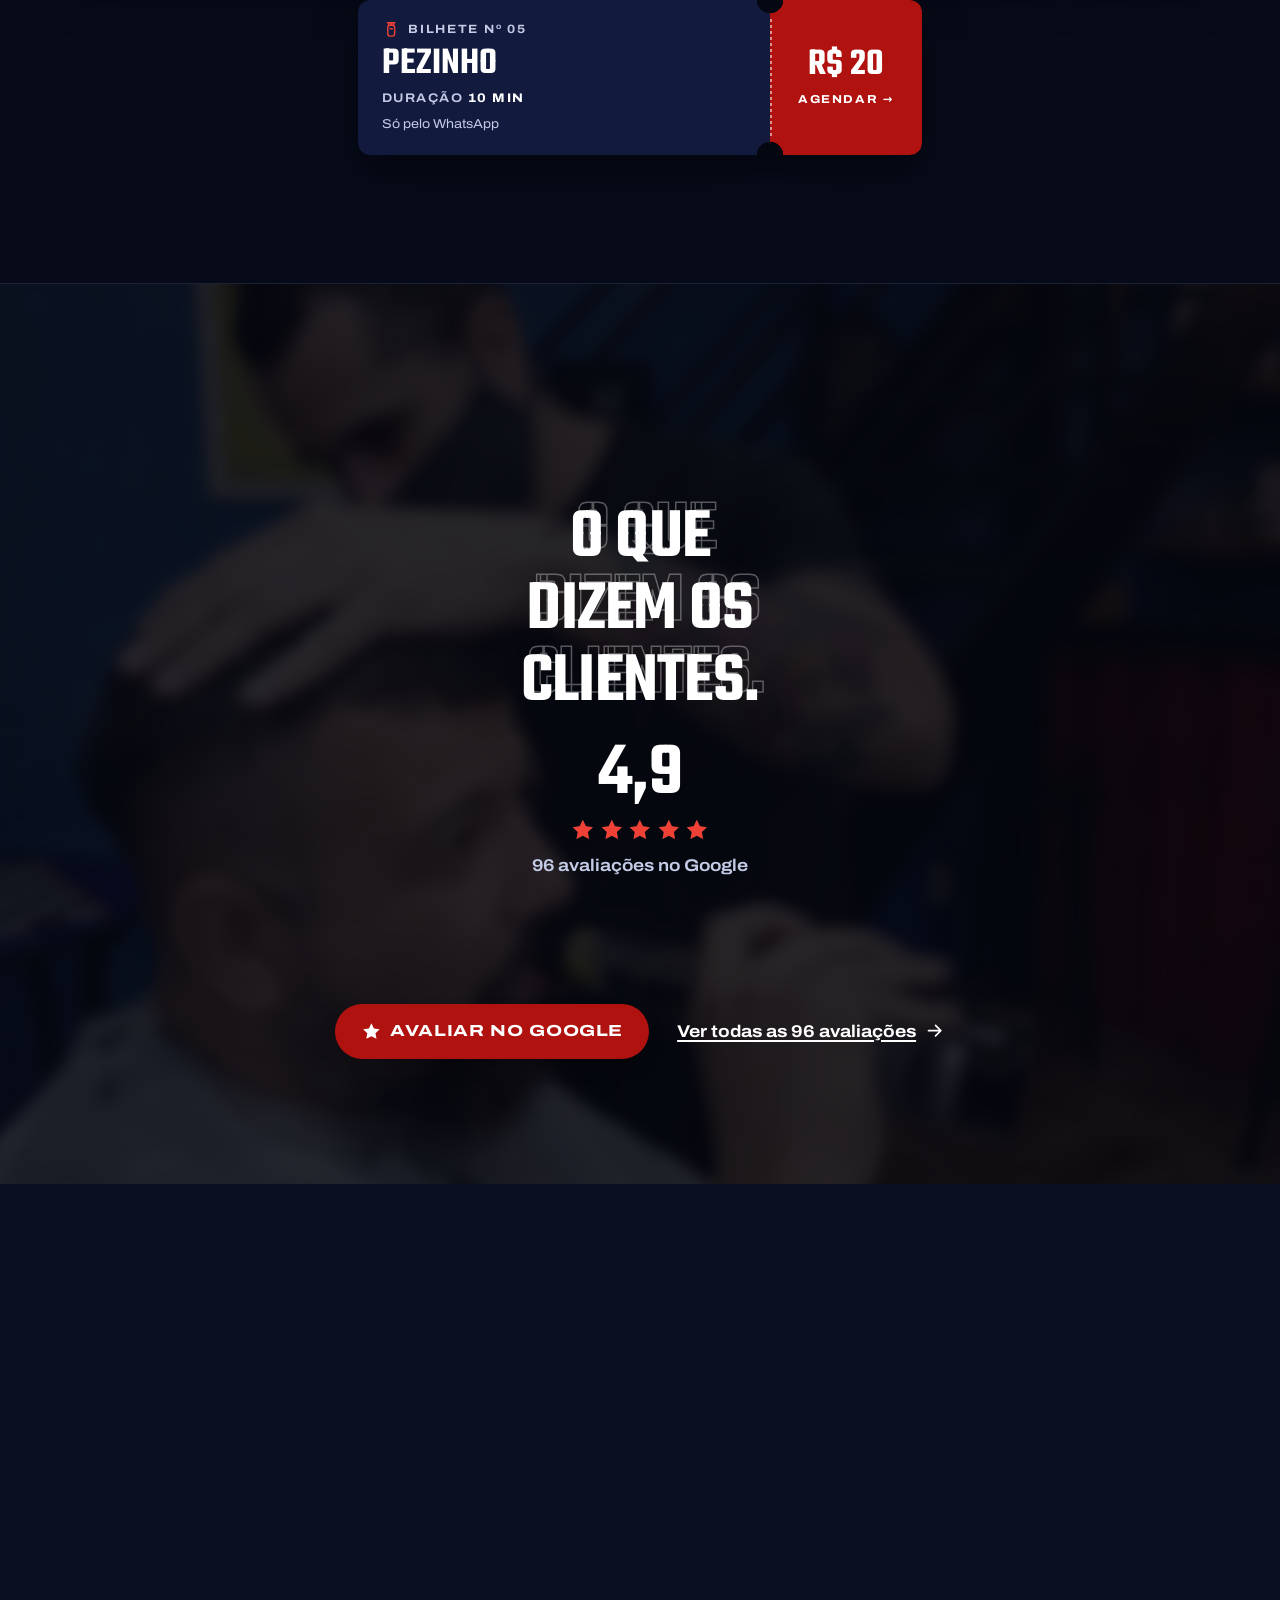
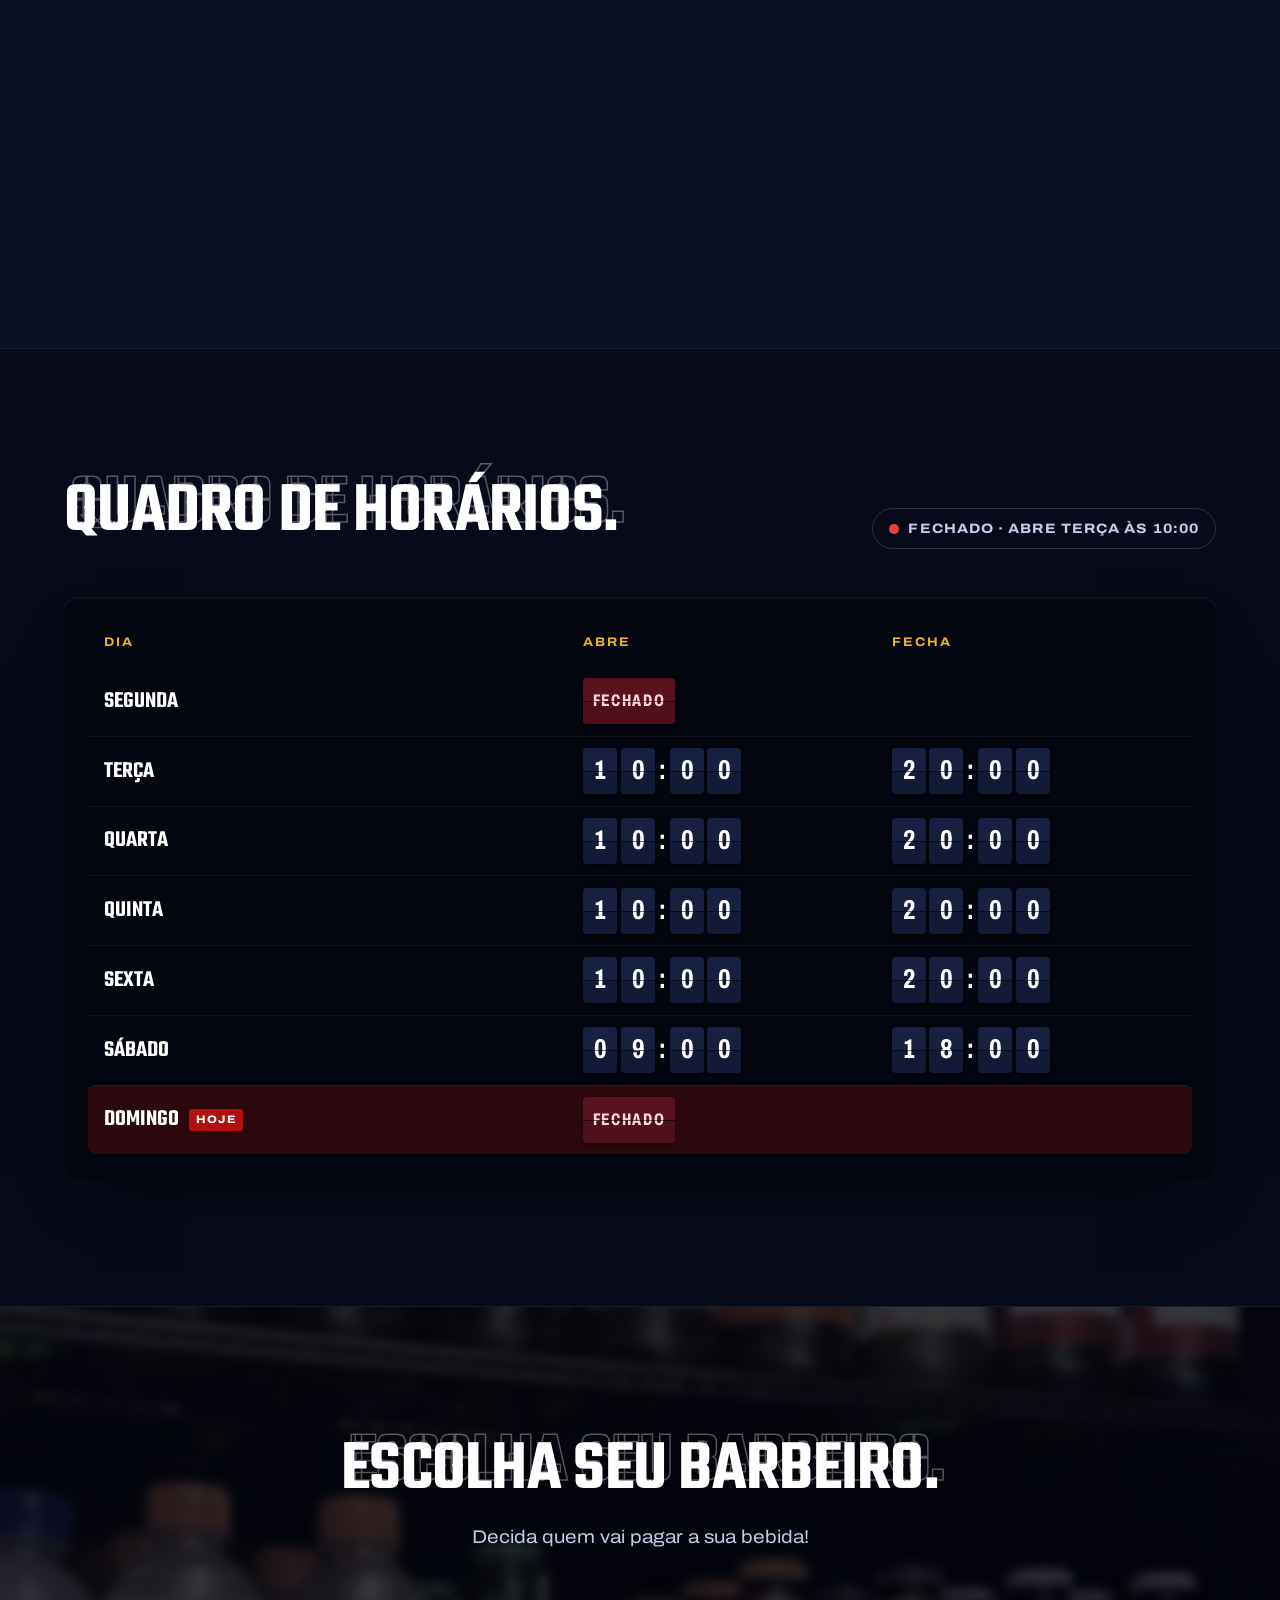
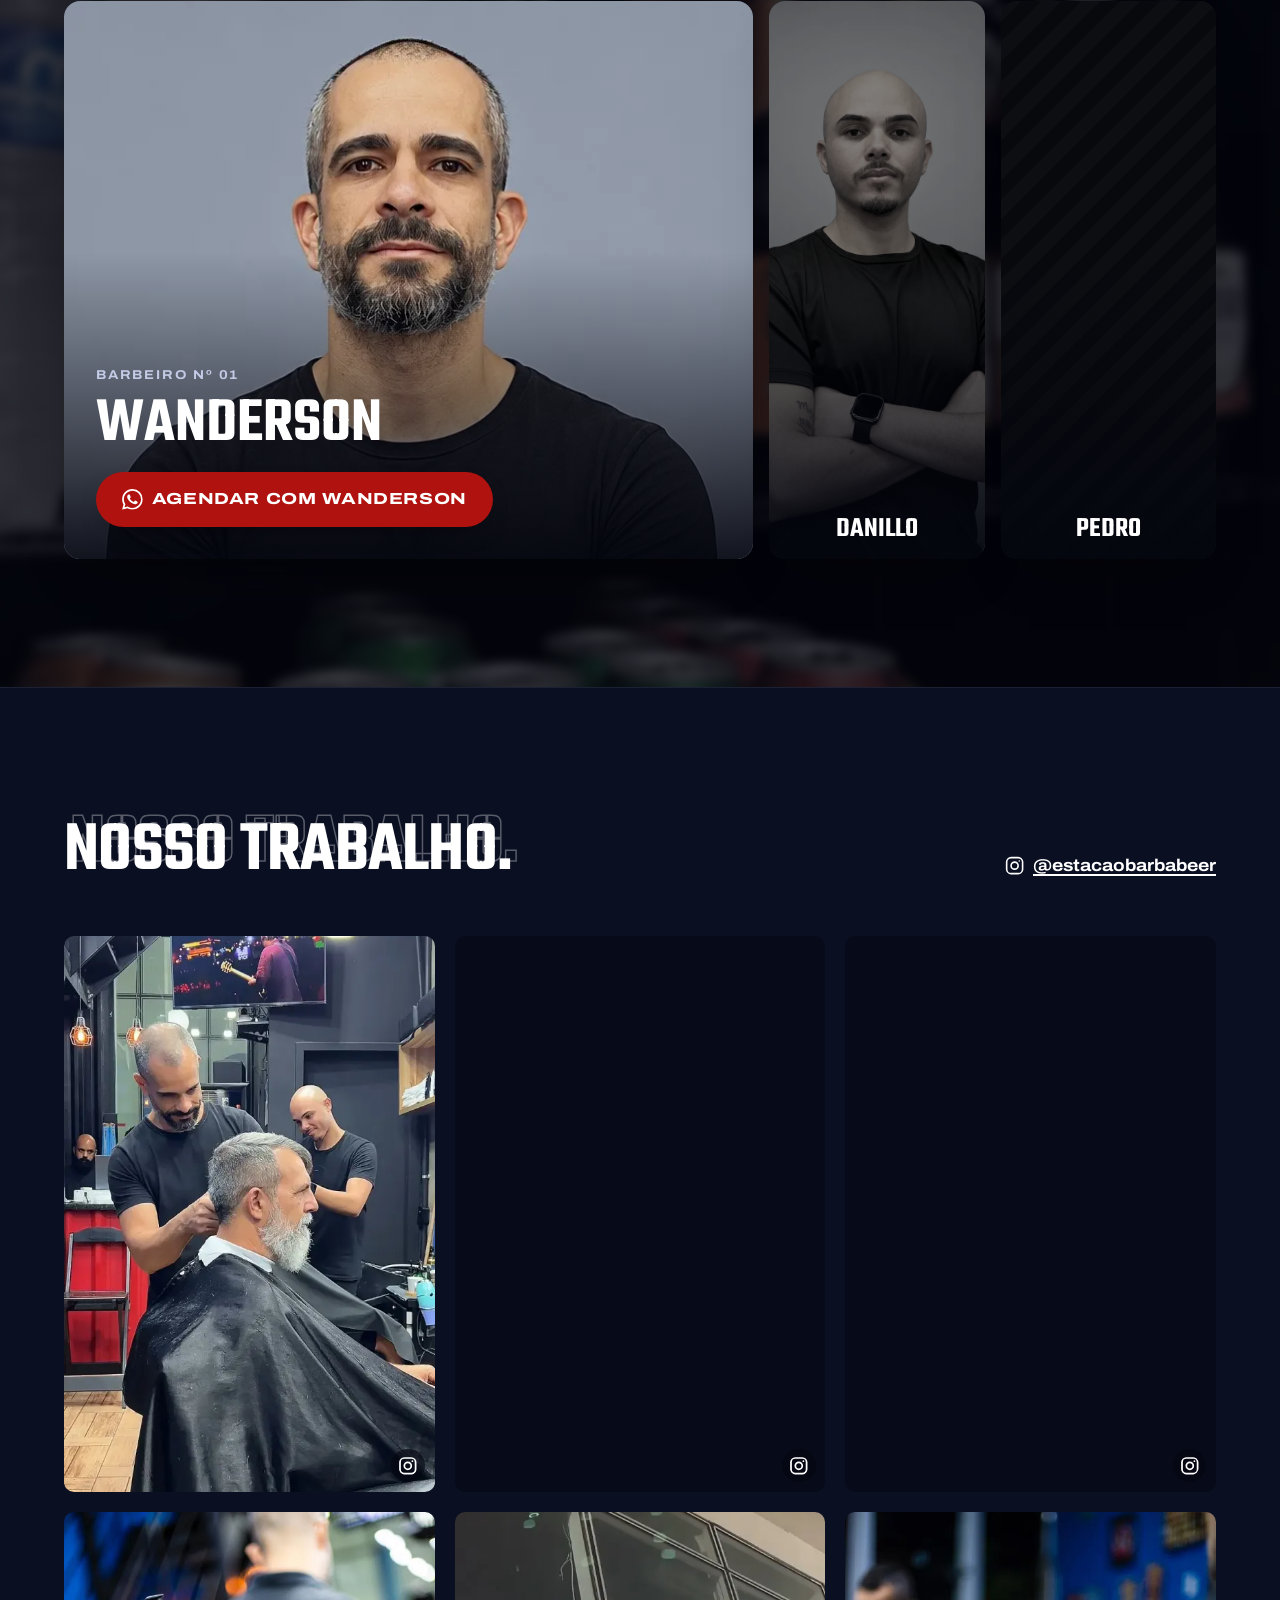
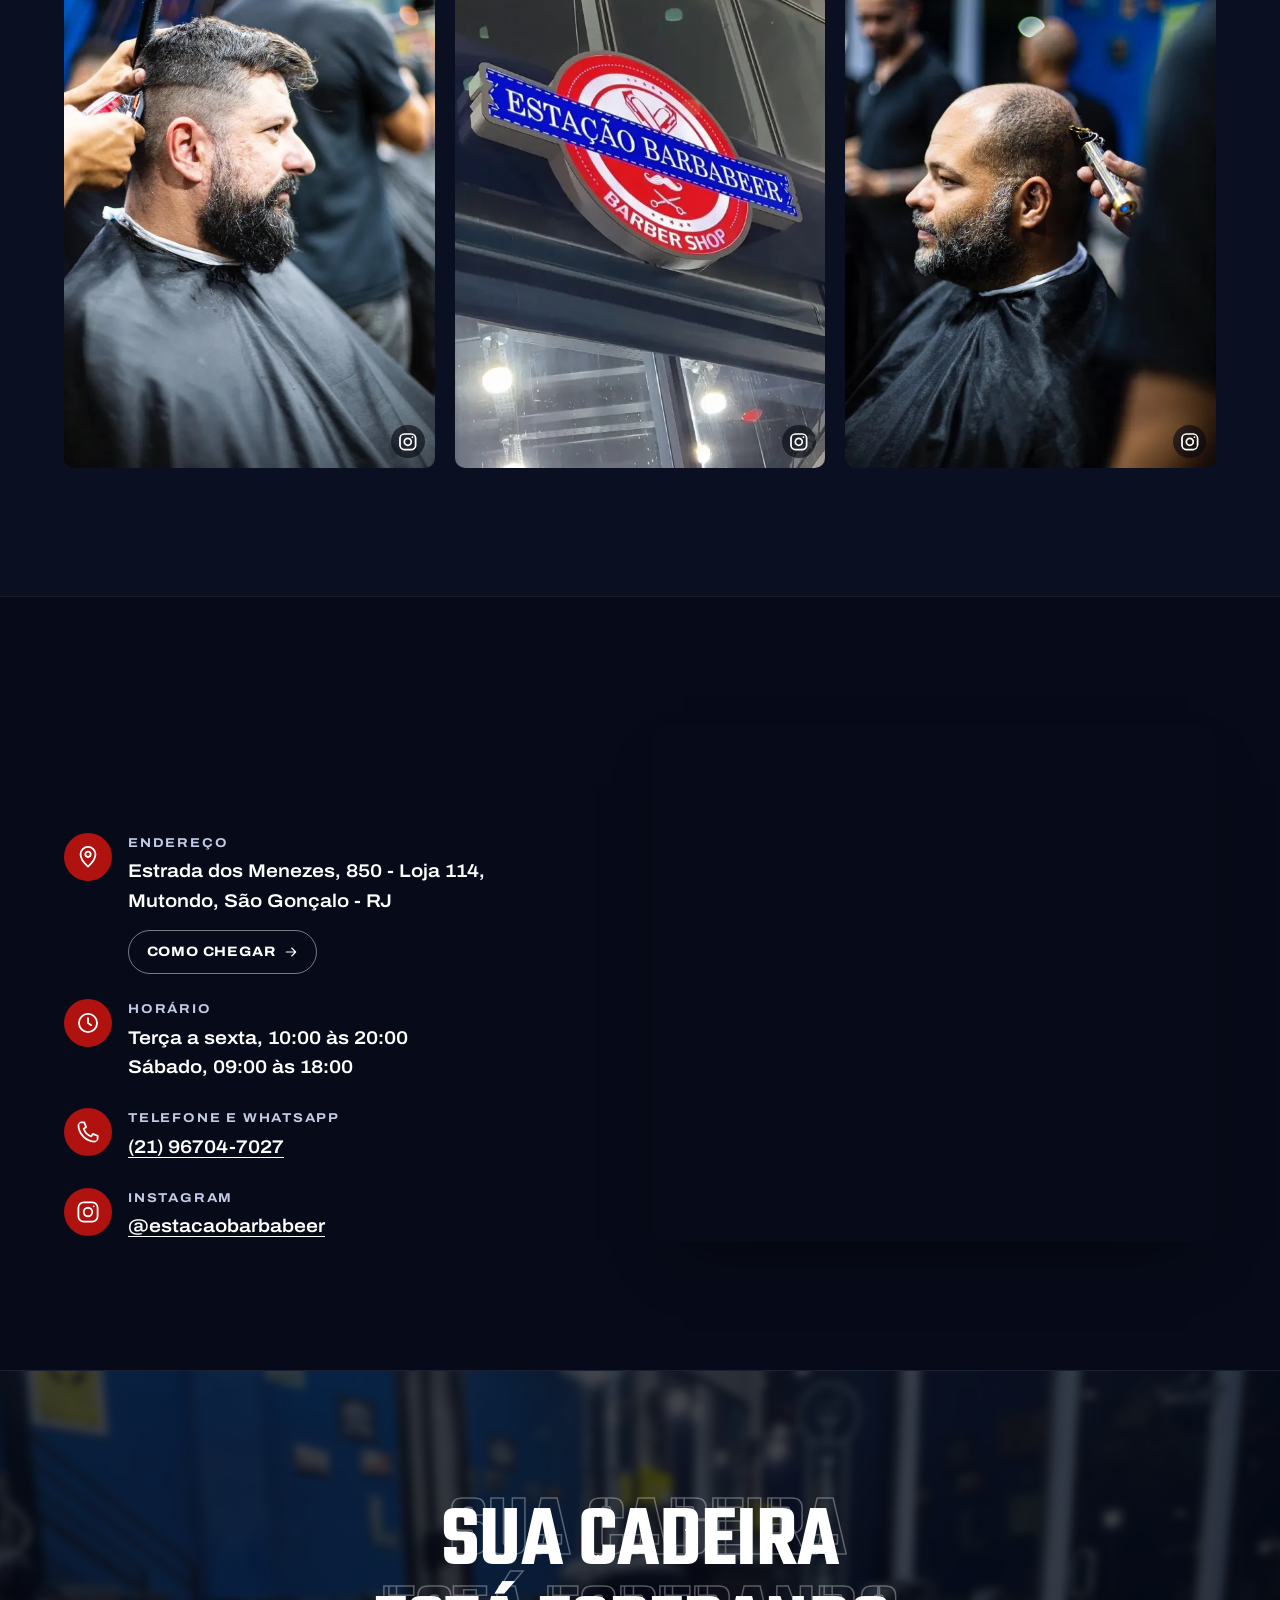
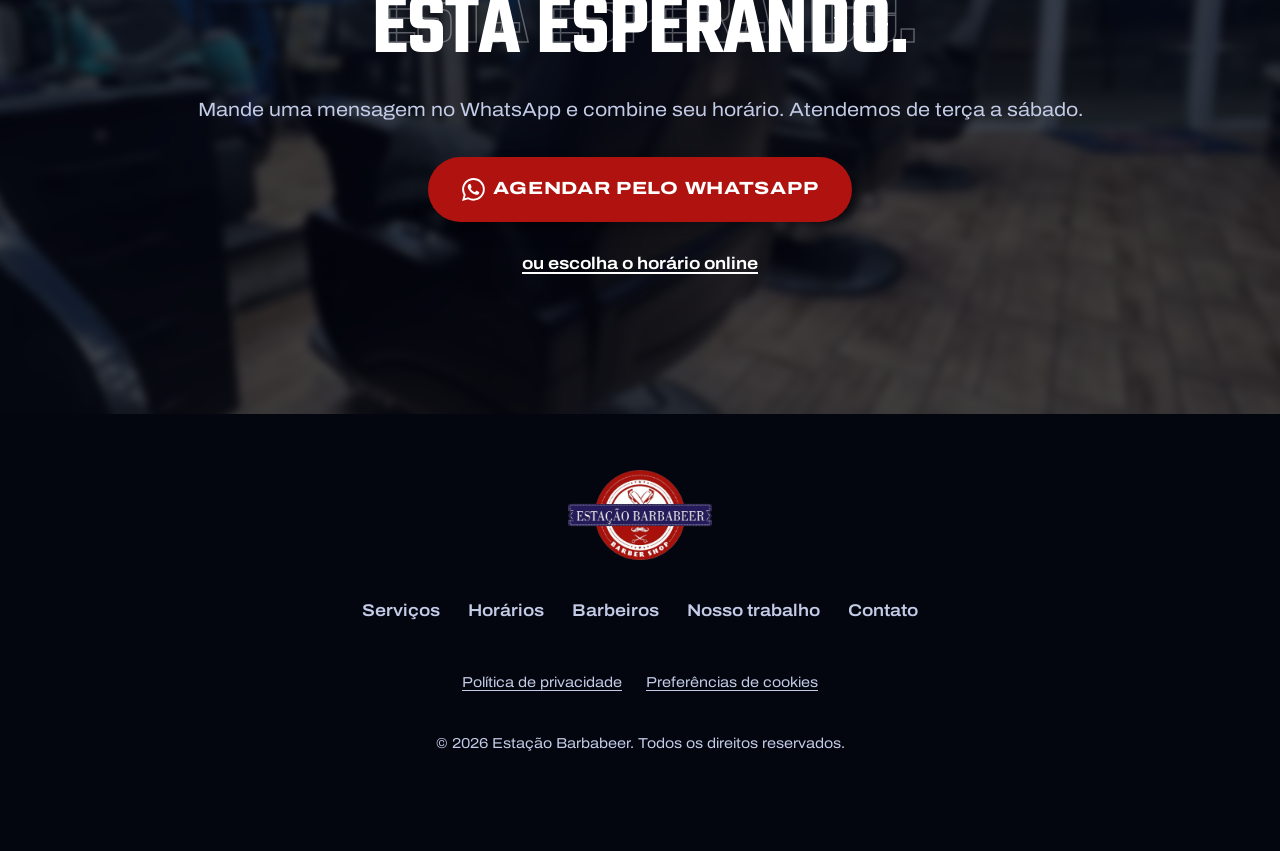
==== commit aa8a9fc4: "LGPD, domínio próprio na Hostinger e SEO - Aviso de cookies com Aceitar/Recusar e Google Consent Mod" ====
--- a/index.html
+++ b/index.html
@@ -3,27 +3,154 @@
 <head>
   <meta charset="utf-8">
   <meta name="viewport" content="width=device-width, initial-scale=1">
-  <title>Estação Barbabeer · Barber Shop</title>
-  <meta name="description" content="Estação Barbabeer, barbearia no Mutondo, em São Gonçalo. Corte, barba e corte infantil. Agende online ou pelo WhatsApp.">
-  <meta property="og:title" content="Estação Barbabeer · Barber Shop">
-  <meta property="og:description" content="Barbearia no Mutondo, em São Gonçalo. Agende online ou pelo WhatsApp.">
+  <title>Estação Barbabeer · Barbearia no Mutondo, São Gonçalo</title>
+  <meta name="description" content="Barbearia no Mutondo, em São Gonçalo (RJ). Corte R$ 40, barba, corte infantil e pezinho, com a bebida por conta da casa. Agende online ou pelo WhatsApp.">
+  <meta property="og:title" content="Estação Barbabeer · Barbearia no Mutondo, São Gonçalo">
+  <meta property="og:site_name" content="Estação Barbabeer">
+  <meta property="og:description" content="Barbearia no Mutondo, em São Gonçalo. Corte, barba e a bebida por conta da casa. Agende online ou pelo WhatsApp.">
   <meta property="og:type" content="website">
   <!-- Imagem da prévia ao compartilhar o link (WhatsApp, Facebook): precisa do endereço completo -->
-  <meta property="og:url" content="https://rdpprt.github.io/estacaobarbabeer---definitivo/">
-  <meta property="og:image" content="https://rdpprt.github.io/estacaobarbabeer---definitivo/assets/compartilhar.jpg">
+  <link rel="canonical" href="https://estacaobarbabeer.com/">
+  <meta property="og:url" content="https://estacaobarbabeer.com/">
+  <meta property="og:image" content="https://estacaobarbabeer.com/assets/compartilhar.jpg">
   <meta property="og:image:width" content="1200">
   <meta property="og:image:height" content="630">
   <meta property="og:image:alt" content="Logo da Estação Barbabeer sobre a fachada da barbearia">
   <meta property="og:locale" content="pt_BR">
   <meta name="twitter:card" content="summary_large_image">
-  <meta name="twitter:image" content="https://rdpprt.github.io/estacaobarbabeer---definitivo/assets/compartilhar.jpg">
+  <meta name="twitter:image" content="https://estacaobarbabeer.com/assets/compartilhar.jpg">
   <meta name="theme-color" content="#0a0f22">
+  <!-- Dados estruturados (Schema.org) para a busca local do Google. Atualize junto com preços e horários. -->
+  <script type="application/ld+json">
+  {
+    "@context": "https://schema.org",
+    "@type": "HairSalon",
+    "@id": "https://estacaobarbabeer.com/#barbearia",
+    "name": "Estação Barbabeer",
+    "description": "Barbearia no Mutondo, em São Gonçalo (RJ). Corte, barba, corte infantil e pezinho, com a bebida por conta da casa para quem corta.",
+    "url": "https://estacaobarbabeer.com/",
+    "image": "https://estacaobarbabeer.com/assets/compartilhar.jpg",
+    "logo": "https://estacaobarbabeer.com/assets/logo-hd.webp",
+    "telephone": "+55 21 96704-7027",
+    "priceRange": "R$ 20–70",
+    "currenciesAccepted": "BRL",
+    "address": {
+      "@type": "PostalAddress",
+      "streetAddress": "Estrada dos Menezes, 850 - Loja 114",
+      "addressLocality": "São Gonçalo",
+      "addressRegion": "RJ",
+      "addressCountry": "BR"
+    },
+    "geo": {
+      "@type": "GeoCoordinates",
+      "latitude": -22.8249953,
+      "longitude": -43.0105896
+    },
+    "hasMap": "https://www.google.com/maps?cid=16479059746991049617",
+    "areaServed": {
+      "@type": "Place",
+      "name": "Mutondo, São Gonçalo - RJ"
+    },
+    "openingHoursSpecification": [
+      {
+        "@type": "OpeningHoursSpecification",
+        "dayOfWeek": [
+          "Tuesday",
+          "Wednesday",
+          "Thursday",
+          "Friday"
+        ],
+        "opens": "10:00",
+        "closes": "20:00"
+      },
+      {
+        "@type": "OpeningHoursSpecification",
+        "dayOfWeek": "Saturday",
+        "opens": "09:00",
+        "closes": "18:00"
+      }
+    ],
+    "sameAs": [
+      "https://www.instagram.com/estacaobarbabeer",
+      "https://www.google.com/maps?cid=16479059746991049617"
+    ],
+    "potentialAction": {
+      "@type": "ReserveAction",
+      "target": {
+        "@type": "EntryPoint",
+        "urlTemplate": "https://app.barbercode.com.br/client/estacao-barbabeer/new"
+      }
+    },
+    "hasOfferCatalog": {
+      "@type": "OfferCatalog",
+      "name": "Serviços",
+      "itemListElement": [
+        {
+          "@type": "Offer",
+          "price": "40",
+          "priceCurrency": "BRL",
+          "itemOffered": {
+            "@type": "Service",
+            "name": "Corte",
+            "serviceType": "Barbearia",
+            "duration": "PT30M"
+          }
+        },
+        {
+          "@type": "Offer",
+          "price": "40",
+          "priceCurrency": "BRL",
+          "itemOffered": {
+            "@type": "Service",
+            "name": "Barba",
+            "serviceType": "Barbearia",
+            "duration": "PT30M"
+          }
+        },
+        {
+          "@type": "Offer",
+          "price": "70",
+          "priceCurrency": "BRL",
+          "itemOffered": {
+            "@type": "Service",
+            "name": "Corte + barba",
+            "serviceType": "Barbearia",
+            "duration": "PT60M"
+          }
+        },
+        {
+          "@type": "Offer",
+          "price": "40",
+          "priceCurrency": "BRL",
+          "itemOffered": {
+            "@type": "Service",
+            "name": "Corte infantil",
+            "serviceType": "Barbearia",
+            "duration": "PT30M"
+          }
+        },
+        {
+          "@type": "Offer",
+          "price": "20",
+          "priceCurrency": "BRL",
+          "itemOffered": {
+            "@type": "Service",
+            "name": "Pezinho",
+            "serviceType": "Barbearia",
+            "duration": "PT10M"
+          }
+        }
+      ]
+    }
+  }
+  </script>
   <link rel="icon" type="image/png" href="assets/favicon.png">
   <link rel="apple-touch-icon" href="assets/apple-touch-icon.png">
-  <link rel="preconnect" href="https://fonts.googleapis.com">
-  <link rel="preconnect" href="https://fonts.gstatic.com" crossorigin>
-  <link href="https://fonts.googleapis.com/css2?family=Teko:wght@600&family=Archivo:wdth,wght@62..125,400..800&display=swap" rel="stylesheet">
+  <link rel="preload" href="assets/fonts/archivo-latin.woff2" as="font" type="font/woff2" crossorigin>
+  <link rel="preload" href="assets/fonts/teko-600-latin.woff2" as="font" type="font/woff2" crossorigin>
   <script>document.documentElement.classList.add("js");setTimeout(function(){if(!window.__siteReady)document.documentElement.classList.remove("js")},4000)</script>
+  <!-- Cookies (LGPD) + Google Tag Manager: consentimento negado até a pessoa aceitar -->
+  <script src="js/consent.js"></script>
   <link rel="stylesheet" href="css/style.css">
 </head>
 <body>
@@ -378,10 +505,26 @@
         <a href="#trabalho">Nosso trabalho</a>
         <a href="#contato">Contato</a>
       </nav>
+      <p class="footer__legal">
+        <a href="politica-de-privacidade.html">Política de privacidade</a>
+        <button class="footer__cookies" type="button" data-cookies-open>Preferências de cookies</button>
+      </p>
       <p>© <span data-year>2026</span> Estação Barbabeer. Todos os direitos reservados.</p>
     </div>
   </footer>
 
+  <!-- Aviso de cookies (LGPD): aceitar e recusar com o mesmo peso -->
+  <section class="cookies" data-cookies hidden aria-labelledby="cookies-titulo">
+    <div class="cookies__text">
+      <h2 class="cookies__title" id="cookies-titulo">Cookies</h2>
+      <p>Usamos cookies para medir as visitas e melhorar o site. Você escolhe se aceita. <a href="politica-de-privacidade.html">Política de privacidade</a></p>
+    </div>
+    <div class="cookies__actions">
+      <button class="btn btn--ghost btn--sm" type="button" data-cookies-choice="recusado">Recusar</button>
+      <button class="btn btn--red btn--sm" type="button" data-cookies-choice="aceito">Aceitar</button>
+    </div>
+  </section>
+
   <a class="float-whats is-away" inert data-whatsapp href="https://wa.me/5521967047027?text=Ol%C3%A1!%20Quero%20agendar%20um%20hor%C3%A1rio%20na%20Esta%C3%A7%C3%A3o%20Barbabeer." target="_blank" rel="noopener" aria-label="Agendar pelo WhatsApp">
     <svg class="ico"><use href="#i-whats"/></svg>
   </a>
--- a/css/style.css
+++ b/css/style.css
@@ -1,3 +1,30 @@
+/* ---------- Fontes: servidas pelo proprio site (sem Google Fonts, nenhum IP vai para terceiros) ----------
+   Teko e Archivo, licenca SIL Open Font License 1.1. Subconjuntos latin e latin-ext. */
+@font-face {
+  font-family: "Teko"; font-style: normal; font-weight: 600;
+  font-display: swap;
+  src: url("../assets/fonts/teko-600-latin.woff2") format("woff2");
+  unicode-range: U+0000-00FF, U+0131, U+0152-0153, U+02BB-02BC, U+02C6, U+02DA, U+02DC, U+0304, U+0308, U+0329, U+2000-206F, U+20AC, U+2122, U+2191, U+2193, U+2212, U+2215, U+FEFF, U+FFFD;
+}
+@font-face {
+  font-family: "Teko"; font-style: normal; font-weight: 600;
+  font-display: swap;
+  src: url("../assets/fonts/teko-600-latin-ext.woff2") format("woff2");
+  unicode-range: U+0100-02BA, U+02BD-02C5, U+02C7-02CC, U+02CE-02D7, U+02DD-02FF, U+0304, U+0308, U+0329, U+1D00-1DBF, U+1E00-1E9F, U+1EF2-1EFF, U+2020, U+20A0-20AB, U+20AD-20C4, U+2113, U+2C60-2C7F, U+A720-A7FF;
+}
+@font-face {
+  font-family: "Archivo"; font-style: normal; font-weight: 400 800; font-stretch: 62% 125%;
+  font-display: swap;
+  src: url("../assets/fonts/archivo-latin.woff2") format("woff2");
+  unicode-range: U+0000-00FF, U+0131, U+0152-0153, U+02BB-02BC, U+02C6, U+02DA, U+02DC, U+0304, U+0308, U+0329, U+2000-206F, U+20AC, U+2122, U+2191, U+2193, U+2212, U+2215, U+FEFF, U+FFFD;
+}
+@font-face {
+  font-family: "Archivo"; font-style: normal; font-weight: 400 800; font-stretch: 62% 125%;
+  font-display: swap;
+  src: url("../assets/fonts/archivo-latin-ext.woff2") format("woff2");
+  unicode-range: U+0100-02BA, U+02BD-02C5, U+02C7-02CC, U+02CE-02D7, U+02DD-02FF, U+0304, U+0308, U+0329, U+1D00-1DBF, U+1E00-1E9F, U+1EF2-1EFF, U+2020, U+20A0-20AB, U+20AD-20C4, U+2113, U+2C60-2C7F, U+A720-A7FF;
+}
+
 /* Estação Barbabeer — cores tiradas da logo: azul-marinho, vermelho barbearia e branco */
 :root {
   --navy: #0a0f22;
@@ -128,7 +155,7 @@
 .btn:active { transform: translateY(0); transition-duration: 0.08s; }
 .btn--red { background: var(--red); color: var(--white); box-shadow: 0 10px 24px -12px rgb(0 0 0 / 0.6); }
 .btn--red:hover { background: #c41a15; box-shadow: 0 16px 30px -14px rgb(0 0 0 / 0.7); }
-.btn--ghost { border-color: rgb(255 255 255 / 0.55); color: var(--white); }
+.btn--ghost { border-color: rgb(255 255 255 / 0.55); color: var(--white); background: transparent; }
 .btn--ghost:hover { border-color: var(--white); background: rgb(255 255 255 / 0.08); }
 .btn--sm { min-height: 2.6rem; padding: 0.5rem 1.1rem; font-size: 0.9rem; }
 .btn--lg { min-height: 3.75rem; padding: 1rem 2rem; font-size: 1.1rem; }
@@ -712,6 +739,40 @@
 .facts div > span { display: block; }
 .nowrap { white-space: nowrap; }
 .footer p { font-size: 0.9rem; text-wrap: balance; }
+.footer__legal { display: flex; flex-wrap: wrap; justify-content: center; gap: 0 1.5rem; }
+.footer__legal a, .footer__cookies {
+  display: inline-flex; align-items: center; min-height: 44px;
+  font: inherit; color: inherit; text-decoration: underline; text-underline-offset: 3px;
+  background: none; border: 0; padding: 0; cursor: pointer;
+}
+.footer__legal a:hover, .footer__cookies:hover { color: var(--white); }
+
+/* ---------- Aviso de cookies (LGPD) ---------- */
+.cookies {
+  position: fixed; left: 1rem; right: 1rem; bottom: 1rem; z-index: 60;
+  max-width: 44rem; margin-inline: auto;
+  display: flex; align-items: center; gap: 1rem 1.5rem; flex-wrap: wrap;
+  padding: 1.1rem 1.25rem; border-radius: 16px;
+  background: var(--navy-deep); border: 1px solid rgb(255 255 255 / 0.12);
+  box-shadow: 0 24px 50px -20px rgb(0 0 0 / 0.8);
+}
+.cookies[hidden] { display: none; }
+.cookies__text { flex: 1 1 18rem; }
+.cookies__title {
+  font-family: var(--display); font-weight: 600; text-transform: uppercase;
+  font-size: 1.4rem; line-height: 1; margin-bottom: 0.35rem;
+}
+.cookies p { color: var(--on-navy-soft); font-size: 0.92rem; }
+.cookies p a { color: var(--white); text-underline-offset: 3px; }
+.cookies__actions { display: flex; gap: 0.6rem; }
+.cookies__actions .btn { min-width: 7.5rem; min-height: 44px; justify-content: center; }
+/* com o aviso aberto, o botao flutuante do WhatsApp fica escondido para nao brigar com ele */
+.cookies-open .float-whats { opacity: 0; pointer-events: none; }
+@media (max-width: 480px) {
+  .cookies { left: 0.75rem; right: 0.75rem; bottom: 0.75rem; }
+  .cookies__actions { width: 100%; }
+  .cookies__actions .btn { flex: 1; min-width: 0; }
+}
 
 /* Botao flutuante de WhatsApp (celular) */
 .float-whats {
@@ -886,3 +947,41 @@
   .hero__proof-src { position: absolute; width: 1px; height: 1px; overflow: hidden; clip: rect(0 0 0 0); white-space: nowrap; }
 }
 @media (max-width: 360px) { .hero__proof-sep { display: none; } }
+
+/* ---------- Politica de privacidade ---------- */
+.legal__top { background: var(--navy-ink); border-bottom: 1px solid rgb(255 255 255 / 0.08); }
+.legal__bar { display: flex; align-items: center; justify-content: space-between; min-height: 4.25rem; }
+.legal__brand { display: inline-flex; align-items: center; min-height: 44px; }
+.legal__brand img { height: 2.9rem; width: auto; }
+.legal__close {
+  display: grid; place-items: center; width: 2.75rem; height: 2.75rem; border-radius: 50%;
+  border: 1.5px solid rgb(255 255 255 / 0.45); color: var(--white);
+  transition: border-color 0.25s, background 0.25s;
+}
+.legal__close:hover { border-color: var(--white); background: rgb(255 255 255 / 0.08); }
+.legal__close svg { width: 1.2rem; height: 1.2rem; fill: none; stroke: currentColor; stroke-width: 2; stroke-linecap: round; }
+.legal__wrap { max-width: 46rem; }
+.legal h1 { margin-bottom: 0.75rem; }
+.legal__date { color: var(--on-navy-soft); font-size: 0.92rem; }
+.legal__intro { margin-top: 1.5rem; font-size: 1.12rem; color: var(--white) !important; }
+/* titulos numerados: numero em vermelho de sinal, como os bilhetes */
+.legal h2 {
+  display: flex; gap: 0.5rem; align-items: baseline;
+  font-family: var(--display); font-weight: 600; text-transform: uppercase;
+  font-size: clamp(1.45rem, 3vw, 1.75rem); line-height: 1.05; margin: 2.75rem 0 1rem;
+  padding-top: 1.25rem; border-top: 1px solid rgb(255 255 255 / 0.08);
+}
+.legal h2 span { color: var(--star); }
+.legal p, .legal li { color: var(--on-navy-soft); line-height: 1.65; }
+.legal p + p, .legal ul + p { margin-top: 0.9rem; }
+.legal strong { color: var(--white); }
+.legal ul { display: grid; gap: 0.75rem; padding-left: 1.2rem; list-style: disc; }
+.legal li::marker { color: var(--star); }
+.legal a { color: var(--white); text-underline-offset: 3px; }
+.legal__cookies { min-height: 44px; margin-top: 0.25rem; }
+.legal__back-row { margin-top: 3rem; padding-top: 1.5rem; border-top: 1px solid rgb(255 255 255 / 0.08); }
+.legal__back {
+  display: inline-flex; align-items: center; min-height: 44px;
+  font-weight: 750; letter-spacing: 0.06em; text-transform: uppercase; text-decoration: none;
+}
+.legal__back:hover { text-decoration: underline; }
